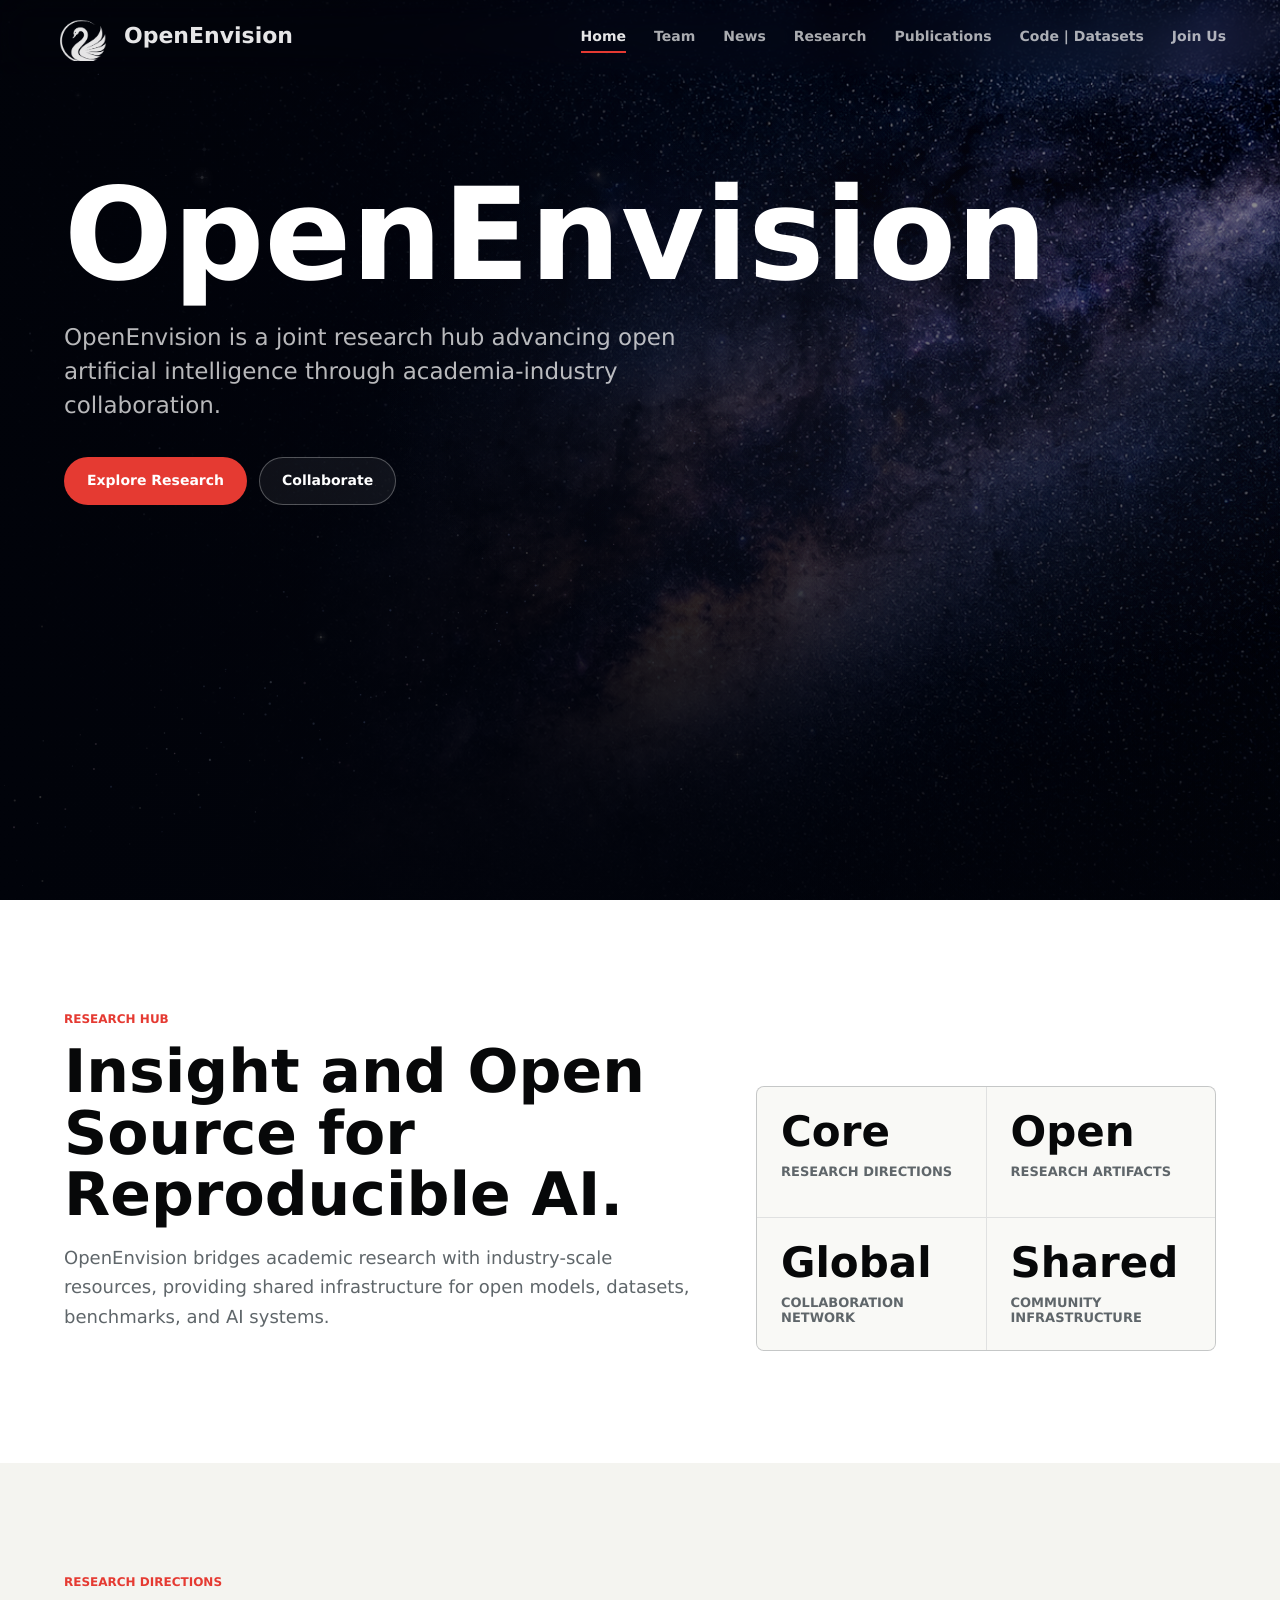
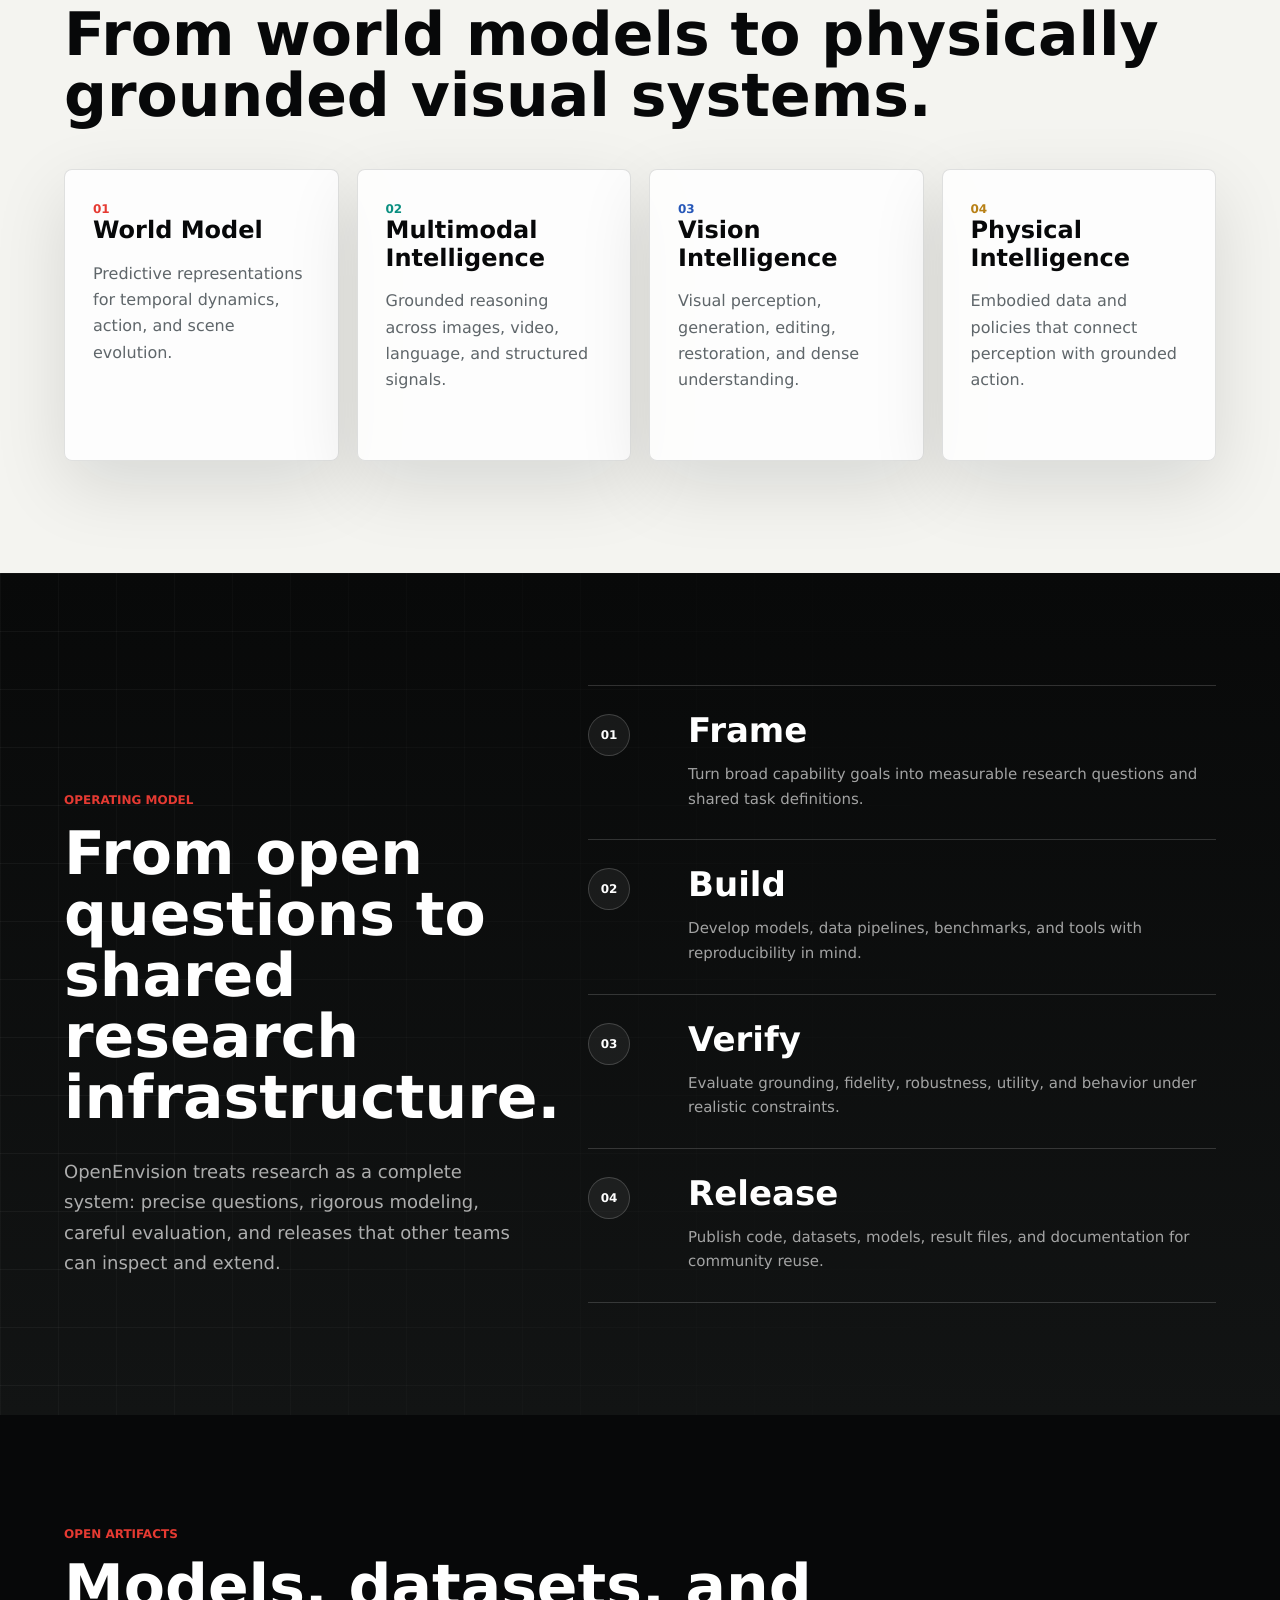
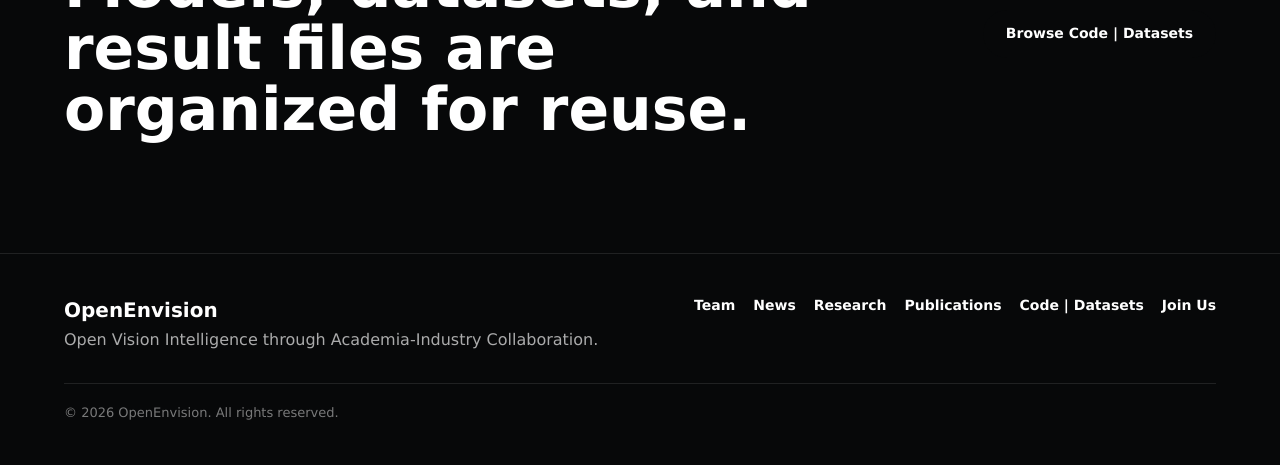
==== index.html @ 68e05416 "update" ====
<!DOCTYPE html>
<html lang="en">
  <head>
    <meta charset="utf-8" />
    <meta name="viewport" content="width=device-width, initial-scale=1" />
    <title>OpenEnvision</title>
    <meta
      name="description"
      content="OpenEnvision is a joint research hub advancing open artificial intelligence through academia-industry collaboration."
    />
    <meta name="theme-color" content="#080909" />
    <link rel="icon" href="assets/img/brand/openenvision_mark.png" />
    <link rel="stylesheet" href="assets/css/styles.css" />
  </head>
  <body class="home-page" data-page="home">
    <header class="site-header" data-header>
      <a class="brand" href="index.html" aria-label="OpenEnvision home">
        <img class="brand-logo" src="assets/img/brand/openenvision_mark.png" alt="OpenEnvision logo" />
        <span>OpenEnvision</span>
      </a>

      <button class="nav-toggle" type="button" aria-expanded="false" aria-label="Open navigation" data-nav-toggle>
        <span></span>
        <span></span>
      </button>

      <nav class="site-nav" aria-label="Primary navigation" data-nav>
        <a href="index.html" data-page-link="home">Home</a>
        <a href="team.html" data-page-link="team">Team</a>
        <a href="news.html" data-page-link="news">News</a>
        <a href="research.html" data-page-link="research">Research</a>
        <a href="publications.html" data-page-link="publications">Publications</a>
        <a href="code-datasets.html" data-page-link="code-datasets">Code | Datasets</a>
        <a href="join-us.html" data-page-link="join">Join Us</a>
      </nav>
    </header>

    <main>
      <section class="home-hero" aria-label="OpenEnvision introduction">
        <canvas id="starfield" aria-hidden="true"></canvas>
        <div class="hero-shade" aria-hidden="true"></div>

        <div class="hero-content">
          <h1>OpenEnvision</h1>
          <p class="hero-copy">
            OpenEnvision is a joint research hub advancing open artificial intelligence through
            academia-industry collaboration.
          </p>
          <div class="hero-actions" aria-label="Primary actions">
            <a class="button button-primary" href="research.html">Explore Research</a>
            <a class="button button-secondary" href="join-us.html">Collaborate</a>
          </div>
        </div>
      </section>

      <section class="section statement-section">
        <div class="statement">
          <p class="section-kicker">Research hub</p>
          <h2>Insight and Open Source for Reproducible AI.</h2>
          <p>
            OpenEnvision bridges academic research with industry-scale resources, providing shared
            infrastructure for open models, datasets, benchmarks, and AI systems.
          </p>
        </div>
        <div class="metric-strip" aria-label="OpenEnvision overview">
          <div>
            <strong>Core</strong>
            <span>research directions</span>
          </div>
          <div>
            <strong>Open</strong>
            <span>research artifacts</span>
          </div>
          <div>
            <strong>Global</strong>
            <span>collaboration network</span>
          </div>
          <div>
            <strong>Shared</strong>
            <span>community infrastructure</span>
          </div>
        </div>
      </section>

      <section class="section preview-section">
        <div class="section-head">
          <p class="section-kicker">Research directions</p>
          <h2>From world models to physically grounded visual systems.</h2>
        </div>

        <div class="preview-grid">
          <a class="preview-card" href="research.html#world-model">
            <span>01</span>
            <h3>World Model</h3>
            <p>Predictive representations for temporal dynamics, action, and scene evolution.</p>
          </a>
          <a class="preview-card" href="research.html#multimodal-intelligence">
            <span>02</span>
            <h3>Multimodal Intelligence</h3>
            <p>Grounded reasoning across images, video, language, and structured signals.</p>
          </a>
          <a class="preview-card" href="research.html#vision-intelligence">
            <span>03</span>
            <h3>Vision Intelligence</h3>
            <p>Visual perception, generation, editing, restoration, and dense understanding.</p>
          </a>
          <a class="preview-card" href="research.html#physical-intelligence">
            <span>04</span>
            <h3>Physical Intelligence</h3>
            <p>Embodied data and policies that connect perception with grounded action.</p>
          </a>
        </div>
      </section>

      <section class="section home-system-section" aria-labelledby="home-system-title">
        <div class="home-system-shell">
          <div class="home-system-copy">
            <p class="section-kicker">Operating model</p>
            <h2 id="home-system-title">From open questions to shared research infrastructure.</h2>
            <p>
              OpenEnvision treats research as a complete system: precise questions, rigorous
              modeling, careful evaluation, and releases that other teams can inspect and extend.
            </p>
          </div>

          <div class="home-system-flow" aria-label="OpenEnvision operating model">
            <article>
              <span>01</span>
              <div>
                <h3>Frame</h3>
                <p>Turn broad capability goals into measurable research questions and shared task definitions.</p>
              </div>
            </article>
            <article>
              <span>02</span>
              <div>
                <h3>Build</h3>
                <p>Develop models, data pipelines, benchmarks, and tools with reproducibility in mind.</p>
              </div>
            </article>
            <article>
              <span>03</span>
              <div>
                <h3>Verify</h3>
                <p>Evaluate grounding, fidelity, robustness, utility, and behavior under realistic constraints.</p>
              </div>
            </article>
            <article>
              <span>04</span>
              <div>
                <h3>Release</h3>
                <p>Publish code, datasets, models, result files, and documentation for community reuse.</p>
              </div>
            </article>
          </div>
        </div>
      </section>

      <section class="section resources-band">
        <div>
          <p class="section-kicker">Open artifacts</p>
          <h2>Models, datasets, and result files are organized for reuse.</h2>
        </div>
        <a class="button button-dark" href="code-datasets.html">Browse Code | Datasets</a>
      </section>
    </main>

    <footer class="site-footer">
      <div>
        <a class="footer-brand" href="index.html">OpenEnvision</a>
        <p>Open Vision Intelligence through Academia-Industry Collaboration.</p>
      </div>
      <div class="footer-links">
        <a href="team.html">Team</a>
        <a href="news.html">News</a>
        <a href="research.html">Research</a>
        <a href="publications.html">Publications</a>
        <a href="code-datasets.html">Code | Datasets</a>
        <a href="join-us.html">Join Us</a>
      </div>
      <p class="footer-copyright">© 2026 OpenEnvision. All rights reserved.</p>
    </footer>

    <script src="assets/js/main.js"></script>
  </body>
</html>
---- assets/css/styles.css ----
:root {
  --ink: #070809;
  --ink-soft: #151718;
  --paper: #f4f4f0;
  --sheet: #ffffff;
  --line: rgba(7, 8, 9, 0.12);
  --line-dark: rgba(255, 255, 255, 0.14);
  --muted: #5f666a;
  --red: #e53a32;
  --red-dark: #a92d2a;
  --green: #0a8f80;
  --blue: #2657b8;
  --gold: #b88116;
  --radius: 8px;
  --shadow: 0 24px 72px rgba(10, 14, 16, 0.12);
}

* {
  box-sizing: border-box;
}

html {
  scroll-behavior: smooth;
}

body {
  margin: 0;
  color: var(--ink);
  background: var(--paper);
  font-family:
    Inter, ui-sans-serif, system-ui, -apple-system, BlinkMacSystemFont, "Segoe UI", sans-serif;
  letter-spacing: 0;
  text-rendering: geometricPrecision;
}

body.nav-open {
  overflow: hidden;
}

a {
  color: inherit;
  text-decoration: none;
}

img,
canvas {
  display: block;
}

.site-header {
  position: fixed;
  inset: 0 0 auto;
  z-index: 30;
  display: flex;
  align-items: center;
  justify-content: space-between;
  height: 74px;
  padding: 0 54px;
  color: var(--ink);
  border-bottom: 1px solid rgba(7, 8, 9, 0.08);
  background: rgba(244, 244, 240, 0.92);
  backdrop-filter: blur(18px);
  transition:
    background 220ms ease,
    border-color 220ms ease,
    color 220ms ease,
    height 220ms ease;
}

.home-page .site-header:not(.is-scrolled):not(.nav-active) {
  color: rgba(255, 255, 255, 0.9);
  border-bottom-color: transparent;
  background: transparent;
}

.site-header.is-scrolled,
.site-header.nav-active {
  height: 66px;
}

.brand {
  display: inline-flex;
  align-items: center;
  gap: 12px;
  min-width: 0;
  font-size: 22px;
  font-weight: 860;
}

.brand-logo {
  width: 58px;
  height: 48px;
  object-fit: contain;
  border: 0;
  border-radius: 0;
  box-shadow: none;
}

.site-header.is-scrolled .brand-logo,
.site-header.nav-active .brand-logo {
  width: 54px;
  height: 44px;
}

.home-page .site-header:not(.is-scrolled):not(.nav-active) .brand-logo {
  filter: grayscale(1) invert(1) brightness(1.32);
  opacity: 0.9;
}

.site-nav {
  display: flex;
  align-items: center;
  gap: 28px;
  font-size: 14px;
  font-weight: 720;
}

.site-nav a {
  position: relative;
  padding: 10px 0;
  opacity: 0.74;
}

.site-nav a::after {
  position: absolute;
  right: 0;
  bottom: 2px;
  left: 0;
  height: 2px;
  content: "";
  background: var(--red);
  transform: scaleX(0);
  transform-origin: left;
  transition: transform 180ms ease;
}

.site-nav a:hover,
.site-nav a[aria-current="page"] {
  opacity: 1;
}

.site-nav a:hover::after,
.site-nav a[aria-current="page"]::after {
  transform: scaleX(1);
}

.nav-toggle {
  display: none;
  width: 42px;
  height: 42px;
  padding: 0;
  color: inherit;
  border: 1px solid currentColor;
  border-radius: 50%;
  background: transparent;
}

.nav-toggle span {
  display: block;
  width: 16px;
  height: 2px;
  margin: 4px auto;
  background: currentColor;
  transition: transform 180ms ease;
}

.nav-toggle[aria-expanded="true"] span:first-child {
  transform: translateY(3px) rotate(45deg);
}

.nav-toggle[aria-expanded="true"] span:last-child {
  transform: translateY(-3px) rotate(-45deg);
}

.home-hero {
  position: relative;
  min-height: 100svh;
  overflow: hidden;
  color: #fff;
  background: #03050d;
}

.home-hero::before {
  position: absolute;
  inset: -4%;
  content: "";
  background:
    linear-gradient(90deg, rgba(1, 3, 10, 0.7), rgba(1, 3, 10, 0.22) 52%, rgba(1, 3, 10, 0.2)),
    url("../img/backgrounds/milky-way-hero.png") center 48% / cover no-repeat;
  filter: saturate(1.04) contrast(1.08) brightness(0.72);
  transform: scale(1.04);
  transform-origin: 58% 48%;
  animation: real-sky-drift 38s ease-in-out infinite alternate;
}

#starfield {
  position: absolute;
  inset: 0;
  z-index: 2;
  width: 100%;
  height: 100%;
  opacity: 0.24;
  mix-blend-mode: screen;
  pointer-events: none;
}

.hero-shade {
  position: absolute;
  inset: 0;
  z-index: 1;
  pointer-events: none;
  background:
    radial-gradient(ellipse at 72% 44%, rgba(139, 151, 216, 0.08), transparent 42%),
    linear-gradient(90deg, rgba(1, 3, 10, 0.96), rgba(2, 4, 12, 0.62) 42%, rgba(2, 4, 12, 0.08) 78%),
    linear-gradient(0deg, rgba(1, 3, 10, 0.9), rgba(1, 3, 10, 0.32) 48%, transparent 76%);
}

@keyframes real-sky-drift {
  0% {
    transform: scale(1.04) translate3d(-1.8%, -0.6%, 0);
  }

  100% {
    transform: scale(1.1) translate3d(2.2%, 1.2%, 0);
  }
}

.hero-content {
  position: relative;
  z-index: 3;
  width: min(780px, calc(100% - 48px));
  padding: 180px 0 160px;
  margin-left: 64px;
}

.eyebrow,
.section-kicker,
.artifact-card span,
.preview-card span,
.join-card span,
.row-number {
  margin: 0 0 16px;
  color: var(--red);
  font-size: 12px;
  font-weight: 840;
  line-height: 1.2;
  text-transform: uppercase;
}

.home-hero h1 {
  margin: 0;
  font-size: 128px;
  line-height: 0.88;
  letter-spacing: 0;
}

.hero-copy {
  max-width: 690px;
  margin: 28px 0 0;
  color: rgba(255, 255, 255, 0.72);
  font-size: 23px;
  line-height: 1.48;
}

.hero-actions {
  display: flex;
  flex-wrap: wrap;
  gap: 12px;
  margin-top: 34px;
}

.button {
  display: inline-flex;
  align-items: center;
  justify-content: center;
  min-height: 48px;
  padding: 0 22px;
  border: 1px solid transparent;
  border-radius: 999px;
  font-size: 14px;
  font-weight: 840;
  transition:
    transform 180ms ease,
    background 180ms ease,
    border-color 180ms ease;
}

.button:hover {
  transform: translateY(-2px);
}

.button-primary {
  color: #fff;
  background: var(--red);
}

.button-secondary {
  color: #fff;
  border-color: rgba(255, 255, 255, 0.28);
  background: rgba(255, 255, 255, 0.06);
}

.button-dark {
  color: #fff;
  background: var(--ink);
}

.section {
  padding: 112px 64px;
}

.statement-section {
  display: grid;
  grid-template-columns: minmax(0, 1fr) minmax(340px, 460px);
  gap: 54px;
  align-items: end;
  background: var(--sheet);
}

.statement,
.section-head,
.publication-page,
.research-list {
  width: min(1160px, 100%);
  margin: 0 auto;
}

.statement h2,
.section h2,
.page-hero h1,
.resources-band h2,
.contact-section h2 {
  margin: 0;
  font-size: 60px;
  line-height: 1.02;
  letter-spacing: 0;
}

.statement p:last-child,
.section-note,
.publication-item p,
.artifact-card p,
.preview-card p,
.research-row p,
.large-panel p,
.method-list p,
.page-hero p,
.join-card p,
.contact-section p {
  color: var(--muted);
  line-height: 1.64;
}

.statement p:last-child {
  max-width: 700px;
  font-size: 18px;
}

.metric-strip {
  display: grid;
  grid-template-columns: repeat(2, minmax(0, 1fr));
  gap: 1px;
  overflow: hidden;
  border: 1px solid var(--line);
  border-radius: var(--radius);
  background: var(--line);
}

.metric-strip div {
  min-height: 130px;
  padding: 24px;
  background: #f9f9f6;
}

.metric-strip strong {
  display: block;
  font-size: 42px;
  line-height: 1;
}

.metric-strip span {
  display: block;
  margin-top: 12px;
  color: var(--muted);
  font-size: 13px;
  font-weight: 760;
  text-transform: uppercase;
}

.preview-section {
  background: var(--paper);
}

.section-head {
  margin-bottom: 42px;
}

.split-head {
  display: grid;
  grid-template-columns: minmax(0, 1fr) auto;
  align-items: end;
  gap: 32px;
}

.preview-grid,
.people-grid,
.artifact-grid,
.join-grid {
  display: grid;
  width: min(1160px, 100%);
  margin: 0 auto;
  gap: 18px;
}

.preview-grid {
  grid-template-columns: repeat(4, minmax(0, 1fr));
}

.preview-card,
.person-card,
.artifact-card,
.join-card,
.publication-item,
.large-panel,
.method-list div,
.empty-note {
  border: 1px solid var(--line);
  border-radius: var(--radius);
  background: rgba(255, 255, 255, 0.82);
  box-shadow: var(--shadow);
}

.preview-card {
  min-height: 292px;
  padding: 28px;
  transition:
    transform 180ms ease,
    border-color 180ms ease;
}

.preview-card:hover,
.artifact-card:hover {
  border-color: rgba(229, 58, 50, 0.34);
  transform: translateY(-4px);
}

.preview-card:nth-child(2) span {
  color: var(--green);
}

.preview-card:nth-child(3) span {
  color: var(--blue);
}

.preview-card:nth-child(4) span {
  color: var(--gold);
}

.preview-card h3,
.person-card h3,
.method-list h3 {
  margin: 0;
  font-size: 24px;
  line-height: 1.15;
}

.home-system-section {
  position: relative;
  overflow: hidden;
  color: #fff;
  background:
    linear-gradient(180deg, #080909 0%, #121414 100%),
    var(--ink);
}

.home-system-section::before {
  position: absolute;
  inset: 0;
  content: "";
  pointer-events: none;
  background-image:
    linear-gradient(rgba(255, 255, 255, 0.055) 1px, transparent 1px),
    linear-gradient(90deg, rgba(255, 255, 255, 0.04) 1px, transparent 1px);
  background-size: 58px 58px;
  mask-image: linear-gradient(90deg, rgba(0, 0, 0, 0.82), transparent 82%);
}

.home-system-shell {
  position: relative;
  z-index: 1;
  display: grid;
  width: min(1160px, 100%);
  grid-template-columns: minmax(0, 0.72fr) minmax(0, 1fr);
  gap: 72px;
  align-items: start;
  margin: 0 auto;
}

.home-system-copy {
  position: sticky;
  top: 108px;
}

.home-system-copy h2 {
  max-width: 640px;
  margin: 0;
}

.home-system-copy p:last-child {
  max-width: 560px;
  margin: 28px 0 0;
  color: rgba(255, 255, 255, 0.66);
  font-size: 18px;
  line-height: 1.7;
}

.home-system-flow {
  display: grid;
  gap: 0;
  border-top: 1px solid rgba(255, 255, 255, 0.16);
}

.home-system-flow article {
  display: grid;
  grid-template-columns: 72px minmax(0, 1fr);
  gap: 28px;
  min-height: 148px;
  align-items: start;
  padding: 28px 0;
  border-bottom: 1px solid rgba(255, 255, 255, 0.16);
}

.home-system-flow span {
  display: inline-flex;
  width: 42px;
  height: 42px;
  align-items: center;
  justify-content: center;
  color: #fff;
  font-size: 12px;
  font-weight: 900;
  border: 1px solid rgba(255, 255, 255, 0.18);
  border-radius: 50%;
  background: rgba(255, 255, 255, 0.06);
}

.home-system-flow h3 {
  margin: 0;
  font-size: 34px;
  line-height: 1;
}

.home-system-flow p {
  max-width: 620px;
  margin: 14px 0 0;
  color: rgba(255, 255, 255, 0.62);
  font-size: 15px;
  line-height: 1.64;
}

.publication-page {
  background: var(--sheet);
}

.text-link {
  color: var(--red-dark);
  font-size: 14px;
  font-weight: 840;
}

.publication-item {
  display: grid;
  grid-template-columns: 96px minmax(0, 1fr);
  gap: 30px;
  width: min(1160px, 100%);
  margin: 0 auto;
  padding: 38px;
}

.publication-item h2,
.artifact-card h2,
.join-card h2 {
  margin: 0;
  font-size: 30px;
  line-height: 1.16;
}

.resources-band,
.contact-section,
.panel-section {
  display: grid;
  grid-template-columns: minmax(0, 1fr) auto;
  gap: 36px;
  align-items: center;
  color: #fff;
  background: var(--ink);
}

.resources-band h2,
.contact-section h2,
.large-panel h2 {
  max-width: 820px;
}

.light-band {
  color: var(--ink);
  background: var(--paper);
}

.page-hero {
  padding: 160px 64px 92px;
  color: var(--ink);
  background:
    linear-gradient(180deg, rgba(255, 255, 255, 0.92), rgba(244, 244, 240, 0.98)),
    var(--paper);
}

.page-hero h1,
.page-hero p,
.page-hero .eyebrow {
  width: min(980px, 100%);
  margin-right: auto;
  margin-left: auto;
}

.page-hero h1 {
  font-size: 82px;
}

.page-hero p:last-child {
  max-width: 720px;
  margin-top: 24px;
  margin-left: calc((100% - min(980px, 100%)) / 2);
  font-size: 20px;
}

.research-hero,
.join-hero {
  color: #fff;
  background:
    linear-gradient(135deg, rgba(7, 8, 9, 0.98), rgba(19, 22, 23, 0.94)),
    var(--ink);
}

.research-hero p,
.join-hero p {
  color: rgba(255, 255, 255, 0.72);
}

.research-list {
  display: grid;
  gap: 0;
}

.research-row {
  display: grid;
  grid-template-columns: 86px minmax(280px, 0.85fr) minmax(280px, 0.75fr);
  gap: 32px;
  align-items: start;
  padding: 44px 0;
  border-top: 1px solid var(--line);
}

.research-row:last-child {
  border-bottom: 1px solid var(--line);
}

.research-row h2 {
  font-size: 42px;
}

.row-number {
  color: var(--muted);
}

.research-page-main {
  overflow: hidden;
  background:
    linear-gradient(180deg, #f9f9f5 0, var(--paper) 44%, #f7f7f2 100%),
    var(--paper);
}

.research-landing {
  position: relative;
  padding: 150px 64px 92px;
  overflow: hidden;
  color: #fff;
  background:
    radial-gradient(circle at 82% 18%, rgba(229, 58, 50, 0.13), transparent 26%),
    linear-gradient(135deg, #060708 0%, #111417 56%, #070809 100%);
}

.research-landing::before {
  position: absolute;
  inset: 0;
  content: "";
  pointer-events: none;
  background-image:
    linear-gradient(rgba(255, 255, 255, 0.04) 1px, transparent 1px),
    linear-gradient(90deg, rgba(255, 255, 255, 0.04) 1px, transparent 1px);
  background-size: 48px 48px;
  mask-image: linear-gradient(180deg, rgba(0, 0, 0, 0.72), transparent 84%);
}

.research-landing::after {
  position: absolute;
  right: -16vw;
  bottom: -22vw;
  width: 48vw;
  height: 48vw;
  min-width: 520px;
  min-height: 520px;
  content: "";
  border: 1px solid rgba(255, 255, 255, 0.07);
  border-radius: 50%;
  pointer-events: none;
}

.research-landing-inner,
.research-focus-head,
.research-focus-grid,
.research-method-panel {
  position: relative;
  z-index: 1;
  width: min(1240px, 100%);
  margin: 0 auto;
}

.research-landing-inner {
  display: grid;
  grid-template-columns: minmax(0, 0.96fr) minmax(360px, 0.52fr);
  gap: 64px;
  align-items: end;
}

.research-landing-copy h1 {
  max-width: 860px;
  margin: 0;
  font-size: 76px;
  line-height: 0.96;
  letter-spacing: 0;
}

.research-landing-copy p:last-of-type {
  max-width: 760px;
  margin: 26px 0 0;
  color: rgba(255, 255, 255, 0.7);
  font-size: 19px;
  line-height: 1.65;
}

.research-anchors {
  display: flex;
  flex-wrap: wrap;
  gap: 10px;
  margin-top: 34px;
}

.research-anchors a {
  display: inline-flex;
  min-height: 38px;
  align-items: center;
  padding: 0 14px;
  color: rgba(255, 255, 255, 0.76);
  font-size: 13px;
  font-weight: 820;
  border: 1px solid rgba(255, 255, 255, 0.15);
  border-radius: 999px;
  background: rgba(255, 255, 255, 0.055);
  transition:
    color 180ms ease,
    border-color 180ms ease,
    transform 180ms ease;
}

.research-anchors a:hover {
  color: #fff;
  border-color: rgba(229, 58, 50, 0.58);
  transform: translateY(-2px);
}

.research-visual {
  position: relative;
  min-height: 330px;
  padding: 24px;
  overflow: hidden;
  border: 1px solid rgba(255, 255, 255, 0.12);
  border-radius: var(--radius);
  background:
    linear-gradient(180deg, rgba(255, 255, 255, 0.08), rgba(255, 255, 255, 0.025)),
    rgba(255, 255, 255, 0.035);
  box-shadow: 0 28px 88px rgba(0, 0, 0, 0.24);
  backdrop-filter: blur(18px);
}

.research-visual::before {
  position: absolute;
  inset: 24px;
  content: "";
  border: 1px solid rgba(255, 255, 255, 0.08);
  border-radius: var(--radius);
  pointer-events: none;
}

.research-visual-head {
  position: relative;
  z-index: 2;
  display: flex;
  justify-content: space-between;
  gap: 18px;
  color: rgba(255, 255, 255, 0.56);
  font-size: 11px;
  font-weight: 820;
  text-transform: uppercase;
}

.research-system {
  position: absolute;
  inset: 74px 26px 28px;
}

.system-axis,
.system-ring {
  position: absolute;
  pointer-events: none;
}

.system-axis {
  background: rgba(255, 255, 255, 0.1);
}

.system-axis-x {
  top: 50%;
  right: 8%;
  left: 8%;
  height: 1px;
}

.system-axis-y {
  top: 8%;
  bottom: 8%;
  left: 50%;
  width: 1px;
}

.system-ring {
  inset: 9%;
  border: 1px solid rgba(255, 255, 255, 0.09);
  border-radius: 50%;
}

.system-ring-two {
  inset: 23%;
  border-color: rgba(229, 58, 50, 0.18);
}

.system-core,
.system-node {
  position: absolute;
  display: grid;
  place-items: center;
  text-align: center;
  border-radius: 50%;
}

.system-core {
  top: 50%;
  left: 50%;
  width: 104px;
  height: 104px;
  color: #fff;
  font-size: 16px;
  font-weight: 900;
  line-height: 1.05;
  background:
    radial-gradient(circle at 70% 24%, rgba(255, 255, 255, 0.16), transparent 30%),
    #e53a32;
  box-shadow: 0 18px 48px rgba(229, 58, 50, 0.18);
  transform: translate(-50%, -50%);
}

.system-node {
  width: 104px;
  height: 104px;
  padding: 12px;
  color: rgba(255, 255, 255, 0.78);
  font-size: 12px;
  font-weight: 820;
  line-height: 1.18;
  border: 1px solid rgba(255, 255, 255, 0.14);
  background: rgba(5, 8, 17, 0.56);
}

.system-node-world {
  top: -12px;
  left: 50%;
  transform: translateX(-50%);
}

.system-node-multi {
  top: 50%;
  right: 1%;
  transform: translateY(-50%);
}

.system-node-vision {
  bottom: -12px;
  left: 50%;
  transform: translateX(-50%);
}

.system-node-physical {
  top: 50%;
  left: 1%;
  transform: translateY(-50%);
}

.research-focus-section {
  padding: 112px 64px 28px;
}

.research-focus-head {
  display: grid;
  grid-template-columns: minmax(0, 0.82fr) minmax(320px, 0.48fr);
  gap: 52px;
  align-items: end;
  margin-bottom: 34px;
}

.research-focus-head h2,
.research-method-copy h2 {
  margin: 0;
  font-size: 58px;
  line-height: 1;
  letter-spacing: 0;
}

.research-focus-head p:last-child,
.research-method-copy p:last-child,
.research-loop-list p,
.focus-copy {
  color: var(--muted);
  line-height: 1.64;
}

.research-focus-head p:last-child {
  margin: 0;
  font-size: 17px;
}

.research-focus-grid {
  display: grid;
  grid-template-columns: repeat(2, minmax(0, 1fr));
  gap: 18px;
}

.research-focus-card {
  --focus-accent: var(--red);
  position: relative;
  display: grid;
  min-height: 474px;
  padding: 30px;
  overflow: hidden;
  align-content: space-between;
  scroll-margin-top: 92px;
  border: 1px solid var(--line);
  border-radius: var(--radius);
  background:
    linear-gradient(180deg, rgba(255, 255, 255, 0.96), rgba(250, 250, 246, 0.9)),
    #fff;
  box-shadow: var(--shadow);
}

.research-focus-card::before {
  position: absolute;
  top: 0;
  right: 0;
  left: 0;
  height: 3px;
  content: "";
  background: var(--focus-accent);
}

.research-focus-card::after {
  position: absolute;
  top: -110px;
  right: -110px;
  width: 260px;
  height: 260px;
  content: "";
  border-radius: 50%;
  background: color-mix(in srgb, var(--focus-accent) 12%, transparent);
  pointer-events: none;
}

.focus-world {
  --focus-accent: var(--red);
}

.focus-multimodal {
  --focus-accent: var(--green);
}

.focus-vision {
  --focus-accent: var(--blue);
}

.focus-physical {
  --focus-accent: var(--gold);
}

.focus-card-top {
  position: relative;
  z-index: 1;
  display: flex;
  align-items: flex-start;
  justify-content: space-between;
  gap: 20px;
}

.focus-index {
  color: var(--muted);
  font-size: 13px;
  font-weight: 900;
}

.focus-icon {
  display: grid;
  width: 66px;
  height: 66px;
  place-items: center;
  color: var(--focus-accent);
  border: 1px solid color-mix(in srgb, var(--focus-accent) 24%, transparent);
  border-radius: 50%;
  background: color-mix(in srgb, var(--focus-accent) 7%, #ffffff);
}

.focus-icon svg {
  width: 36px;
  height: 36px;
  fill: none;
  stroke: currentColor;
  stroke-linecap: round;
  stroke-linejoin: round;
  stroke-width: 2.15;
}

.focus-label {
  margin: 74px 0 12px;
  color: var(--focus-accent);
  font-size: 12px;
  font-weight: 860;
  text-transform: uppercase;
}

.research-focus-card h3 {
  margin: 0;
  font-size: 43px;
  line-height: 0.98;
  letter-spacing: 0;
}

.focus-copy {
  margin: 22px 0 0;
  font-size: 16px;
}

.focus-points {
  position: relative;
  z-index: 1;
  display: grid;
  grid-template-columns: repeat(2, minmax(0, 1fr));
  gap: 8px;
  padding: 0;
  margin: 30px 0 0;
  list-style: none;
}

.focus-points li {
  min-height: 38px;
  padding: 10px 11px;
  color: rgba(7, 8, 9, 0.72);
  font-size: 12px;
  font-weight: 780;
  line-height: 1.25;
  border: 1px solid var(--line);
  border-radius: 999px;
  background: rgba(255, 255, 255, 0.6);
}

.research-method-section {
  padding: 18px 64px 112px;
}

.research-method-panel {
  display: grid;
  grid-template-columns: minmax(0, 0.78fr) minmax(0, 1fr);
  gap: 1px;
  overflow: hidden;
  border: 1px solid var(--line);
  border-radius: var(--radius);
  background: var(--line);
  box-shadow: var(--shadow);
}

.research-method-copy {
  padding: 44px;
  background: #fff;
}

.research-method-copy p:last-child {
  max-width: 620px;
  margin: 22px 0 0;
  font-size: 17px;
}

.research-loop-list {
  display: grid;
  grid-template-columns: repeat(2, minmax(0, 1fr));
  gap: 1px;
  background: var(--line);
}

.research-loop-list div {
  min-height: 210px;
  padding: 32px;
  background:
    linear-gradient(180deg, rgba(255, 255, 255, 0.94), rgba(247, 247, 242, 0.92)),
    #fafaf7;
}

.research-loop-list span {
  color: var(--red-dark);
  font-size: 12px;
  font-weight: 900;
}

.research-loop-list h3 {
  margin: 46px 0 12px;
  font-size: 26px;
  line-height: 1.1;
}

.research-loop-list p {
  margin: 0;
  font-size: 14px;
}

.sr-only {
  position: absolute;
  width: 1px;
  height: 1px;
  padding: 0;
  margin: -1px;
  overflow: hidden;
  clip: rect(0, 0, 0, 0);
  white-space: nowrap;
  border: 0;
}

.team-main {
  min-height: 100svh;
  background:
    radial-gradient(circle at 86% 18%, rgba(229, 58, 50, 0.08), transparent 24%),
    linear-gradient(180deg, #fbfbf7, var(--paper));
}

.network-section {
  position: relative;
  padding: 132px 64px 96px;
  overflow: hidden;
  color: #fff;
  background:
    radial-gradient(circle at 76% 16%, rgba(45, 63, 99, 0.34), transparent 24%),
    radial-gradient(circle at 18% 28%, rgba(229, 58, 50, 0.13), transparent 22%),
    linear-gradient(135deg, #06080d, #111722 54%, #07090e);
}

.network-section::before {
  position: absolute;
  inset: 0;
  content: "";
  pointer-events: none;
  background-image:
    linear-gradient(rgba(255, 255, 255, 0.035) 1px, transparent 1px),
    linear-gradient(90deg, rgba(255, 255, 255, 0.035) 1px, transparent 1px);
  background-size: 46px 46px;
  mask-image: linear-gradient(180deg, rgba(0, 0, 0, 0.7), transparent 78%);
}

.network-head,
.network-shell,
.partner-strip {
  position: relative;
  z-index: 1;
  width: min(1240px, 100%);
  margin: 0 auto;
}

.network-head {
  display: grid;
  grid-template-columns: minmax(0, 0.85fr) minmax(320px, 0.55fr);
  gap: 48px;
  align-items: end;
  margin-bottom: 34px;
}

.network-head h1 {
  max-width: 780px;
  margin: 0;
  font-size: 76px;
  line-height: 0.95;
  letter-spacing: 0;
}

.network-head p:last-child {
  margin: 0;
  color: rgba(255, 255, 255, 0.68);
  font-size: 17px;
  line-height: 1.65;
}

.network-shell {
  display: grid;
  grid-template-columns: minmax(0, 1fr) 334px;
  gap: 18px;
  align-items: stretch;
}

.network-detail,
.partner-strip div {
  border: 1px solid rgba(255, 255, 255, 0.12);
  border-radius: var(--radius);
  background: rgba(255, 255, 255, 0.055);
  box-shadow: 0 28px 88px rgba(0, 0, 0, 0.24);
  backdrop-filter: blur(18px);
}

.map-card {
  position: relative;
  min-height: 510px;
  overflow: hidden;
  border-radius: var(--radius);
  box-shadow: 0 28px 88px rgba(0, 0, 0, 0.24);
}

.collab-map {
  position: absolute;
  inset: 0;
  z-index: 0;
  width: 100%;
  height: 100%;
  background: #050811;
}

.collab-map .leaflet-tile {
  filter: brightness(1.12) contrast(1.1) saturate(0.94);
}

.map-toolbar {
  position: absolute;
  top: 18px;
  right: 18px;
  left: 18px;
  z-index: 4;
  display: flex;
  flex-wrap: wrap;
  gap: 8px;
}

.map-toolbar button {
  min-height: 34px;
  padding: 0 12px;
  color: rgba(255, 255, 255, 0.76);
  font: inherit;
  font-size: 12px;
  font-weight: 820;
  border: 1px solid rgba(255, 255, 255, 0.16);
  border-radius: 999px;
  background: rgba(5, 8, 17, 0.66);
  backdrop-filter: blur(14px);
  cursor: pointer;
}

.map-toolbar button:hover,
.map-toolbar button.is-active {
  color: #fff;
  border-color: rgba(229, 58, 50, 0.62);
  background: rgba(229, 58, 50, 0.22);
}

.leaflet-container {
  font: inherit;
  background: #050811;
}

.leaflet-control-attribution {
  color: rgba(255, 255, 255, 0.56);
  background: rgba(5, 8, 17, 0.68) !important;
}

.leaflet-control-attribution a {
  color: rgba(255, 255, 255, 0.78);
}

.leaflet-bar {
  overflow: hidden;
  border: 1px solid rgba(255, 255, 255, 0.16) !important;
  border-radius: var(--radius);
}

.leaflet-bar a {
  color: #fff;
  border-bottom-color: rgba(255, 255, 255, 0.14) !important;
  background: rgba(5, 8, 17, 0.78);
}

.leaflet-bar a:hover {
  color: #fff;
  background: rgba(229, 58, 50, 0.32);
}

.country-highlight {
  mix-blend-mode: screen;
  transition:
    fill-opacity 180ms ease,
    opacity 180ms ease;
}

.map-fallback {
  display: grid;
  place-items: center;
  padding: 24px;
  color: rgba(255, 255, 255, 0.72);
  text-align: center;
}

.network-detail {
  display: flex;
  min-height: 510px;
  padding: 30px;
  flex-direction: column;
  justify-content: space-between;
}

.detail-label {
  margin: 0;
  color: rgba(255, 255, 255, 0.48);
  font-size: 12px;
  font-weight: 860;
  text-transform: uppercase;
}

.network-detail h2 {
  margin: 18px 0 0;
  font-size: 36px;
  line-height: 1;
  letter-spacing: 0;
}

.network-detail p {
  color: rgba(255, 255, 255, 0.7);
  line-height: 1.58;
}

.network-counts {
  display: grid;
  gap: 1px;
  overflow: hidden;
  border: 1px solid rgba(255, 255, 255, 0.1);
  border-radius: var(--radius);
  background: rgba(255, 255, 255, 0.1);
}

.network-counts span {
  display: flex;
  align-items: baseline;
  justify-content: space-between;
  gap: 14px;
  padding: 15px 16px;
  color: rgba(255, 255, 255, 0.68);
  font-size: 13px;
  font-weight: 760;
  background: rgba(5, 8, 17, 0.52);
}

.network-counts strong {
  color: #fff;
  font-size: 24px;
}

.partner-strip {
  display: grid;
  grid-template-columns: repeat(5, minmax(0, 1fr));
  gap: 12px;
  margin-top: 18px;
}

.partner-strip div {
  min-height: 124px;
  padding: 20px;
}

.partner-strip span {
  display: block;
  color: rgba(255, 255, 255, 0.92);
  font-size: 13px;
  font-weight: 860;
  text-transform: uppercase;
}

.partner-strip p {
  margin: 14px 0 0;
  color: rgba(255, 255, 255, 0.58);
  font-size: 14px;
  line-height: 1.55;
}

.partner-logo-wall {
  position: relative;
  z-index: 1;
  display: grid;
  grid-template-columns: repeat(auto-fit, minmax(168px, 1fr));
  gap: 10px;
  width: min(1240px, 100%);
  margin: 14px auto 0;
}

.partner-logo-card {
  --logo-accent: rgba(229, 58, 50, 0.78);
  position: relative;
  display: grid;
  min-height: 112px;
  overflow: hidden;
  place-items: center;
  padding: 20px 18px;
  border: 1px solid rgba(16, 23, 40, 0.1);
  border-radius: 8px;
  background:
    linear-gradient(145deg, rgba(255, 255, 255, 0.98), rgba(241, 245, 249, 0.92)),
    rgba(255, 255, 255, 0.94);
  box-shadow:
    inset 0 1px 0 rgba(255, 255, 255, 0.92),
    0 14px 32px rgba(0, 0, 0, 0.16);
}

.partner-logo-card::before {
  position: absolute;
  inset: 0 auto 0 0;
  width: 3px;
  content: "";
  background: var(--logo-accent);
}

.partner-logo-card::after {
  position: absolute;
  inset: auto 14px 12px;
  height: 1px;
  content: "";
  background: linear-gradient(90deg, transparent, var(--logo-accent), transparent);
  opacity: 0.42;
}

.partner-logo-img {
  position: relative;
  z-index: 1;
  display: block;
  width: auto;
  height: auto;
  max-width: 100%;
  max-height: 58px;
  object-fit: contain;
}

.partner-logo-card.is-wide .partner-logo-img {
  max-width: min(100%, 194px);
  max-height: 58px;
}

.partner-logo-card.is-seal .partner-logo-img {
  max-width: min(88%, 148px);
  max-height: 74px;
}

.partner-logo-card.is-tall .partner-logo-img {
  max-width: min(78%, 108px);
  max-height: 72px;
}

.partner-logo-card.is-dark {
  border-color: rgba(255, 255, 255, 0.14);
  background:
    linear-gradient(145deg, rgba(25, 31, 48, 0.98), rgba(4, 9, 22, 0.94)),
    rgba(7, 13, 27, 0.96);
  box-shadow:
    inset 0 1px 0 rgba(255, 255, 255, 0.1),
    0 14px 32px rgba(0, 0, 0, 0.24);
}

.partner-logo-card.is-dark .partner-logo-img {
  max-width: min(100%, 208px);
  max-height: 64px;
}

.partner-logo-card[data-region="hong-kong"] {
  --logo-accent: rgba(229, 58, 50, 0.86);
}

.partner-logo-card[data-region="mainland-china"] {
  --logo-accent: rgba(184, 129, 22, 0.86);
}

.partner-logo-card[data-region="united-states"] {
  --logo-accent: rgba(38, 87, 184, 0.88);
}

.partner-logo-card[data-region="united-kingdom"] {
  --logo-accent: rgba(136, 112, 214, 0.9);
}

.partner-logo-card[data-region="singapore"] {
  --logo-accent: rgba(10, 143, 128, 0.86);
}

.team-showcase {
  width: min(1240px, 100%);
  padding: 138px 64px 116px;
  margin: 0 auto;
}

.team-title-block {
  display: grid;
  grid-template-columns: minmax(0, 1fr) auto;
  gap: 32px;
  align-items: end;
  padding-bottom: 32px;
  margin-bottom: 22px;
  border-bottom: 1px solid var(--line);
}

.team-title-block h1 {
  margin: 0;
  font-size: 154px;
  line-height: 0.82;
  letter-spacing: 0;
}

.team-title-block .eyebrow {
  align-self: end;
  margin-bottom: 10px;
}

.team-roster {
  display: grid;
  grid-template-columns: repeat(4, minmax(0, 1fr));
  grid-auto-rows: minmax(348px, auto);
  gap: 18px;
}

.team-member {
  position: relative;
  display: flex;
  min-height: 330px;
  padding: 26px;
  overflow: hidden;
  flex-direction: column;
  justify-content: space-between;
  border: 1px solid var(--line);
  border-radius: var(--radius);
  background:
    linear-gradient(180deg, rgba(255, 255, 255, 0.96), rgba(248, 248, 244, 0.9)),
    #fff;
  box-shadow: var(--shadow);
}

.team-member::before {
  position: absolute;
  inset: auto 26px 116px 26px;
  height: 1px;
  content: "";
  background: rgba(7, 8, 9, 0.1);
}

.team-member-featured {
  min-height: 348px;
  color: #fff;
  background:
    radial-gradient(circle at 78% 22%, rgba(229, 58, 50, 0.24), transparent 28%),
    linear-gradient(135deg, #08090a, #171819 58%, #090a0b);
}

.team-member-featured::before {
  background: rgba(255, 255, 255, 0.16);
}

.member-index {
  color: var(--muted);
  font-size: 12px;
  font-weight: 860;
}

.team-member-featured .member-index {
  color: rgba(255, 255, 255, 0.62);
}

.member-portrait {
  position: absolute;
  top: 54px;
  right: 24px;
  color: rgba(7, 8, 9, 0.045);
  font-size: 132px;
  font-weight: 920;
  line-height: 0.8;
  letter-spacing: 0;
  pointer-events: none;
}

.team-member-featured .member-portrait {
  top: 54px;
  right: 22px;
  color: rgba(255, 255, 255, 0.09);
  font-size: 150px;
}

.member-copy {
  position: relative;
  z-index: 1;
}

.member-copy p {
  margin: 0 0 12px;
  color: var(--muted);
  font-size: 12px;
  font-weight: 820;
  text-transform: uppercase;
}

.team-member-featured .member-copy p {
  color: rgba(255, 255, 255, 0.62);
}

.member-copy h2 {
  max-width: 460px;
  margin: 0;
  font-size: 40px;
  line-height: 0.96;
  letter-spacing: 0;
}

.team-member-featured .member-copy h2 {
  font-size: 40px;
}

.member-tags {
  display: flex;
  flex-wrap: wrap;
  gap: 8px;
  margin-top: 24px;
}

.member-tags span {
  padding: 8px 11px;
  color: var(--ink);
  font-size: 12px;
  font-weight: 800;
  border: 1px solid rgba(7, 8, 9, 0.12);
  border-radius: 999px;
  background: rgba(255, 255, 255, 0.66);
}

.team-member-featured .member-tags span {
  color: #fff;
  border-color: rgba(255, 255, 255, 0.18);
  background: rgba(255, 255, 255, 0.08);
}

.people-grid {
  grid-template-columns: repeat(4, minmax(0, 1fr));
}

.person-card {
  min-height: 248px;
  padding: 28px;
}

.avatar {
  display: grid;
  width: 62px;
  height: 62px;
  margin-bottom: 42px;
  place-items: center;
  color: #fff;
  font-weight: 900;
  border-radius: 50%;
  background: var(--red-dark);
}

.avatar-green {
  background: var(--green);
}

.avatar-blue {
  background: var(--blue);
}

.avatar-gold {
  background: var(--gold);
}

.panel-section {
  align-items: stretch;
}

.large-panel {
  padding: 42px;
  color: var(--ink);
}

.method-list {
  display: grid;
  gap: 14px;
  color: var(--ink);
}

.method-list div {
  padding: 24px;
}

.publication-page {
  display: grid;
  gap: 22px;
}

.empty-note {
  padding: 38px;
}

.empty-note h2 {
  font-size: 38px;
}

.publications-main {
  overflow: hidden;
  background:
    linear-gradient(180deg, #f7f7f2 0, var(--paper) 56%, #fbfbf7 100%),
    var(--paper);
}

.publications-hero {
  position: relative;
  padding: 150px 64px 96px;
  overflow: hidden;
  color: #fff;
  background:
    radial-gradient(circle at 80% 20%, rgba(229, 58, 50, 0.13), transparent 26%),
    linear-gradient(135deg, #060708 0%, #111417 56%, #070809 100%),
    var(--ink);
}

.publications-hero::before {
  position: absolute;
  inset: 0;
  content: "";
  pointer-events: none;
  background-image:
    linear-gradient(rgba(255, 255, 255, 0.045) 1px, transparent 1px),
    linear-gradient(90deg, rgba(255, 255, 255, 0.035) 1px, transparent 1px);
  background-size: 56px 56px;
  mask-image: linear-gradient(180deg, rgba(0, 0, 0, 0.72), transparent 84%);
}

.publications-hero::after {
  position: absolute;
  right: -18vw;
  bottom: -24vw;
  width: 48vw;
  height: 48vw;
  min-width: 520px;
  min-height: 520px;
  content: "";
  border: 1px solid rgba(255, 255, 255, 0.07);
  border-radius: 50%;
  pointer-events: none;
}

.publications-hero-inner,
.publication-section-head,
.publication-featured-card,
.publication-index {
  position: relative;
  z-index: 1;
  width: min(1240px, 100%);
  margin: 0 auto;
}

.publications-hero-inner {
  display: grid;
  grid-template-columns: minmax(0, 0.96fr) minmax(360px, 0.52fr);
  gap: 64px;
  align-items: end;
}

.publications-hero-copy h1 {
  max-width: 860px;
  margin: 0;
  font-size: 80px;
  line-height: 0.96;
  letter-spacing: 0;
}

.publications-hero-copy p:last-of-type {
  max-width: 680px;
  margin: 26px 0 0;
  color: rgba(255, 255, 255, 0.7);
  font-size: 19px;
  line-height: 1.65;
}

.publication-anchors {
  display: flex;
  flex-wrap: wrap;
  gap: 10px;
  margin-top: 34px;
}

.publication-anchors a {
  display: inline-flex;
  min-height: 38px;
  align-items: center;
  padding: 0 14px;
  color: rgba(255, 255, 255, 0.76);
  font-size: 13px;
  font-weight: 820;
  border: 1px solid rgba(255, 255, 255, 0.15);
  border-radius: 999px;
  background: rgba(255, 255, 255, 0.055);
  transition:
    color 180ms ease,
    border-color 180ms ease,
    transform 180ms ease;
}

.publication-anchors a:hover {
  color: #fff;
  border-color: rgba(229, 58, 50, 0.58);
  transform: translateY(-2px);
}

.publication-record-panel {
  position: relative;
  display: grid;
  align-content: space-between;
  gap: 28px;
  min-height: 330px;
  padding: 24px;
  overflow: hidden;
  color: #fff;
  border: 1px solid rgba(255, 255, 255, 0.12);
  border-radius: var(--radius);
  background:
    linear-gradient(180deg, rgba(255, 255, 255, 0.075), rgba(255, 255, 255, 0.028)),
    rgba(255, 255, 255, 0.045);
  box-shadow: 0 28px 88px rgba(0, 0, 0, 0.24);
  backdrop-filter: blur(18px);
}

.publication-record-panel::before {
  position: absolute;
  inset: 0;
  z-index: 0;
  content: "";
  pointer-events: none;
  background:
    linear-gradient(120deg, rgba(255, 255, 255, 0.13), transparent 34%),
    radial-gradient(circle at 78% 22%, rgba(229, 58, 50, 0.16), transparent 32%);
}

.publication-record-top {
  position: relative;
  z-index: 1;
  display: flex;
  align-items: center;
  justify-content: space-between;
  gap: 18px;
  padding-bottom: 18px;
  color: rgba(255, 255, 255, 0.56);
  font-size: 11px;
  font-weight: 860;
  text-transform: uppercase;
  border-bottom: 1px solid rgba(255, 255, 255, 0.12);
}

.publication-record-top strong {
  color: #fff;
  font-size: 13px;
}

.publication-record-list {
  position: relative;
  z-index: 1;
  display: grid;
  gap: 1px;
  overflow: hidden;
  border: 1px solid rgba(255, 255, 255, 0.11);
  border-radius: var(--radius);
  background: rgba(255, 255, 255, 0.1);
}

.publication-record-list div {
  display: grid;
  grid-template-columns: 112px minmax(0, 1fr);
  gap: 18px;
  align-items: center;
  min-height: 74px;
  padding: 16px 18px;
  background: rgba(255, 255, 255, 0.045);
}

.publication-record-list span {
  color: rgba(255, 255, 255, 0.48);
  font-size: 12px;
  font-weight: 860;
  text-transform: uppercase;
}

.publication-record-list strong {
  color: rgba(255, 255, 255, 0.9);
  font-size: 16px;
  line-height: 1.16;
}

.publication-feature-section,
.publication-index-section {
  padding: 104px 64px 0;
}

.publication-index-section {
  padding-bottom: 112px;
}

.publication-section-head {
  display: grid;
  grid-template-columns: minmax(0, 0.74fr) minmax(300px, 0.42fr);
  gap: 48px;
  align-items: end;
  margin-bottom: 28px;
}

.publication-section-head h2 {
  margin: 0;
  font-size: 56px;
  line-height: 1;
  letter-spacing: 0;
  scroll-margin-top: 126px;
}

.publication-section-head > p {
  margin: 0;
  color: var(--muted);
  font-size: 16px;
  line-height: 1.64;
}

.compact-head {
  grid-template-columns: 1fr;
}

.publication-featured-card {
  display: grid;
  grid-template-columns: 220px minmax(0, 1fr);
  min-height: 430px;
  overflow: hidden;
  border: 1px solid var(--line);
  border-radius: var(--radius);
  background:
    linear-gradient(180deg, rgba(255, 255, 255, 0.96), rgba(250, 250, 246, 0.88)),
    #fff;
  box-shadow: var(--shadow);
}

.publication-template-card {
  min-height: 360px;
}

.publication-template-card .publication-tags span,
.publication-index-template .index-main p,
.publication-index-template .index-year {
  color: rgba(7, 8, 9, 0.48);
}

.publication-template-block {
  background:
    radial-gradient(circle at 74% 16%, rgba(255, 255, 255, 0.16), transparent 30%),
    linear-gradient(145deg, #111415, #242829 64%, #5f6465 145%);
}

.publication-template-copy h3,
.publication-index-template h3 {
  color: rgba(7, 8, 9, 0.72);
}

.publication-template-copy > p,
.publication-index-template .index-main span {
  color: rgba(7, 8, 9, 0.58);
}

.publication-year-block {
  display: grid;
  min-width: 0;
  min-height: 100%;
  align-content: space-between;
  gap: 34px;
  padding: 34px;
  color: #fff;
  background:
    radial-gradient(circle at 74% 16%, rgba(255, 255, 255, 0.14), transparent 30%),
    linear-gradient(145deg, #090a0b, #171819 56%, #a92d2a 145%);
}

.year-block-meta {
  display: grid;
  width: 100%;
  min-width: 0;
}

.year-block-meta > span {
  font-size: 44px;
  font-weight: 920;
  line-height: 0.95;
}

.year-block-meta > strong {
  align-self: end;
  color: rgba(255, 255, 255, 0.68);
  font-size: 12px;
  font-weight: 880;
  text-transform: uppercase;
}

.year-block-meta > em {
  margin-top: 8px;
  color: rgba(255, 255, 255, 0.92);
  font-size: 17px;
  font-style: normal;
  font-weight: 820;
}

.publication-mini-figure {
  display: grid;
  width: 100%;
  min-width: 0;
  gap: 12px;
  padding: 18px;
  border: 1px solid rgba(255, 255, 255, 0.12);
  border-radius: var(--radius);
  background: rgba(255, 255, 255, 0.065);
}

.mini-figure-head,
.mini-node-row {
  display: flex;
  align-items: center;
  justify-content: space-between;
  gap: 10px;
}

.mini-figure-head span {
  color: rgba(255, 255, 255, 0.6);
  font-size: 10px;
  font-weight: 860;
  text-transform: uppercase;
}

.mini-bar {
  display: block;
  height: 9px;
  border-radius: 999px;
  background: rgba(255, 255, 255, 0.28);
}

.mini-bar-one {
  width: 76%;
}

.mini-bar-two {
  width: 58%;
  background: rgba(229, 58, 50, 0.56);
}

.mini-bar-three {
  width: 88%;
}

.mini-node-row {
  margin-top: 10px;
  justify-content: flex-start;
}

.mini-node-row b {
  width: 22px;
  height: 22px;
  border: 1px solid rgba(255, 255, 255, 0.2);
  border-radius: 50%;
  background: rgba(255, 255, 255, 0.08);
}

.publication-feature-copy {
  min-width: 0;
  padding: 42px;
}

.publication-tags {
  display: flex;
  flex-wrap: wrap;
  gap: 8px;
  margin-bottom: 24px;
}

.publication-tags span {
  display: inline-flex;
  min-height: 32px;
  align-items: center;
  padding: 0 11px;
  color: rgba(7, 8, 9, 0.72);
  font-size: 12px;
  font-weight: 820;
  border: 1px solid var(--line);
  border-radius: 999px;
  background: rgba(255, 255, 255, 0.68);
}

.publication-feature-copy h3 {
  max-width: 860px;
  margin: 0;
  font-size: 42px;
  line-height: 1.04;
  letter-spacing: 0;
}

.publication-feature-copy p {
  max-width: 850px;
  color: var(--muted);
  line-height: 1.66;
}

.publication-authors {
  margin-top: 18px;
  font-size: 15px;
  font-weight: 760;
}

.publication-insight-panel {
  display: grid;
  grid-template-columns: repeat(2, minmax(0, 1fr));
  min-width: 0;
  gap: 1px;
  overflow: hidden;
  margin-top: 26px;
  border: 1px solid var(--line);
  border-radius: var(--radius);
  background: var(--line);
}

.publication-insight-panel div {
  min-height: 132px;
  padding: 20px;
  background:
    linear-gradient(180deg, rgba(255, 255, 255, 0.9), rgba(248, 248, 244, 0.72)),
    #fff;
}

.publication-insight-panel span {
  display: block;
  color: var(--red-dark);
  font-size: 11px;
  font-weight: 900;
  text-transform: uppercase;
}

.publication-insight-panel p {
  margin: 18px 0 0;
  font-size: 14px;
  line-height: 1.56;
}

.publication-facts {
  display: grid;
  grid-template-columns: repeat(3, minmax(0, 1fr));
  gap: 1px;
  overflow: hidden;
  margin-top: 28px;
  border: 1px solid var(--line);
  border-radius: var(--radius);
  background: var(--line);
}

.publication-facts div {
  min-height: 96px;
  padding: 18px;
  background: rgba(255, 255, 255, 0.72);
}

.publication-facts span {
  display: block;
  color: var(--red-dark);
  font-size: 11px;
  font-weight: 900;
  text-transform: uppercase;
}

.publication-facts strong {
  display: block;
  margin-top: 20px;
  color: rgba(7, 8, 9, 0.84);
  font-size: 14px;
  line-height: 1.32;
}

.publication-actions,
.index-links {
  display: flex;
  flex-wrap: wrap;
  gap: 10px;
}

.publication-actions {
  margin-top: 28px;
}

.publication-actions a,
.index-links a {
  display: inline-flex;
  min-height: 40px;
  align-items: center;
  justify-content: center;
  padding: 0 15px;
  color: var(--ink);
  font-size: 13px;
  font-weight: 860;
  border: 1px solid var(--line);
  border-radius: 999px;
  background: #fafaf7;
  transition:
    border-color 180ms ease,
    transform 180ms ease;
}

.publication-actions a:first-child,
.index-links a:first-child {
  color: #fff;
  border-color: var(--ink);
  background: var(--ink);
}

.publication-actions a:hover,
.index-links a:hover {
  border-color: rgba(229, 58, 50, 0.4);
  transform: translateY(-2px);
}

.publication-bibtex {
  min-width: 0;
  margin-top: 18px;
  overflow: hidden;
  border: 1px solid var(--line);
  border-radius: var(--radius);
  background: rgba(255, 255, 255, 0.72);
}

.publication-bibtex summary {
  display: flex;
  min-height: 48px;
  align-items: center;
  justify-content: space-between;
  gap: 18px;
  padding: 0 16px;
  cursor: pointer;
  list-style: none;
}

.publication-bibtex summary::-webkit-details-marker {
  display: none;
}

.publication-bibtex summary span {
  color: var(--ink);
  font-size: 13px;
  font-weight: 880;
}

.publication-bibtex summary strong {
  color: var(--muted);
  font-size: 12px;
  font-weight: 820;
}

.publication-bibtex pre {
  max-width: 100%;
  overflow-x: auto;
  padding: 18px;
  margin: 0;
  color: rgba(7, 8, 9, 0.74);
  font:
    12px/1.6 ui-monospace, SFMono-Regular, Menlo, Monaco, Consolas, "Liberation Mono",
    "Courier New", monospace;
  border-top: 1px solid var(--line);
  background: rgba(250, 250, 247, 0.92);
}

.publication-index {
  display: grid;
  gap: 14px;
}

.publication-index-row,
.publication-next {
  border: 1px solid var(--line);
  border-radius: var(--radius);
  background: rgba(255, 255, 255, 0.82);
  box-shadow: var(--shadow);
}

.publication-index-row {
  display: grid;
  grid-template-columns: 96px minmax(0, 1fr) auto;
  gap: 28px;
  align-items: center;
  padding: 28px;
}

.index-year {
  color: var(--red-dark);
  font-size: 26px;
  font-weight: 920;
}

.index-main p {
  margin: 0 0 8px;
  color: var(--red-dark);
  font-size: 12px;
  font-weight: 860;
  text-transform: uppercase;
}

.index-main h3 {
  margin: 0;
  font-size: 28px;
  line-height: 1.12;
}

.index-main span {
  display: block;
  margin-top: 8px;
  color: var(--muted);
  line-height: 1.55;
}

.index-template-links span {
  display: inline-flex;
  min-height: 40px;
  align-items: center;
  justify-content: center;
  padding: 0 15px;
  color: rgba(7, 8, 9, 0.48);
  font-size: 13px;
  font-weight: 860;
  border: 1px dashed rgba(7, 8, 9, 0.18);
  border-radius: 999px;
  background: rgba(250, 250, 247, 0.64);
}

.publication-next {
  padding: 30px;
  background:
    linear-gradient(135deg, rgba(255, 255, 255, 0.9), rgba(250, 250, 246, 0.76)),
    #fff;
}

.publication-next h3 {
  max-width: 760px;
  margin: 0;
  font-size: 30px;
  line-height: 1.16;
  letter-spacing: 0;
}

.resources-main {
  overflow: hidden;
  background:
    linear-gradient(180deg, #f8f8f3 0, var(--paper) 54%, #fbfbf7 100%),
    var(--paper);
}

.resources-hero {
  position: relative;
  padding: 154px 64px 88px;
  overflow: hidden;
  color: #fff;
  background:
    radial-gradient(circle at 82% 22%, rgba(10, 143, 128, 0.13), transparent 25%),
    radial-gradient(circle at 18% 78%, rgba(229, 58, 50, 0.12), transparent 28%),
    linear-gradient(135deg, #060708 0%, #111417 58%, #070809 100%);
}

.resources-hero::before {
  position: absolute;
  inset: 0;
  content: "";
  pointer-events: none;
  background-image:
    linear-gradient(rgba(255, 255, 255, 0.04) 1px, transparent 1px),
    linear-gradient(90deg, rgba(255, 255, 255, 0.04) 1px, transparent 1px);
  background-size: 48px 48px;
  mask-image: linear-gradient(180deg, rgba(0, 0, 0, 0.76), transparent 84%);
}

.resources-hero-inner,
.resource-section-head,
.resource-type-grid,
.release-workflow-panel,
.release-standards-head,
.release-standards-grid {
  position: relative;
  z-index: 1;
  width: min(1240px, 100%);
  margin: 0 auto;
}

.resources-hero-inner {
  display: grid;
  grid-template-columns: minmax(0, 0.9fr) minmax(360px, 0.42fr);
  gap: 64px;
  align-items: end;
}

.resources-hero-copy h1 {
  max-width: 900px;
  margin: 0;
  font-size: 76px;
  line-height: 0.96;
  letter-spacing: 0;
}

.resources-hero-copy p:last-of-type {
  max-width: 760px;
  margin: 26px 0 0;
  color: rgba(255, 255, 255, 0.7);
  font-size: 19px;
  line-height: 1.65;
}

.resource-anchors {
  display: flex;
  flex-wrap: wrap;
  gap: 10px;
  margin-top: 34px;
}

.resource-anchors a {
  display: inline-flex;
  min-height: 38px;
  align-items: center;
  padding: 0 14px;
  color: rgba(255, 255, 255, 0.76);
  font-size: 13px;
  font-weight: 820;
  border: 1px solid rgba(255, 255, 255, 0.15);
  border-radius: 999px;
  background: rgba(255, 255, 255, 0.055);
  transition:
    color 180ms ease,
    border-color 180ms ease,
    transform 180ms ease;
}

.resource-anchors a:hover {
  color: #fff;
  border-color: rgba(10, 143, 128, 0.58);
  transform: translateY(-2px);
}

.resource-console {
  position: relative;
  min-height: 386px;
  padding: 28px;
  overflow: hidden;
  border: 1px solid rgba(255, 255, 255, 0.12);
  border-radius: var(--radius);
  background:
    linear-gradient(150deg, rgba(255, 255, 255, 0.1), rgba(255, 255, 255, 0.032) 58%, rgba(10, 143, 128, 0.08)),
    rgba(7, 9, 10, 0.22);
  box-shadow:
    inset 0 1px 0 rgba(255, 255, 255, 0.12),
    0 28px 74px rgba(0, 0, 0, 0.22);
  backdrop-filter: blur(18px);
}

.resource-console::before {
  position: absolute;
  inset: 0;
  content: "";
  pointer-events: none;
  background:
    radial-gradient(circle at 84% 18%, rgba(166, 230, 218, 0.15), transparent 30%),
    linear-gradient(135deg, rgba(255, 255, 255, 0.08), transparent 38%);
  opacity: 0.76;
}

.console-top {
  position: relative;
  z-index: 1;
  display: flex;
  align-items: center;
  justify-content: space-between;
  gap: 12px;
  color: rgba(255, 255, 255, 0.58);
  font-size: 11px;
  font-weight: 860;
  letter-spacing: 0.08em;
  text-transform: uppercase;
}

.console-top > span {
  min-width: 0;
  flex: 1;
  font-size: 10px;
  white-space: nowrap;
}

.console-top strong {
  display: inline-flex;
  flex: 0 0 auto;
  min-height: 28px;
  align-items: center;
  padding: 0 10px;
  color: #bcece2;
  font-size: 10px;
  letter-spacing: 0.06em;
  border: 1px solid rgba(166, 230, 218, 0.28);
  border-radius: 999px;
  background: rgba(10, 143, 128, 0.12);
}

.resource-hub-index {
  position: relative;
  z-index: 1;
  margin-top: 34px;
}

.resource-hub-item {
  display: grid;
  min-height: 72px;
  grid-template-columns: 46px minmax(0, 1fr);
  align-items: center;
  border-bottom: 1px solid rgba(255, 255, 255, 0.11);
}

.resource-hub-item:first-child {
  border-top: 1px solid rgba(255, 255, 255, 0.11);
}

.resource-hub-item span {
  color: #a6e6da;
  font-size: 11px;
  font-weight: 840;
  letter-spacing: 0.08em;
}

.resource-hub-item strong {
  color: #fff;
  font-size: 25px;
  line-height: 1.12;
}

.console-status {
  position: relative;
  z-index: 1;
  display: grid;
  gap: 12px;
  margin-top: 32px;
}

.console-status div {
  display: flex;
  min-height: 32px;
  align-items: center;
  justify-content: space-between;
  gap: 22px;
  padding-top: 12px;
  border-top: 1px solid rgba(255, 255, 255, 0.11);
}

.console-status span {
  color: rgba(255, 255, 255, 0.56);
  font-size: 11px;
  font-weight: 840;
  text-transform: uppercase;
}

.console-status strong {
  color: #fff;
  font-size: 15px;
  font-weight: 760;
  line-height: 1.22;
  text-align: right;
}

.resource-types-section,
.release-workflow-section,
.release-standards-section {
  padding: 104px 64px 0;
  scroll-margin-top: 92px;
}

.release-standards-section {
  padding-bottom: 112px;
}

.resource-section-head {
  display: grid;
  grid-template-columns: minmax(0, 0.72fr) minmax(300px, 0.42fr);
  gap: 48px;
  align-items: end;
  margin-bottom: 28px;
}

.resource-section-head h2,
.release-workflow-copy h2,
.release-standards-head h2 {
  margin: 0;
  font-size: 56px;
  line-height: 1;
  letter-spacing: 0;
}

.resource-section-head p:last-child,
.release-workflow-copy p:last-child,
.release-steps p,
.release-standards-grid p,
.resource-type-card > span:last-child {
  color: var(--muted);
  line-height: 1.64;
}

.resource-section-head p:last-child {
  margin: 0;
  font-size: 16px;
}

.resource-type-grid {
  display: grid;
  grid-template-columns: repeat(4, minmax(0, 1fr));
  gap: 16px;
}

.resource-type-card {
  --resource-accent: var(--green);
  position: relative;
  min-height: 390px;
  padding: 26px;
  overflow: hidden;
  border: 1px solid var(--line);
  border-radius: var(--radius);
  background:
    linear-gradient(180deg, rgba(255, 255, 255, 0.96), rgba(250, 250, 246, 0.88)),
    #fff;
  box-shadow: var(--shadow);
}

.resource-type-card::before {
  position: absolute;
  top: 0;
  right: 0;
  left: 0;
  height: 3px;
  content: "";
  background: var(--resource-accent);
}

.resource-type-card::after {
  position: absolute;
  top: -98px;
  right: -98px;
  width: 220px;
  height: 220px;
  content: "";
  border-radius: 50%;
  background: color-mix(in srgb, var(--resource-accent) 10%, transparent);
  pointer-events: none;
}

.resource-code-card {
  --resource-accent: var(--green);
}

.resource-model-card {
  --resource-accent: var(--blue);
}

.resource-data-card {
  --resource-accent: var(--red);
}

.resource-benchmark-card {
  --resource-accent: var(--gold);
}

.resource-icon {
  display: grid;
  width: 62px;
  height: 62px;
  place-items: center;
  color: var(--resource-accent);
  border: 1px solid color-mix(in srgb, var(--resource-accent) 24%, transparent);
  border-radius: 50%;
  background: color-mix(in srgb, var(--resource-accent) 7%, #ffffff);
}

.resource-icon svg {
  width: 34px;
  height: 34px;
  fill: none;
  stroke: currentColor;
  stroke-linecap: round;
  stroke-linejoin: round;
  stroke-width: 2.15;
}

.resource-type-card p {
  margin: 66px 0 12px;
  color: var(--resource-accent);
  font-size: 12px;
  font-weight: 900;
}

.resource-type-card h3 {
  margin: 0;
  font-size: 30px;
  line-height: 1.05;
}

.resource-type-card > span:last-child {
  position: relative;
  z-index: 1;
  display: block;
  margin-top: 22px;
  font-size: 15px;
}

.catalog-preview-section {
  padding: 18px 64px 0;
  scroll-margin-top: 92px;
}

.catalog-preview-panel {
  display: grid;
  grid-template-columns: minmax(0, 0.72fr) minmax(360px, 0.56fr);
  gap: 1px;
  width: min(1240px, 100%);
  margin: 0 auto;
  overflow: hidden;
  border: 1px solid var(--line);
  border-radius: var(--radius);
  background: var(--line);
  box-shadow: var(--shadow);
}

.catalog-preview-copy {
  padding: 44px;
  background:
    radial-gradient(circle at 84% 18%, rgba(10, 143, 128, 0.09), transparent 24%),
    #fff;
}

.catalog-preview-copy h2 {
  max-width: 720px;
  margin: 0;
  font-size: 48px;
  line-height: 1.02;
  letter-spacing: 0;
}

.catalog-preview-copy p:last-child {
  max-width: 680px;
  margin: 22px 0 0;
  color: var(--muted);
  font-size: 17px;
  line-height: 1.64;
}

.catalog-board {
  display: grid;
  gap: 1px;
  padding: 16px;
  background:
    linear-gradient(135deg, rgba(7, 8, 9, 0.96), rgba(20, 24, 26, 0.92)),
    var(--ink);
}

.catalog-board-head,
.catalog-row {
  display: grid;
  grid-template-columns: minmax(0, 1fr) auto;
  gap: 18px;
  align-items: center;
}

.catalog-board-head {
  padding: 14px 16px;
  color: rgba(255, 255, 255, 0.52);
  font-size: 11px;
  font-weight: 860;
  text-transform: uppercase;
}

.catalog-row {
  min-height: 112px;
  padding: 18px;
  border: 1px solid rgba(255, 255, 255, 0.1);
  border-radius: var(--radius);
  background: rgba(255, 255, 255, 0.055);
}

.catalog-row strong {
  display: block;
  color: #fff;
  font-size: 18px;
  line-height: 1.16;
}

.catalog-row p {
  margin: 10px 0 0;
  color: rgba(255, 255, 255, 0.58);
  font-size: 13px;
}

.catalog-row em {
  display: inline-flex;
  min-height: 30px;
  align-items: center;
  padding: 0 10px;
  color: rgba(255, 255, 255, 0.76);
  font-size: 11px;
  font-style: normal;
  font-weight: 860;
  border: 1px solid rgba(10, 143, 128, 0.28);
  border-radius: 999px;
  background: rgba(10, 143, 128, 0.12);
  text-transform: uppercase;
}

.release-workflow-panel {
  display: grid;
  grid-template-columns: minmax(0, 0.78fr) minmax(0, 1fr);
  gap: 1px;
  overflow: hidden;
  border: 1px solid var(--line);
  border-radius: var(--radius);
  background: var(--line);
  box-shadow: var(--shadow);
}

.release-workflow-copy {
  padding: 44px;
  background: #fff;
}

.release-workflow-copy p:last-child {
  max-width: 620px;
  margin: 22px 0 0;
  font-size: 17px;
}

.release-steps {
  display: grid;
  grid-template-columns: repeat(2, minmax(0, 1fr));
  gap: 1px;
  background: var(--line);
}

.release-steps div {
  min-height: 210px;
  padding: 32px;
  background:
    linear-gradient(180deg, rgba(255, 255, 255, 0.94), rgba(247, 247, 242, 0.92)),
    #fafaf7;
}

.release-steps span {
  color: var(--green);
  font-size: 12px;
  font-weight: 900;
}

.release-steps h3 {
  margin: 46px 0 12px;
  font-size: 26px;
  line-height: 1.1;
}

.release-steps p {
  margin: 0;
  font-size: 14px;
}

.release-standards-head {
  margin-bottom: 28px;
}

.release-standards-grid {
  display: grid;
  grid-template-columns: repeat(4, minmax(0, 1fr));
  gap: 1px;
  overflow: hidden;
  border: 1px solid var(--line);
  border-radius: var(--radius);
  background: var(--line);
  box-shadow: var(--shadow);
}

.release-standards-grid div {
  min-height: 210px;
  padding: 28px;
  background: rgba(255, 255, 255, 0.86);
}

.release-standards-grid span {
  color: var(--red-dark);
  font-size: 12px;
  font-weight: 900;
  text-transform: uppercase;
}

.release-standards-grid p {
  margin: 76px 0 0;
  font-size: 15px;
}

.artifact-grid {
  grid-template-columns: repeat(3, minmax(0, 1fr));
}

.artifact-card {
  min-height: 282px;
  padding: 30px;
  transition:
    transform 180ms ease,
    border-color 180ms ease;
}

.artifact-card h2 {
  font-size: 28px;
}

.artifact-featured {
  color: #fff;
  background:
    linear-gradient(135deg, rgba(7, 8, 9, 0.96), rgba(169, 45, 42, 0.9)),
    var(--ink);
}

.artifact-featured p,
.artifact-featured span {
  color: rgba(255, 255, 255, 0.72);
}

.site-footer {
  display: flex;
  flex-wrap: wrap;
  align-items: flex-start;
  justify-content: space-between;
  gap: 34px;
  padding: 44px 64px;
  color: rgba(255, 255, 255, 0.66);
  background: var(--ink);
  border-top: 1px solid rgba(255, 255, 255, 0.1);
}

.footer-brand {
  display: inline-block;
  margin-bottom: 8px;
  color: #fff;
  font-size: 20px;
  font-weight: 880;
}

.site-footer p {
  margin: 0;
}

.footer-links {
  display: flex;
  flex-wrap: wrap;
  gap: 18px;
  color: #fff;
  font-size: 14px;
  font-weight: 760;
}

.footer-copyright {
  width: 100%;
  padding-top: 22px;
  color: rgba(255, 255, 255, 0.46);
  font-size: 13px;
  border-top: 1px solid rgba(255, 255, 255, 0.1);
}

@media (max-width: 1100px) {
  .site-header {
    padding: 0 28px;
  }

  .home-hero h1 {
    font-size: 94px;
  }

  .section,
  .page-hero,
  .site-footer {
    padding-right: 34px;
    padding-left: 34px;
  }

  .research-landing,
  .research-focus-section,
  .research-method-section,
  .publications-hero,
  .publication-feature-section,
  .publication-index-section,
  .resources-hero,
  .resource-types-section,
  .catalog-preview-section,
  .release-workflow-section,
  .release-standards-section,
  .join-landing,
  .collaboration-paths-section,
  .join-process-section,
  .join-contact-section {
    padding-right: 34px;
    padding-left: 34px;
  }

  .hero-content {
    margin-left: 34px;
  }

  .statement-section,
  .resources-band,
  .contact-section,
  .panel-section,
  .home-system-shell,
  .research-row {
    grid-template-columns: 1fr;
  }

  .home-system-copy {
    position: static;
  }

  .team-showcase {
    padding: 126px 34px 96px;
  }

  .network-section {
    padding: 118px 34px 86px;
  }

  .network-head,
  .network-shell,
  .research-landing-inner,
  .research-focus-head,
  .research-method-panel,
  .publications-hero-inner,
  .publication-section-head,
  .publication-featured-card,
  .resources-hero-inner,
  .resource-section-head,
  .catalog-preview-panel,
  .release-workflow-panel,
  .join-landing-inner,
  .join-section-head,
  .join-process-panel,
  .join-contact-inner {
    grid-template-columns: 1fr;
  }

  .research-landing-copy h1 {
    font-size: 64px;
  }

  .publications-hero-copy h1 {
    font-size: 64px;
  }

  .resources-hero-copy h1 {
    font-size: 64px;
  }

  .join-landing-copy h1 {
    font-size: 64px;
  }

  .research-visual {
    min-height: 370px;
  }

  .research-focus-grid {
    grid-template-columns: 1fr;
  }

  .research-focus-card {
    min-height: 420px;
  }

  .publication-record-panel {
    min-height: auto;
  }

  .publication-year-block {
    min-height: 180px;
  }

  .resource-console {
    min-height: auto;
  }

  .resource-type-grid,
  .release-standards-grid,
  .collaboration-path-grid {
    grid-template-columns: repeat(2, minmax(0, 1fr));
  }

  .network-head h1 {
    font-size: 62px;
  }

  .map-card {
    min-height: 480px;
  }

  .network-detail {
    min-height: auto;
  }

  .partner-strip {
    grid-template-columns: repeat(2, minmax(0, 1fr));
  }

  .team-title-block h1 {
    font-size: 116px;
  }

  .team-roster {
    grid-template-columns: repeat(2, minmax(0, 1fr));
  }

  .team-member-featured {
    grid-column: span 2;
    grid-row: auto;
    min-height: 430px;
  }

  .team-member:nth-child(4) {
    grid-column: auto;
  }

  .preview-grid,
  .artifact-grid,
  .people-grid,
  .join-grid {
    grid-template-columns: repeat(2, minmax(0, 1fr));
  }

}

@media (max-width: 820px) {
  .site-header,
  .site-header.is-scrolled,
  .site-header.nav-active {
    height: 66px;
  }

  .brand {
    font-size: 19px;
  }

  .brand-logo,
  .site-header.is-scrolled .brand-logo,
  .site-header.nav-active .brand-logo {
    width: 50px;
    height: 40px;
  }

  .nav-toggle {
    display: block;
  }

  .site-nav {
    position: fixed;
    top: 66px;
    right: 14px;
    left: 14px;
    display: grid;
    gap: 0;
    padding: 12px;
    visibility: hidden;
    pointer-events: none;
    color: var(--ink);
    border: 1px solid var(--line);
    border-radius: var(--radius);
    background: #f4f4f0;
    box-shadow: var(--shadow);
    opacity: 0;
    transform: translateY(-8px);
    transition:
      opacity 180ms ease,
      transform 180ms ease,
      visibility 180ms ease;
  }

  .site-nav.is-open {
    visibility: visible;
    pointer-events: auto;
    opacity: 1;
    transform: translateY(0);
  }

  .site-nav a {
    padding: 16px 12px;
    border-bottom: 1px solid rgba(7, 8, 9, 0.08);
  }

  .site-nav a:last-child {
    border-bottom: 0;
  }

  .home-hero h1 {
    font-size: 66px;
  }

  .hero-copy {
    font-size: 19px;
  }

  .statement h2,
  .section h2,
  .resources-band h2,
  .contact-section h2,
  .page-hero h1,
  .research-focus-head h2,
  .research-method-copy h2,
  .publication-section-head h2,
  .resource-section-head h2,
  .release-workflow-copy h2,
  .release-standards-head h2,
  .join-section-head h2,
  .join-process-copy h2,
  .join-contact-inner h2 {
    font-size: 44px;
  }

  .research-landing-copy h1 {
    font-size: 52px;
  }

  .publications-hero-copy h1 {
    font-size: 52px;
  }

  .resources-hero-copy h1 {
    font-size: 52px;
  }

  .join-landing-copy h1 {
    font-size: 52px;
  }

  .research-landing-copy p:last-of-type {
    font-size: 17px;
  }

  .research-focus-card h3 {
    font-size: 38px;
  }

  .publication-feature-copy h3 {
    font-size: 36px;
  }

  .network-head h1 {
    font-size: 52px;
  }

  .map-card {
    min-height: 430px;
  }

  .team-title-block {
    grid-template-columns: 1fr;
    gap: 10px;
  }

  .team-title-block h1 {
    font-size: 92px;
  }

  .team-member-featured .member-copy h2 {
    font-size: 52px;
  }

  .split-head,
  .publication-item,
  .publication-index-row {
    grid-template-columns: 1fr;
  }

  .index-links {
    justify-content: flex-start;
  }

}

@media (max-width: 620px) {
  .site-header {
    padding: 0 18px;
  }

  .brand {
    gap: 8px;
  }

  .home-hero {
    min-height: 96svh;
  }

  .hero-content {
    width: calc(100% - 40px);
    padding: 152px 0 300px;
    margin-left: 20px;
  }

  .home-hero h1 {
    font-size: 52px;
  }

  .hero-actions,
  .button {
    width: 100%;
  }

  .section,
  .page-hero,
  .site-footer {
    padding-right: 22px;
    padding-left: 22px;
  }

  .research-landing,
  .research-focus-section,
  .research-method-section,
  .publications-hero,
  .publication-feature-section,
  .publication-index-section,
  .resources-hero,
  .resource-types-section,
  .catalog-preview-section,
  .release-workflow-section,
  .release-standards-section,
  .join-landing,
  .collaboration-paths-section,
  .join-process-section,
  .join-contact-section {
    padding-right: 22px;
    padding-left: 22px;
  }

  .join-landing {
    padding-top: 124px;
    padding-bottom: 72px;
  }

  .join-landing-inner {
    gap: 34px;
  }

  .join-landing-copy h1 {
    font-size: 38px;
    line-height: 1.02;
  }

  .join-landing-copy p:last-of-type {
    font-size: 16px;
  }

  .join-anchors a {
    min-height: 36px;
    padding: 0 12px;
    font-size: 12px;
  }

  .join-brief {
    min-height: auto;
    padding: 18px;
  }

  .join-brief-core {
    grid-template-columns: repeat(2, minmax(0, 1fr));
    margin-top: 28px;
  }

  .join-brief-core span {
    min-height: 82px;
    padding: 14px;
    font-size: 12px;
  }

  .join-brief-note strong {
    font-size: 16px;
  }

  .collaboration-paths-section,
  .join-process-section {
    padding-top: 78px;
  }

  .join-contact-section {
    padding-top: 78px;
    padding-bottom: 78px;
  }

  .join-section-head {
    gap: 18px;
  }

  .collaboration-path-grid,
  .join-process-list {
    grid-template-columns: 1fr;
  }

  .collaboration-path-card {
    min-height: auto;
    padding: 24px;
  }

  .collaboration-path-card p {
    margin-top: 48px;
  }

  .join-process-copy,
  .join-process-list div,
  .join-contact-inner {
    padding: 26px;
  }

  .join-process-list div {
    min-height: auto;
  }

  .join-process-list h3 {
    margin-top: 28px;
  }

  .join-contact-inner .button {
    width: 100%;
  }

  .resources-hero {
    padding-top: 124px;
    padding-bottom: 72px;
  }

  .resources-hero-inner {
    gap: 34px;
  }

  .resources-hero-copy h1 {
    font-size: 38px;
    line-height: 1.02;
  }

  .resources-hero-copy p:last-of-type {
    font-size: 16px;
  }

  .resource-anchors a {
    min-height: 36px;
    padding: 0 12px;
    font-size: 12px;
  }

  .resource-console {
    padding: 18px;
  }

  .console-top {
    align-items: flex-start;
    flex-direction: column;
    gap: 10px;
  }

  .resource-hub-index {
    margin-top: 24px;
  }

  .resource-hub-item {
    min-height: 62px;
    grid-template-columns: 40px minmax(0, 1fr);
  }

  .resource-hub-item strong {
    font-size: 22px;
  }

  .console-status {
    gap: 10px;
    margin-top: 24px;
  }

  .console-status div {
    min-height: 30px;
  }

  .resource-types-section,
  .catalog-preview-section,
  .release-workflow-section {
    padding-top: 78px;
  }

  .release-standards-section {
    padding-top: 78px;
    padding-bottom: 78px;
  }

  .resource-section-head {
    gap: 18px;
  }

  .resource-type-grid,
  .release-steps,
  .release-standards-grid {
    grid-template-columns: 1fr;
  }

  .resource-type-card {
    min-height: auto;
    padding: 24px;
  }

  .resource-type-card p {
    margin-top: 48px;
  }

  .catalog-preview-copy,
  .catalog-board {
    padding: 24px;
  }

  .catalog-preview-copy h2 {
    font-size: 34px;
  }

  .catalog-board-head,
  .catalog-row {
    grid-template-columns: 1fr;
  }

  .catalog-row {
    min-height: auto;
  }

  .release-workflow-copy,
  .release-steps div,
  .release-standards-grid div {
    padding: 26px;
  }

  .release-steps div,
  .release-standards-grid div {
    min-height: auto;
  }

  .release-steps h3 {
    margin-top: 28px;
  }

  .release-standards-grid p {
    margin-top: 42px;
  }

  .publications-hero {
    padding-top: 124px;
    padding-bottom: 72px;
  }

  .publications-hero-inner {
    gap: 34px;
  }

  .publications-hero-copy h1 {
    font-size: 38px;
    line-height: 1.02;
  }

  .publications-hero-copy p:last-of-type {
    font-size: 16px;
  }

  .publication-anchors a {
    min-height: 36px;
    padding: 0 12px;
    font-size: 12px;
  }

  .publication-record-panel {
    padding: 22px;
  }

  .publication-record-list div {
    grid-template-columns: 1fr;
    gap: 8px;
    min-height: auto;
  }

  .publication-facts {
    grid-template-columns: 1fr;
  }

  .publication-facts div {
    min-height: auto;
  }

  .publication-feature-section {
    padding-top: 78px;
  }

  .publication-index-section {
    padding-top: 78px;
    padding-bottom: 78px;
  }

  .publication-section-head {
    gap: 18px;
  }

  .publication-year-block {
    min-height: 152px;
    padding: 26px;
  }

  .year-block-meta > span {
    font-size: 36px;
  }

  .publication-feature-copy {
    padding: 26px;
  }

  .publication-insight-panel,
  .publication-actions,
  .publication-actions a,
  .index-links,
  .index-links a {
    width: 100%;
  }

  .publication-insight-panel {
    grid-template-columns: 1fr;
  }

  .publication-mini-figure {
    padding: 14px;
  }

  .publication-index-row,
  .publication-next {
    padding: 24px;
  }

  .research-landing {
    padding-top: 124px;
    padding-bottom: 72px;
  }

  .research-landing-inner {
    gap: 34px;
  }

  .research-landing-copy h1 {
    font-size: 38px;
    line-height: 1.02;
  }

  .research-anchors a {
    min-height: 36px;
    padding: 0 12px;
    font-size: 12px;
  }

  .research-visual {
    min-height: 334px;
    padding: 20px;
  }

  .research-system {
    inset: 64px 20px 22px;
  }

  .system-core {
    width: 82px;
    height: 82px;
    font-size: 13px;
  }

  .system-node {
    width: 86px;
    height: 86px;
    font-size: 10px;
  }

  .research-focus-section {
    padding-top: 78px;
  }

  .research-focus-head {
    gap: 18px;
  }

  .research-focus-grid {
    gap: 14px;
  }

  .research-focus-card {
    min-height: auto;
    padding: 24px;
  }

  .focus-label {
    margin-top: 48px;
  }

  .focus-points,
  .research-loop-list {
    grid-template-columns: 1fr;
  }

  .research-method-section {
    padding-top: 8px;
    padding-bottom: 78px;
  }

  .research-method-copy,
  .research-loop-list div {
    padding: 26px;
  }

  .research-loop-list div {
    min-height: auto;
  }

  .research-loop-list h3 {
    margin-top: 28px;
  }

  .team-showcase {
    padding: 118px 22px 78px;
  }

  .network-section {
    padding: 104px 22px 72px;
  }

  .network-head {
    gap: 24px;
  }

  .network-head h1 {
    font-size: 40px;
  }

  .network-head p:last-child {
    font-size: 15px;
  }

  .map-card {
    min-height: 360px;
  }

  .network-detail {
    padding: 24px;
  }

  .network-detail h2 {
    font-size: 30px;
  }

  .partner-strip {
    grid-template-columns: 1fr;
  }

  .team-title-block h1 {
    font-size: 72px;
  }

  .team-roster {
    grid-template-columns: 1fr;
  }

  .team-member,
  .team-member-featured {
    grid-column: auto;
    min-height: 320px;
  }

  .team-member-featured .member-portrait {
    font-size: 146px;
  }

  .member-portrait {
    font-size: 104px;
  }

  .member-copy h2,
  .team-member-featured .member-copy h2 {
    font-size: 36px;
  }

  .section {
    padding-top: 78px;
    padding-bottom: 78px;
  }

  .page-hero {
    padding-top: 132px;
    padding-bottom: 72px;
  }

  .statement h2,
  .section h2,
  .resources-band h2,
  .contact-section h2,
  .page-hero h1,
  .research-focus-head h2,
  .research-method-copy h2,
  .publication-section-head h2,
  .resource-section-head h2,
  .release-workflow-copy h2,
  .release-standards-head h2 {
    font-size: 36px;
  }

  .join-section-head h2,
  .join-process-copy h2,
  .join-contact-inner h2 {
    font-size: 36px;
  }

  .research-focus-card h3 {
    font-size: 34px;
  }

  .publication-feature-copy h3 {
    font-size: 30px;
  }

  .publication-next h3,
  .index-main h3 {
    font-size: 24px;
  }

  .preview-grid,
  .artifact-grid,
  .people-grid,
  .join-grid,
  .metric-strip {
    grid-template-columns: 1fr;
  }

  .preview-card,
  .person-card,
  .artifact-card,
  .join-card {
    min-height: auto;
  }

  .home-system-shell {
    gap: 38px;
  }

  .home-system-flow article {
    grid-template-columns: 52px minmax(0, 1fr);
    gap: 18px;
    min-height: auto;
    padding: 24px 0;
  }

  .home-system-flow h3 {
    font-size: 28px;
  }

  .publication-item h2,
  .artifact-card h2,
  .join-card h2 {
    font-size: 25px;
  }

  .site-footer {
    display: grid;
  }
}

.join-main {
  overflow: hidden;
  background:
    linear-gradient(180deg, #f8f8f3 0%, #f4f4f0 46%, #fbfbf7 100%),
    var(--paper);
}

.join-landing {
  position: relative;
  padding: 154px 64px 96px;
  overflow: hidden;
  color: var(--ink);
  background:
    linear-gradient(115deg, rgba(255, 255, 255, 0.96), rgba(244, 244, 240, 0.82)),
    var(--paper);
}

.join-landing::before {
  position: absolute;
  inset: 0;
  content: "";
  pointer-events: none;
  background-image:
    linear-gradient(rgba(7, 8, 9, 0.055) 1px, transparent 1px),
    linear-gradient(90deg, rgba(7, 8, 9, 0.045) 1px, transparent 1px);
  background-size: 56px 56px;
  mask-image: linear-gradient(180deg, rgba(0, 0, 0, 0.7), transparent 84%);
}

.join-landing::after {
  position: absolute;
  right: 64px;
  bottom: 0;
  left: 64px;
  height: 1px;
  content: "";
  background: rgba(7, 8, 9, 0.12);
}

.join-landing-inner,
.join-section-head,
.join-opportunity-grid,
.join-fit-panel,
.join-process-timeline,
.join-proposal-card,
.join-contact-inner {
  position: relative;
  z-index: 1;
  width: min(1240px, 100%);
  margin: 0 auto;
}

.join-landing-inner {
  display: grid;
  grid-template-columns: minmax(0, 0.9fr) minmax(360px, 0.44fr);
  gap: 68px;
  align-items: end;
}

.join-landing-copy h1 {
  max-width: 900px;
  margin: 0;
  font-size: 74px;
  line-height: 0.98;
  letter-spacing: 0;
}

.join-landing-copy p:last-of-type {
  max-width: 760px;
  margin: 28px 0 0;
  color: #4e5558;
  font-size: 19px;
  line-height: 1.68;
}

.join-actions {
  display: flex;
  flex-wrap: wrap;
  gap: 12px;
  margin-top: 34px;
}

.join-landing .button-secondary {
  color: var(--ink);
  border-color: rgba(7, 8, 9, 0.18);
  background: rgba(255, 255, 255, 0.68);
}

.join-anchors {
  display: flex;
  flex-wrap: wrap;
  gap: 10px;
  margin-top: 28px;
}

.join-anchors a {
  display: inline-flex;
  min-height: 38px;
  align-items: center;
  padding: 0 14px;
  color: rgba(7, 8, 9, 0.7);
  font-size: 13px;
  font-weight: 820;
  border: 1px solid rgba(7, 8, 9, 0.12);
  border-radius: 999px;
  background: rgba(255, 255, 255, 0.54);
  transition:
    color 180ms ease,
    border-color 180ms ease,
    transform 180ms ease,
    background 180ms ease;
}

.join-anchors a:hover {
  color: var(--ink);
  border-color: rgba(229, 58, 50, 0.36);
  background: #fff;
  transform: translateY(-2px);
}

.join-brief {
  position: relative;
  min-height: 468px;
  padding: 28px;
  overflow: hidden;
  color: #fff;
  border: 1px solid rgba(255, 255, 255, 0.11);
  border-radius: var(--radius);
  background:
    linear-gradient(180deg, rgba(255, 255, 255, 0.06), rgba(255, 255, 255, 0.02)),
    #0a0d0e;
  box-shadow: 0 30px 90px rgba(10, 14, 16, 0.18);
}

.join-brief::before {
  display: none;
}

.join-brief-top,
.join-brief-statement,
.join-brief-grid,
.join-brief-note {
  position: relative;
  z-index: 1;
}

.join-brief-top {
  display: flex;
  align-items: center;
  justify-content: space-between;
  gap: 18px;
  padding-bottom: 18px;
  color: rgba(255, 255, 255, 0.58);
  font-size: 11px;
  font-weight: 860;
  text-transform: uppercase;
  border-bottom: 1px solid rgba(255, 255, 255, 0.12);
}

.join-brief-top strong {
  color: #fff;
  font-size: 13px;
}

.join-brief-statement {
  margin-top: 34px;
}

.join-brief-statement span,
.join-brief-grid span {
  color: rgba(255, 255, 255, 0.5);
  font-size: 11px;
  font-weight: 860;
  text-transform: uppercase;
}

.join-brief-statement strong {
  display: block;
  max-width: 420px;
  margin-top: 12px;
  color: #fff;
  font-size: 28px;
  line-height: 1.16;
}

.join-brief-grid {
  display: grid;
  grid-template-columns: repeat(2, minmax(0, 1fr));
  gap: 1px;
  margin-top: 34px;
  overflow: hidden;
  border: 1px solid rgba(255, 255, 255, 0.1);
  border-radius: var(--radius);
  background: rgba(255, 255, 255, 0.1);
}

.join-brief-grid div {
  min-height: 112px;
  padding: 18px;
  background: rgba(255, 255, 255, 0.045);
}

.join-brief-grid p {
  margin: 28px 0 0;
  color: rgba(255, 255, 255, 0.84);
  font-size: 14px;
  font-weight: 780;
  line-height: 1.28;
}

.join-brief-note {
  margin: 18px 0 0;
  padding: 16px 0 0;
  color: rgba(255, 255, 255, 0.62);
  font-size: 13px;
  line-height: 1.58;
  border: 0;
  border-top: 1px solid rgba(255, 255, 255, 0.12);
  background: transparent;
}

.join-opportunities-section,
.join-fit-section,
.join-process-section,
.join-proposal-section,
.join-contact-section {
  padding: 108px 64px 0;
  scroll-margin-top: 92px;
}

.join-contact-section {
  padding-bottom: 112px;
}

.join-section-head {
  display: grid;
  grid-template-columns: minmax(0, 0.74fr) minmax(320px, 0.42fr);
  gap: 52px;
  align-items: end;
  margin-bottom: 30px;
}

.join-section-head h2,
.join-fit-copy h2,
.join-proposal-copy h2,
.join-contact-inner h2 {
  margin: 0;
  font-size: 56px;
  line-height: 1;
  letter-spacing: 0;
}

.join-section-head p:last-child,
.join-opportunity-card > span:last-child,
.join-fit-copy p,
.join-fit-grid p,
.join-process-timeline p,
.join-proposal-copy p,
.join-proposal-list p,
.join-contact-inner p {
  color: var(--muted);
  line-height: 1.64;
}

.join-section-head p:last-child {
  margin: 0;
  font-size: 16px;
}

.join-opportunity-grid {
  display: grid;
  grid-template-columns: repeat(2, minmax(0, 1fr));
  gap: 18px;
}

.join-opportunity-card {
  --join-accent: var(--red);
  position: relative;
  min-height: 360px;
  padding: 32px;
  overflow: hidden;
  border: 1px solid var(--line);
  border-radius: var(--radius);
  background:
    linear-gradient(180deg, rgba(255, 255, 255, 0.98), rgba(250, 250, 246, 0.9)),
    #fff;
  box-shadow: 0 18px 56px rgba(10, 14, 16, 0.08);
  transition:
    transform 180ms ease,
    border-color 180ms ease,
    box-shadow 180ms ease;
}

.join-opportunity-card::before {
  position: absolute;
  inset: 0 0 auto;
  height: 4px;
  content: "";
  background: var(--join-accent);
}

.join-opportunity-card:hover {
  border-color: color-mix(in srgb, var(--join-accent) 32%, var(--line));
  box-shadow: 0 26px 76px rgba(10, 14, 16, 0.12);
  transform: translateY(-4px);
}

.opportunity-students {
  --join-accent: var(--red);
}

.opportunity-research {
  --join-accent: var(--blue);
}

.opportunity-open {
  --join-accent: var(--green);
}

.opportunity-partner {
  --join-accent: var(--gold);
}

.join-card-icon {
  display: grid;
  width: 62px;
  height: 62px;
  place-items: center;
  color: var(--join-accent);
  border: 1px solid color-mix(in srgb, var(--join-accent) 24%, transparent);
  border-radius: 50%;
  background: color-mix(in srgb, var(--join-accent) 7%, #fff);
}

.join-card-icon svg {
  width: 34px;
  height: 34px;
  fill: none;
  stroke: currentColor;
  stroke-linecap: round;
  stroke-linejoin: round;
  stroke-width: 2.1;
}

.join-opportunity-card > p {
  margin: 62px 0 12px;
  color: var(--join-accent);
  font-size: 12px;
  font-weight: 900;
  text-transform: uppercase;
}

.join-opportunity-card h3 {
  max-width: 560px;
  margin: 0;
  font-size: 31px;
  line-height: 1.08;
}

.join-opportunity-card > span:last-child {
  display: block;
  max-width: 620px;
  margin-top: 22px;
  font-size: 15px;
}

.join-fit-section {
  margin-top: 112px;
  padding-top: 110px;
  padding-bottom: 110px;
  color: #fff;
  background:
    linear-gradient(180deg, #090b0c 0%, #121515 100%),
    var(--ink);
}

.join-fit-panel {
  display: grid;
  grid-template-columns: minmax(0, 0.62fr) minmax(0, 1fr);
  gap: 54px;
  align-items: start;
}

.join-fit-copy {
  position: sticky;
  top: 108px;
}

.join-fit-copy p:last-child {
  max-width: 520px;
  margin: 24px 0 0;
  color: rgba(255, 255, 255, 0.66);
  font-size: 17px;
}

.join-fit-grid {
  display: grid;
  grid-template-columns: repeat(2, minmax(0, 1fr));
  gap: 1px;
  overflow: hidden;
  border: 1px solid rgba(255, 255, 255, 0.12);
  border-radius: var(--radius);
  background: rgba(255, 255, 255, 0.12);
}

.join-fit-grid div {
  min-height: 206px;
  padding: 28px;
  background: rgba(255, 255, 255, 0.045);
}

.join-fit-grid span {
  color: rgba(255, 255, 255, 0.48);
  font-size: 12px;
  font-weight: 900;
}

.join-fit-grid strong {
  display: block;
  margin-top: 42px;
  color: #fff;
  font-size: 22px;
  line-height: 1.12;
}

.join-fit-grid p {
  margin: 14px 0 0;
  color: rgba(255, 255, 255, 0.64);
  font-size: 14px;
}

.join-process-timeline {
  display: grid;
  grid-template-columns: repeat(4, minmax(0, 1fr));
  gap: 1px;
  overflow: hidden;
  border: 1px solid var(--line);
  border-radius: var(--radius);
  background: var(--line);
  box-shadow: 0 18px 56px rgba(10, 14, 16, 0.08);
}

.join-process-timeline div {
  min-height: 286px;
  padding: 30px;
  background:
    linear-gradient(180deg, rgba(255, 255, 255, 0.96), rgba(248, 248, 244, 0.92)),
    #fff;
}

.join-process-timeline span {
  color: var(--red-dark);
  font-size: 12px;
  font-weight: 900;
}

.join-process-timeline h3 {
  margin: 72px 0 14px;
  font-size: 27px;
  line-height: 1.1;
}

.join-process-timeline p {
  margin: 0;
  font-size: 14px;
}

.join-proposal-section {
  padding-top: 32px;
}

.join-proposal-card {
  display: grid;
  grid-template-columns: minmax(0, 0.58fr) minmax(0, 1fr);
  overflow: hidden;
  border: 1px solid var(--line);
  border-radius: var(--radius);
  background: var(--sheet);
  box-shadow: 0 18px 56px rgba(10, 14, 16, 0.08);
}

.join-proposal-copy {
  padding: 44px;
  color: #fff;
  background:
    linear-gradient(180deg, rgba(255, 255, 255, 0.045), rgba(255, 255, 255, 0.01)),
    #0b0d0e;
}

.join-proposal-copy p:last-child {
  max-width: 520px;
  margin: 22px 0 0;
  color: rgba(255, 255, 255, 0.66);
  font-size: 17px;
}

.join-proposal-list {
  display: grid;
  grid-template-columns: repeat(2, minmax(0, 1fr));
  gap: 1px;
  background: var(--line);
}

.join-proposal-list div {
  min-height: 188px;
  padding: 32px;
  background:
    linear-gradient(180deg, rgba(255, 255, 255, 0.97), rgba(250, 250, 246, 0.92)),
    #fff;
}

.join-proposal-list strong {
  display: block;
  color: var(--ink);
  font-size: 21px;
  line-height: 1.16;
}

.join-proposal-list p {
  margin: 48px 0 0;
  font-size: 14px;
}

.join-contact-inner {
  display: grid;
  grid-template-columns: minmax(0, 1fr) auto;
  gap: 36px;
  align-items: center;
  padding: 44px;
  color: #fff;
  border-radius: var(--radius);
  background:
    linear-gradient(135deg, #070809, #171a1a),
    var(--ink);
  box-shadow: 0 24px 72px rgba(10, 14, 16, 0.16);
}

.join-contact-inner p {
  max-width: 760px;
  color: rgba(255, 255, 255, 0.68);
  font-size: 17px;
}

.join-contact-actions {
  display: grid;
  min-width: 330px;
  gap: 10px;
}

.contact-link-card {
  display: grid;
  min-height: 74px;
  grid-template-columns: 42px minmax(0, 1fr);
  gap: 14px;
  align-items: center;
  padding: 12px 14px;
  color: #fff;
  text-decoration: none;
  border: 1px solid rgba(255, 255, 255, 0.12);
  border-radius: var(--radius);
  background: rgba(255, 255, 255, 0.065);
  transition:
    border-color 180ms ease,
    background 180ms ease,
    transform 180ms ease;
}

.contact-link-card:hover {
  border-color: rgba(166, 230, 218, 0.42);
  background: rgba(255, 255, 255, 0.1);
  transform: translateY(-2px);
}

.contact-logo-wrap {
  display: grid;
  width: 42px;
  height: 42px;
  place-items: center;
  border-radius: 10px;
  background: rgba(255, 255, 255, 0.94);
}

.contact-logo-wrap img {
  display: block;
  width: 25px;
  max-height: 25px;
  object-fit: contain;
}

.contact-link-card strong {
  display: block;
  color: #fff;
  font-size: 14px;
  line-height: 1.2;
}

.contact-link-card small {
  display: block;
  min-width: 0;
  margin-top: 4px;
  overflow: hidden;
  color: rgba(255, 255, 255, 0.62);
  font-size: 12px;
  line-height: 1.25;
  text-overflow: ellipsis;
  white-space: nowrap;
}

.news-main {
  min-height: 100vh;
  overflow: hidden;
  background:
    linear-gradient(180deg, #f7f7f2 0, var(--paper) 58%, #fbfbf7 100%),
    var(--paper);
}

.news-hero {
  display: grid;
  grid-template-columns: minmax(0, 1fr) minmax(320px, 0.38fr);
  gap: 48px;
  align-items: end;
  padding: 150px 64px 86px;
  color: #fff;
  background:
    linear-gradient(135deg, rgba(7, 8, 9, 0.92), rgba(13, 18, 20, 0.96)),
    var(--ink);
}

.news-hero-copy {
  max-width: 900px;
}

.news-hero-copy h1 {
  margin: 0;
  font-size: clamp(56px, 8vw, 118px);
  line-height: 0.9;
  letter-spacing: 0;
}

.news-hero-copy > p:last-child {
  max-width: 760px;
  margin: 28px 0 0;
  color: rgba(255, 255, 255, 0.68);
  font-size: 19px;
  line-height: 1.62;
}

.news-brief {
  display: grid;
  overflow: hidden;
  border: 1px solid rgba(255, 255, 255, 0.14);
  border-radius: var(--radius);
  background: rgba(255, 255, 255, 0.06);
}

.news-brief div {
  min-height: 106px;
  padding: 20px;
  border-bottom: 1px solid rgba(255, 255, 255, 0.12);
}

.news-brief div:last-child {
  border-bottom: 0;
}

.news-brief span,
.news-day div > p:first-child {
  display: block;
  color: rgba(255, 255, 255, 0.5);
  font-size: 11px;
  font-weight: 860;
  letter-spacing: 0.08em;
  text-transform: uppercase;
}

.news-brief strong {
  display: block;
  margin-top: 18px;
  color: #fff;
  font-size: 18px;
  line-height: 1.22;
}

.news-feed-section {
  padding: 104px 64px 116px;
}

.news-feed-head {
  display: grid;
  grid-template-columns: minmax(0, 1fr) auto;
  gap: 28px;
  align-items: end;
  width: min(1180px, 100%);
  margin: 0 auto 26px;
}

.news-feed-head h2 {
  margin: 0;
  font-size: 56px;
  line-height: 1;
  letter-spacing: 0;
}

.news-archive {
  display: grid;
  gap: 14px;
  width: min(1180px, 100%);
  margin: 0 auto;
}

.news-month {
  overflow: hidden;
  border: 1px solid rgba(7, 8, 9, 0.1);
  border-radius: var(--radius);
  background:
    linear-gradient(180deg, rgba(255, 255, 255, 0.98), rgba(250, 250, 246, 0.92)),
    #fff;
  box-shadow: 0 18px 50px rgba(10, 14, 16, 0.08);
}

.news-month-summary {
  display: flex;
  width: 100%;
  min-height: 92px;
  align-items: center;
  justify-content: space-between;
  gap: 22px;
  padding: 0 30px;
  color: inherit;
  cursor: pointer;
  border: 0;
  background: transparent;
  font: inherit;
  text-align: left;
}

.news-month-summary span {
  color: var(--ink);
  font-size: clamp(24px, 3vw, 38px);
  font-weight: 900;
  line-height: 1;
  letter-spacing: 0;
}

.news-month-summary em {
  display: inline-flex;
  min-height: 34px;
  align-items: center;
  padding: 0 12px;
  color: var(--muted);
  font-size: 12px;
  font-style: normal;
  font-weight: 840;
  white-space: nowrap;
  border: 1px solid rgba(7, 8, 9, 0.12);
  border-radius: 999px;
  background: rgba(244, 244, 240, 0.78);
}

.news-month-summary::after {
  display: grid;
  width: 34px;
  height: 34px;
  flex: 0 0 auto;
  place-items: center;
  color: #fff;
  font-size: 20px;
  font-weight: 700;
  content: "+";
  border-radius: 50%;
  background: var(--ink);
  transition:
    background 180ms ease,
    transform 360ms cubic-bezier(0.22, 1, 0.36, 1);
}

.news-month.is-open .news-month-summary::after {
  content: "-";
  background: var(--red-dark);
}

.news-month.is-animating .news-month-summary::after {
  transform: rotate(180deg) scale(0.96);
}

.news-month-list {
  display: grid;
  will-change: height, opacity, transform;
  border-top: 1px solid rgba(7, 8, 9, 0.1);
}

.news-month:not(.is-open) .news-month-list {
  display: none;
}

.news-day {
  display: grid;
  grid-template-columns: 92px minmax(0, 1fr) auto;
  gap: 28px;
  align-items: center;
  min-height: 166px;
  padding: 28px 30px;
  border-bottom: 1px solid rgba(7, 8, 9, 0.08);
}

.news-day:last-child {
  border-bottom: 0;
}

.news-day time {
  display: grid;
  width: 72px;
  height: 72px;
  place-items: center;
  color: #fff;
  border-radius: var(--radius);
  background: var(--ink);
}

.news-day time span {
  color: rgba(255, 255, 255, 0.58);
  font-size: 11px;
  font-weight: 860;
  line-height: 1;
  letter-spacing: 0.08em;
}

.news-day time strong {
  margin-top: -8px;
  font-size: 28px;
  line-height: 1;
}

.news-day div > p:first-child {
  color: var(--muted);
}

.news-day h3 {
  max-width: 720px;
  margin: 0;
  font-size: 28px;
  line-height: 1.08;
  letter-spacing: 0;
}

.news-day div > p:last-child {
  max-width: 760px;
  margin: 16px 0 0;
  color: var(--muted);
  font-size: 15px;
  line-height: 1.64;
}

.news-day a {
  display: inline-flex;
  min-height: 42px;
  align-items: center;
  justify-content: center;
  padding: 0 16px;
  color: #fff;
  font-size: 13px;
  font-weight: 840;
  white-space: nowrap;
  border-radius: 999px;
  background: var(--ink);
  transition:
    background 180ms ease,
    transform 180ms ease;
}

.news-day a:hover {
  background: var(--red-dark);
  transform: translateY(-2px);
}

@media (max-width: 1100px) {
  .news-hero {
    grid-template-columns: 1fr;
    gap: 34px;
    padding-right: 34px;
    padding-left: 34px;
  }

  .news-brief {
    grid-template-columns: repeat(3, minmax(0, 1fr));
  }

  .news-brief div {
    border-right: 1px solid rgba(255, 255, 255, 0.12);
    border-bottom: 0;
  }

  .news-brief div:last-child {
    border-right: 0;
  }

  .news-feed-section {
    padding-right: 34px;
    padding-left: 34px;
  }

  .news-day {
    grid-template-columns: 92px minmax(0, 1fr);
  }

  .news-day a {
    justify-self: start;
    grid-column: 2;
  }
}

@media (max-width: 620px) {
  .news-hero {
    padding: 124px 22px 70px;
  }

  .news-hero-copy h1 {
    font-size: 50px;
    line-height: 0.94;
  }

  .news-hero-copy > p:last-child {
    font-size: 16px;
  }

  .news-brief {
    grid-template-columns: 1fr;
  }

  .news-brief div,
  .news-brief div:last-child {
    min-height: 88px;
    border-right: 0;
    border-bottom: 1px solid rgba(255, 255, 255, 0.12);
  }

  .news-brief div:last-child {
    border-bottom: 0;
  }

  .news-feed-section {
    padding: 78px 22px 88px;
  }

  .news-feed-head {
    display: block;
  }

  .news-feed-head h2 {
    font-size: 38px;
  }

  .news-month-summary {
    min-height: 82px;
    padding: 0 22px;
  }

  .news-month-summary span {
    font-size: 26px;
  }

  .news-month-summary em {
    display: none;
  }

  .news-day {
    grid-template-columns: 1fr;
    gap: 18px;
    min-height: auto;
    padding: 22px;
  }

  .news-day h3 {
    font-size: 24px;
  }

  .news-day a {
    grid-column: auto;
    justify-self: start;
  }
}

@media (max-width: 1100px) {
  .join-landing,
  .join-opportunities-section,
  .join-fit-section,
  .join-process-section,
  .join-proposal-section,
  .join-contact-section {
    padding-right: 34px;
    padding-left: 34px;
  }

  .join-landing-inner,
  .join-section-head,
  .join-fit-panel,
  .join-proposal-card,
  .join-contact-inner {
    grid-template-columns: 1fr;
  }

  .join-landing-copy h1 {
    font-size: 62px;
  }

  .join-brief {
    min-height: auto;
  }

  .join-fit-copy {
    position: static;
  }

  .join-process-timeline {
    grid-template-columns: repeat(2, minmax(0, 1fr));
  }

  .join-contact-actions {
    justify-content: flex-start;
  }
}

@media (max-width: 820px) {
  .join-landing-copy h1 {
    font-size: 50px;
  }

  .join-section-head h2,
  .join-fit-copy h2,
  .join-proposal-copy h2,
  .join-contact-inner h2 {
    font-size: 42px;
  }

  .join-opportunity-grid,
  .join-fit-grid,
  .join-proposal-list {
    grid-template-columns: 1fr;
  }

  .join-opportunity-card,
  .join-process-timeline div {
    min-height: auto;
  }

  .join-process-timeline h3 {
    margin-top: 52px;
  }
}

@media (max-width: 620px) {
  .join-landing,
  .join-opportunities-section,
  .join-fit-section,
  .join-process-section,
  .join-proposal-section,
  .join-contact-section {
    padding-right: 22px;
    padding-left: 22px;
  }

  .join-landing {
    padding-top: 124px;
    padding-bottom: 72px;
  }

  .join-landing::after {
    right: 22px;
    left: 22px;
  }

  .join-landing-inner {
    gap: 34px;
  }

  .join-landing-copy h1 {
    font-size: 38px;
    line-height: 1.04;
  }

  .join-landing-copy p:last-of-type {
    font-size: 16px;
  }

  .join-actions,
  .join-actions .button,
  .join-contact-actions,
  .contact-link-card {
    width: 100%;
  }

  .join-contact-actions {
    min-width: 0;
  }

  .join-anchors a {
    min-height: 36px;
    padding: 0 12px;
    font-size: 12px;
  }

  .join-brief,
  .join-opportunity-card,
  .join-proposal-copy,
  .join-proposal-list div,
  .join-contact-inner {
    padding: 24px;
  }

  .join-brief-statement strong {
    font-size: 23px;
  }

  .join-brief-grid,
  .join-process-timeline {
    grid-template-columns: 1fr;
  }

  .join-opportunities-section,
  .join-process-section {
    padding-top: 78px;
  }

  .join-fit-section {
    margin-top: 78px;
    padding-top: 78px;
    padding-bottom: 78px;
  }

  .join-contact-section {
    padding-top: 78px;
    padding-bottom: 78px;
  }

  .join-section-head {
    gap: 18px;
  }

  .join-section-head h2,
  .join-fit-copy h2,
  .join-proposal-copy h2,
  .join-contact-inner h2 {
    font-size: 36px;
  }

  .join-opportunity-card > p {
    margin-top: 48px;
  }

  .join-opportunity-card h3 {
    font-size: 26px;
  }

  .join-fit-grid div {
    min-height: auto;
    padding: 24px;
  }

  .join-fit-grid strong {
    margin-top: 32px;
  }

  .join-process-timeline div {
    padding: 26px;
  }

  .join-process-timeline h3 {
    margin-top: 30px;
  }

  .join-proposal-section {
    padding-top: 0;
  }

  .join-proposal-list p {
    margin-top: 30px;
  }
}

@media (prefers-reduced-motion: reduce) {
  *,
  *::before,
  *::after {
    animation: none !important;
    scroll-behavior: auto !important;
    transition: none !important;
  }
}
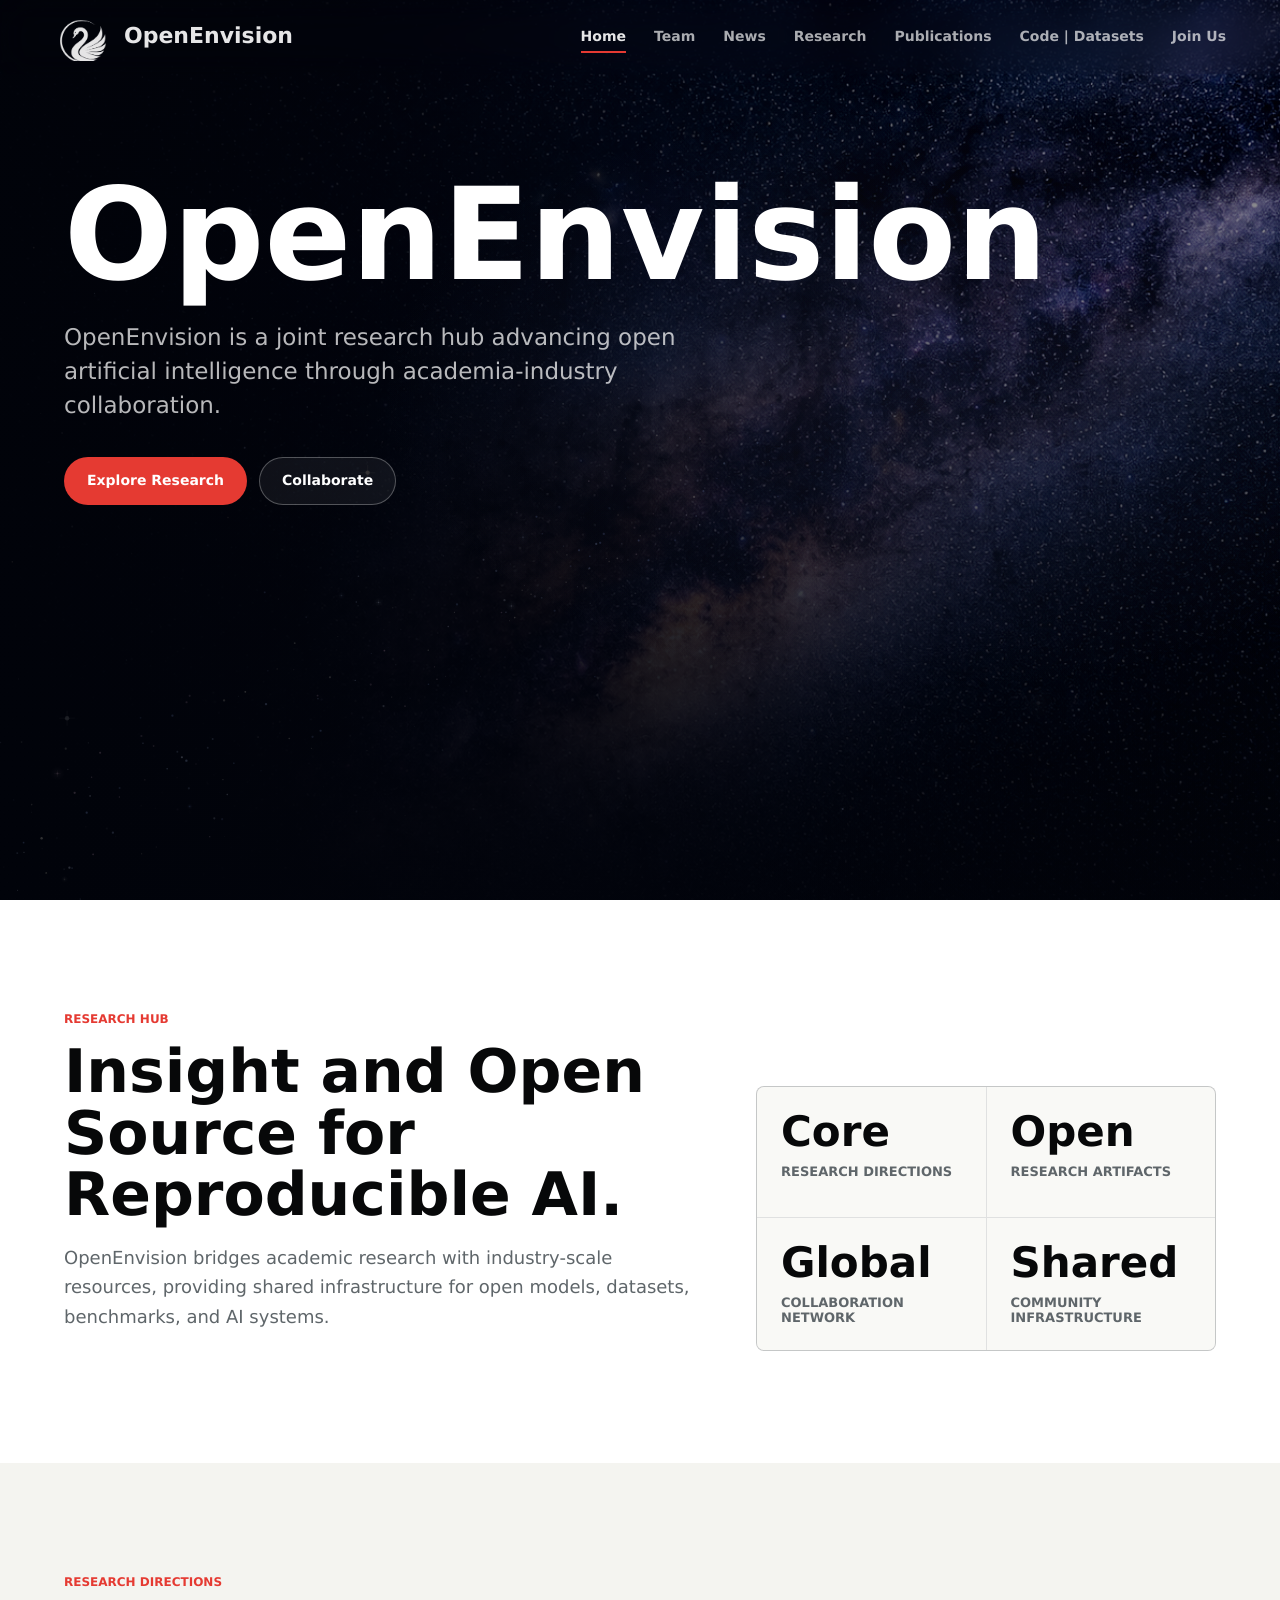
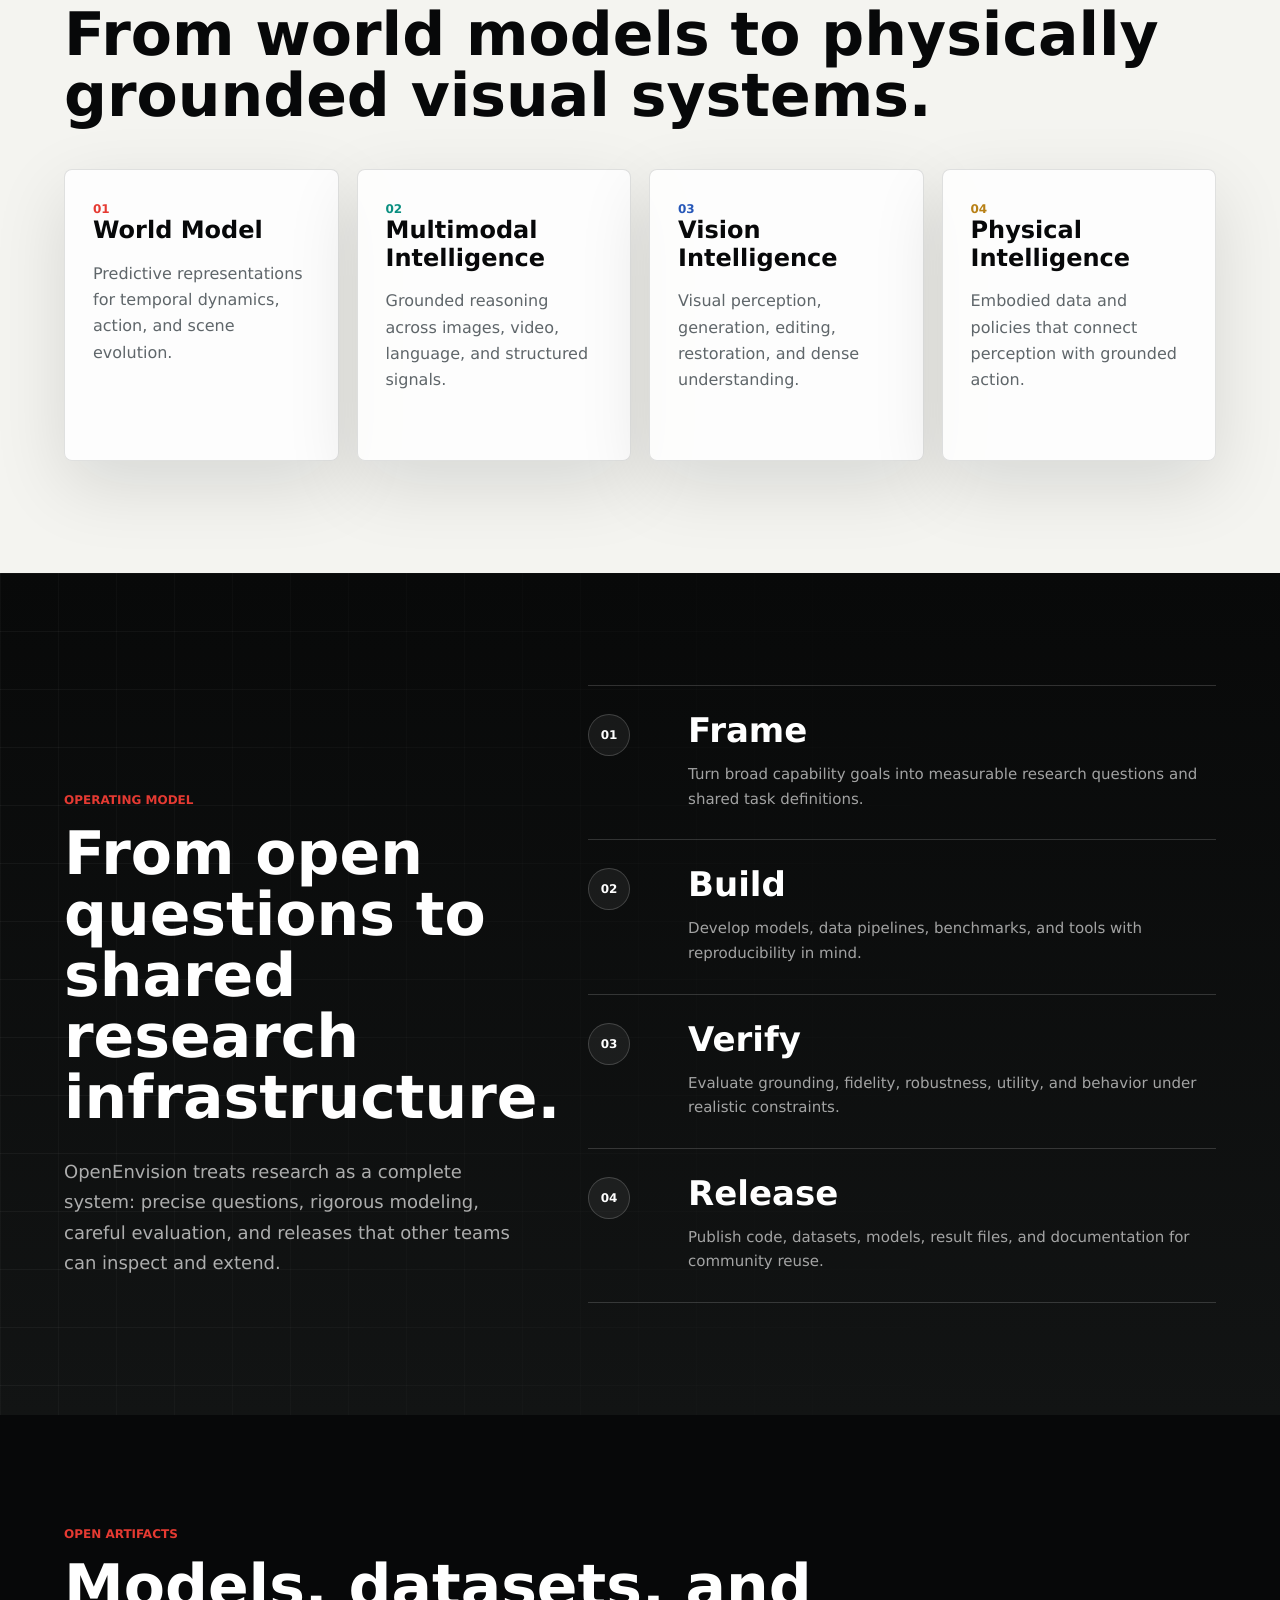
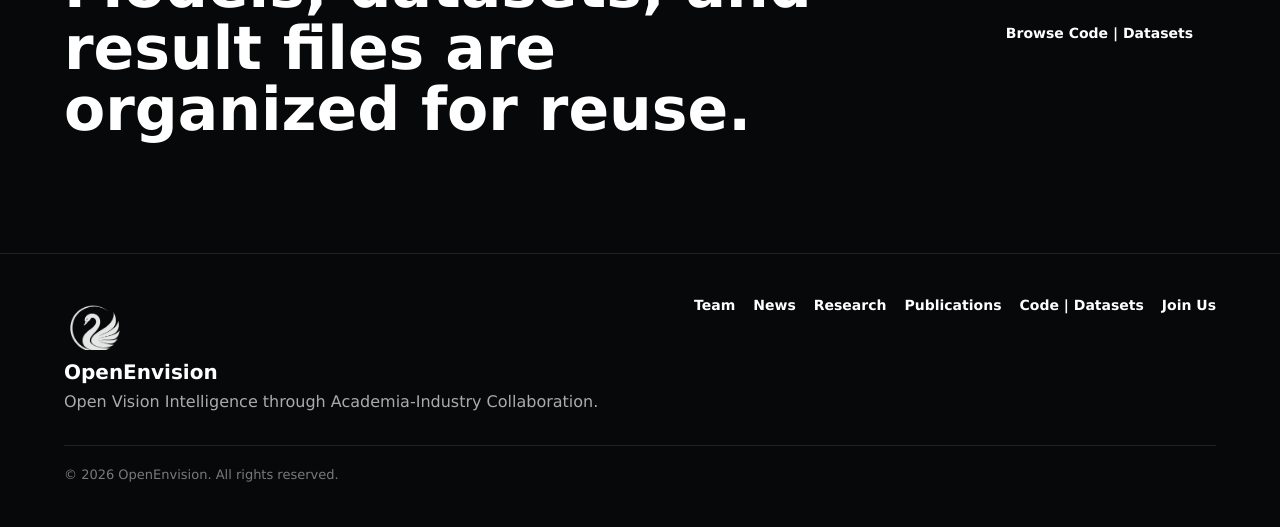
==== commit b98e911a: "update" ====
--- a/index.html
+++ b/index.html
@@ -9,8 +9,10 @@
       content="OpenEnvision is a joint research hub advancing open artificial intelligence through academia-industry collaboration."
     />
     <meta name="theme-color" content="#080909" />
-    <link rel="icon" href="assets/img/brand/openenvision_mark.png" />
-    <link rel="stylesheet" href="assets/css/styles.css" />
+    <link rel="icon" type="image/png" href="assets/img/brand/openenvision_mark.png?v=tab-logo" />
+    <link rel="shortcut icon" type="image/png" href="assets/img/brand/openenvision_mark.png?v=tab-logo" />
+    <link rel="apple-touch-icon" href="assets/img/brand/openenvision_mark.png?v=tab-logo" />
+    <link rel="stylesheet" href="assets/css/styles.css?v=footer-logo" />
   </head>
   <body class="home-page" data-page="home">
     <header class="site-header" data-header>
@@ -167,6 +169,7 @@
 
     <footer class="site-footer">
       <div>
+        <img class="footer-logo" src="assets/img/brand/openenvision_mark.png" alt="OpenEnvision logo" loading="lazy" decoding="async" />
         <a class="footer-brand" href="index.html">OpenEnvision</a>
         <p>Open Vision Intelligence through Academia-Industry Collaboration.</p>
       </div>
--- a/assets/css/styles.css
+++ b/assets/css/styles.css
@@ -2982,6 +2982,16 @@
   color: #fff;
   font-size: 20px;
   font-weight: 880;
+}
+
+.footer-logo {
+  display: block;
+  width: 62px;
+  height: 52px;
+  margin-bottom: 10px;
+  object-fit: contain;
+  filter: grayscale(1) invert(1) brightness(1.32);
+  opacity: 0.9;
 }
 
 .site-footer p {
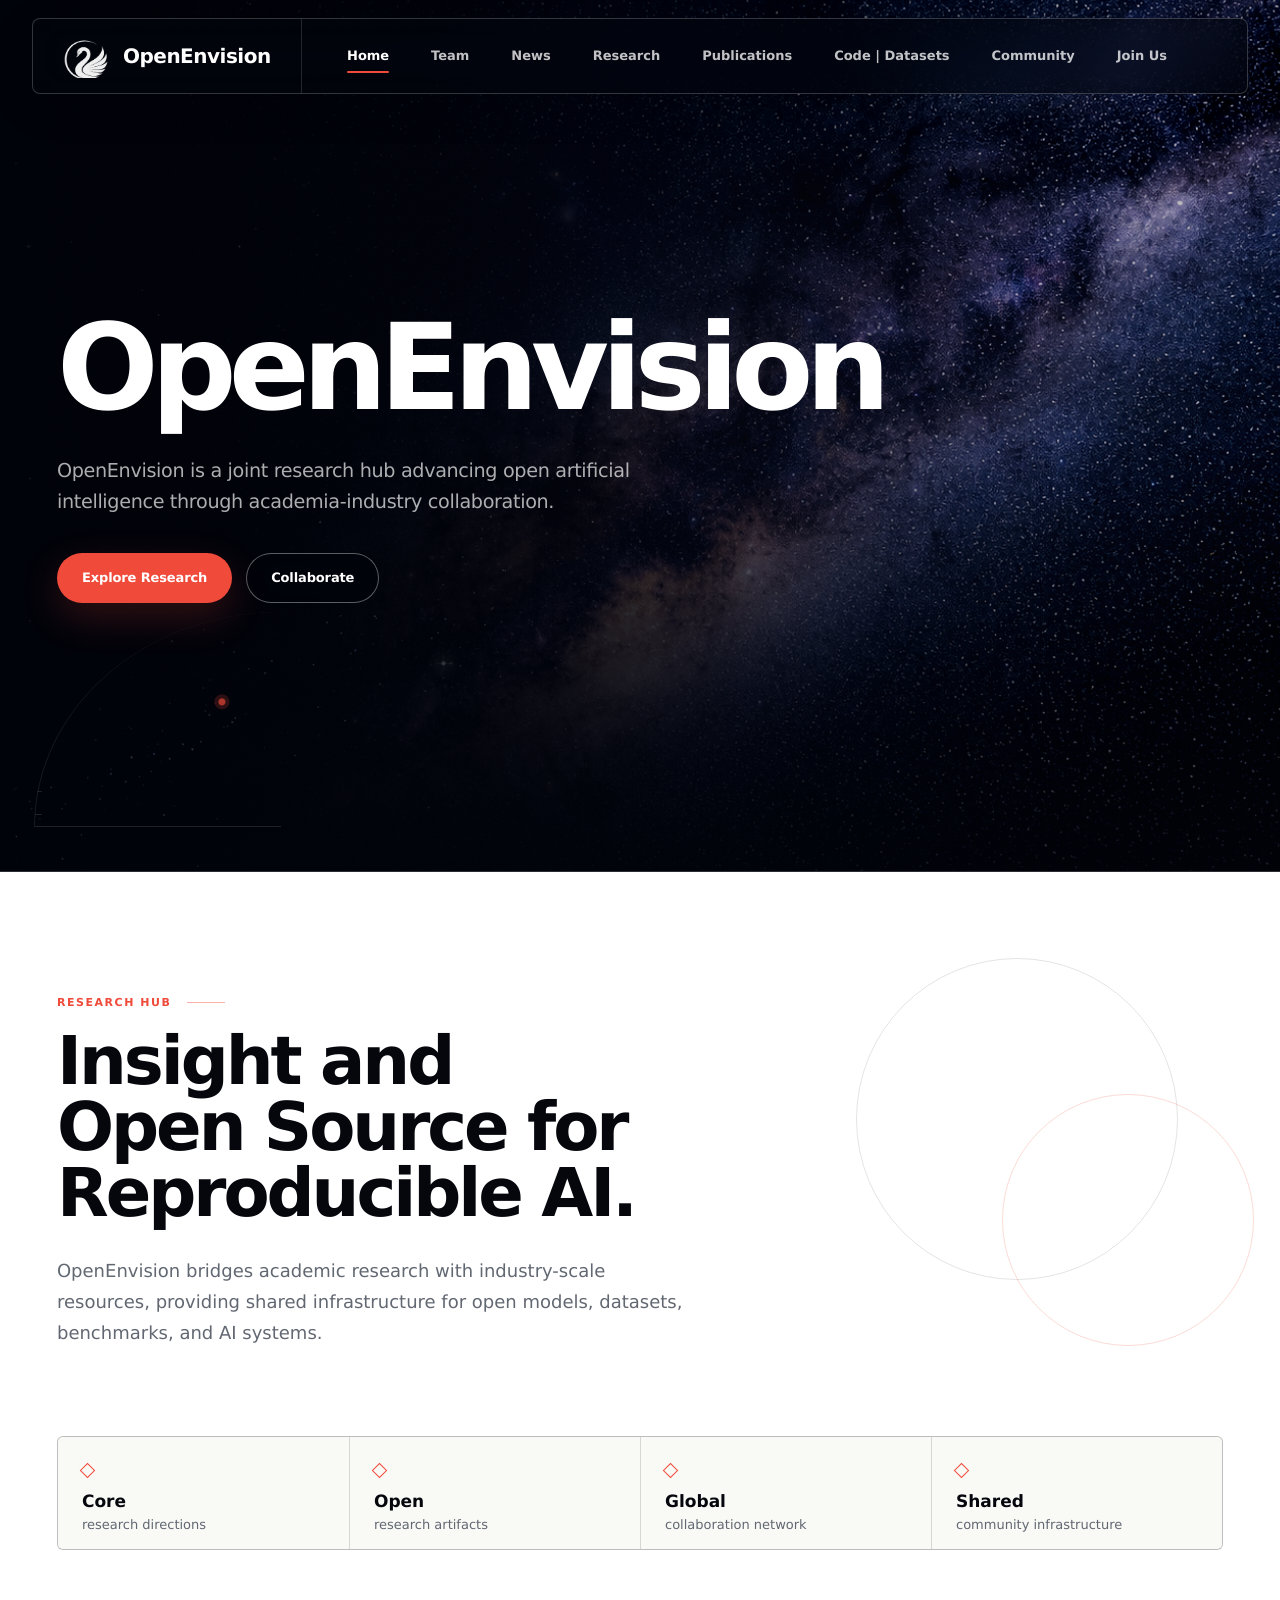
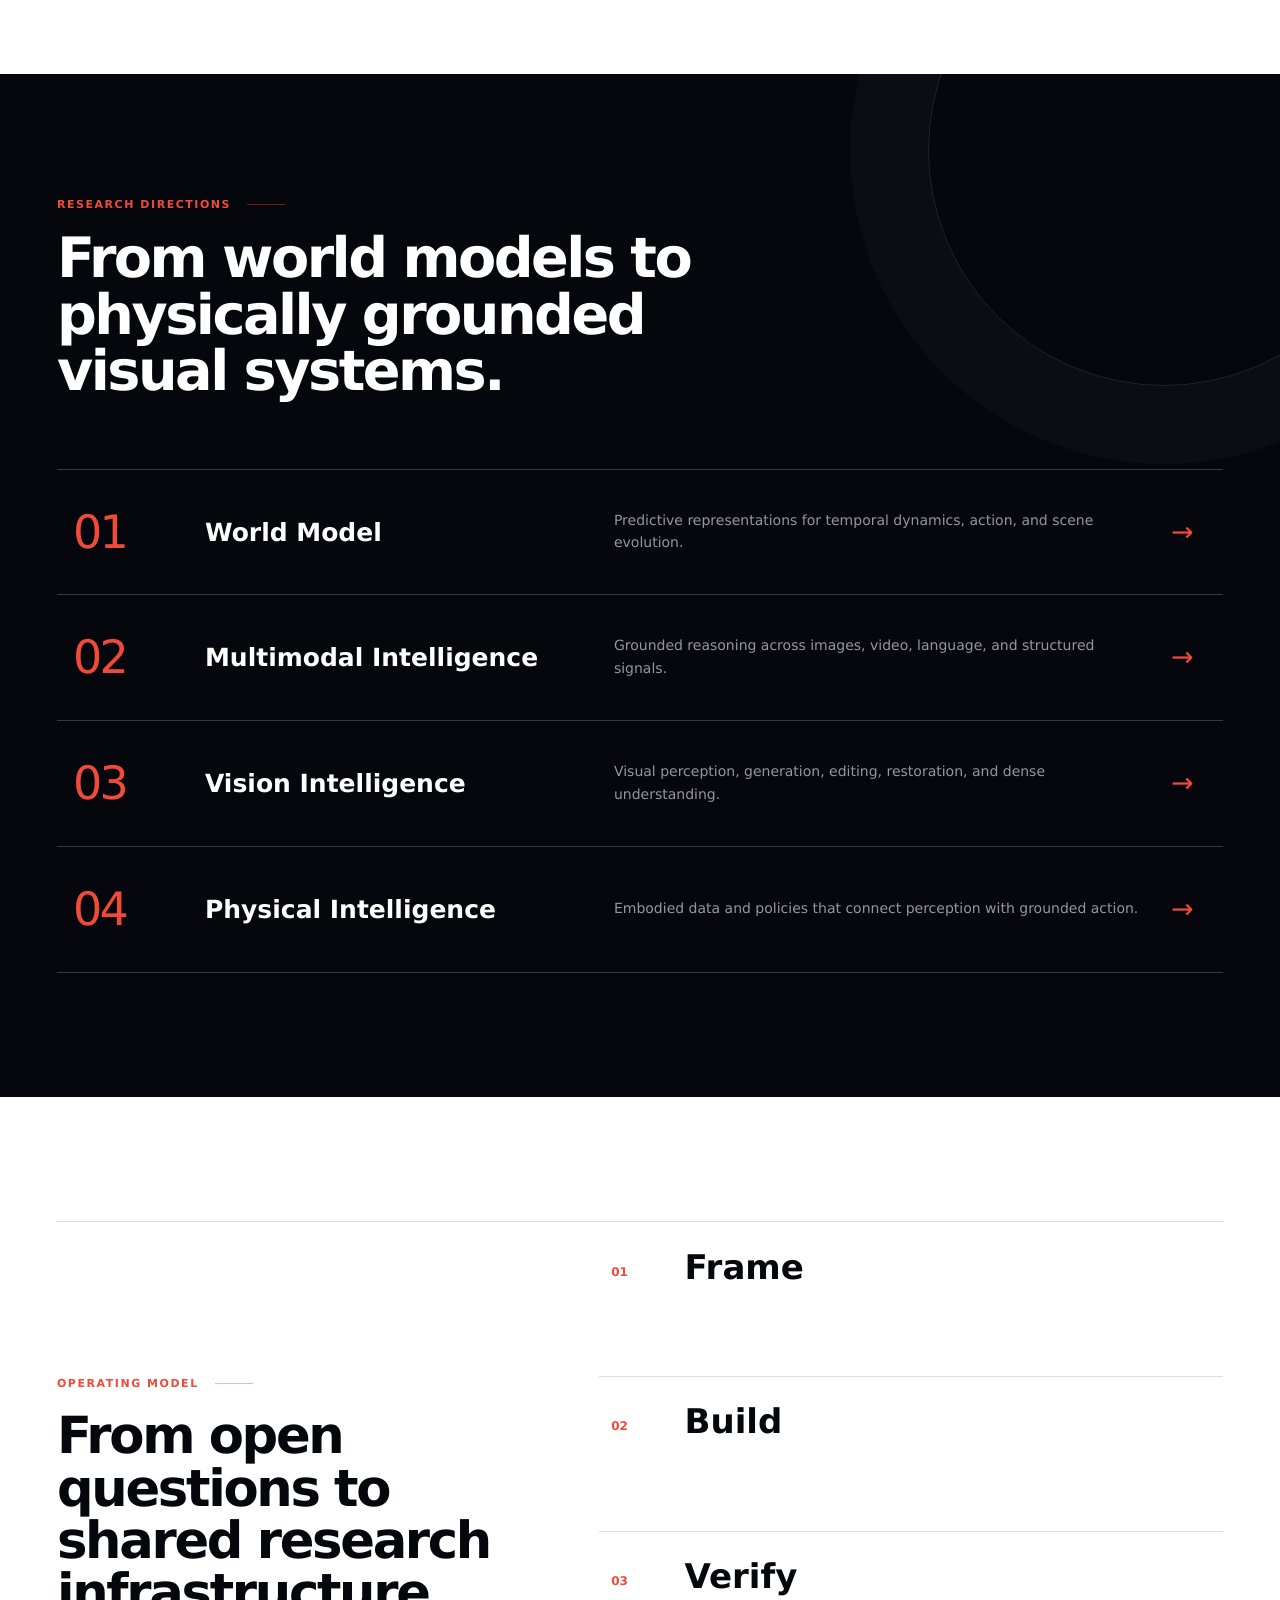
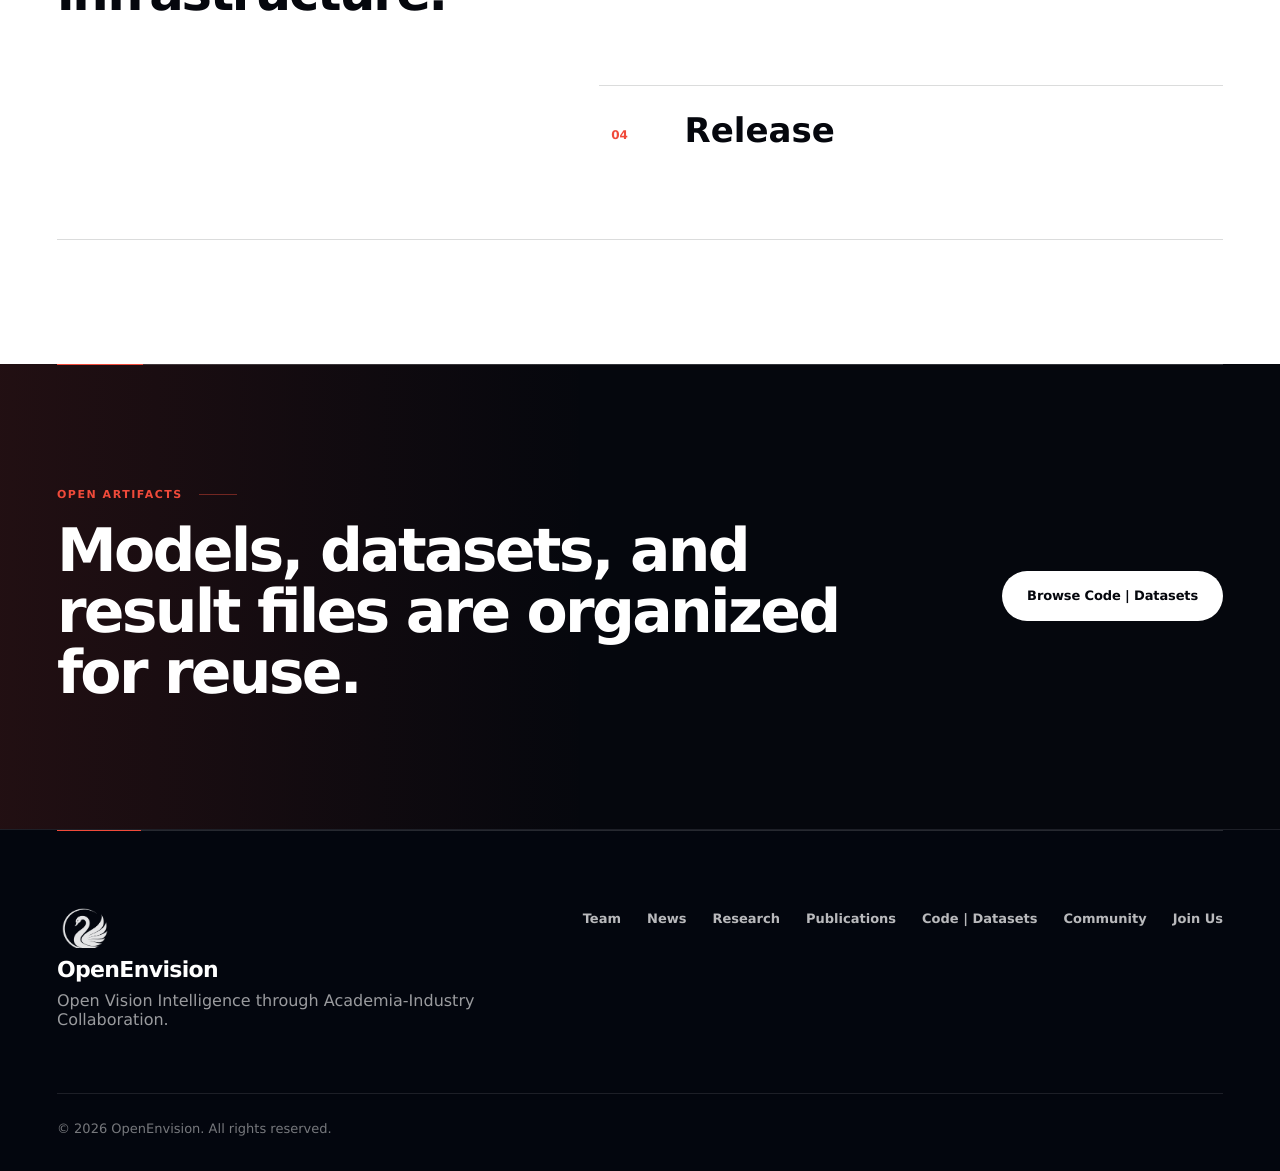
==== commit 455aeb2f: "update" ====
--- a/index.html
+++ b/index.html
@@ -12,7 +12,7 @@
     <link rel="icon" type="image/png" href="assets/img/brand/openenvision_mark.png?v=tab-logo" />
     <link rel="shortcut icon" type="image/png" href="assets/img/brand/openenvision_mark.png?v=tab-logo" />
     <link rel="apple-touch-icon" href="assets/img/brand/openenvision_mark.png?v=tab-logo" />
-    <link rel="stylesheet" href="assets/css/styles.css?v=footer-logo" />
+    <link rel="stylesheet" href="assets/css/styles.css?v=visual-system-20260710-community" />
   </head>
   <body class="home-page" data-page="home">
     <header class="site-header" data-header>
@@ -33,6 +33,7 @@
         <a href="research.html" data-page-link="research">Research</a>
         <a href="publications.html" data-page-link="publications">Publications</a>
         <a href="code-datasets.html" data-page-link="code-datasets">Code | Datasets</a>
+        <a href="community.html" data-page-link="community">Community</a>
         <a href="join-us.html" data-page-link="join">Join Us</a>
       </nav>
     </header>
@@ -58,7 +59,7 @@
       <section class="section statement-section">
         <div class="statement">
           <p class="section-kicker">Research hub</p>
-          <h2>Insight and Open Source for Reproducible AI.</h2>
+          <h2>Insight and<br />Open Source for<br />Reproducible AI.</h2>
           <p>
             OpenEnvision bridges academic research with industry-scale resources, providing shared
             infrastructure for open models, datasets, benchmarks, and AI systems.
@@ -179,11 +180,12 @@
         <a href="research.html">Research</a>
         <a href="publications.html">Publications</a>
         <a href="code-datasets.html">Code | Datasets</a>
+        <a href="community.html">Community</a>
         <a href="join-us.html">Join Us</a>
       </div>
       <p class="footer-copyright">© 2026 OpenEnvision. All rights reserved.</p>
     </footer>
 
-    <script src="assets/js/main.js"></script>
+    <script src="assets/js/main.js?v=visual-system-20260710"></script>
   </body>
 </html>
--- a/assets/css/styles.css
+++ b/assets/css/styles.css
@@ -1477,6 +1477,19 @@
   max-height: 58px;
 }
 
+.partner-logo-card.is-northwestern {
+  padding-inline: 8px;
+}
+
+.partner-logo-card.is-northwestern .partner-logo-img {
+  width: 100%;
+  max-width: none;
+  height: 68px;
+  max-height: 68px;
+  object-fit: cover;
+  object-position: center;
+}
+
 .partner-logo-card.is-seal .partner-logo-img {
   max-width: min(88%, 148px);
   max-height: 74px;
@@ -2747,6 +2760,209 @@
   font-size: 15px;
 }
 
+.worldfoundry-section {
+  padding: 28px 64px 0;
+  scroll-margin-top: 92px;
+}
+
+.worldfoundry-panel {
+  display: grid;
+  grid-template-columns: minmax(0, 0.82fr) minmax(360px, 0.48fr);
+  gap: 1px;
+  width: min(1240px, 100%);
+  margin: 0 auto;
+  overflow: hidden;
+  border: 1px solid var(--line);
+  border-radius: var(--radius);
+  background: var(--line);
+  box-shadow: var(--shadow);
+}
+
+.worldfoundry-copy {
+  position: relative;
+  min-height: 430px;
+  padding: 46px;
+  overflow: hidden;
+  background:
+    radial-gradient(circle at 84% 18%, rgba(10, 143, 128, 0.12), transparent 26%),
+    radial-gradient(circle at 18% 84%, rgba(229, 58, 50, 0.08), transparent 30%),
+    #fff;
+}
+
+.worldfoundry-copy::after {
+  position: absolute;
+  right: -70px;
+  bottom: -82px;
+  width: 280px;
+  height: 280px;
+  content: "WF";
+  color: rgba(7, 8, 9, 0.035);
+  font-size: 164px;
+  font-weight: 920;
+  line-height: 1;
+  pointer-events: none;
+}
+
+.worldfoundry-copy h2 {
+  max-width: 760px;
+  margin: 0;
+  font-size: 64px;
+  line-height: 0.96;
+  letter-spacing: 0;
+}
+
+.worldfoundry-copy > p:last-of-type {
+  max-width: 680px;
+  margin: 24px 0 0;
+  color: var(--muted);
+  font-size: 17px;
+  line-height: 1.64;
+}
+
+.worldfoundry-tags,
+.worldfoundry-actions {
+  position: relative;
+  z-index: 1;
+  display: flex;
+  flex-wrap: wrap;
+  gap: 10px;
+}
+
+.worldfoundry-tags {
+  margin-top: 34px;
+}
+
+.worldfoundry-tags span {
+  display: inline-flex;
+  min-height: 34px;
+  align-items: center;
+  padding: 0 12px;
+  color: var(--green);
+  font-size: 12px;
+  font-weight: 860;
+  border: 1px solid rgba(10, 143, 128, 0.22);
+  border-radius: 999px;
+  background: rgba(10, 143, 128, 0.075);
+}
+
+.worldfoundry-actions {
+  margin-top: 28px;
+}
+
+.worldfoundry-actions a {
+  display: inline-flex;
+  min-height: 44px;
+  align-items: center;
+  justify-content: center;
+  gap: 9px;
+  padding: 0 18px;
+  color: #fff;
+  font-size: 13px;
+  font-weight: 860;
+  white-space: nowrap;
+  border-radius: 999px;
+  background: var(--ink);
+  transition:
+    background 180ms ease,
+    transform 180ms ease;
+}
+
+.worldfoundry-actions a:hover {
+  background: var(--green);
+  transform: translateY(-2px);
+}
+
+.worldfoundry-actions a.is-docs {
+  color: #07110f;
+  background: #a6e6da;
+}
+
+.worldfoundry-actions a.is-docs:hover {
+  color: #fff;
+  background: var(--green);
+}
+
+.worldfoundry-actions svg {
+  width: 18px;
+  height: 18px;
+  fill: none;
+  stroke: currentColor;
+  stroke-linecap: round;
+  stroke-linejoin: round;
+  stroke-width: 1.8;
+}
+
+.worldfoundry-release-card {
+  display: grid;
+  align-content: stretch;
+  gap: 1px;
+  padding: 16px;
+  background:
+    linear-gradient(135deg, rgba(7, 8, 9, 0.96), rgba(20, 24, 26, 0.92)),
+    var(--ink);
+}
+
+.worldfoundry-card-top,
+.worldfoundry-card-row {
+  display: grid;
+  gap: 10px;
+  align-content: center;
+  min-height: 92px;
+  padding: 18px;
+  border: 1px solid rgba(255, 255, 255, 0.1);
+  border-radius: var(--radius);
+  background: rgba(255, 255, 255, 0.055);
+}
+
+.worldfoundry-card-top {
+  min-height: 118px;
+  background:
+    radial-gradient(circle at 86% 18%, rgba(10, 143, 128, 0.2), transparent 36%),
+    rgba(255, 255, 255, 0.07);
+}
+
+.worldfoundry-card-top span,
+.worldfoundry-card-row span {
+  color: rgba(255, 255, 255, 0.52);
+  font-size: 11px;
+  font-weight: 860;
+  text-transform: uppercase;
+}
+
+.worldfoundry-card-top strong {
+  color: #fff;
+  font-size: 30px;
+  line-height: 1.06;
+}
+
+.worldfoundry-card-row strong {
+  min-width: 0;
+  overflow-wrap: anywhere;
+  color: rgba(255, 255, 255, 0.9);
+  font-size: 15px;
+  line-height: 1.28;
+}
+
+a.worldfoundry-card-row {
+  color: inherit;
+  transition:
+    border-color 180ms ease,
+    background 180ms ease,
+    transform 180ms ease;
+}
+
+a.worldfoundry-card-row:hover {
+  border-color: rgba(166, 230, 218, 0.36);
+  background: rgba(10, 143, 128, 0.14);
+  transform: translateX(3px);
+}
+
+.worldfoundry-actions a:focus-visible,
+a.worldfoundry-card-row:focus-visible {
+  outline: 2px solid #a6e6da;
+  outline-offset: 3px;
+}
+
 .catalog-preview-section {
   padding: 18px 64px 0;
   scroll-margin-top: 92px;
@@ -2919,16 +3135,64 @@
 }
 
 .release-standards-grid div {
+  --standard-accent: var(--red-dark);
+  position: relative;
   min-height: 210px;
   padding: 28px;
   background: rgba(255, 255, 255, 0.86);
-}
-
-.release-standards-grid span {
-  color: var(--red-dark);
+  transition: background 180ms ease;
+}
+
+.release-standards-grid div:nth-child(2) {
+  --standard-accent: var(--blue);
+}
+
+.release-standards-grid div:nth-child(3) {
+  --standard-accent: var(--green);
+}
+
+.release-standards-grid div:nth-child(4) {
+  --standard-accent: var(--gold);
+}
+
+.release-standards-grid div:hover {
+  background: #fff;
+}
+
+.release-standards-grid .release-standard-label {
+  color: var(--standard-accent);
   font-size: 12px;
   font-weight: 900;
   text-transform: uppercase;
+}
+
+.release-standards-grid .release-standard-icon {
+  position: absolute;
+  top: 24px;
+  right: 24px;
+  display: grid;
+  width: 50px;
+  height: 50px;
+  place-items: center;
+  color: var(--standard-accent);
+  border: 1px solid color-mix(in srgb, var(--standard-accent) 28%, transparent);
+  border-radius: 50%;
+  background: color-mix(in srgb, var(--standard-accent) 7%, #fff);
+  transition: transform 180ms ease;
+}
+
+.release-standards-grid div:hover .release-standard-icon {
+  transform: translateY(-2px);
+}
+
+.release-standard-icon svg {
+  width: 28px;
+  height: 28px;
+  fill: none;
+  stroke: currentColor;
+  stroke-linecap: round;
+  stroke-linejoin: round;
+  stroke-width: 1.8;
 }
 
 .release-standards-grid p {
@@ -3039,6 +3303,7 @@
   .publication-index-section,
   .resources-hero,
   .resource-types-section,
+  .worldfoundry-section,
   .catalog-preview-section,
   .release-workflow-section,
   .release-standards-section,
@@ -3085,6 +3350,7 @@
   .publication-featured-card,
   .resources-hero-inner,
   .resource-section-head,
+  .worldfoundry-panel,
   .catalog-preview-panel,
   .release-workflow-panel,
   .join-landing-inner,
@@ -3373,6 +3639,7 @@
   .publication-index-section,
   .resources-hero,
   .resource-types-section,
+  .worldfoundry-section,
   .catalog-preview-section,
   .release-workflow-section,
   .release-standards-section,
@@ -3531,6 +3798,7 @@
   }
 
   .resource-types-section,
+  .worldfoundry-section,
   .catalog-preview-section,
   .release-workflow-section {
     padding-top: 78px;
@@ -3561,8 +3829,31 @@
   }
 
   .catalog-preview-copy,
+  .worldfoundry-copy,
   .catalog-board {
     padding: 24px;
+  }
+
+  .worldfoundry-copy {
+    min-height: auto;
+  }
+
+  .worldfoundry-copy h2 {
+    font-size: 38px;
+    line-height: 1.02;
+  }
+
+  .worldfoundry-copy > p:last-of-type {
+    font-size: 16px;
+  }
+
+  .worldfoundry-release-card {
+    padding: 14px;
+  }
+
+  .worldfoundry-card-top,
+  .worldfoundry-card-row {
+    min-height: auto;
   }
 
   .catalog-preview-copy h2 {
@@ -4793,6 +5084,13 @@
   transform: translateY(-2px);
 }
 
+.news-links {
+  display: flex;
+  flex-wrap: wrap;
+  gap: 10px;
+  justify-content: flex-end;
+}
+
 @media (max-width: 1100px) {
   .news-hero {
     grid-template-columns: 1fr;
@@ -4823,9 +5121,14 @@
     grid-template-columns: 92px minmax(0, 1fr);
   }
 
-  .news-day a {
+  .news-day a,
+  .news-links {
     justify-self: start;
     grid-column: 2;
+  }
+
+  .news-links {
+    justify-content: flex-start;
   }
 }
 
@@ -4894,9 +5197,14 @@
     font-size: 24px;
   }
 
-  .news-day a {
+  .news-day a,
+  .news-links {
     grid-column: auto;
     justify-self: start;
+  }
+
+  .news-links {
+    justify-content: flex-start;
   }
 }
 
@@ -5106,3 +5414,4149 @@
     transition: none !important;
   }
 }
+
+/* Join Us — editorial research-community redesign */
+body.join-page {
+  background: #f4f4f0;
+}
+
+.join-page .site-header:not(.is-scrolled):not(.nav-active) {
+  color: rgba(255, 255, 255, 0.9);
+  border-bottom-color: rgba(255, 255, 255, 0.1);
+  background: rgba(5, 7, 8, 0.48);
+  backdrop-filter: blur(16px);
+}
+
+.join-page .site-header:not(.is-scrolled):not(.nav-active) .brand-logo {
+  filter: grayscale(1) invert(1) brightness(1.36);
+  opacity: 0.94;
+}
+
+.join-page .join-main {
+  overflow: hidden;
+  background: #f4f4f0;
+}
+
+.join-page .join-landing {
+  position: relative;
+  min-height: auto;
+  padding: 101px 64px 0;
+  overflow: hidden;
+  color: #fff;
+  background: #080a0b;
+}
+
+.join-page .join-landing::before {
+  position: absolute;
+  inset: 0;
+  content: "";
+  pointer-events: none;
+  background-image:
+    linear-gradient(rgba(255, 255, 255, 0.045) 1px, transparent 1px),
+    linear-gradient(90deg, rgba(255, 255, 255, 0.045) 1px, transparent 1px);
+  background-size: 72px 72px;
+  mask-image: linear-gradient(180deg, #000 0%, rgba(0, 0, 0, 0.72) 78%, transparent 100%);
+}
+
+.join-page .join-landing::after {
+  position: absolute;
+  inset: 0;
+  height: auto;
+  content: "";
+  pointer-events: none;
+  background:
+    radial-gradient(circle at 76% 39%, rgba(229, 58, 50, 0.09), transparent 24%),
+    linear-gradient(90deg, rgba(8, 10, 11, 0.18), transparent 42%);
+}
+
+.join-page .join-landing-inner,
+.join-page .join-section-head,
+.join-page .join-opportunity-list,
+.join-page .join-fit-panel,
+.join-page .join-contact-inner,
+.join-page .join-formal-note {
+  position: relative;
+  z-index: 2;
+  width: min(1400px, 100%);
+  margin-right: auto;
+  margin-left: auto;
+}
+
+.join-page .join-landing-inner {
+  display: grid;
+  min-height: 620px;
+  grid-template-columns: minmax(0, 0.92fr) minmax(500px, 1.08fr);
+  gap: clamp(30px, 4vw, 74px);
+  align-items: center;
+}
+
+.join-page .join-landing-copy {
+  position: relative;
+  z-index: 3;
+  padding: 26px 0 12px;
+}
+
+.join-page .join-landing-copy .eyebrow {
+  margin: 0 0 24px;
+  color: #f05a50;
+  font-size: 13px;
+  font-weight: 900;
+  letter-spacing: 0.05em;
+  text-transform: uppercase;
+}
+
+.join-page .join-landing-copy h1 {
+  max-width: 780px;
+  margin: 0;
+  color: #fff;
+  font-size: clamp(52px, 4.55vw, 72px);
+  line-height: 0.98;
+  letter-spacing: -0.035em;
+}
+
+.join-page .join-landing-copy > p:last-of-type {
+  max-width: 690px;
+  margin: 28px 0 0;
+  color: rgba(255, 255, 255, 0.66);
+  font-size: 18px;
+  line-height: 1.66;
+}
+
+.join-page .join-actions {
+  margin-top: 32px;
+}
+
+.join-page .join-actions .button-primary {
+  min-height: 52px;
+  padding: 0 26px;
+  border-radius: 4px;
+  box-shadow: 0 14px 34px rgba(229, 58, 50, 0.18);
+}
+
+.join-page .join-anchors {
+  display: flex;
+  flex-wrap: wrap;
+  gap: 26px;
+  margin-top: 29px;
+}
+
+.join-page .join-anchors a {
+  display: inline-flex;
+  min-height: auto;
+  align-items: center;
+  gap: 8px;
+  padding: 0 0 7px;
+  color: rgba(255, 255, 255, 0.68);
+  font-size: 14px;
+  font-weight: 680;
+  border: 0;
+  border-bottom: 1px solid rgba(255, 255, 255, 0.22);
+  border-radius: 0;
+  background: transparent;
+  transition:
+    color 180ms ease,
+    border-color 180ms ease;
+}
+
+.join-page .join-anchors a:hover {
+  color: #fff;
+  border-color: #e53a32;
+  background: transparent;
+  transform: none;
+}
+
+.join-page .join-anchors svg {
+  width: 16px;
+  height: 16px;
+  fill: none;
+  stroke: #e53a32;
+  stroke-linecap: round;
+  stroke-linejoin: round;
+  stroke-width: 1.7;
+  transition: transform 180ms ease;
+}
+
+.join-page .join-anchors a:hover svg {
+  transform: translateX(3px);
+}
+
+.join-network-visual {
+  --join-shift-x: 0px;
+  --join-shift-y: 0px;
+  --join-reveal-y: 0px;
+  position: relative;
+  min-height: 620px;
+  transform: translate3d(var(--join-shift-x), calc(var(--join-shift-y) + var(--join-reveal-y)), 0);
+  transition: transform 360ms cubic-bezier(0.22, 1, 0.36, 1);
+  will-change: transform;
+}
+
+.join-network-topline {
+  position: absolute;
+  z-index: 2;
+  inset: 4px 22px auto;
+  display: flex;
+  justify-content: space-between;
+  padding-bottom: 12px;
+  color: rgba(255, 255, 255, 0.45);
+  font-size: 10px;
+  font-weight: 850;
+  letter-spacing: 0.08em;
+  text-transform: uppercase;
+  border-bottom: 1px solid rgba(255, 255, 255, 0.1);
+}
+
+.join-network-map {
+  position: absolute;
+  inset: 18px 0 0;
+  width: 100%;
+  height: calc(100% - 18px);
+  overflow: visible;
+}
+
+.network-grid-lines {
+  fill: none;
+  stroke: rgba(255, 255, 255, 0.1);
+  stroke-width: 1;
+}
+
+.network-links {
+  fill: none;
+  stroke: rgba(255, 255, 255, 0.26);
+  stroke-width: 1.15;
+}
+
+.network-signals rect {
+  fill: #f4f4f0;
+  opacity: 0.78;
+}
+
+.network-signals rect:nth-child(2),
+.network-signals rect:nth-child(6) {
+  fill: #e53a32;
+}
+
+.network-signals rect:nth-child(3),
+.network-signals rect:nth-child(7) {
+  fill: #6b9fe8;
+}
+
+.network-signals rect:nth-child(4),
+.network-signals rect:nth-child(8) {
+  fill: #a6e6da;
+}
+
+.network-core,
+.network-node {
+  position: absolute;
+  z-index: 3;
+  display: grid;
+  place-items: center;
+  text-align: center;
+  border: 1px solid rgba(255, 255, 255, 0.25);
+  border-radius: 50%;
+  background: rgba(12, 15, 17, 0.88);
+  box-shadow: 0 18px 42px rgba(0, 0, 0, 0.28);
+  backdrop-filter: blur(8px);
+}
+
+.network-core {
+  top: 50%;
+  left: 50%;
+  width: 132px;
+  height: 132px;
+  padding: 20px;
+  color: #fff;
+  border-color: rgba(255, 255, 255, 0.36);
+  background: #d9473c;
+  transform: translate(-50%, -50%);
+}
+
+.network-core::before {
+  position: absolute;
+  inset: -11px;
+  content: "";
+  border: 1px dashed rgba(229, 58, 50, 0.54);
+  border-radius: 50%;
+  animation: join-network-spin 28s linear infinite;
+}
+
+.network-core img {
+  width: 58px;
+  height: 50px;
+  object-fit: contain;
+  filter: grayscale(1) invert(1) brightness(2);
+}
+
+.network-core strong {
+  margin-top: -8px;
+  font-size: 13px;
+}
+
+.network-node {
+  width: 114px;
+  height: 114px;
+  padding: 14px;
+  color: rgba(255, 255, 255, 0.88);
+}
+
+.network-node svg {
+  width: 30px;
+  height: 30px;
+  fill: none;
+  stroke: rgba(255, 255, 255, 0.78);
+  stroke-linecap: round;
+  stroke-linejoin: round;
+  stroke-width: 1.25;
+}
+
+.network-node span {
+  margin-top: -10px;
+  font-size: 12px;
+  font-weight: 790;
+  line-height: 1.12;
+}
+
+.network-node-world {
+  top: 7%;
+  left: 50%;
+  transform: translateX(-50%);
+}
+
+.network-node-multi {
+  top: 50%;
+  left: 5%;
+  transform: translateY(-50%);
+}
+
+.network-node-vision {
+  top: 50%;
+  right: 5%;
+  transform: translateY(-50%);
+}
+
+.network-node-physical {
+  bottom: 4%;
+  left: 50%;
+  transform: translateX(-50%);
+}
+
+@keyframes join-network-spin {
+  to {
+    transform: rotate(360deg);
+  }
+}
+
+.join-page .join-scope-rail {
+  position: relative;
+  z-index: 3;
+  display: grid;
+  width: calc(100% + 128px);
+  min-height: 112px;
+  grid-template-columns: minmax(300px, 1.35fr) repeat(4, minmax(170px, 1fr));
+  margin: 16px -64px 0;
+  padding: 0 64px;
+  border-top: 1px solid rgba(255, 255, 255, 0.13);
+  background: rgba(5, 7, 8, 0.56);
+}
+
+.join-scope-rail > div {
+  display: flex;
+  min-width: 0;
+  align-items: center;
+  gap: 15px;
+  padding: 22px 24px;
+  border-left: 1px solid rgba(255, 255, 255, 0.12);
+}
+
+.join-scope-rail > div:first-child {
+  border-left: 0;
+}
+
+.join-scope-rail span {
+  color: rgba(255, 255, 255, 0.43);
+  font-size: 11px;
+  font-weight: 850;
+  letter-spacing: 0.05em;
+}
+
+.join-scope-rail strong {
+  color: rgba(255, 255, 255, 0.76);
+  font-size: 13px;
+  line-height: 1.35;
+}
+
+.join-scope-summary svg {
+  width: 44px;
+  height: 44px;
+  flex: 0 0 auto;
+  fill: none;
+  stroke: rgba(255, 255, 255, 0.7);
+  stroke-width: 1.25;
+}
+
+.join-scope-summary span {
+  max-width: 320px;
+  color: rgba(255, 255, 255, 0.7);
+  font-size: 13px;
+  font-weight: 560;
+  letter-spacing: 0;
+  line-height: 1.45;
+}
+
+.join-page .join-opportunities-section {
+  padding: 132px 64px 128px;
+  scroll-margin-top: 74px;
+  background: #f4f4f0;
+}
+
+.join-page .join-section-head {
+  display: grid;
+  grid-template-columns: minmax(0, 0.85fr) minmax(300px, 0.4fr);
+  gap: clamp(44px, 7vw, 112px);
+  align-items: end;
+  margin-bottom: 64px;
+}
+
+.join-page .join-section-head h2,
+.join-page .join-fit-copy h2 {
+  max-width: 900px;
+  margin: 0;
+  font-size: clamp(44px, 5vw, 68px);
+  line-height: 0.98;
+  letter-spacing: -0.035em;
+}
+
+.join-page .join-section-head > p:last-child {
+  margin: 0;
+  color: #5f666a;
+  font-size: 16px;
+  line-height: 1.7;
+}
+
+.join-opportunity-list {
+  border-bottom: 1px solid rgba(7, 8, 9, 0.15);
+}
+
+.join-opportunity-row {
+  --join-accent: #e53a32;
+  display: grid;
+  min-height: 194px;
+  grid-template-columns: 72px minmax(300px, 0.9fr) minmax(310px, 1fr) 70px;
+  gap: clamp(24px, 3vw, 52px);
+  align-items: center;
+  padding: 34px 20px;
+  border-top: 1px solid rgba(7, 8, 9, 0.15);
+  transition:
+    background 240ms ease,
+    transform 240ms ease;
+}
+
+.join-opportunity-row:hover {
+  background: color-mix(in srgb, var(--join-accent) 4.5%, #fff);
+  transform: translateX(8px);
+}
+
+.join-opportunity-index {
+  align-self: start;
+  padding-top: 6px;
+  color: var(--join-accent);
+  font-size: 13px;
+  font-weight: 900;
+  letter-spacing: 0.06em;
+}
+
+.join-opportunity-title > p {
+  margin: 0 0 14px;
+  color: var(--join-accent);
+  font-size: 11px;
+  font-weight: 900;
+  letter-spacing: 0.08em;
+  text-transform: uppercase;
+}
+
+.join-opportunity-title h3 {
+  max-width: 470px;
+  margin: 0;
+  font-size: clamp(26px, 2.5vw, 36px);
+  line-height: 1.08;
+  letter-spacing: -0.025em;
+}
+
+.join-opportunity-copy {
+  margin: 0;
+  color: #5f666a;
+  font-size: 15px;
+  line-height: 1.68;
+}
+
+.join-opportunity-row .join-card-icon {
+  display: grid;
+  width: 62px;
+  height: 62px;
+  place-items: center;
+  color: var(--join-accent);
+  border: 1px solid color-mix(in srgb, var(--join-accent) 32%, transparent);
+  border-radius: 50%;
+  background: transparent;
+}
+
+.join-opportunity-row .join-card-icon svg {
+  width: 31px;
+  height: 31px;
+  fill: none;
+  stroke: currentColor;
+  stroke-linecap: round;
+  stroke-linejoin: round;
+  stroke-width: 1.8;
+}
+
+.join-page .join-fit-section {
+  position: relative;
+  margin: 0;
+  padding: 132px 64px;
+  overflow: hidden;
+  scroll-margin-top: 66px;
+  color: #fff;
+  background: #090b0c;
+}
+
+.join-page .join-fit-section::before {
+  position: absolute;
+  inset: 0;
+  content: "";
+  pointer-events: none;
+  background-image:
+    linear-gradient(rgba(255, 255, 255, 0.035) 1px, transparent 1px),
+    linear-gradient(90deg, rgba(255, 255, 255, 0.035) 1px, transparent 1px);
+  background-size: 72px 72px;
+  mask-image: linear-gradient(90deg, #000, rgba(0, 0, 0, 0.15));
+}
+
+.join-page .join-fit-panel {
+  display: grid;
+  grid-template-columns: minmax(340px, 0.56fr) minmax(0, 1fr);
+  gap: clamp(60px, 8vw, 126px);
+  align-items: start;
+}
+
+.join-page .join-fit-copy {
+  position: sticky;
+  top: 108px;
+}
+
+.join-page .join-fit-copy .section-kicker {
+  color: #f05a50;
+}
+
+.join-page .join-fit-copy h2 {
+  color: #fff;
+  font-size: clamp(44px, 4.5vw, 64px);
+}
+
+.join-page .join-fit-copy > p:last-child {
+  max-width: 520px;
+  margin: 28px 0 0;
+  color: rgba(255, 255, 255, 0.62);
+  font-size: 17px;
+  line-height: 1.72;
+}
+
+.join-value-list {
+  display: grid;
+  grid-template-columns: repeat(2, minmax(0, 1fr));
+  border-top: 1px solid rgba(255, 255, 255, 0.14);
+  border-left: 1px solid rgba(255, 255, 255, 0.14);
+}
+
+.join-value-list article {
+  position: relative;
+  min-height: 222px;
+  padding: 28px 30px;
+  border-right: 1px solid rgba(255, 255, 255, 0.14);
+  border-bottom: 1px solid rgba(255, 255, 255, 0.14);
+  transition: background 220ms ease;
+}
+
+.join-value-list article::before {
+  position: absolute;
+  inset: 0 auto auto 0;
+  width: 4px;
+  height: 44px;
+  content: "";
+  background: #e53a32;
+}
+
+.join-value-list article:nth-child(2)::before,
+.join-value-list article:nth-child(5)::before {
+  background: #477ccc;
+}
+
+.join-value-list article:nth-child(3)::before,
+.join-value-list article:nth-child(6)::before {
+  background: #3aa593;
+}
+
+.join-value-list article:nth-child(4)::before {
+  background: #c18d25;
+}
+
+.join-value-list article:hover {
+  background: rgba(255, 255, 255, 0.045);
+}
+
+.join-value-list span {
+  color: rgba(255, 255, 255, 0.42);
+  font-size: 11px;
+  font-weight: 880;
+  letter-spacing: 0.08em;
+}
+
+.join-value-list strong {
+  display: block;
+  margin-top: 46px;
+  color: #fff;
+  font-size: 23px;
+  line-height: 1.12;
+}
+
+.join-value-list p {
+  margin: 14px 0 0;
+  color: rgba(255, 255, 255, 0.58);
+  font-size: 14px;
+  line-height: 1.62;
+}
+
+.join-page .join-contact-section {
+  padding: 118px 64px 112px;
+  scroll-margin-top: 66px;
+  background: #f4f4f0;
+}
+
+.join-page .join-contact-inner {
+  display: grid;
+  grid-template-columns: minmax(0, 1fr) minmax(360px, 0.58fr);
+  gap: clamp(54px, 8vw, 122px);
+  align-items: end;
+  padding: 72px 64px;
+  overflow: hidden;
+  color: #fff;
+  border: 1px solid rgba(255, 255, 255, 0.1);
+  border-radius: 8px;
+  background:
+    radial-gradient(circle at 86% 18%, rgba(229, 58, 50, 0.13), transparent 28%),
+    #090b0c;
+  box-shadow: 0 32px 90px rgba(7, 8, 9, 0.16);
+}
+
+.join-page .join-contact-copy .section-kicker {
+  color: #f05a50;
+}
+
+.join-page .join-contact-copy h2 {
+  margin: 0;
+  color: #fff;
+  font-size: clamp(68px, 8vw, 116px);
+  line-height: 0.88;
+  letter-spacing: -0.055em;
+}
+
+.join-page .join-contact-copy > p:last-child {
+  max-width: 750px;
+  margin: 32px 0 0;
+  color: rgba(255, 255, 255, 0.62);
+  font-size: 17px;
+  line-height: 1.7;
+}
+
+.join-page .join-contact-actions {
+  display: grid;
+  min-width: 0;
+  gap: 0;
+}
+
+.join-page .contact-link-card {
+  display: grid;
+  min-height: 94px;
+  grid-template-columns: 48px minmax(0, 1fr) 24px;
+  gap: 16px;
+  align-items: center;
+  padding: 18px 8px;
+  color: #fff;
+  border: 0;
+  border-top: 1px solid rgba(255, 255, 255, 0.14);
+  border-radius: 0;
+  background: transparent;
+  transition:
+    padding 220ms ease,
+    background 220ms ease;
+}
+
+.join-page .contact-link-card:last-child {
+  border-bottom: 1px solid rgba(255, 255, 255, 0.14);
+}
+
+.join-page .contact-link-card:hover {
+  padding-right: 14px;
+  padding-left: 14px;
+  border-color: rgba(255, 255, 255, 0.14);
+  background: rgba(229, 58, 50, 0.1);
+  transform: none;
+}
+
+.join-page .contact-logo-wrap {
+  width: 46px;
+  height: 46px;
+  border-radius: 50%;
+}
+
+.join-page .contact-logo-wrap img {
+  width: 25px;
+  max-height: 25px;
+}
+
+.join-page .contact-link-card strong {
+  font-size: 16px;
+}
+
+.join-page .contact-link-card small {
+  color: rgba(255, 255, 255, 0.54);
+  font-size: 12px;
+}
+
+.join-page .contact-link-card > svg {
+  width: 24px;
+  height: 24px;
+  fill: none;
+  stroke: rgba(255, 255, 255, 0.72);
+  stroke-linecap: round;
+  stroke-linejoin: round;
+  stroke-width: 1.5;
+  transition: transform 220ms ease;
+}
+
+.join-page .contact-link-card:hover > svg {
+  transform: translateX(4px);
+}
+
+.join-page .join-formal-note {
+  margin-top: 22px;
+  color: #73797c;
+  font-size: 12px;
+  line-height: 1.6;
+}
+
+.join-page.join-motion-ready [data-join-reveal] {
+  opacity: 0;
+  transform: translateY(28px);
+  transition:
+    opacity 720ms cubic-bezier(0.22, 1, 0.36, 1),
+    transform 720ms cubic-bezier(0.22, 1, 0.36, 1);
+}
+
+.join-page.join-motion-ready [data-join-reveal].is-visible {
+  opacity: 1;
+  transform: none;
+}
+
+.join-page.join-motion-ready .join-network-visual[data-join-reveal] {
+  --join-reveal-y: 28px;
+  transform: translate3d(var(--join-shift-x), calc(var(--join-shift-y) + var(--join-reveal-y)), 0);
+}
+
+.join-page.join-motion-ready .join-network-visual[data-join-reveal].is-visible {
+  --join-reveal-y: 0px;
+}
+
+.join-value-list article:nth-child(2n) {
+  transition-delay: 70ms;
+}
+
+@media (max-width: 1180px) {
+  .join-page .join-landing-inner {
+    grid-template-columns: minmax(0, 0.9fr) minmax(420px, 1fr);
+  }
+
+  .join-page .join-landing-copy h1 {
+    font-size: clamp(48px, 5vw, 68px);
+  }
+
+  .join-network-visual {
+    min-height: 540px;
+  }
+
+  .network-node {
+    width: 100px;
+    height: 100px;
+  }
+
+  .network-core {
+    width: 118px;
+    height: 118px;
+  }
+
+  .join-opportunity-row {
+    grid-template-columns: 58px minmax(260px, 0.85fr) minmax(280px, 1fr) 64px;
+    gap: 26px;
+  }
+}
+
+@media (max-width: 980px) {
+  .join-page .join-landing,
+  .join-page .join-opportunities-section,
+  .join-page .join-fit-section,
+  .join-page .join-contact-section {
+    padding-right: 34px;
+    padding-left: 34px;
+  }
+
+  .join-page .join-landing-inner {
+    min-height: auto;
+    grid-template-columns: 1fr;
+    gap: 22px;
+  }
+
+  .join-page .join-landing-copy {
+    max-width: 780px;
+  }
+
+  .join-network-visual {
+    width: min(720px, 100%);
+    min-height: 560px;
+    margin: 0 auto;
+  }
+
+  .join-page .join-scope-rail {
+    width: calc(100% + 68px);
+    grid-template-columns: repeat(2, minmax(0, 1fr));
+    margin-right: -34px;
+    margin-left: -34px;
+    padding-right: 34px;
+    padding-left: 34px;
+  }
+
+  .join-scope-rail > div {
+    border-bottom: 1px solid rgba(255, 255, 255, 0.12);
+  }
+
+  .join-scope-rail .join-scope-summary {
+    grid-column: 1 / -1;
+    border-left: 0;
+  }
+
+  .join-page .join-section-head,
+  .join-page .join-fit-panel,
+  .join-page .join-contact-inner {
+    grid-template-columns: 1fr;
+  }
+
+  .join-page .join-section-head {
+    gap: 26px;
+  }
+
+  .join-opportunity-row {
+    grid-template-columns: 58px minmax(0, 1fr) 64px;
+  }
+
+  .join-opportunity-copy {
+    grid-column: 2;
+  }
+
+  .join-opportunity-row .join-card-icon {
+    grid-row: 1 / span 2;
+    grid-column: 3;
+  }
+
+  .join-page .join-fit-copy {
+    position: static;
+    max-width: 760px;
+  }
+
+  .join-page .join-contact-inner {
+    padding: 58px 48px;
+  }
+
+  .join-page .join-contact-actions {
+    width: min(540px, 100%);
+  }
+}
+
+@media (max-width: 620px) {
+  .join-page .join-landing,
+  .join-page .join-opportunities-section,
+  .join-page .join-fit-section,
+  .join-page .join-contact-section {
+    padding-right: 22px;
+    padding-left: 22px;
+  }
+
+  .join-page .join-landing {
+    padding-top: 112px;
+  }
+
+  .join-page .join-landing-copy {
+    padding-top: 20px;
+    padding-bottom: 24px;
+  }
+
+  .join-page .join-landing-copy .eyebrow {
+    margin-bottom: 18px;
+    font-size: 11px;
+  }
+
+  .join-page .join-landing-copy h1 {
+    font-size: clamp(40px, 12vw, 52px);
+    line-height: 1;
+  }
+
+  .join-page .join-landing-copy > p:last-of-type {
+    margin-top: 22px;
+    font-size: 16px;
+  }
+
+  .join-page .join-actions,
+  .join-page .join-actions .button-primary {
+    width: 100%;
+  }
+
+  .join-page .join-anchors {
+    gap: 0 18px;
+  }
+
+  .join-page .join-anchors a {
+    min-height: auto;
+    padding: 0 0 7px;
+    font-size: 12px;
+  }
+
+  .join-network-visual {
+    min-height: 390px;
+    margin-top: 10px;
+  }
+
+  .join-network-topline {
+    right: 0;
+    left: 0;
+  }
+
+  .network-core {
+    width: 90px;
+    height: 90px;
+    padding: 14px;
+  }
+
+  .network-core img {
+    width: 43px;
+    height: 38px;
+  }
+
+  .network-core strong {
+    font-size: 10px;
+  }
+
+  .network-node {
+    width: 76px;
+    height: 76px;
+    padding: 9px;
+  }
+
+  .network-node svg {
+    width: 21px;
+    height: 21px;
+  }
+
+  .network-node span {
+    margin-top: -7px;
+    font-size: 8.5px;
+  }
+
+  .network-node-multi {
+    left: 1%;
+  }
+
+  .network-node-vision {
+    right: 1%;
+  }
+
+  .join-page .join-scope-rail {
+    display: flex;
+    width: calc(100% + 44px);
+    min-height: 104px;
+    margin-right: -22px;
+    margin-left: -22px;
+    padding-right: 22px;
+    padding-left: 22px;
+    overflow-x: auto;
+    scroll-snap-type: x mandatory;
+  }
+
+  .join-scope-rail > div,
+  .join-scope-rail .join-scope-summary {
+    min-width: 230px;
+    flex: 0 0 230px;
+    grid-column: auto;
+    padding: 18px;
+    scroll-snap-align: start;
+    border-bottom: 0;
+  }
+
+  .join-scope-rail .join-scope-summary {
+    min-width: 300px;
+    flex-basis: 300px;
+  }
+
+  .join-page .join-opportunities-section {
+    padding-top: 88px;
+    padding-bottom: 88px;
+  }
+
+  .join-page .join-section-head {
+    margin-bottom: 46px;
+  }
+
+  .join-page .join-section-head h2,
+  .join-page .join-fit-copy h2 {
+    font-size: 40px;
+    line-height: 1;
+  }
+
+  .join-opportunity-row {
+    min-height: auto;
+    grid-template-columns: 1fr auto;
+    gap: 22px 18px;
+    padding: 30px 0;
+  }
+
+  .join-opportunity-row:hover {
+    background: transparent;
+    transform: none;
+  }
+
+  .join-opportunity-index {
+    grid-column: 1;
+  }
+
+  .join-opportunity-title {
+    grid-column: 1 / -1;
+  }
+
+  .join-opportunity-title h3 {
+    font-size: 28px;
+  }
+
+  .join-opportunity-copy {
+    grid-column: 1 / -1;
+    font-size: 14px;
+  }
+
+  .join-opportunity-row .join-card-icon {
+    width: 50px;
+    height: 50px;
+    grid-row: 1;
+    grid-column: 2;
+  }
+
+  .join-opportunity-row .join-card-icon svg {
+    width: 25px;
+    height: 25px;
+  }
+
+  .join-page .join-fit-section {
+    padding-top: 90px;
+    padding-bottom: 90px;
+  }
+
+  .join-page .join-fit-panel {
+    gap: 52px;
+  }
+
+  .join-page .join-fit-copy > p:last-child {
+    font-size: 15px;
+  }
+
+  .join-value-list {
+    grid-template-columns: 1fr;
+  }
+
+  .join-value-list article {
+    min-height: 190px;
+    padding: 26px 24px;
+  }
+
+  .join-value-list article:nth-child(2n) {
+    transition-delay: 0ms;
+  }
+
+  .join-page .join-contact-section {
+    padding-top: 80px;
+    padding-bottom: 82px;
+  }
+
+  .join-page .join-contact-inner {
+    gap: 48px;
+    padding: 38px 22px;
+  }
+
+  .join-page .join-contact-copy h2 {
+    font-size: 66px;
+  }
+
+  .join-page .join-contact-copy > p:last-child {
+    margin-top: 26px;
+    font-size: 15px;
+  }
+
+  .join-page .contact-link-card {
+    min-height: 82px;
+    grid-template-columns: 42px minmax(0, 1fr) 22px;
+    gap: 12px;
+    padding: 14px 4px;
+  }
+
+  .join-page .contact-logo-wrap {
+    width: 40px;
+    height: 40px;
+  }
+
+  .join-page .join-formal-note {
+    margin-top: 18px;
+  }
+}
+
+/* ========================================================================== 
+   OpenEnvision visual system refinement · 2026-07
+   Scientific editorial × deep-space observatory
+   ========================================================================== */
+
+:root {
+  --ink: #05070d;
+  --ink-soft: #0d111a;
+  --paper: #ffffff;
+  --sheet: #ffffff;
+  --line: rgba(5, 7, 13, 0.14);
+  --line-dark: rgba(255, 255, 255, 0.16);
+  --muted: #626872;
+  --red: #f04a3a;
+  --red-dark: #c9362c;
+  --green: #247f73;
+  --blue: #335f9f;
+  --gold: #98711c;
+  --radius: 6px;
+  --shadow: 0 24px 70px rgba(5, 7, 13, 0.08);
+  --page-gutter: clamp(22px, 4.45vw, 68px);
+  --page-width: 1320px;
+  --ease-out: cubic-bezier(0.22, 1, 0.36, 1);
+}
+
+html {
+  background: var(--ink);
+  scroll-padding-top: 104px;
+}
+
+body {
+  overflow-x: hidden;
+  background: #fff;
+  font-feature-settings: "kern" 1, "liga" 1, "calt" 1;
+  -webkit-font-smoothing: antialiased;
+}
+
+::selection {
+  color: #fff;
+  background: var(--red);
+}
+
+a,
+button {
+  -webkit-tap-highlight-color: transparent;
+}
+
+a:focus-visible,
+button:focus-visible,
+summary:focus-visible {
+  outline: 2px solid var(--red);
+  outline-offset: 4px;
+}
+
+/* Floating observatory header */
+.site-header,
+.site-header.is-scrolled,
+.site-header.nav-active,
+.join-page .site-header:not(.is-scrolled):not(.nav-active) {
+  top: 18px;
+  right: 32px;
+  left: 32px;
+  width: auto;
+  height: 76px;
+  padding: 0 60px 0 26px;
+  color: #fff;
+  border: 1px solid rgba(255, 255, 255, 0.2);
+  border-radius: 8px;
+  background: rgba(3, 6, 14, 0.66);
+  box-shadow: 0 12px 42px rgba(0, 0, 0, 0.13);
+  backdrop-filter: blur(20px) saturate(125%);
+  -webkit-backdrop-filter: blur(20px) saturate(125%);
+  transition:
+    top 280ms var(--ease-out),
+    height 280ms var(--ease-out),
+    color 220ms ease,
+    background 220ms ease,
+    border-color 220ms ease,
+    box-shadow 220ms ease;
+}
+
+.site-header.is-scrolled,
+.site-header.nav-active {
+  top: 10px;
+  height: 66px;
+  color: var(--ink);
+  border-color: rgba(5, 7, 13, 0.14);
+  background: rgba(255, 255, 255, 0.92);
+  box-shadow: 0 14px 44px rgba(5, 7, 13, 0.09);
+}
+
+.home-page .site-header:not(.is-scrolled):not(.nav-active) {
+  color: #fff;
+  border-bottom-color: rgba(255, 255, 255, 0.2);
+  background: rgba(3, 6, 14, 0.64);
+}
+
+.brand {
+  align-self: stretch;
+  gap: 10px;
+  padding-right: 30px;
+  font-size: 20px;
+  font-weight: 850;
+  letter-spacing: -0.025em;
+  border-right: 1px solid rgba(255, 255, 255, 0.14);
+}
+
+.site-header.is-scrolled .brand,
+.site-header.nav-active .brand {
+  border-right-color: rgba(5, 7, 13, 0.1);
+}
+
+.brand-logo,
+.site-header.is-scrolled .brand-logo,
+.site-header.nav-active .brand-logo {
+  width: 54px;
+  height: 44px;
+  transition: filter 220ms ease, opacity 220ms ease;
+}
+
+.site-header:not(.is-scrolled):not(.nav-active) .brand-logo,
+.home-page .site-header:not(.is-scrolled):not(.nav-active) .brand-logo,
+.join-page .site-header:not(.is-scrolled):not(.nav-active) .brand-logo {
+  filter: grayscale(1) invert(1) brightness(1.32);
+  opacity: 0.94;
+}
+
+.site-nav {
+  width: 100%;
+  max-width: 720px;
+  flex: 1;
+  gap: clamp(18px, 2.25vw, 34px);
+  justify-content: space-between;
+  margin-left: auto;
+  margin-right: 100px;
+  font-size: 13px;
+  font-weight: 760;
+}
+
+.site-nav a {
+  padding: 12px 0;
+  opacity: 0.76;
+}
+
+.site-nav a::after {
+  bottom: 3px;
+  height: 2px;
+  border-radius: 999px;
+  background: var(--red);
+}
+
+/* Shared typography and controls */
+.eyebrow,
+.section-kicker,
+.artifact-card span,
+.preview-card span,
+.join-card span,
+.row-number {
+  margin-bottom: 20px;
+  color: var(--red);
+  font-size: 11px;
+  font-weight: 850;
+  letter-spacing: 0.14em;
+  text-transform: uppercase;
+}
+
+.section-kicker::after,
+.eyebrow::after {
+  display: inline-block;
+  width: 38px;
+  height: 1px;
+  margin: 0 0 3px 16px;
+  content: "";
+  background: currentColor;
+  opacity: 0.42;
+}
+
+.button {
+  min-height: 50px;
+  padding: 0 24px;
+  font-size: 13px;
+  font-weight: 830;
+  letter-spacing: -0.01em;
+  border-radius: 999px;
+  box-shadow: none;
+  transition:
+    color 220ms ease,
+    transform 220ms var(--ease-out),
+    background 220ms ease,
+    border-color 220ms ease,
+    box-shadow 220ms ease;
+}
+
+.button:hover {
+  transform: translateY(-3px);
+}
+
+.button-primary {
+  background: var(--red);
+  box-shadow: 0 14px 38px rgba(240, 74, 58, 0.2);
+}
+
+.button-primary:hover {
+  background: #ff5847;
+  box-shadow: 0 18px 46px rgba(240, 74, 58, 0.28);
+}
+
+.button-secondary {
+  border-color: rgba(255, 255, 255, 0.36);
+  background: rgba(3, 6, 14, 0.28);
+  backdrop-filter: blur(10px);
+}
+
+/* Homepage: preserve the Milky Way, improve composition and viewport rhythm */
+.home-hero {
+  height: clamp(740px, calc(100svh - 28px), 970px);
+  min-height: 740px;
+  border-bottom: 1px solid rgba(255, 255, 255, 0.16);
+}
+
+.home-hero::before {
+  inset: -3%;
+  background:
+    linear-gradient(90deg, rgba(1, 3, 10, 0.88), rgba(1, 3, 10, 0.52) 40%, rgba(1, 3, 10, 0.08) 78%),
+    url("../img/backgrounds/milky-way-hero.png") 65% 50% / cover no-repeat;
+  filter: saturate(0.93) contrast(1.1) brightness(0.82);
+}
+
+.home-hero::after {
+  position: absolute;
+  bottom: 44px;
+  left: 34px;
+  z-index: 2;
+  width: 246px;
+  height: 214px;
+  content: "";
+  border-bottom: 1px solid rgba(255, 255, 255, 0.16);
+  border-left: 1px solid rgba(255, 255, 255, 0.12);
+  border-radius: 100% 0 0;
+  background:
+    radial-gradient(circle at 76% 42%, var(--red) 0 3px, rgba(240, 74, 58, 0.25) 4px 7px, transparent 8px),
+    repeating-linear-gradient(0deg, transparent 0 11px, rgba(255, 255, 255, 0.16) 11px 12px, transparent 12px 23px) 0 0 / 7px 100% no-repeat;
+  opacity: 0.72;
+  pointer-events: none;
+}
+
+.hero-shade {
+  background:
+    radial-gradient(ellipse at 76% 46%, rgba(96, 117, 181, 0.05), transparent 42%),
+    linear-gradient(90deg, rgba(1, 3, 10, 0.97), rgba(2, 4, 12, 0.68) 42%, rgba(2, 4, 12, 0.05) 82%),
+    linear-gradient(0deg, rgba(1, 3, 10, 0.76), transparent 45%);
+}
+
+.hero-content {
+  display: flex;
+  width: min(var(--page-width), calc(100% - (var(--page-gutter) * 2)));
+  height: 100%;
+  min-height: 100%;
+  padding: 130px 0 80px;
+  margin: 0 auto;
+  flex-direction: column;
+  justify-content: center;
+}
+
+.home-hero h1 {
+  max-width: 100%;
+  font-size: clamp(86px, 9.35vw, 148px);
+  font-weight: 760;
+  line-height: 0.86;
+  letter-spacing: -0.065em;
+  text-wrap: balance;
+}
+
+.hero-copy {
+  max-width: 680px;
+  margin-top: 34px;
+  color: rgba(255, 255, 255, 0.68);
+  font-size: clamp(18px, 1.5vw, 22px);
+  line-height: 1.62;
+  letter-spacing: -0.018em;
+}
+
+.hero-actions {
+  gap: 14px;
+  margin-top: 36px;
+}
+
+.section {
+  padding: 124px var(--page-gutter);
+}
+
+.statement-section {
+  position: relative;
+  display: block;
+  overflow: hidden;
+  background: #fff;
+}
+
+.statement-section::before,
+.statement-section::after {
+  position: absolute;
+  content: "";
+  border: 1px solid rgba(5, 7, 13, 0.11);
+  border-radius: 50%;
+  pointer-events: none;
+}
+
+.statement-section::before {
+  top: 86px;
+  right: 8%;
+  width: 320px;
+  height: 320px;
+}
+
+.statement-section::after {
+  top: 222px;
+  right: 2%;
+  width: 250px;
+  height: 250px;
+  border-color: rgba(240, 74, 58, 0.2);
+}
+
+.statement,
+.metric-strip {
+  position: relative;
+  z-index: 1;
+  width: min(var(--page-width), 100%);
+  margin-inline: auto;
+}
+
+.statement {
+  max-width: 820px;
+  margin-left: max(0px, calc((100% - var(--page-width)) / 2));
+}
+
+.statement h2,
+.section h2,
+.resources-band h2,
+.contact-section h2 {
+  letter-spacing: -0.045em;
+}
+
+.statement h2 {
+  max-width: 760px;
+  font-size: clamp(54px, 5.25vw, 78px);
+  line-height: 0.98;
+}
+
+.statement p:last-child {
+  max-width: 630px;
+  margin-top: 30px;
+  font-size: 18px;
+  line-height: 1.72;
+}
+
+.metric-strip {
+  display: grid;
+  grid-template-columns: repeat(4, minmax(0, 1fr));
+  gap: 0;
+  margin-top: 86px;
+  border-top: 1px solid var(--line);
+}
+
+.metric-strip div {
+  min-height: 112px;
+  padding: 28px 24px 0;
+  border-bottom: 0;
+  border-left: 1px solid var(--line);
+}
+
+.metric-strip div:first-child {
+  border-left: 0;
+}
+
+.metric-strip div::before {
+  display: block;
+  width: 9px;
+  height: 9px;
+  margin-bottom: 18px;
+  content: "";
+  border: 1px solid var(--red);
+  transform: rotate(45deg);
+}
+
+.metric-strip strong {
+  font-size: 17px;
+}
+
+.metric-strip span {
+  margin-top: 7px;
+  font-size: 13px;
+  font-weight: 520;
+  text-transform: none;
+}
+
+.preview-section {
+  position: relative;
+  overflow: hidden;
+  color: #fff;
+  background: var(--ink);
+}
+
+.preview-section::before {
+  position: absolute;
+  top: -160px;
+  right: -120px;
+  width: 470px;
+  height: 470px;
+  content: "";
+  border: 1px solid rgba(255, 255, 255, 0.11);
+  border-radius: 50%;
+  box-shadow: 0 0 0 78px rgba(255, 255, 255, 0.025);
+  pointer-events: none;
+}
+
+.preview-section .section-head,
+.preview-grid {
+  position: relative;
+  z-index: 1;
+  width: min(var(--page-width), 100%);
+  margin-inline: auto;
+}
+
+.preview-section .section-head {
+  max-width: 760px;
+  margin-left: max(0px, calc((100% - var(--page-width)) / 2));
+}
+
+.preview-section .section-head h2 {
+  max-width: 720px;
+  color: #fff;
+  font-size: clamp(48px, 4.35vw, 66px);
+  line-height: 1.02;
+}
+
+.preview-grid {
+  display: block;
+  margin-top: 68px;
+}
+
+.preview-card {
+  position: relative;
+  display: grid;
+  min-height: 126px;
+  grid-template-columns: 104px minmax(240px, 0.72fr) minmax(320px, 1fr) 36px;
+  gap: 28px;
+  align-items: center;
+  padding: 26px 16px;
+  color: #fff;
+  border: 0;
+  border-bottom: 1px solid rgba(255, 255, 255, 0.2);
+  border-radius: 0;
+  background: transparent;
+  box-shadow: none;
+  transition:
+    padding 240ms var(--ease-out),
+    background 240ms ease;
+}
+
+.preview-card:first-child {
+  border-top: 1px solid rgba(255, 255, 255, 0.2);
+}
+
+.preview-card::after {
+  content: "\2192";
+  color: var(--red);
+  font-size: 27px;
+  font-weight: 400;
+  transition: transform 240ms var(--ease-out);
+}
+
+.preview-card:hover {
+  padding-right: 26px;
+  padding-left: 26px;
+  border-color: rgba(255, 255, 255, 0.24);
+  background: rgba(255, 255, 255, 0.045);
+  transform: none;
+}
+
+.preview-card:hover::after {
+  transform: translateX(5px);
+}
+
+.preview-card span,
+.preview-card:nth-child(2) span,
+.preview-card:nth-child(3) span,
+.preview-card:nth-child(4) span {
+  margin: 0;
+  color: var(--red);
+  font-size: 46px;
+  font-weight: 420;
+  letter-spacing: -0.06em;
+}
+
+.preview-card h3 {
+  margin: 0;
+  color: #fff;
+  font-size: 25px;
+  line-height: 1.08;
+}
+
+.preview-card p {
+  margin: 0;
+  color: rgba(255, 255, 255, 0.58);
+  font-size: 14px;
+  line-height: 1.6;
+}
+
+.home-system-section {
+  color: var(--ink);
+  background: #fff;
+}
+
+.home-system-section::before {
+  opacity: 0.35;
+}
+
+.home-system-shell {
+  width: min(var(--page-width), 100%);
+  gap: 92px;
+  border-top: 1px solid var(--line);
+  border-bottom: 1px solid var(--line);
+  border-radius: 0;
+  background: transparent;
+  box-shadow: none;
+}
+
+.home-system-copy {
+  padding: 48px 0 64px;
+}
+
+.home-system-copy h2 {
+  font-size: clamp(46px, 4vw, 62px);
+}
+
+.home-system-flow {
+  gap: 0;
+}
+
+.home-system-flow article {
+  min-height: 132px;
+  grid-template-columns: 58px minmax(0, 1fr);
+  padding: 28px 0;
+  border: 0;
+  border-top: 1px solid var(--line);
+  border-radius: 0;
+  background: transparent;
+}
+
+.home-system-flow article:first-child {
+  border-top: 0;
+}
+
+.home-system-flow span {
+  color: var(--red);
+}
+
+.resources-band {
+  position: relative;
+  width: 100%;
+  color: #fff;
+  background:
+    linear-gradient(90deg, rgba(240, 74, 58, 0.12), transparent 46%),
+    var(--ink);
+}
+
+.resources-band::before {
+  position: absolute;
+  top: 0;
+  right: var(--page-gutter);
+  left: var(--page-gutter);
+  height: 1px;
+  content: "";
+  background: linear-gradient(90deg, var(--red) 0 86px, rgba(255, 255, 255, 0.18) 86px);
+}
+
+.resources-band h2 {
+  color: #fff;
+}
+
+.resources-band .button-dark {
+  color: var(--ink);
+  background: #fff;
+}
+
+/* Interior heroes: one coherent deep-space family */
+.research-landing,
+.publications-hero,
+.resources-hero,
+.news-hero,
+.network-section,
+.join-page .join-landing {
+  position: relative;
+  color: #fff;
+  background:
+    linear-gradient(90deg, rgba(3, 6, 14, 0.98), rgba(3, 6, 14, 0.87) 50%, rgba(3, 6, 14, 0.36)),
+    url("../img/backgrounds/milky-way-hero.png") 82% 50% / cover no-repeat,
+    var(--ink);
+}
+
+.research-landing,
+.publications-hero,
+.resources-hero {
+  min-height: min(720px, calc(100svh - 28px));
+  padding: 164px var(--page-gutter) 96px;
+}
+
+.research-landing::before,
+.publications-hero::before,
+.resources-hero::before,
+.network-section::before {
+  background-image:
+    linear-gradient(rgba(255, 255, 255, 0.025) 1px, transparent 1px),
+    linear-gradient(90deg, rgba(255, 255, 255, 0.025) 1px, transparent 1px);
+  background-size: 72px 72px;
+  opacity: 0.6;
+  mask-image: linear-gradient(180deg, #000, transparent 88%);
+}
+
+.research-landing-inner,
+.publications-hero-inner,
+.resources-hero-inner,
+.network-head,
+.network-shell,
+.partner-strip,
+.partner-logo-wall,
+.research-focus-head,
+.research-focus-grid,
+.research-method-panel,
+.publication-section-head,
+.publication-featured-card,
+.publication-index,
+.resource-section-head,
+.resource-type-grid,
+.worldfoundry-panel,
+.catalog-preview-panel,
+.release-workflow-panel,
+.release-standards-head,
+.release-standards-grid {
+  width: min(var(--page-width), 100%);
+}
+
+.research-landing-inner,
+.publications-hero-inner,
+.resources-hero-inner {
+  min-height: 450px;
+  grid-template-columns: minmax(0, 1fr) minmax(390px, 0.58fr);
+  gap: clamp(50px, 6vw, 100px);
+  align-items: center;
+}
+
+.research-landing-copy h1,
+.publications-hero-copy h1,
+.resources-hero-copy h1,
+.network-head h1,
+.news-hero-copy h1,
+.join-page .join-landing-copy h1 {
+  font-size: clamp(64px, 6.8vw, 104px);
+  font-weight: 740;
+  line-height: 0.92;
+  letter-spacing: -0.06em;
+  text-wrap: balance;
+}
+
+.research-landing-copy p:last-of-type,
+.publications-hero-copy p:last-of-type,
+.resources-hero-copy p:last-of-type,
+.news-hero-copy > p:last-child,
+.join-page .join-landing-copy > p:last-of-type {
+  color: rgba(255, 255, 255, 0.68);
+  font-size: 18px;
+  line-height: 1.72;
+}
+
+.research-anchors,
+.publication-anchors,
+.resource-anchors,
+.join-page .join-anchors {
+  gap: 20px 28px;
+  margin-top: 38px;
+}
+
+.research-anchors a,
+.publication-anchors a,
+.resource-anchors a,
+.join-page .join-anchors a {
+  min-height: 34px;
+  padding: 0 0 7px;
+  color: rgba(255, 255, 255, 0.7);
+  font-size: 12px;
+  font-weight: 780;
+  border: 0;
+  border-bottom: 1px solid rgba(255, 255, 255, 0.26);
+  border-radius: 0;
+  background: transparent;
+}
+
+.research-anchors a:hover,
+.publication-anchors a:hover,
+.resource-anchors a:hover,
+.join-page .join-anchors a:hover {
+  color: #fff;
+  border-color: var(--red);
+  background: transparent;
+  transform: translateY(-2px);
+}
+
+.research-visual,
+.publication-record-panel,
+.resource-console,
+.join-network-visual,
+.network-detail {
+  border-color: rgba(255, 255, 255, 0.18);
+  border-radius: 6px;
+  background: rgba(3, 6, 14, 0.46);
+  box-shadow: 0 28px 90px rgba(0, 0, 0, 0.22);
+  backdrop-filter: blur(15px);
+  -webkit-backdrop-filter: blur(15px);
+}
+
+.research-visual {
+  min-height: 410px;
+}
+
+.system-core {
+  background: var(--red);
+  box-shadow: 0 16px 44px rgba(240, 74, 58, 0.2);
+}
+
+.system-node {
+  background: rgba(3, 6, 14, 0.74);
+}
+
+/* True-white editorial content surfaces */
+.research-page-main,
+.publications-main,
+.resources-main,
+.team-main,
+.news-main {
+  background: #fff;
+}
+
+.research-focus-section,
+.research-method-section,
+.publication-feature-section,
+.publication-index-section,
+.resource-types-section,
+.worldfoundry-section,
+.catalog-preview-section,
+.release-workflow-section,
+.release-standards-section,
+.news-feed-section,
+.team-showcase,
+.join-page .join-opportunities-section {
+  padding-right: var(--page-gutter);
+  padding-left: var(--page-gutter);
+}
+
+.research-focus-section,
+.publication-feature-section,
+.resource-types-section,
+.news-feed-section,
+.join-page .join-opportunities-section {
+  padding-top: 124px;
+}
+
+.research-focus-head,
+.publication-section-head,
+.resource-section-head,
+.join-page .join-section-head {
+  margin-bottom: 48px;
+}
+
+.research-focus-head h2,
+.research-method-copy h2,
+.publication-section-head h2,
+.resource-section-head h2,
+.release-workflow-copy h2,
+.release-standards-head h2,
+.news-feed-head h2,
+.join-page .join-section-head h2,
+.join-page .join-fit-copy h2 {
+  font-size: clamp(46px, 4.25vw, 64px);
+  line-height: 1;
+  letter-spacing: -0.045em;
+}
+
+.research-focus-card,
+.resource-type-card,
+.team-member,
+.publication-featured-card,
+.publication-index-row,
+.publication-next,
+.worldfoundry-panel,
+.catalog-preview-panel,
+.release-workflow-panel,
+.release-standards-grid,
+.join-value-list article,
+.join-page .join-contact-inner {
+  border-color: var(--line);
+  border-radius: 5px;
+  background: #fff;
+  box-shadow: none;
+}
+
+.research-focus-card,
+.resource-type-card,
+.team-member,
+.join-value-list article {
+  transition:
+    border-color 240ms ease,
+    box-shadow 240ms ease,
+    transform 240ms var(--ease-out);
+}
+
+.research-focus-card:hover,
+.resource-type-card:hover,
+.team-member:hover,
+.join-value-list article:hover {
+  border-color: rgba(5, 7, 13, 0.26);
+  box-shadow: 0 24px 64px rgba(5, 7, 13, 0.07);
+  transform: translateY(-4px);
+}
+
+.research-focus-card::after,
+.resource-type-card::after {
+  display: none;
+}
+
+.research-focus-card::before,
+.resource-type-card::before {
+  height: 2px;
+  background: var(--red);
+}
+
+.focus-world,
+.focus-multimodal,
+.focus-vision,
+.focus-physical,
+.resource-code-card,
+.resource-model-card,
+.resource-data-card,
+.resource-benchmark-card {
+  --focus-accent: var(--red);
+  --resource-accent: var(--red);
+}
+
+.focus-icon,
+.resource-icon,
+.release-standards-grid .release-standard-icon {
+  border-radius: 5px;
+  background: rgba(240, 74, 58, 0.05);
+}
+
+.focus-points li,
+.worldfoundry-tags span,
+.publication-tags span,
+.index-template-links span {
+  border-radius: 4px;
+  background: transparent;
+}
+
+.research-method-panel,
+.release-workflow-panel {
+  border-radius: 5px;
+  background: var(--line);
+}
+
+.research-loop-list div,
+.release-steps div,
+.release-standards-grid div {
+  background: #fff;
+}
+
+/* Team: reduce logo-wall noise and improve roster rhythm */
+.network-section {
+  padding: 154px var(--page-gutter) 104px;
+}
+
+.network-head {
+  margin-bottom: 46px;
+}
+
+.map-card {
+  border: 1px solid rgba(255, 255, 255, 0.16);
+  border-radius: 6px;
+}
+
+.map-toolbar button {
+  min-height: 36px;
+  border-radius: 4px;
+  background: rgba(3, 6, 14, 0.78);
+}
+
+.partner-strip {
+  gap: 0;
+  border: 1px solid rgba(255, 255, 255, 0.14);
+  border-radius: 6px;
+}
+
+.partner-strip div {
+  border: 0;
+  border-left: 1px solid rgba(255, 255, 255, 0.12);
+  border-radius: 0;
+  background: rgba(3, 6, 14, 0.52);
+  box-shadow: none;
+}
+
+.partner-strip div:first-child {
+  border-left: 0;
+}
+
+.partner-logo-wall {
+  gap: 1px;
+  overflow: hidden;
+  border: 1px solid rgba(255, 255, 255, 0.14);
+  border-radius: 6px;
+  background: rgba(255, 255, 255, 0.14);
+}
+
+.partner-logo-card,
+.partner-logo-card.is-dark {
+  min-height: 104px;
+  border: 0;
+  border-radius: 0;
+  background: rgba(255, 255, 255, 0.96);
+  box-shadow: none;
+}
+
+.partner-logo-card::before,
+.partner-logo-card::after {
+  display: none;
+}
+
+.team-showcase {
+  width: min(calc(var(--page-width) + (var(--page-gutter) * 2)), 100%);
+  padding: 128px var(--page-gutter);
+}
+
+.team-title-block h1 {
+  font-size: clamp(92px, 11vw, 154px);
+  letter-spacing: -0.07em;
+}
+
+.team-roster {
+  gap: 12px;
+}
+
+.team-member-featured {
+  background:
+    linear-gradient(135deg, rgba(240, 74, 58, 0.13), transparent 44%),
+    var(--ink);
+}
+
+.member-tags span {
+  border-radius: 4px;
+}
+
+/* Publications and resource library */
+.publication-featured-card,
+.worldfoundry-panel,
+.catalog-preview-panel,
+.release-workflow-panel {
+  overflow: hidden;
+}
+
+.publication-year-block,
+.worldfoundry-release-card,
+.catalog-board {
+  background: var(--ink);
+}
+
+.publication-index {
+  gap: 10px;
+}
+
+.publication-index-row {
+  transition:
+    border-color 220ms ease,
+    transform 220ms var(--ease-out);
+}
+
+.publication-index-row:hover {
+  border-color: rgba(5, 7, 13, 0.28);
+  transform: translateX(4px);
+}
+
+.resource-type-grid,
+.release-standards-grid {
+  gap: 10px;
+  overflow: visible;
+  border: 0;
+  background: transparent;
+}
+
+.release-standards-grid div {
+  border: 1px solid var(--line);
+  border-radius: 5px;
+}
+
+/* News archive: editorial chronology */
+.news-hero {
+  min-height: 660px;
+  padding: 164px var(--page-gutter) 96px;
+}
+
+.news-hero-copy,
+.news-brief,
+.news-feed-head,
+.news-archive {
+  width: min(var(--page-width), 100%);
+}
+
+.news-brief {
+  border-color: rgba(255, 255, 255, 0.16);
+  background: rgba(3, 6, 14, 0.48);
+  box-shadow: none;
+  backdrop-filter: blur(15px);
+}
+
+.news-feed-section {
+  padding-bottom: 128px;
+}
+
+.news-month {
+  border-color: var(--line);
+  border-radius: 5px;
+  background: #fff;
+  box-shadow: none;
+}
+
+.news-month-summary {
+  min-height: 78px;
+  background: #fff;
+}
+
+.news-day {
+  padding: 38px 30px;
+}
+
+.news-day time strong {
+  color: var(--red);
+}
+
+.news-day a {
+  border-radius: 4px;
+}
+
+/* Join page: preserve the network visual, align details with the shared system */
+.join-page .join-landing {
+  padding-top: 150px;
+}
+
+.join-page .join-scope-rail {
+  border-top-color: rgba(255, 255, 255, 0.16);
+  border-bottom-color: rgba(255, 255, 255, 0.16);
+  background: rgba(3, 6, 14, 0.68);
+}
+
+.join-opportunity-row {
+  border-top-color: var(--line);
+}
+
+.join-opportunity-row:last-child {
+  border-bottom: 1px solid var(--line);
+}
+
+.join-opportunity-row:hover {
+  background: rgba(5, 7, 13, 0.025);
+}
+
+.join-page .join-fit-section {
+  background: var(--ink);
+}
+
+.join-page .join-contact-section {
+  background: #fff;
+}
+
+.join-page .join-contact-inner {
+  border: 1px solid var(--line);
+}
+
+.join-page .join-landing-copy h1 {
+  max-width: 700px;
+  font-size: clamp(58px, 5vw, 76px);
+  letter-spacing: -0.05em;
+}
+
+.join-page .contact-link-card {
+  border-bottom-color: var(--line);
+}
+
+/* Footer */
+.site-footer {
+  position: relative;
+  display: grid;
+  grid-template-columns: minmax(280px, 1fr) auto;
+  gap: 64px;
+  padding: 72px var(--page-gutter) 34px;
+  color: rgba(255, 255, 255, 0.6);
+  background: #03060e;
+}
+
+.site-footer::before {
+  position: absolute;
+  top: 0;
+  right: var(--page-gutter);
+  left: var(--page-gutter);
+  height: 1px;
+  content: "";
+  background: linear-gradient(90deg, var(--red) 0 84px, rgba(255, 255, 255, 0.14) 84px);
+}
+
+.footer-logo {
+  width: 56px;
+  height: 46px;
+}
+
+.footer-brand {
+  font-size: 22px;
+  letter-spacing: -0.03em;
+}
+
+.footer-links {
+  align-items: flex-start;
+  gap: 16px 26px;
+  padding-top: 10px;
+  font-size: 13px;
+}
+
+.footer-links a {
+  opacity: 0.72;
+  transition: color 180ms ease, opacity 180ms ease;
+}
+
+.footer-links a:hover {
+  color: var(--red);
+  opacity: 1;
+}
+
+.footer-copyright {
+  grid-column: 1 / -1;
+  padding-top: 28px;
+}
+
+/* Progressive reveal; content stays visible without JavaScript */
+.motion-ready [data-site-reveal] {
+  opacity: 0;
+  transform: translateY(24px);
+  transition:
+    opacity 700ms var(--ease-out),
+    transform 700ms var(--ease-out);
+  transition-delay: var(--reveal-delay, 0ms);
+}
+
+.motion-ready [data-site-reveal].is-site-visible {
+  opacity: 1;
+  transform: translateY(0);
+}
+
+@media (max-width: 1180px) {
+  .site-header,
+  .site-header.is-scrolled,
+  .site-header.nav-active,
+  .join-page .site-header:not(.is-scrolled):not(.nav-active) {
+    right: 18px;
+    left: 18px;
+  }
+
+  .site-nav {
+    max-width: 650px;
+    gap: 18px;
+    margin-right: 0;
+    font-size: 12px;
+  }
+
+  .brand {
+    padding-right: 20px;
+  }
+
+  .research-landing-inner,
+  .publications-hero-inner,
+  .resources-hero-inner {
+    grid-template-columns: minmax(0, 1fr) minmax(340px, 0.56fr);
+    gap: 42px;
+  }
+
+  .preview-card {
+    grid-template-columns: 82px minmax(220px, 0.7fr) minmax(260px, 1fr) 32px;
+    gap: 22px;
+  }
+}
+
+@media (max-width: 980px) {
+  .home-hero {
+    height: min(900px, 100svh);
+  }
+
+  .home-hero h1 {
+    font-size: clamp(70px, 11vw, 108px);
+  }
+
+  .statement-section::before,
+  .statement-section::after {
+    opacity: 0.5;
+  }
+
+  .research-landing-inner,
+  .publications-hero-inner,
+  .resources-hero-inner {
+    min-height: auto;
+    grid-template-columns: 1fr;
+  }
+
+  .research-visual,
+  .publication-record-panel,
+  .resource-console {
+    width: min(680px, 100%);
+  }
+
+  .preview-card {
+    grid-template-columns: 72px minmax(210px, 0.7fr) minmax(0, 1fr) 28px;
+  }
+
+  .home-system-shell {
+    grid-template-columns: 1fr;
+    gap: 0;
+  }
+
+  .partner-strip div:nth-child(odd) {
+    border-left: 0;
+  }
+}
+
+@media (max-width: 820px) {
+  html {
+    scroll-padding-top: 84px;
+  }
+
+  .site-header,
+  .site-header.is-scrolled,
+  .site-header.nav-active,
+  .join-page .site-header:not(.is-scrolled):not(.nav-active) {
+    top: 12px;
+    right: 14px;
+    left: 14px;
+    height: 62px;
+    padding: 0 10px 0 16px;
+  }
+
+  .brand {
+    padding-right: 0;
+    font-size: 18px;
+    border-right: 0;
+  }
+
+  .brand-logo,
+  .site-header.is-scrolled .brand-logo,
+  .site-header.nav-active .brand-logo {
+    width: 46px;
+    height: 38px;
+  }
+
+  .nav-toggle {
+    width: 40px;
+    height: 40px;
+  }
+
+  .site-nav {
+    top: 82px;
+    right: 14px;
+    left: 14px;
+    width: auto;
+    max-width: none;
+    margin-left: 0;
+    padding: 8px 14px;
+    color: var(--ink);
+    border-color: rgba(5, 7, 13, 0.14);
+    border-radius: 8px;
+    background: #fff;
+    box-shadow: 0 22px 60px rgba(5, 7, 13, 0.14);
+    backdrop-filter: blur(18px);
+  }
+
+  .site-nav a {
+    padding: 15px 6px;
+  }
+
+  .home-hero::after {
+    width: 170px;
+    height: 148px;
+  }
+
+  .metric-strip {
+    grid-template-columns: repeat(2, minmax(0, 1fr));
+  }
+
+  .metric-strip div:nth-child(3) {
+    border-left: 0;
+  }
+
+  .preview-card {
+    grid-template-columns: 58px minmax(0, 1fr) 28px;
+    gap: 18px;
+  }
+
+  .preview-card p {
+    grid-column: 2 / 4;
+  }
+
+  .preview-card::after {
+    grid-row: 1;
+    grid-column: 3;
+  }
+
+  .preview-card span {
+    font-size: 34px !important;
+  }
+
+  .site-footer {
+    grid-template-columns: 1fr;
+    gap: 34px;
+  }
+
+  .footer-copyright {
+    grid-column: 1;
+  }
+}
+
+@media (max-width: 620px) {
+  .home-hero {
+    height: 820px;
+    min-height: 820px;
+  }
+
+  .home-hero::before {
+    background-position: 66% 50%;
+  }
+
+  .hero-content {
+    width: calc(100% - 44px);
+    padding: 118px 0 160px;
+    margin: 0 auto;
+    justify-content: center;
+  }
+
+  .home-hero h1 {
+    max-width: 100%;
+    font-size: clamp(48px, 15.3vw, 68px);
+    line-height: 0.92;
+    letter-spacing: -0.055em;
+  }
+
+  .hero-copy {
+    margin-top: 26px;
+    font-size: 17px;
+    line-height: 1.58;
+  }
+
+  .hero-actions {
+    gap: 10px;
+    margin-top: 30px;
+  }
+
+  .hero-actions .button {
+    width: auto;
+    min-width: 154px;
+    padding-inline: 18px;
+  }
+
+  .home-hero::after {
+    bottom: 30px;
+    left: 20px;
+    width: 132px;
+    height: 116px;
+  }
+
+  .section {
+    padding-top: 88px;
+    padding-bottom: 88px;
+  }
+
+  .statement-section::before {
+    top: 46px;
+    right: -140px;
+  }
+
+  .statement-section::after {
+    display: none;
+  }
+
+  .statement h2,
+  .preview-section .section-head h2,
+  .home-system-copy h2 {
+    font-size: 42px;
+  }
+
+  .statement p:last-child {
+    font-size: 16px;
+  }
+
+  .metric-strip {
+    margin-top: 58px;
+  }
+
+  .metric-strip div {
+    min-height: 122px;
+    padding: 22px 14px 0;
+  }
+
+  .preview-grid {
+    margin-top: 46px;
+  }
+
+  .preview-card {
+    min-height: 144px;
+    grid-template-columns: 48px minmax(0, 1fr) 24px;
+    gap: 14px;
+    padding: 24px 2px;
+  }
+
+  .preview-card:hover {
+    padding-right: 2px;
+    padding-left: 2px;
+  }
+
+  .preview-card h3 {
+    font-size: 23px;
+  }
+
+  .preview-card p {
+    font-size: 13px;
+  }
+
+  .home-system-shell {
+    padding: 0;
+  }
+
+  .research-landing,
+  .publications-hero,
+  .resources-hero {
+    min-height: auto;
+    padding-top: 124px;
+    padding-bottom: 72px;
+  }
+
+  .research-landing-copy h1,
+  .publications-hero-copy h1,
+  .resources-hero-copy h1,
+  .network-head h1,
+  .news-hero-copy h1,
+  .join-page .join-landing-copy h1 {
+    font-size: clamp(48px, 13vw, 64px);
+  }
+
+  .research-visual {
+    min-height: 340px;
+  }
+
+  .research-focus-section,
+  .publication-feature-section,
+  .resource-types-section,
+  .news-feed-section,
+  .join-page .join-opportunities-section {
+    padding-top: 88px;
+  }
+
+  .research-focus-head h2,
+  .research-method-copy h2,
+  .publication-section-head h2,
+  .resource-section-head h2,
+  .release-workflow-copy h2,
+  .release-standards-head h2,
+  .news-feed-head h2,
+  .join-page .join-section-head h2,
+  .join-page .join-fit-copy h2 {
+    font-size: 40px;
+  }
+
+  .research-focus-card,
+  .resource-type-card {
+    padding: 24px;
+  }
+
+  .network-section {
+    padding-top: 120px;
+  }
+
+  .partner-logo-wall {
+    grid-template-columns: repeat(2, minmax(0, 1fr));
+  }
+
+  .team-showcase {
+    padding-top: 94px;
+  }
+
+  .news-hero {
+    min-height: auto;
+    padding-top: 124px;
+    padding-bottom: 74px;
+  }
+
+  .news-day {
+    padding: 28px 20px;
+  }
+
+  .site-footer {
+    padding-top: 58px;
+    padding-bottom: 28px;
+  }
+}
+
+@media (prefers-reduced-motion: reduce) {
+  .home-hero::before,
+  .motion-ready [data-site-reveal] {
+    animation: none;
+    transition: none;
+    transform: none;
+  }
+
+  .motion-ready [data-site-reveal] {
+    opacity: 1;
+  }
+}
+
+/* Team partner identity wall: consistent optical sizing and clear attribution. */
+.partner-logo-wall {
+  width: min(1180px, 100%);
+  grid-template-columns: repeat(5, minmax(0, 1fr));
+  grid-auto-rows: 156px;
+  gap: 12px;
+  margin-top: 28px;
+  overflow: visible;
+  border: 0;
+  border-radius: 0;
+  background: transparent;
+}
+
+.partner-logo-card,
+.partner-logo-card.is-dark {
+  position: relative;
+  min-height: 156px;
+  height: 156px;
+  padding: 20px 20px 52px;
+  overflow: hidden;
+  border: 1px solid rgba(5, 7, 13, 0.13);
+  border-radius: 7px;
+  background: #fff;
+  box-shadow:
+    inset 0 1px 0 rgba(255, 255, 255, 0.96),
+    0 12px 34px rgba(0, 0, 0, 0.08);
+  isolation: isolate;
+  transition:
+    opacity 240ms ease,
+    filter 240ms ease,
+    border-color 240ms ease,
+    box-shadow 240ms ease,
+    transform 240ms var(--ease-out);
+}
+
+.partner-logo-card::before {
+  position: absolute;
+  inset: 0 0 auto;
+  z-index: 3;
+  display: block;
+  width: auto;
+  height: 3px;
+  content: "";
+  background: var(--logo-accent);
+}
+
+.partner-logo-card::after {
+  position: absolute;
+  inset: auto 0 0;
+  z-index: 3;
+  display: flex;
+  min-height: 39px;
+  align-items: center;
+  padding: 0 17px;
+  overflow: hidden;
+  color: rgba(5, 7, 13, 0.64);
+  font-size: 10px;
+  font-weight: 820;
+  letter-spacing: 0.04em;
+  line-height: 1.15;
+  white-space: nowrap;
+  text-overflow: ellipsis;
+  text-transform: uppercase;
+  content: attr(aria-label);
+  border-top: 1px solid rgba(5, 7, 13, 0.08);
+  background: #f8f9fb;
+  opacity: 1;
+}
+
+.partner-logo-img,
+.partner-logo-card.is-dark .partner-logo-img {
+  max-width: min(88%, 190px);
+  max-height: 72px;
+  object-fit: contain;
+  filter: saturate(1.04) contrast(1.02);
+  transition:
+    filter 240ms ease,
+    transform 240ms var(--ease-out);
+}
+
+.partner-logo-card.is-wide .partner-logo-img,
+.partner-logo-card.is-dark.is-wide .partner-logo-img {
+  max-width: min(92%, 200px);
+  max-height: 66px;
+}
+
+.partner-logo-card.is-seal .partner-logo-img {
+  width: auto;
+  max-width: 86px;
+  max-height: 86px;
+}
+
+.partner-logo-card.is-tall .partner-logo-img {
+  width: auto;
+  max-width: 66px;
+  max-height: 84px;
+}
+
+.partner-logo-card.is-northwestern {
+  padding-inline: 20px;
+}
+
+.partner-logo-card.is-northwestern .partner-logo-img {
+  width: auto;
+  height: auto;
+  max-width: min(88%, 190px);
+  max-height: 82px;
+  object-fit: contain;
+  object-position: center;
+}
+
+.partner-logo-card:hover {
+  z-index: 4;
+  border-color: color-mix(in srgb, var(--logo-accent) 48%, rgba(5, 7, 13, 0.14));
+  box-shadow: 0 22px 54px rgba(0, 0, 0, 0.14);
+  transform: translateY(-4px);
+}
+
+.partner-logo-card:hover .partner-logo-img {
+  filter: saturate(1.12) contrast(1.04);
+  transform: scale(1.035);
+}
+
+.partner-logo-card.is-muted {
+  opacity: 0.3;
+  filter: grayscale(0.64) saturate(0.42);
+  transform: scale(0.985);
+}
+
+.partner-logo-card.is-highlighted {
+  z-index: 2;
+  border-color: color-mix(in srgb, var(--logo-accent) 62%, rgba(5, 7, 13, 0.16));
+  box-shadow:
+    0 0 0 1px color-mix(in srgb, var(--logo-accent) 16%, transparent),
+    0 18px 46px rgba(0, 0, 0, 0.13);
+}
+
+@media (max-width: 1180px) {
+  .partner-logo-wall {
+    grid-template-columns: repeat(4, minmax(0, 1fr));
+    grid-auto-rows: 152px;
+  }
+
+  .partner-logo-card,
+  .partner-logo-card.is-dark {
+    min-height: 152px;
+    height: 152px;
+  }
+}
+
+@media (max-width: 820px) {
+  .partner-logo-wall {
+    grid-template-columns: repeat(3, minmax(0, 1fr));
+    grid-auto-rows: 146px;
+    gap: 10px;
+  }
+
+  .partner-logo-card,
+  .partner-logo-card.is-dark {
+    min-height: 146px;
+    height: 146px;
+    padding: 18px 16px 48px;
+  }
+
+  .partner-logo-card::after {
+    min-height: 37px;
+    padding: 0 13px;
+    font-size: 9px;
+  }
+}
+
+@media (max-width: 620px) {
+  .partner-logo-wall {
+    grid-template-columns: repeat(2, minmax(0, 1fr));
+    grid-auto-rows: 140px;
+    gap: 8px;
+    margin-top: 20px;
+  }
+
+  .partner-logo-card,
+  .partner-logo-card.is-dark {
+    min-height: 140px;
+    height: 140px;
+    padding: 16px 12px 46px;
+    border-radius: 6px;
+  }
+
+  .partner-logo-card.is-wide .partner-logo-img,
+  .partner-logo-card.is-dark.is-wide .partner-logo-img {
+    max-width: 94%;
+    max-height: 58px;
+  }
+
+  .partner-logo-card.is-seal .partner-logo-img {
+    max-width: 72px;
+    max-height: 72px;
+  }
+
+  .partner-logo-card.is-tall .partner-logo-img {
+    max-height: 70px;
+  }
+
+  .partner-logo-card.is-northwestern .partner-logo-img {
+    max-width: 92%;
+    max-height: 68px;
+  }
+}
+
+@media (prefers-reduced-motion: reduce) {
+  .partner-logo-card,
+  .partner-logo-img {
+    transition: none;
+  }
+}
+
+/* Join Us — 2026 concept-led refinement */
+body.join-page {
+  --join-ink: #03060e;
+  --join-paper: #ffffff;
+  --join-text: #05070d;
+  --join-muted: #626a76;
+  --join-line: #dfe2e7;
+  --join-red: #f04a3a;
+  background: var(--join-ink);
+}
+
+.join-page .join-main {
+  overflow: clip;
+  background: var(--join-ink);
+}
+
+.join-page .site-header:not(.is-scrolled):not(.nav-active) {
+  color: rgba(255, 255, 255, 0.9);
+  border-color: rgba(255, 255, 255, 0.15);
+  background: rgba(3, 6, 14, 0.76);
+  box-shadow: 0 18px 60px rgba(0, 0, 0, 0.12);
+  backdrop-filter: blur(18px);
+  -webkit-backdrop-filter: blur(18px);
+}
+
+.join-page .join-landing {
+  display: flex;
+  min-height: 100svh;
+  flex-direction: column;
+  padding: 124px var(--page-gutter) 0;
+  color: #fff;
+  background:
+    linear-gradient(90deg, rgba(3, 6, 14, 0.98), rgba(3, 6, 14, 0.9) 48%, rgba(3, 6, 14, 0.36)),
+    url("../img/backgrounds/milky-way-hero.png") 84% 50% / cover no-repeat,
+    var(--join-ink);
+}
+
+.join-page .join-landing::before {
+  background-image:
+    linear-gradient(rgba(255, 255, 255, 0.035) 1px, transparent 1px),
+    linear-gradient(90deg, rgba(255, 255, 255, 0.035) 1px, transparent 1px);
+  background-size: 72px 72px;
+  opacity: 0.75;
+  mask-image: linear-gradient(180deg, #000 0%, rgba(0, 0, 0, 0.82) 88%, transparent 100%);
+}
+
+.join-page .join-landing::after {
+  background:
+    radial-gradient(circle at 76% 43%, rgba(240, 74, 58, 0.12), transparent 24%),
+    linear-gradient(90deg, rgba(3, 6, 14, 0.12), transparent 52%);
+}
+
+.join-page .join-landing-inner,
+.join-page .join-section-head,
+.join-page .join-opportunity-list,
+.join-page .join-fit-panel,
+.join-page .join-contact-inner {
+  width: min(1280px, 100%);
+}
+
+.join-page .join-landing-inner {
+  flex: 1 1 auto;
+  min-height: 610px;
+  grid-template-columns: minmax(0, 0.92fr) minmax(520px, 1.08fr);
+  gap: clamp(38px, 4vw, 72px);
+  align-items: center;
+}
+
+.join-page .join-landing-copy {
+  padding: 28px 0 46px;
+}
+
+.join-page .join-landing-copy h1 {
+  max-width: 670px;
+  color: #fff;
+  font-size: clamp(58px, 5vw, 76px);
+  font-weight: 740;
+  line-height: 0.98;
+  letter-spacing: -0.055em;
+  text-wrap: balance;
+}
+
+.join-page .join-landing-copy > p:last-of-type {
+  max-width: 650px;
+  margin-top: 26px;
+  color: rgba(255, 255, 255, 0.7);
+  font-size: 17px;
+  line-height: 1.72;
+}
+
+.join-page .join-actions {
+  margin-top: 30px;
+}
+
+.join-page .join-actions .button-primary {
+  display: inline-flex;
+  min-height: 56px;
+  align-items: center;
+  justify-content: space-between;
+  gap: 30px;
+  padding: 0 24px;
+  color: #fff;
+  border: 1px solid rgba(255, 255, 255, 0.14);
+  border-radius: 4px;
+  background: var(--join-red);
+  box-shadow: 0 16px 38px rgba(240, 74, 58, 0.18);
+}
+
+.join-page .join-actions .button-primary svg {
+  width: 19px;
+  height: 19px;
+  fill: none;
+  stroke: currentColor;
+  stroke-linecap: round;
+  stroke-linejoin: round;
+  stroke-width: 1.6;
+  transition: transform 180ms ease;
+}
+
+.join-page .join-actions .button-primary:hover svg {
+  transform: translateX(4px);
+}
+
+.join-page .join-anchors {
+  gap: 26px 34px;
+  margin-top: 34px;
+}
+
+.join-page .join-anchors a {
+  min-height: 36px;
+  color: rgba(255, 255, 255, 0.74);
+  font-size: 13px;
+}
+
+.join-page .join-network-visual {
+  min-height: 620px;
+  border: 0;
+  border-radius: 0;
+  background: transparent;
+  box-shadow: none;
+  backdrop-filter: none;
+  -webkit-backdrop-filter: none;
+}
+
+.join-page .join-network-topline {
+  display: none;
+}
+
+.join-page .join-network-map {
+  inset: 0;
+  height: 100%;
+}
+
+.join-page .network-grid-lines {
+  stroke: rgba(255, 255, 255, 0.13);
+}
+
+.join-page .network-links {
+  stroke: rgba(255, 255, 255, 0.38);
+}
+
+.join-page .network-core {
+  width: 142px;
+  height: 142px;
+  border-color: rgba(255, 255, 255, 0.6);
+  background: #de4d40;
+  box-shadow: 0 24px 70px rgba(240, 74, 58, 0.22);
+}
+
+.join-page .network-node {
+  width: 116px;
+  height: 116px;
+  border-color: rgba(255, 255, 255, 0.44);
+  background: rgba(3, 6, 14, 0.86);
+}
+
+.join-page .join-scope-rail {
+  width: calc(100% + (var(--page-gutter) * 2));
+  min-height: 112px;
+  grid-template-columns: minmax(320px, 1.35fr) repeat(4, minmax(170px, 1fr));
+  margin: 0 calc(var(--page-gutter) * -1);
+  padding: 0 var(--page-gutter);
+  border-top: 1px solid rgba(255, 255, 255, 0.16);
+  border-bottom: 1px solid rgba(255, 255, 255, 0.1);
+  background: rgba(3, 6, 14, 0.82);
+  backdrop-filter: blur(12px);
+  -webkit-backdrop-filter: blur(12px);
+}
+
+.join-page .join-scope-rail > div {
+  padding: 22px 26px;
+}
+
+.join-page .join-scope-rail > div:not(.join-scope-summary) {
+  align-items: flex-start;
+  flex-direction: column;
+  justify-content: center;
+  gap: 12px;
+}
+
+.join-page .join-scope-rail > div:not(.join-scope-summary) span {
+  color: var(--join-red);
+  font-size: 12px;
+}
+
+.join-page .join-scope-rail strong {
+  color: rgba(255, 255, 255, 0.88);
+  font-size: 14px;
+}
+
+.join-page .join-opportunities-section {
+  padding: 82px var(--page-gutter) 90px;
+  background: var(--join-paper);
+}
+
+.join-page .join-section-head {
+  grid-template-columns: minmax(0, 1.8fr) minmax(310px, 0.72fr);
+  gap: clamp(56px, 8vw, 120px);
+  align-items: start;
+  margin-bottom: 38px;
+}
+
+.join-page .join-section-head h2 {
+  max-width: 850px;
+  color: var(--join-text);
+  font-size: clamp(50px, 4.55vw, 66px);
+  line-height: 1;
+  letter-spacing: -0.05em;
+  text-wrap: balance;
+}
+
+.join-page .join-section-head > p:last-child {
+  max-width: 430px;
+  padding-top: 4px;
+  color: var(--join-muted);
+  font-size: 16px;
+  line-height: 1.68;
+}
+
+.join-page .join-opportunity-list {
+  border-bottom: 1px solid var(--join-line);
+}
+
+.join-page .join-opportunity-row {
+  min-height: 140px;
+  grid-template-columns: 70px minmax(320px, 0.92fr) minmax(350px, 1fr) 58px;
+  gap: clamp(24px, 3.2vw, 54px);
+  padding: 22px 20px;
+  border-top: 1px solid var(--join-line);
+  background: var(--join-paper);
+  transition:
+    background 200ms ease,
+    border-color 200ms ease;
+}
+
+.join-page .join-opportunity-row:last-child {
+  border-bottom: 0;
+}
+
+.join-page .join-opportunity-row:hover {
+  background: #fbfbfc;
+  transform: none;
+}
+
+.join-page .join-opportunity-index,
+.join-page .join-opportunity-title > p {
+  color: var(--join-red);
+}
+
+.join-page .join-opportunity-title > p {
+  margin-bottom: 12px;
+}
+
+.join-page .join-opportunity-title h3 {
+  color: var(--join-text);
+  font-size: clamp(25px, 2.15vw, 32px);
+  line-height: 1.08;
+}
+
+.join-page .join-opportunity-copy {
+  color: var(--join-muted);
+  font-size: 15px;
+  line-height: 1.65;
+}
+
+.join-page .join-opportunity-row .join-card-icon {
+  width: 50px;
+  height: 50px;
+  color: var(--join-red);
+  border: 0;
+  border-radius: 0;
+}
+
+.join-page .join-opportunity-row .join-card-icon svg {
+  width: 34px;
+  height: 34px;
+  stroke-width: 1.55;
+  transition: transform 200ms ease;
+}
+
+.join-page .join-opportunity-row:hover .join-card-icon svg {
+  transform: translateX(3px);
+}
+
+.join-page .join-fit-section {
+  padding: 120px var(--page-gutter);
+  color: #fff;
+  background: var(--join-ink);
+}
+
+.join-page .join-fit-section::before {
+  background-image:
+    linear-gradient(rgba(255, 255, 255, 0.035) 1px, transparent 1px),
+    linear-gradient(90deg, rgba(255, 255, 255, 0.035) 1px, transparent 1px);
+  background-size: 72px 72px;
+  opacity: 0.78;
+  mask-image: linear-gradient(90deg, #000, rgba(0, 0, 0, 0.48));
+}
+
+.join-page .join-fit-panel {
+  grid-template-columns: minmax(340px, 0.48fr) minmax(0, 1fr);
+  gap: clamp(58px, 7vw, 108px);
+}
+
+.join-page .join-fit-copy {
+  top: 116px;
+}
+
+.join-page .join-fit-copy h2 {
+  max-width: 470px;
+  color: #fff;
+  font-size: clamp(50px, 4.2vw, 64px);
+  line-height: 1.02;
+  letter-spacing: -0.05em;
+}
+
+.join-page .join-fit-copy > p:last-child {
+  max-width: 460px;
+  margin-top: 30px;
+  color: rgba(255, 255, 255, 0.66);
+  font-size: 16px;
+  line-height: 1.72;
+}
+
+.join-page .join-value-list {
+  display: grid;
+  grid-template-columns: repeat(2, minmax(0, 1fr));
+  gap: 12px;
+  border: 0;
+}
+
+.join-page .join-value-list article {
+  min-height: 210px;
+  padding: 30px 28px 28px;
+  color: var(--join-text);
+  border: 1px solid var(--join-line);
+  border-radius: 6px;
+  background: var(--join-paper);
+  box-shadow: none;
+}
+
+.join-page .join-value-list article::before {
+  inset: 0 8px auto;
+  width: auto;
+  height: 3px;
+  border-radius: 0 0 2px 2px;
+  background: var(--join-red);
+}
+
+.join-page .join-value-list article:nth-child(2)::before,
+.join-page .join-value-list article:nth-child(5)::before {
+  background: #279f91;
+}
+
+.join-page .join-value-list article:nth-child(3)::before {
+  background: #426fc2;
+}
+
+.join-page .join-value-list article:nth-child(4)::before {
+  background: #d39a2a;
+}
+
+.join-page .join-value-list article:nth-child(6)::before {
+  background: var(--join-red);
+}
+
+.join-page .join-value-list article:hover {
+  border-color: #c8cdd4;
+  background: var(--join-paper);
+  box-shadow: 0 20px 56px rgba(0, 0, 0, 0.18);
+  transform: translateY(-3px);
+}
+
+.join-page .join-value-list span {
+  color: var(--join-red);
+  font-size: 13px;
+}
+
+.join-page .join-value-list article:nth-child(2) span,
+.join-page .join-value-list article:nth-child(5) span {
+  color: #238c81;
+}
+
+.join-page .join-value-list article:nth-child(3) span {
+  color: #426fc2;
+}
+
+.join-page .join-value-list article:nth-child(4) span {
+  color: #b57d13;
+}
+
+.join-page .join-value-list strong {
+  margin-top: 34px;
+  color: var(--join-text);
+  font-size: 24px;
+  letter-spacing: -0.025em;
+}
+
+.join-page .join-value-list p {
+  margin-top: 14px;
+  color: var(--join-muted);
+  font-size: 14px;
+  line-height: 1.6;
+}
+
+.join-page .join-contact-section {
+  position: relative;
+  padding: 64px var(--page-gutter);
+  overflow: hidden;
+  background: var(--join-ink);
+}
+
+.join-page .join-contact-section::before {
+  position: absolute;
+  inset: 0;
+  content: "";
+  pointer-events: none;
+  background-image:
+    linear-gradient(rgba(255, 255, 255, 0.035) 1px, transparent 1px),
+    linear-gradient(90deg, rgba(255, 255, 255, 0.035) 1px, transparent 1px);
+  background-size: 72px 72px;
+  opacity: 0.68;
+}
+
+.join-page .join-contact-inner {
+  grid-template-columns: minmax(0, 0.88fr) minmax(430px, 1fr);
+  gap: clamp(60px, 8vw, 118px);
+  align-items: start;
+  padding: 50px 54px;
+  color: var(--join-text);
+  border: 1px solid var(--join-line);
+  border-radius: 8px;
+  background: var(--join-paper);
+  box-shadow: 0 30px 90px rgba(0, 0, 0, 0.22);
+}
+
+.join-page .join-contact-copy .section-kicker {
+  margin-bottom: 24px;
+  color: var(--join-red);
+}
+
+.join-page .join-contact-copy h2 {
+  color: var(--join-text);
+  font-size: clamp(66px, 7vw, 92px);
+  line-height: 0.94;
+  letter-spacing: -0.055em;
+}
+
+.join-page .join-contact-copy > p:not(.section-kicker):not(.join-formal-note) {
+  max-width: 590px;
+  margin: 28px 0 0;
+  color: var(--join-muted);
+  font-size: 16px;
+  line-height: 1.7;
+}
+
+.join-page .join-contact-inner .join-contact-copy > .join-formal-note:last-child {
+  max-width: 560px;
+  margin: 28px 0 0;
+  padding: 5px 0 5px 18px;
+  color: var(--join-muted);
+  font-size: 13px;
+  line-height: 1.62;
+  border-left: 3px solid var(--join-red);
+}
+
+.join-page .join-contact-actions {
+  width: 100%;
+  gap: 0;
+  overflow: hidden;
+  border: 1px solid var(--join-line);
+  border-radius: 7px;
+  background: var(--join-paper);
+}
+
+.join-page .contact-link-card {
+  min-height: 116px;
+  grid-template-columns: 54px minmax(0, 1fr) 24px;
+  gap: 18px;
+  padding: 20px 26px;
+  color: var(--join-text);
+  border: 0;
+  border-top: 1px solid var(--join-line);
+  background: var(--join-paper);
+}
+
+.join-page .contact-link-card:first-child {
+  border-top: 0;
+}
+
+.join-page .contact-link-card:last-child {
+  border-bottom: 0;
+}
+
+.join-page .contact-link-card:hover {
+  padding-right: 30px;
+  padding-left: 30px;
+  border-color: var(--join-line);
+  background: #fff8f7;
+}
+
+.join-page .contact-logo-wrap {
+  width: 50px;
+  height: 50px;
+  border-radius: 50%;
+  background: #f6f7f9;
+}
+
+.join-page .contact-logo-wrap img {
+  width: 29px;
+  max-height: 29px;
+}
+
+.join-page .contact-link-card strong {
+  color: var(--join-text);
+  font-size: 18px;
+}
+
+.join-page .contact-link-card small {
+  margin-top: 5px;
+  color: var(--join-muted);
+  font-size: 13px;
+}
+
+.join-page .contact-link-card > svg {
+  stroke: var(--join-text);
+}
+
+.join-page .site-footer {
+  padding-top: 58px;
+  background: var(--join-ink);
+}
+
+.join-page .site-footer::before {
+  background: linear-gradient(90deg, var(--join-red) 0 84px, rgba(255, 255, 255, 0.14) 84px);
+}
+
+.join-page.join-motion-ready [data-join-reveal] {
+  transform: translateY(18px);
+  transition:
+    opacity 440ms cubic-bezier(0.22, 1, 0.36, 1),
+    transform 440ms cubic-bezier(0.22, 1, 0.36, 1);
+}
+
+.join-page .join-actions .button-primary:focus-visible,
+.join-page .join-anchors a:focus-visible,
+.join-page .contact-link-card:focus-visible {
+  outline: 3px solid rgba(240, 74, 58, 0.4);
+  outline-offset: 4px;
+}
+
+@media (max-width: 1180px) {
+  .join-page .join-landing-inner {
+    grid-template-columns: minmax(0, 0.9fr) minmax(440px, 1fr);
+  }
+
+  .join-page .join-scope-rail {
+    grid-template-columns: minmax(280px, 1.2fr) repeat(4, minmax(142px, 1fr));
+  }
+
+  .join-page .join-opportunity-row {
+    grid-template-columns: 56px minmax(270px, 0.9fr) minmax(300px, 1fr) 50px;
+    gap: 24px;
+  }
+}
+
+@media (max-width: 980px) {
+  .join-page .join-landing-inner {
+    grid-template-columns: 1fr;
+  }
+
+  .join-page .join-landing-copy {
+    max-width: 760px;
+    padding-bottom: 12px;
+  }
+
+  .join-page .join-network-visual {
+    width: min(700px, 100%);
+    min-height: 540px;
+    margin: 0 auto;
+  }
+
+  .join-page .join-scope-rail {
+    grid-template-columns: repeat(2, minmax(0, 1fr));
+  }
+
+  .join-page .join-scope-rail .join-scope-summary {
+    grid-column: 1 / -1;
+  }
+
+  .join-page .join-section-head,
+  .join-page .join-fit-panel,
+  .join-page .join-contact-inner {
+    grid-template-columns: 1fr;
+  }
+
+  .join-page .join-section-head {
+    gap: 24px;
+  }
+
+  .join-page .join-opportunity-row {
+    grid-template-columns: 50px minmax(0, 1fr) 54px;
+  }
+
+  .join-page .join-opportunity-copy {
+    grid-column: 2;
+  }
+
+  .join-page .join-opportunity-row .join-card-icon {
+    grid-row: 1 / span 2;
+    grid-column: 3;
+  }
+
+  .join-page .join-fit-copy {
+    position: static;
+    max-width: 740px;
+  }
+
+  .join-page .join-contact-inner {
+    padding: 54px 48px;
+  }
+}
+
+@media (max-width: 620px) {
+  .join-page .join-landing {
+    min-height: auto;
+    padding: 108px 20px 0;
+  }
+
+  .join-page .join-landing-copy {
+    padding: 24px 0 30px;
+  }
+
+  .join-page .join-landing-copy h1 {
+    max-width: 100%;
+    font-size: clamp(42px, 12.5vw, 52px);
+    line-height: 0.99;
+  }
+
+  .join-page .join-landing-copy > p:last-of-type {
+    margin-top: 22px;
+    font-size: 15px;
+    line-height: 1.68;
+  }
+
+  .join-page .join-actions,
+  .join-page .join-actions .button-primary {
+    width: 100%;
+  }
+
+  .join-page .join-anchors {
+    display: grid;
+    grid-template-columns: repeat(2, minmax(0, 1fr));
+    gap: 12px 18px;
+  }
+
+  .join-page .join-network-visual {
+    min-height: 380px;
+  }
+
+  .join-page .network-core {
+    width: 92px;
+    height: 92px;
+  }
+
+  .join-page .network-node {
+    width: 78px;
+    height: 78px;
+  }
+
+  .join-page .join-scope-rail {
+    display: flex;
+    width: calc(100% + 40px);
+    margin-right: -20px;
+    margin-left: -20px;
+    padding-right: 20px;
+    padding-left: 20px;
+    overflow-x: auto;
+    scroll-snap-type: x mandatory;
+  }
+
+  .join-page .join-scope-rail > div,
+  .join-page .join-scope-rail .join-scope-summary {
+    min-width: 220px;
+    flex: 0 0 220px;
+    grid-column: auto;
+    scroll-snap-align: start;
+  }
+
+  .join-page .join-scope-rail .join-scope-summary {
+    min-width: 286px;
+    flex-basis: 286px;
+  }
+
+  .join-page .join-opportunities-section,
+  .join-page .join-fit-section,
+  .join-page .join-contact-section {
+    padding-right: 20px;
+    padding-left: 20px;
+  }
+
+  .join-page .join-opportunities-section {
+    padding-top: 76px;
+    padding-bottom: 82px;
+  }
+
+  .join-page .join-section-head {
+    margin-bottom: 40px;
+  }
+
+  .join-page .join-section-head h2,
+  .join-page .join-fit-copy h2 {
+    font-size: 40px;
+  }
+
+  .join-page .join-section-head > p:last-child,
+  .join-page .join-fit-copy > p:last-child {
+    font-size: 15px;
+  }
+
+  .join-page .join-opportunity-row {
+    min-height: auto;
+    grid-template-columns: 34px minmax(0, 1fr);
+    gap: 14px;
+    padding: 28px 0;
+  }
+
+  .join-page .join-opportunity-copy {
+    grid-column: 2;
+  }
+
+  .join-page .join-opportunity-row .join-card-icon {
+    display: none;
+  }
+
+  .join-page .join-opportunity-title h3 {
+    font-size: 25px;
+  }
+
+  .join-page .join-fit-section {
+    padding-top: 76px;
+    padding-bottom: 76px;
+  }
+
+  .join-page .join-fit-panel {
+    gap: 42px;
+  }
+
+  .join-page .join-value-list {
+    grid-template-columns: 1fr;
+    gap: 9px;
+  }
+
+  .join-page .join-value-list article {
+    min-height: auto;
+    padding: 24px 22px 26px;
+  }
+
+  .join-page .join-value-list strong {
+    margin-top: 28px;
+    font-size: 23px;
+  }
+
+  .join-page .join-contact-section {
+    padding-top: 72px;
+    padding-bottom: 72px;
+  }
+
+  .join-page .join-contact-inner {
+    gap: 42px;
+    padding: 34px 22px;
+  }
+
+  .join-page .join-contact-copy h2 {
+    font-size: 52px;
+  }
+
+  .join-page .join-contact-copy > p:not(.section-kicker):not(.join-formal-note) {
+    font-size: 15px;
+  }
+
+  .join-page .contact-link-card {
+    min-height: 94px;
+    grid-template-columns: 44px minmax(0, 1fr) 20px;
+    gap: 13px;
+    padding: 16px 14px;
+  }
+
+  .join-page .contact-link-card:hover {
+    padding-right: 14px;
+    padding-left: 14px;
+  }
+
+  .join-page .contact-logo-wrap {
+    width: 42px;
+    height: 42px;
+  }
+
+  .join-page .contact-link-card small {
+    overflow-wrap: anywhere;
+  }
+}
+
+@media (prefers-reduced-motion: reduce) {
+  .join-page.join-motion-ready [data-join-reveal],
+  .join-page .join-opportunity-row,
+  .join-page .join-value-list article,
+  .join-page .contact-link-card {
+    transition: none;
+  }
+}
+
+/* Community — embedded BlogXiv discovery surface */
+@media (min-width: 1181px) {
+  .site-nav {
+    max-width: 820px;
+    margin-right: 20px;
+  }
+}
+
+body.community-page {
+  --community-border: rgba(255, 255, 255, 0.16);
+  --community-surface: rgba(9, 13, 23, 0.92);
+  overflow: hidden;
+  color: #fff;
+  background: var(--ink);
+}
+
+.community-main {
+  height: 100vh;
+  height: 100dvh;
+  min-height: 0;
+  padding: 108px 32px 18px;
+  overflow: hidden;
+  background:
+    radial-gradient(circle at 84% 0%, rgba(52, 104, 190, 0.18), transparent 29%),
+    radial-gradient(circle at 12% 100%, rgba(240, 74, 58, 0.06), transparent 24%),
+    var(--ink);
+}
+
+.community-shell {
+  display: flex;
+  width: min(1500px, 100%);
+  height: 100%;
+  min-height: 0;
+  flex-direction: column;
+  margin: 0 auto;
+}
+
+.community-toolbar {
+  position: relative;
+  display: flex;
+  min-height: 66px;
+  flex: 0 0 66px;
+  align-items: center;
+  justify-content: space-between;
+  gap: 28px;
+  padding: 0 20px 0 22px;
+  overflow: hidden;
+  border: 1px solid var(--community-border);
+  border-bottom: 0;
+  border-radius: 12px 12px 0 0;
+  background:
+    linear-gradient(90deg, rgba(255, 255, 255, 0.035), transparent 34%),
+    var(--community-surface);
+  backdrop-filter: blur(18px);
+  -webkit-backdrop-filter: blur(18px);
+}
+
+.community-toolbar::after {
+  position: absolute;
+  right: 0;
+  bottom: 0;
+  left: 0;
+  height: 1px;
+  background: linear-gradient(90deg, transparent, rgba(95, 141, 231, 0.45), transparent);
+  content: "";
+}
+
+.community-title-block {
+  display: flex;
+  min-width: 0;
+  align-items: baseline;
+  gap: 16px;
+}
+
+.community-title-block h1 {
+  margin: 0;
+  color: #fff;
+  font-size: 25px;
+  font-weight: 850;
+  line-height: 1;
+  letter-spacing: -0.035em;
+}
+
+.community-title-block p {
+  margin: 0;
+  color: rgba(255, 255, 255, 0.54);
+  font-size: 12px;
+  font-weight: 720;
+  letter-spacing: 0.04em;
+  white-space: nowrap;
+}
+
+.community-external-link {
+  display: inline-flex;
+  min-height: 38px;
+  flex: 0 0 auto;
+  align-items: center;
+  gap: 10px;
+  padding: 0 14px;
+  color: rgba(255, 255, 255, 0.84);
+  font-size: 12px;
+  font-weight: 780;
+  border: 1px solid rgba(255, 255, 255, 0.18);
+  border-radius: 7px;
+  background: rgba(255, 255, 255, 0.04);
+  transition:
+    transform 180ms ease,
+    color 180ms ease,
+    border-color 180ms ease,
+    background 180ms ease;
+}
+
+.community-external-link:hover {
+  transform: translateY(-1px);
+  color: #fff;
+  border-color: rgba(240, 74, 58, 0.68);
+  background: rgba(240, 74, 58, 0.12);
+}
+
+.community-external-link:focus-visible,
+.community-mobile-primary:focus-visible,
+.community-mobile-links a:focus-visible {
+  outline: 2px solid #5f8de7;
+  outline-offset: 3px;
+}
+
+.community-external-link svg {
+  width: 17px;
+  height: 17px;
+  fill: none;
+  stroke: currentColor;
+  stroke-linecap: round;
+  stroke-linejoin: round;
+  stroke-width: 1.6;
+}
+
+.community-frame-wrap {
+  position: relative;
+  min-height: 0;
+  flex: 1 1 auto;
+  overflow: hidden;
+  border: 1px solid var(--community-border);
+  border-radius: 0 0 12px 12px;
+  background: #f6f9ff;
+  box-shadow:
+    0 34px 100px rgba(0, 0, 0, 0.36),
+    0 0 0 1px rgba(95, 141, 231, 0.04);
+}
+
+.community-frame {
+  position: relative;
+  z-index: 1;
+  display: block;
+  width: 100%;
+  height: 100%;
+  opacity: 0;
+  border: 0;
+  background: #f6f9ff;
+  color-scheme: light;
+  transition: opacity 260ms ease;
+}
+
+.community-frame-wrap.is-loaded .community-frame {
+  opacity: 1;
+}
+
+.community-frame-loading {
+  position: absolute;
+  inset: 0;
+  display: flex;
+  flex-direction: column;
+  align-items: center;
+  justify-content: center;
+  gap: 18px;
+  color: #315b9c;
+  background:
+    radial-gradient(circle at 50% 42%, rgba(82, 130, 213, 0.12), transparent 30%),
+    #f6f9ff;
+  transition:
+    opacity 220ms ease,
+    visibility 220ms ease;
+}
+
+.community-frame-loading > span:first-child {
+  font-size: 30px;
+  font-weight: 850;
+  letter-spacing: -0.045em;
+}
+
+.community-loading-track {
+  width: 116px;
+  height: 3px;
+  overflow: hidden;
+  border-radius: 99px;
+  background: rgba(49, 91, 156, 0.12);
+}
+
+.community-loading-track i {
+  display: block;
+  width: 44%;
+  height: 100%;
+  border-radius: inherit;
+  background: linear-gradient(90deg, #315b9c, #5f8de7);
+  animation: community-loading-slide 1.15s ease-in-out infinite;
+}
+
+.community-frame-wrap.is-loaded .community-frame-loading {
+  opacity: 0;
+  visibility: hidden;
+}
+
+@keyframes community-loading-slide {
+  0% {
+    transform: translateX(-105%);
+  }
+
+  100% {
+    transform: translateX(235%);
+  }
+}
+
+.community-mobile-launch {
+  display: none;
+}
+
+.community-mobile-launch-inner {
+  position: relative;
+  z-index: 1;
+  display: flex;
+  width: min(440px, calc(100% - 28px));
+  flex-direction: column;
+  align-items: center;
+  padding: 38px 28px 30px;
+  border: 1px solid rgba(39, 89, 170, 0.13);
+  border-radius: 22px;
+  background: rgba(255, 255, 255, 0.88);
+  box-shadow:
+    0 24px 60px rgba(25, 63, 124, 0.13),
+    inset 0 1px 0 rgba(255, 255, 255, 0.9);
+  backdrop-filter: blur(14px);
+  -webkit-backdrop-filter: blur(14px);
+}
+
+.community-mobile-blogxiv-logo {
+  width: min(210px, 72%);
+  height: auto;
+}
+
+.community-mobile-launch p {
+  margin: 14px 0 25px;
+  color: #53657e;
+  font-size: 13px;
+  font-weight: 760;
+  letter-spacing: 0.025em;
+  text-align: center;
+}
+
+.community-mobile-primary,
+.community-mobile-links a {
+  display: inline-flex;
+  align-items: center;
+  justify-content: center;
+  text-decoration: none;
+}
+
+.community-mobile-primary {
+  width: min(260px, 100%);
+  min-height: 50px;
+  gap: 10px;
+  color: #fff;
+  font-size: 14px;
+  font-weight: 800;
+  border-radius: 12px;
+  background: linear-gradient(135deg, #173f80, #356de0);
+  box-shadow: 0 13px 30px rgba(37, 85, 168, 0.25);
+  transition:
+    transform 180ms ease,
+    box-shadow 180ms ease;
+}
+
+.community-mobile-primary:hover {
+  transform: translateY(-2px);
+  box-shadow: 0 17px 36px rgba(37, 85, 168, 0.3);
+}
+
+.community-mobile-primary svg {
+  width: 17px;
+  height: 17px;
+  fill: none;
+  stroke: currentColor;
+  stroke-linecap: round;
+  stroke-linejoin: round;
+  stroke-width: 1.7;
+}
+
+.community-mobile-links {
+  display: grid;
+  width: 100%;
+  grid-template-columns: repeat(3, minmax(0, 1fr));
+  gap: 8px;
+  margin-top: 12px;
+}
+
+.community-mobile-links a {
+  min-height: 42px;
+  padding: 0 8px;
+  color: #24456f;
+  font-size: 11px;
+  font-weight: 760;
+  border: 1px solid rgba(39, 89, 170, 0.12);
+  border-radius: 10px;
+  background: rgba(255, 255, 255, 0.8);
+  transition:
+    color 180ms ease,
+    border-color 180ms ease,
+    background 180ms ease;
+}
+
+.community-mobile-links a:hover {
+  color: #16396d;
+  border-color: rgba(39, 89, 170, 0.3);
+  background: #fff;
+}
+
+@media (max-width: 900px) {
+  .community-main {
+    padding: 88px 14px 14px;
+  }
+}
+
+@media (max-width: 820px) {
+
+  .community-toolbar {
+    min-height: 68px;
+    flex: 0 0 68px;
+    gap: 14px;
+    padding: 0 16px;
+  }
+
+  .community-title-block {
+    display: block;
+  }
+
+  .community-title-block h1 {
+    font-size: 22px;
+  }
+
+  .community-title-block p {
+    margin-top: 5px;
+    font-size: 10px;
+  }
+
+  .community-external-link {
+    min-height: 40px;
+    padding: 0 11px;
+    font-size: 11px;
+  }
+}
+
+@media (max-width: 799px) {
+  .community-frame {
+    display: none;
+  }
+
+  .community-mobile-launch {
+    position: absolute;
+    z-index: 2;
+    inset: 0;
+    display: flex;
+    align-items: center;
+    justify-content: center;
+    padding: 18px 0;
+    overflow: auto;
+    color: #0b1930;
+    background:
+      radial-gradient(circle at 20% 18%, rgba(92, 142, 232, 0.2), transparent 32%),
+      radial-gradient(circle at 90% 85%, rgba(124, 169, 241, 0.16), transparent 30%),
+      linear-gradient(rgba(62, 105, 174, 0.055) 1px, transparent 1px),
+      linear-gradient(90deg, rgba(62, 105, 174, 0.055) 1px, transparent 1px),
+      #f4f8ff;
+    background-size: auto, auto, 30px 30px, 30px 30px, auto;
+  }
+
+  .community-frame-loading {
+    display: none;
+  }
+}
+
+@media (max-width: 430px) {
+  .community-main {
+    padding-right: 12px;
+    padding-bottom: 12px;
+    padding-left: 12px;
+  }
+
+  .community-toolbar {
+    padding: 0 14px;
+  }
+
+  .community-external-link {
+    width: 42px;
+    padding: 0;
+    justify-content: center;
+  }
+
+  .community-external-label {
+    position: absolute;
+    width: 1px;
+    height: 1px;
+    padding: 0;
+    overflow: hidden;
+    clip: rect(0, 0, 0, 0);
+    white-space: nowrap;
+    border: 0;
+  }
+
+  .community-external-link svg {
+    width: 19px;
+    height: 19px;
+  }
+
+  .community-mobile-launch-inner {
+    width: calc(100% - 24px);
+    padding: 34px 20px 24px;
+    border-radius: 18px;
+  }
+}
+
+@media (max-height: 620px) {
+  .community-main {
+    padding-bottom: 10px;
+  }
+
+  .community-toolbar {
+    min-height: 58px;
+    flex-basis: 58px;
+  }
+
+  .community-mobile-launch {
+    align-items: flex-start;
+  }
+
+  .community-mobile-launch-inner {
+    padding-top: 26px;
+    padding-bottom: 22px;
+  }
+}
+
+@media (prefers-reduced-motion: reduce) {
+  .community-external-link,
+  .community-mobile-primary,
+  .community-mobile-links a {
+    transition: none;
+  }
+
+  .community-loading-track i {
+    animation: none;
+  }
+
+  .community-frame,
+  .community-frame-loading {
+    transition: none;
+  }
+}
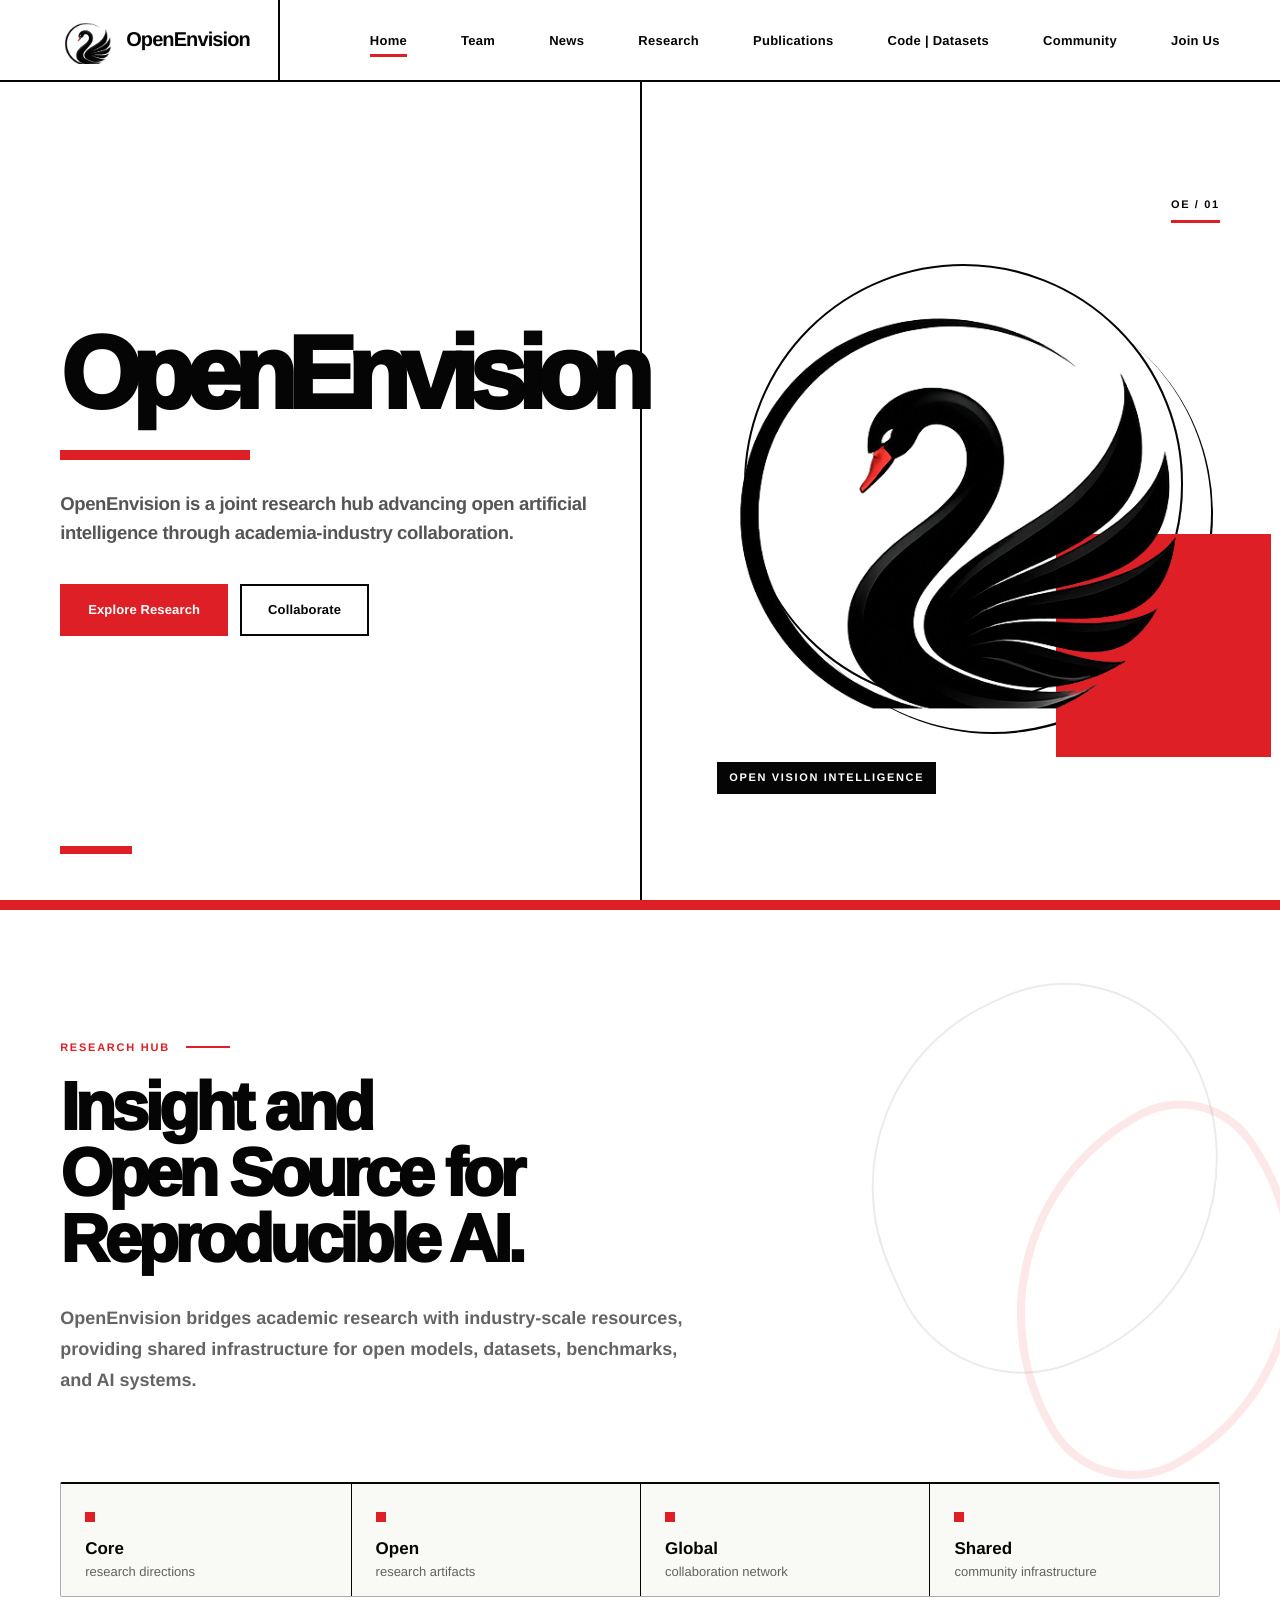
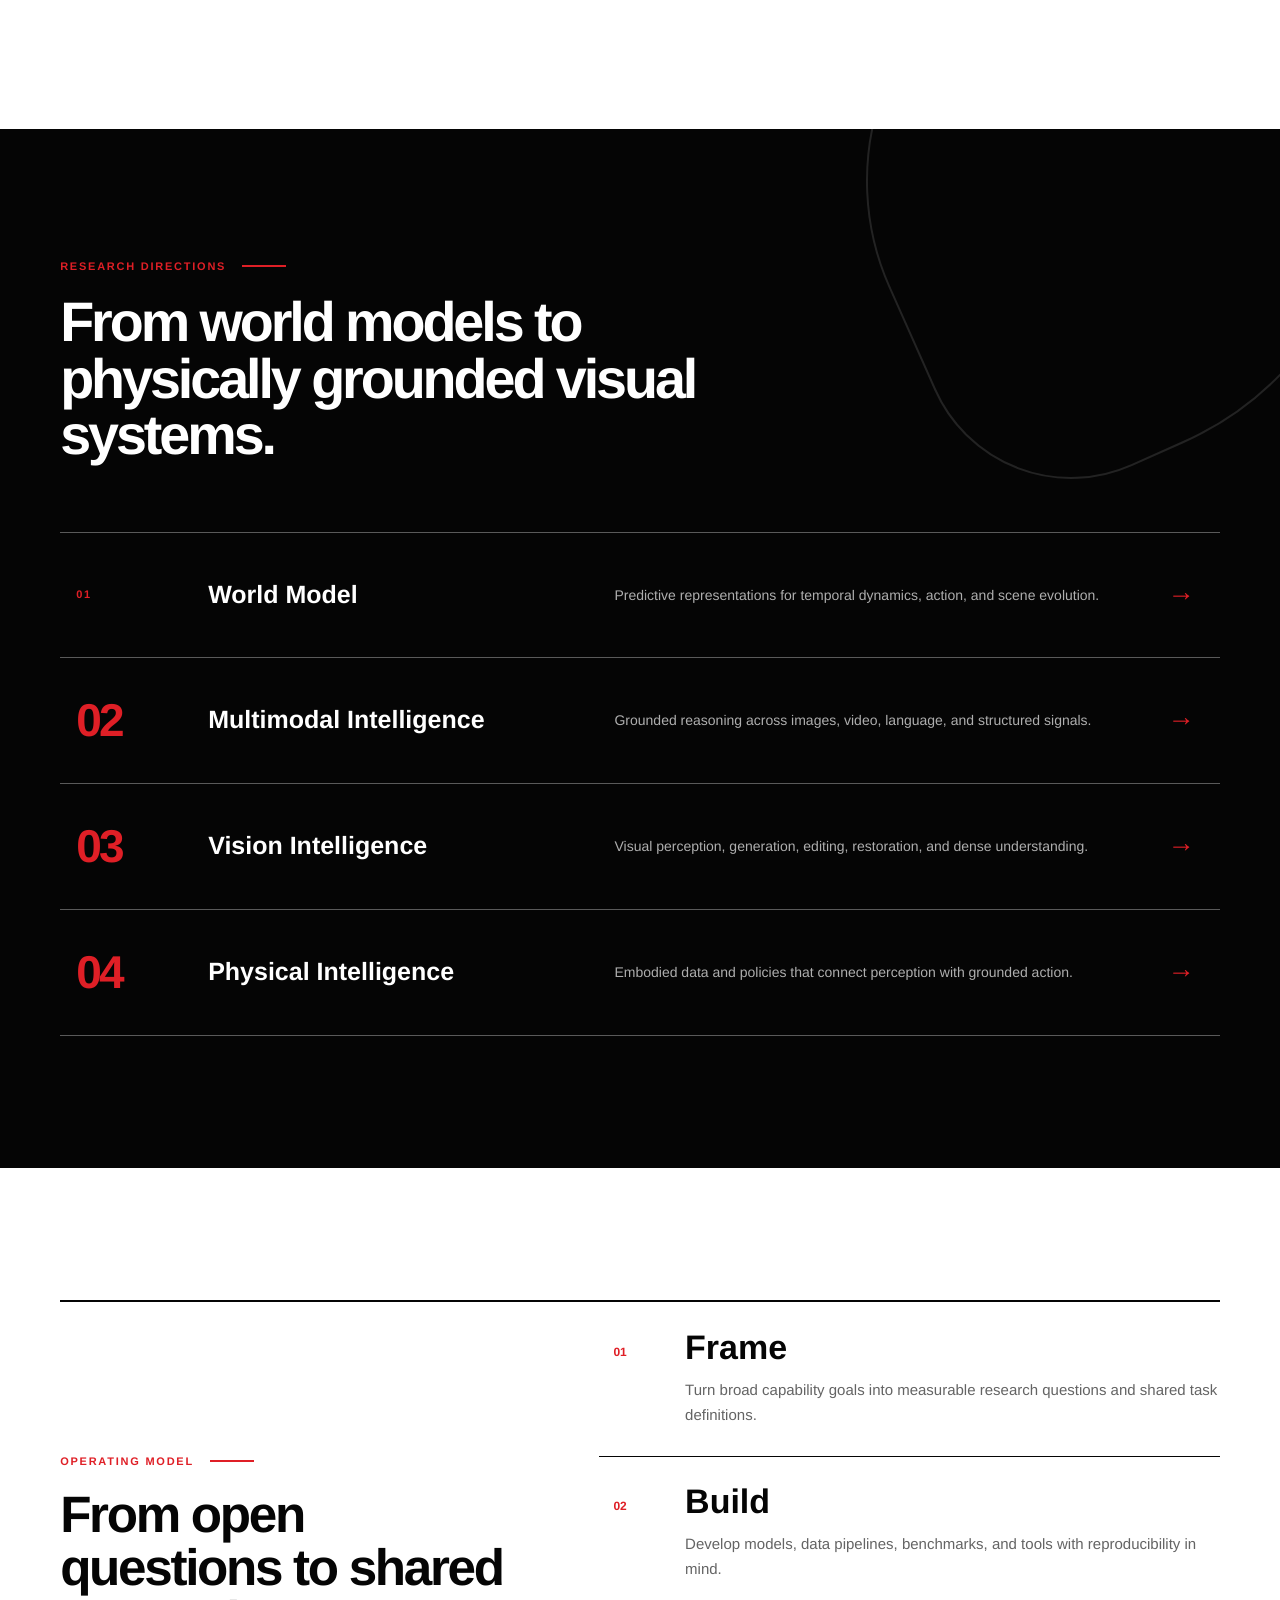
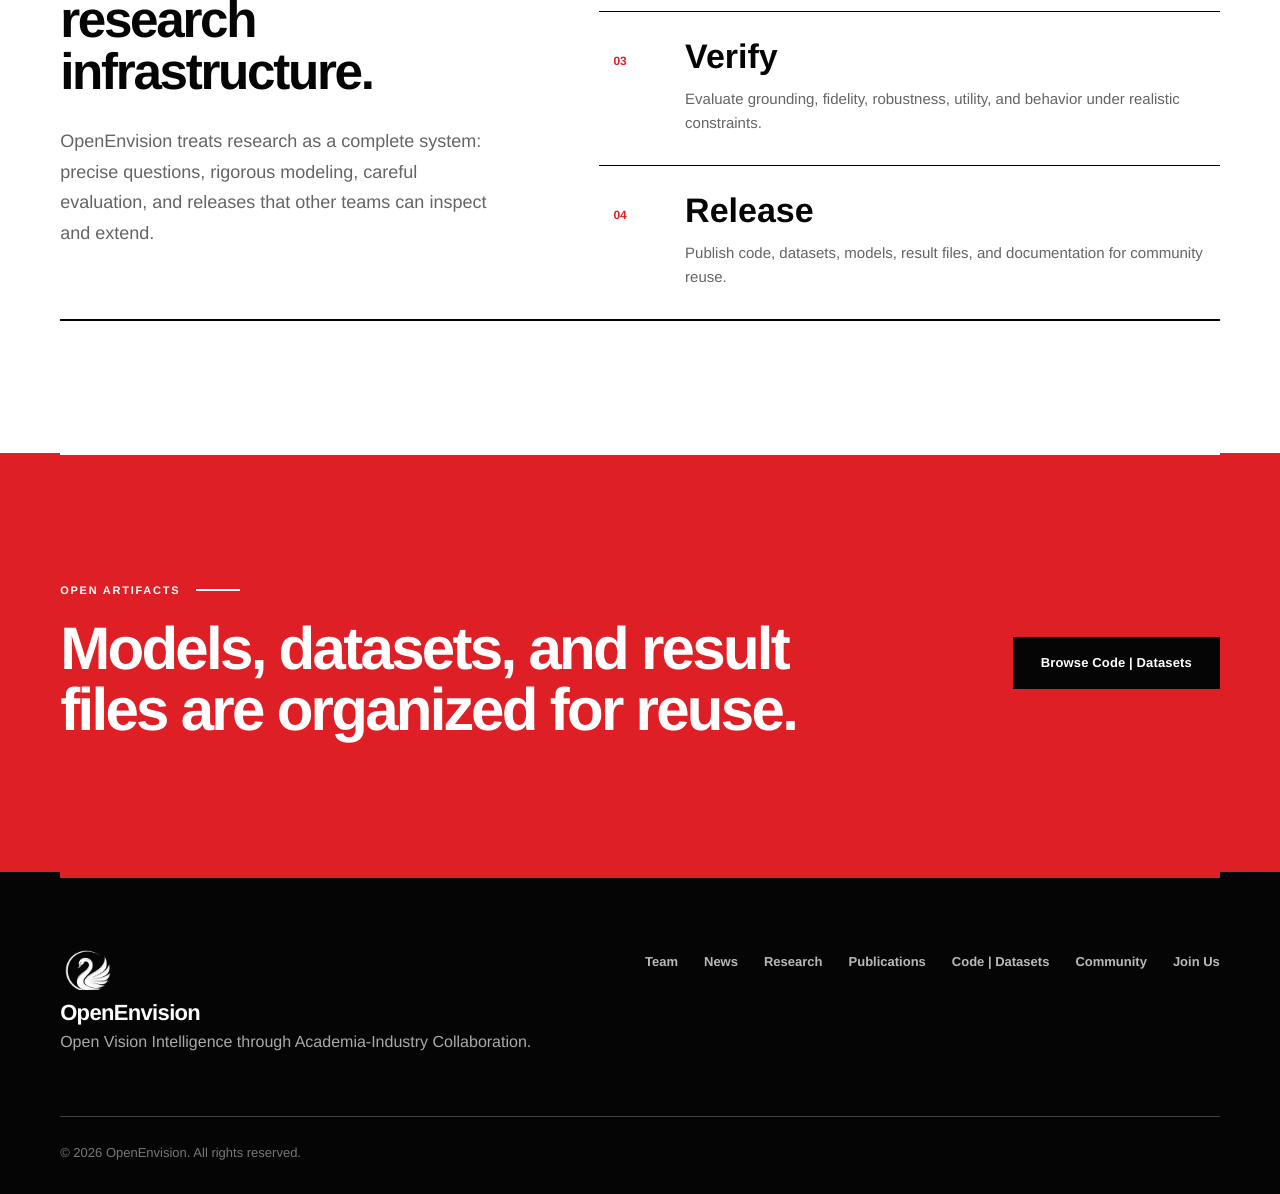
==== commit 207ab803: "update" ====
--- a/index.html
+++ b/index.html
@@ -13,6 +13,7 @@
     <link rel="shortcut icon" type="image/png" href="assets/img/brand/openenvision_mark.png?v=tab-logo" />
     <link rel="apple-touch-icon" href="assets/img/brand/openenvision_mark.png?v=tab-logo" />
     <link rel="stylesheet" href="assets/css/styles.css?v=visual-system-20260710-community" />
+    <link rel="stylesheet" href="assets/css/black-swan-theme.css?v=20260721" />
   </head>
   <body class="home-page" data-page="home">
     <header class="site-header" data-header>
@@ -40,18 +41,22 @@
 
     <main>
       <section class="home-hero" aria-label="OpenEnvision introduction">
-        <canvas id="starfield" aria-hidden="true"></canvas>
-        <div class="hero-shade" aria-hidden="true"></div>
-
         <div class="hero-content">
-          <h1>OpenEnvision</h1>
-          <p class="hero-copy">
-            OpenEnvision is a joint research hub advancing open artificial intelligence through
-            academia-industry collaboration.
-          </p>
-          <div class="hero-actions" aria-label="Primary actions">
-            <a class="button button-primary" href="research.html">Explore Research</a>
-            <a class="button button-secondary" href="join-us.html">Collaborate</a>
+          <div class="hero-copy-block">
+            <h1>OpenEnvision</h1>
+            <p class="hero-copy">
+              OpenEnvision is a joint research hub advancing open artificial intelligence through
+              academia-industry collaboration.
+            </p>
+            <div class="hero-actions" aria-label="Primary actions">
+              <a class="button button-primary" href="research.html">Explore Research</a>
+              <a class="button button-secondary" href="join-us.html">Collaborate</a>
+            </div>
+          </div>
+          <div class="hero-swan" aria-hidden="true">
+            <span class="hero-swan-index">OE / 01</span>
+            <img src="assets/img/brand/openenvision_mark.png" alt="" />
+            <span class="hero-swan-caption">Open vision intelligence</span>
           </div>
         </div>
       </section>
--- a/assets/css/styles.css
+++ b/assets/css/styles.css
@@ -1626,6 +1626,29 @@
   line-height: 0.8;
   letter-spacing: 0;
   pointer-events: none;
+}
+
+.member-portrait-link {
+  pointer-events: auto;
+  color: inherit;
+  text-decoration: none;
+  cursor: pointer;
+  transition: color 180ms ease;
+}
+
+.member-portrait-link:hover,
+.member-portrait-link:focus-visible {
+  color: rgba(7, 8, 9, 0.14);
+}
+
+.team-member-featured .member-portrait-link:hover,
+.team-member-featured .member-portrait-link:focus-visible {
+  color: rgba(255, 255, 255, 0.18);
+}
+
+.member-portrait-link:focus-visible {
+  outline: 2px solid currentColor;
+  outline-offset: 6px;
 }
 
 .team-member-featured .member-portrait {
--- a/assets/css/black-swan-theme.css
+++ b/assets/css/black-swan-theme.css
@@ -0,0 +1,1616 @@
+/*
+ * OpenEnvision · Black Swan identity
+ * Three-colour system: black, white, red.
+ */
+
+:root {
+  --ink: #050505;
+  --ink-soft: #111111;
+  --paper: #ffffff;
+  --sheet: #ffffff;
+  --line: rgba(5, 5, 5, 0.18);
+  --line-dark: rgba(255, 255, 255, 0.24);
+  --muted: rgba(5, 5, 5, 0.62);
+  --red: #df1f26;
+  --red-dark: #b80f16;
+  --green: #df1f26;
+  --blue: #df1f26;
+  --gold: #df1f26;
+  --radius: 2px;
+  --shadow: 0 24px 70px rgba(5, 5, 5, 0.09);
+  --page-gutter: clamp(22px, 4.7vw, 72px);
+  --page-width: 1360px;
+}
+
+html {
+  background: var(--ink);
+}
+
+body,
+.research-page-main,
+.publications-main,
+.resources-main,
+.team-main,
+.news-main {
+  color: var(--ink);
+  background: var(--paper);
+}
+
+body {
+  font-family: Arial, Helvetica, sans-serif;
+}
+
+h1,
+h2,
+h3,
+.brand,
+.button,
+.footer-brand {
+  font-family: Arial, Helvetica, sans-serif;
+}
+
+::selection {
+  color: var(--white, #fff);
+  background: var(--red);
+}
+
+/* Header */
+.site-header,
+.site-header.is-scrolled,
+.site-header.nav-active,
+.home-page .site-header:not(.is-scrolled):not(.nav-active),
+.join-page .site-header:not(.is-scrolled):not(.nav-active) {
+  top: 0;
+  right: 0;
+  left: 0;
+  width: 100%;
+  height: 82px;
+  padding: 0 var(--page-gutter);
+  color: var(--ink);
+  border: 0;
+  border-bottom: 2px solid var(--ink);
+  border-radius: 0;
+  background: #fff;
+  box-shadow: none;
+  backdrop-filter: none;
+  -webkit-backdrop-filter: none;
+}
+
+.site-header.is-scrolled,
+.site-header.nav-active {
+  height: 70px;
+}
+
+.brand {
+  gap: 10px;
+  padding-right: 28px;
+  color: var(--ink);
+  font-size: 20px;
+  font-weight: 900;
+  letter-spacing: -0.045em;
+  border-right: 2px solid var(--ink);
+}
+
+.site-header.is-scrolled .brand,
+.site-header.nav-active .brand {
+  border-right-color: var(--ink);
+}
+
+.brand-logo,
+.site-header.is-scrolled .brand-logo,
+.site-header.nav-active .brand-logo,
+.site-header:not(.is-scrolled):not(.nav-active) .brand-logo,
+.home-page .site-header:not(.is-scrolled):not(.nav-active) .brand-logo,
+.join-page .site-header:not(.is-scrolled):not(.nav-active) .brand-logo {
+  width: 56px;
+  height: 48px;
+  filter: none;
+  opacity: 1;
+}
+
+.site-nav {
+  width: auto;
+  max-width: 850px;
+  gap: clamp(18px, 2vw, 34px);
+  margin-right: 0;
+  margin-left: auto;
+  color: var(--ink);
+  font-size: 13px;
+  font-weight: 900;
+  letter-spacing: 0.02em;
+}
+
+.site-nav a {
+  padding: 13px 0;
+  opacity: 1;
+}
+
+.site-nav a::after {
+  bottom: 4px;
+  height: 3px;
+  border-radius: 0;
+  background: var(--red);
+}
+
+.nav-toggle {
+  color: var(--ink);
+  border: 2px solid var(--ink);
+  border-radius: 0;
+}
+
+/* Shared brand language */
+.eyebrow,
+.section-kicker,
+.artifact-card span,
+.preview-card span,
+.join-card span,
+.row-number {
+  color: var(--red);
+  font-size: 11px;
+  font-weight: 900;
+  letter-spacing: 0.16em;
+}
+
+.section-kicker::after,
+.eyebrow::after {
+  width: 44px;
+  height: 2px;
+  background: var(--red);
+  opacity: 1;
+}
+
+.button {
+  min-height: 52px;
+  padding: 0 26px;
+  font-size: 13px;
+  font-weight: 900;
+  letter-spacing: 0.01em;
+  border-width: 2px;
+  border-radius: 0;
+  box-shadow: none;
+}
+
+.button-primary {
+  color: #fff;
+  background: var(--red);
+  box-shadow: none;
+}
+
+.button-primary:hover {
+  color: #fff;
+  background: var(--ink);
+  box-shadow: none;
+}
+
+.button-secondary {
+  color: var(--ink);
+  border-color: var(--ink);
+  background: #fff;
+  backdrop-filter: none;
+}
+
+.button-secondary:hover {
+  color: #fff;
+  border-color: var(--ink);
+  background: var(--ink);
+}
+
+.button-dark {
+  color: #fff;
+  border-color: var(--ink);
+  background: var(--ink);
+}
+
+/* Homepage hero */
+.home-hero {
+  height: auto;
+  min-height: min(920px, 100svh);
+  padding-top: 82px;
+  overflow: hidden;
+  color: var(--ink);
+  border-bottom: 10px solid var(--red);
+  background: #fff;
+}
+
+.home-hero::before {
+  inset: 82px auto 0 50%;
+  width: 2px;
+  height: auto;
+  background: var(--ink);
+  filter: none;
+  transform: none;
+  animation: none;
+}
+
+.home-hero::after {
+  right: auto;
+  bottom: 46px;
+  left: var(--page-gutter);
+  width: 72px;
+  height: 8px;
+  border: 0;
+  border-radius: 0;
+  background: var(--red);
+  opacity: 1;
+}
+
+#starfield,
+.hero-shade {
+  display: none;
+}
+
+.hero-content {
+  position: relative;
+  display: grid;
+  width: min(var(--page-width), calc(100% - (var(--page-gutter) * 2)));
+  min-height: calc(min(920px, 100svh) - 82px);
+  grid-template-columns: minmax(0, 1fr) minmax(430px, 0.92fr);
+  gap: clamp(56px, 7vw, 110px);
+  align-items: center;
+  padding: 82px 0 96px;
+  margin: 0 auto;
+}
+
+.hero-copy-block {
+  position: relative;
+  z-index: 3;
+  max-width: 760px;
+}
+
+.home-hero h1 {
+  max-width: 760px;
+  margin: 0;
+  color: var(--ink);
+  font-size: clamp(72px, 8vw, 126px);
+  font-weight: 950;
+  line-height: 0.82;
+  letter-spacing: -0.085em;
+  text-wrap: balance;
+}
+
+.home-hero h1::after {
+  display: block;
+  width: min(210px, 34%);
+  height: 10px;
+  margin-top: 34px;
+  content: "";
+  background: var(--red);
+}
+
+.hero-copy {
+  max-width: 650px;
+  margin-top: 30px;
+  color: rgba(5, 5, 5, 0.68);
+  font-size: clamp(18px, 1.45vw, 22px);
+  font-weight: 600;
+  line-height: 1.56;
+  letter-spacing: -0.02em;
+}
+
+.hero-actions {
+  gap: 12px;
+  margin-top: 36px;
+}
+
+.hero-swan {
+  position: relative;
+  display: grid;
+  min-height: 620px;
+  place-items: center;
+  isolation: isolate;
+}
+
+.hero-swan::before {
+  position: absolute;
+  z-index: -2;
+  width: min(34vw, 520px);
+  aspect-ratio: 1;
+  content: "";
+  border: 2px solid var(--ink);
+  border-radius: 50%;
+  box-shadow:
+    28px 28px 0 #fff,
+    30px 30px 0 var(--ink);
+}
+
+.hero-swan::after {
+  position: absolute;
+  z-index: -1;
+  right: -10%;
+  bottom: 6%;
+  width: 42%;
+  height: 36%;
+  content: "";
+  background: var(--red);
+}
+
+.hero-swan img {
+  width: min(43vw, 650px);
+  max-width: 100%;
+  height: auto;
+  filter: contrast(1.12);
+  transform: translate(-1%, -1%);
+}
+
+.hero-swan-index,
+.hero-swan-caption {
+  position: absolute;
+  z-index: 3;
+  color: var(--ink);
+  font-size: 11px;
+  font-weight: 900;
+  letter-spacing: 0.15em;
+  text-transform: uppercase;
+}
+
+.hero-swan-index {
+  top: 4%;
+  right: 0;
+  padding-bottom: 9px;
+  border-bottom: 3px solid var(--red);
+}
+
+.hero-swan-caption {
+  bottom: 0;
+  left: 2%;
+  padding: 10px 12px;
+  color: #fff;
+  background: var(--ink);
+}
+
+/* Homepage sections */
+.section {
+  padding-top: 132px;
+  padding-bottom: 132px;
+}
+
+.statement-section {
+  color: var(--ink);
+  background: #fff;
+}
+
+.statement-section::before {
+  top: 84px;
+  right: 4%;
+  width: 360px;
+  height: 360px;
+  border: 2px solid var(--ink);
+  border-radius: 58% 42% 62% 38%;
+  opacity: 0.08;
+  transform: rotate(-24deg);
+}
+
+.statement-section::after {
+  top: 218px;
+  right: -3%;
+  width: 310px;
+  height: 310px;
+  border: 8px solid var(--red);
+  border-radius: 72% 28% 70% 30%;
+  opacity: 0.1;
+  transform: rotate(-31deg);
+}
+
+.statement h2 {
+  color: var(--ink);
+  font-weight: 950;
+  letter-spacing: -0.065em;
+}
+
+.statement p:last-child {
+  color: var(--muted);
+  font-weight: 600;
+}
+
+.metric-strip {
+  border-top: 2px solid var(--ink);
+}
+
+.metric-strip div {
+  border-left: 1px solid var(--ink);
+}
+
+.metric-strip div::before {
+  width: 10px;
+  height: 10px;
+  border: 0;
+  background: var(--red);
+  transform: none;
+}
+
+.metric-strip strong {
+  color: var(--ink);
+  font-weight: 900;
+}
+
+.metric-strip span {
+  color: var(--muted);
+}
+
+.preview-section {
+  color: #fff;
+  background: var(--ink);
+}
+
+.preview-section::before {
+  top: -210px;
+  right: -110px;
+  width: 520px;
+  height: 520px;
+  border: 2px solid #fff;
+  border-radius: 56% 44% 68% 32%;
+  box-shadow: none;
+  opacity: 0.12;
+  transform: rotate(-24deg);
+}
+
+.preview-section .section-head h2 {
+  color: #fff;
+  font-weight: 900;
+  letter-spacing: -0.055em;
+}
+
+.preview-card {
+  color: #fff;
+  border-bottom-color: rgba(255, 255, 255, 0.34);
+}
+
+.preview-card:first-child {
+  border-top-color: rgba(255, 255, 255, 0.34);
+}
+
+.preview-card:hover {
+  padding-right: 28px;
+  padding-left: 28px;
+  color: var(--ink);
+  border-color: #fff;
+  background: #fff;
+}
+
+.preview-card h3,
+.preview-card:hover h3 {
+  color: inherit;
+  font-weight: 900;
+}
+
+.preview-card p {
+  color: rgba(255, 255, 255, 0.68);
+}
+
+.preview-card:hover p {
+  color: rgba(5, 5, 5, 0.66);
+}
+
+.preview-card span,
+.preview-card:nth-child(2) span,
+.preview-card:nth-child(3) span,
+.preview-card:nth-child(4) span,
+.preview-card::after {
+  color: var(--red);
+  font-weight: 900;
+}
+
+.home-system-section {
+  color: var(--ink);
+  background: #fff;
+}
+
+.home-system-section::before {
+  background-image: none;
+}
+
+.home-system-shell {
+  border-top: 2px solid var(--ink);
+  border-bottom: 2px solid var(--ink);
+}
+
+.home-system-copy h2,
+.home-system-flow h3 {
+  font-weight: 900;
+}
+
+.home-system-copy > p:last-child,
+.home-system-flow p {
+  color: var(--muted);
+}
+
+.home-system-flow article {
+  border-top-color: var(--ink);
+}
+
+.home-system-flow span {
+  color: var(--red);
+  font-weight: 900;
+}
+
+.resources-band {
+  color: #fff;
+  background: var(--red);
+}
+
+.resources-band::before {
+  height: 2px;
+  background: #fff;
+}
+
+.resources-band .section-kicker,
+.resources-band h2 {
+  color: #fff;
+}
+
+.resources-band .section-kicker::after {
+  background: #fff;
+}
+
+.resources-band .button-dark {
+  color: #fff;
+  border-color: var(--ink);
+  background: var(--ink);
+}
+
+.resources-band .button-dark:hover {
+  color: var(--ink);
+  border-color: #fff;
+  background: #fff;
+}
+
+/* Interior hero family */
+.research-landing,
+.publications-hero,
+.resources-hero,
+.news-hero,
+.network-section,
+.join-page .join-landing {
+  position: relative;
+  overflow: hidden;
+  color: #fff;
+  border-bottom: 10px solid var(--red);
+  background: var(--ink);
+}
+
+.research-landing::before,
+.publications-hero::before,
+.resources-hero::before,
+.network-section::before,
+.join-page .join-landing::before {
+  position: absolute;
+  inset: auto 2% -20% auto;
+  width: min(46vw, 670px);
+  height: min(46vw, 670px);
+  content: "";
+  background: url("../img/brand/openenvision_mark.png") center / contain no-repeat;
+  filter: grayscale(1) invert(1);
+  opacity: 0.09;
+  mask-image: none;
+  transform: rotate(-5deg);
+  pointer-events: none;
+}
+
+.research-landing::after,
+.publications-hero::after,
+.resources-hero::after,
+.network-section::after,
+.join-page .join-landing::after {
+  position: absolute;
+  right: var(--page-gutter);
+  bottom: 0;
+  left: var(--page-gutter);
+  width: auto;
+  height: 2px;
+  min-width: 0;
+  min-height: 0;
+  content: "";
+  border: 0;
+  border-radius: 0;
+  background: rgba(255, 255, 255, 0.28);
+  opacity: 1;
+}
+
+.research-landing,
+.publications-hero,
+.resources-hero {
+  min-height: min(720px, 100svh);
+  padding-top: 164px;
+}
+
+.research-landing-copy h1,
+.publications-hero-copy h1,
+.resources-hero-copy h1,
+.network-head h1,
+.news-hero-copy h1,
+.join-page .join-landing-copy h1 {
+  color: #fff;
+  font-weight: 950;
+  letter-spacing: -0.075em;
+}
+
+.research-landing-copy p:last-of-type,
+.publications-hero-copy p:last-of-type,
+.resources-hero-copy p:last-of-type,
+.news-hero-copy > p:last-child,
+.join-page .join-landing-copy > p:last-of-type {
+  color: rgba(255, 255, 255, 0.7);
+  font-weight: 600;
+}
+
+.research-anchors a,
+.publication-anchors a,
+.resource-anchors a,
+.join-page .join-anchors a {
+  color: #fff;
+  border-bottom: 2px solid rgba(255, 255, 255, 0.44);
+  border-radius: 0;
+  background: transparent;
+}
+
+.research-anchors a:hover,
+.publication-anchors a:hover,
+.resource-anchors a:hover,
+.join-page .join-anchors a:hover {
+  color: #fff;
+  border-color: var(--red);
+}
+
+.research-visual,
+.publication-record-panel,
+.resource-console,
+.join-network-visual,
+.network-detail,
+.news-brief {
+  color: #fff;
+  border: 2px solid rgba(255, 255, 255, 0.42);
+  border-radius: 0;
+  background: var(--ink);
+  box-shadow: 18px 18px 0 var(--red);
+  backdrop-filter: none;
+  -webkit-backdrop-filter: none;
+}
+
+.research-visual::before,
+.publication-record-panel::before,
+.resource-console::before,
+.join-network-visual::before,
+.news-brief::before {
+  background-image: none;
+}
+
+.system-core,
+.network-core {
+  color: #fff;
+  background: var(--red);
+  box-shadow: none;
+}
+
+.system-node,
+.network-node {
+  color: #fff;
+  border-color: rgba(255, 255, 255, 0.46);
+  background: var(--ink);
+}
+
+/* Editorial content and cards */
+.research-focus-section,
+.research-method-section,
+.publication-feature-section,
+.publication-index-section,
+.resource-types-section,
+.worldfoundry-section,
+.catalog-preview-section,
+.release-workflow-section,
+.release-standards-section,
+.news-feed-section,
+.team-showcase,
+.join-page .join-opportunities-section {
+  background: #fff;
+}
+
+.research-focus-head h2,
+.research-method-copy h2,
+.publication-section-head h2,
+.resource-section-head h2,
+.release-workflow-copy h2,
+.release-standards-head h2,
+.news-feed-head h2,
+.join-page .join-section-head h2,
+.join-page .join-fit-copy h2,
+.team-title-block h1 {
+  color: var(--ink);
+  font-weight: 950;
+  letter-spacing: -0.065em;
+}
+
+.research-focus-card,
+.resource-type-card,
+.team-member,
+.publication-featured-card,
+.publication-index-row,
+.publication-next,
+.worldfoundry-panel,
+.catalog-preview-panel,
+.release-workflow-panel,
+.release-standards-grid,
+.join-value-list article,
+.join-page .join-contact-inner {
+  border: 2px solid var(--ink);
+  border-radius: 0;
+  background: #fff;
+  box-shadow: none;
+}
+
+.research-focus-card:hover,
+.resource-type-card:hover,
+.team-member:hover,
+.join-value-list article:hover {
+  border-color: var(--red);
+  box-shadow: 10px 10px 0 var(--red);
+  transform: translate(-4px, -4px);
+}
+
+.research-focus-card,
+.resource-type-card,
+.focus-world,
+.focus-multimodal,
+.focus-vision,
+.focus-physical,
+.resource-code-card,
+.resource-model-card,
+.resource-data-card,
+.resource-benchmark-card {
+  --focus-accent: var(--red);
+  --resource-accent: var(--red);
+}
+
+.research-focus-card::before,
+.resource-type-card::before {
+  height: 7px;
+  background: var(--red);
+}
+
+.research-focus-card::after,
+.resource-type-card::after {
+  display: none;
+}
+
+.focus-icon,
+.resource-icon,
+.release-standards-grid .release-standard-icon {
+  color: var(--red);
+  border: 2px solid var(--red);
+  border-radius: 0;
+  background: #fff;
+}
+
+.focus-label,
+.focus-index,
+.resource-type-card > span,
+.release-standard-index,
+.member-index,
+.index-year {
+  color: var(--red);
+  font-weight: 900;
+}
+
+.focus-points li,
+.worldfoundry-tags span,
+.publication-tags span,
+.index-template-links span,
+.member-tags span {
+  color: var(--ink);
+  border-color: var(--ink);
+  border-radius: 0;
+  background: #fff;
+}
+
+.research-method-panel,
+.release-workflow-panel {
+  border-radius: 0;
+  background: var(--ink);
+}
+
+.research-loop-list div,
+.release-steps div,
+.release-standards-grid div {
+  background: #fff;
+}
+
+.publication-year-block,
+.worldfoundry-release-card,
+.catalog-board {
+  color: #fff;
+  background: var(--ink);
+}
+
+.publication-mini-figure i,
+.publication-mini-figure b,
+.catalog-board i,
+.catalog-board b,
+.worldfoundry-release-card i {
+  background: var(--red);
+}
+
+.publication-index-row:hover {
+  border-color: var(--red);
+}
+
+.resource-hub-item span,
+.resource-console .console-top span,
+.console-status span {
+  color: var(--red);
+}
+
+/* Team and collaboration map */
+.network-section {
+  background: var(--ink);
+}
+
+.map-card {
+  border: 2px solid rgba(255, 255, 255, 0.42);
+  border-radius: 0;
+  background: var(--ink);
+}
+
+.collab-map .leaflet-tile-pane,
+.partner-logo-img {
+  filter: grayscale(1) contrast(1.08);
+}
+
+.collab-map .leaflet-control-attribution {
+  filter: grayscale(1);
+}
+
+.map-toolbar button {
+  color: #fff;
+  border: 1px solid rgba(255, 255, 255, 0.38);
+  border-radius: 0;
+  background: var(--ink);
+}
+
+.map-toolbar button:hover,
+.map-toolbar button.is-active {
+  color: #fff;
+  border-color: var(--red);
+  background: var(--red);
+}
+
+.partner-strip,
+.partner-logo-wall {
+  border: 2px solid #fff;
+  border-radius: 0;
+  background: var(--ink);
+}
+
+.partner-strip div {
+  color: #fff;
+  border-left-color: rgba(255, 255, 255, 0.34);
+  background: var(--ink);
+}
+
+.partner-logo-card,
+.partner-logo-card.is-dark {
+  border-radius: 0;
+  background: #fff;
+}
+
+.team-member-featured {
+  color: #fff;
+  background: var(--ink);
+}
+
+.team-member-featured h2,
+.team-member-featured h3,
+.team-member-featured .member-copy,
+.team-member-featured .member-index {
+  color: #fff;
+}
+
+.member-portrait {
+  color: #fff;
+  border-radius: 0;
+  background: var(--ink);
+}
+
+.team-member-featured .member-portrait {
+  top: 28px;
+  z-index: 2;
+  color: #fff;
+  background: var(--red);
+}
+
+.team-member-featured .member-portrait-link:hover,
+.team-member-featured .member-portrait-link:focus-visible {
+  color: #fff;
+}
+
+/* News */
+.news-hero {
+  background: var(--ink);
+}
+
+.news-hero::before {
+  position: absolute;
+  right: -3%;
+  bottom: -34%;
+  width: min(52vw, 720px);
+  aspect-ratio: 1;
+  content: "";
+  background: url("../img/brand/openenvision_mark.png") center / contain no-repeat;
+  filter: grayscale(1) invert(1);
+  opacity: 0.08;
+}
+
+.news-month {
+  border: 2px solid var(--ink);
+  border-radius: 0;
+}
+
+.news-month-summary {
+  color: var(--ink);
+  background: #fff;
+}
+
+.news-month-summary:hover {
+  color: #fff;
+  background: var(--ink);
+}
+
+.news-day time strong,
+.news-day > div > p:first-child {
+  color: var(--red);
+  font-weight: 900;
+}
+
+.news-day a,
+.news-links a {
+  color: #fff;
+  border: 2px solid var(--ink);
+  border-radius: 0;
+  background: var(--ink);
+}
+
+.news-day a:hover,
+.news-links a:hover {
+  border-color: var(--red);
+  background: var(--red);
+}
+
+/* Join */
+.join-page {
+  --join-ink: #050505;
+  --join-paper: #ffffff;
+  --join-text: #050505;
+  --join-muted: rgba(5, 5, 5, 0.62);
+  --join-line: rgba(5, 5, 5, 0.22);
+  --join-red: #df1f26;
+  background: #fff;
+}
+
+.network-signals rect,
+.network-signals rect:nth-child(3),
+.network-signals rect:nth-child(4),
+.network-signals rect:nth-child(7),
+.network-signals rect:nth-child(8) {
+  fill: #fff;
+}
+
+.network-signals rect:nth-child(even) {
+  fill: var(--red);
+}
+
+.join-page .join-landing {
+  background: var(--ink);
+}
+
+body.join-page {
+  background: #fff;
+}
+
+.join-page .button-primary,
+.join-page .network-core {
+  color: #fff;
+  background: var(--red);
+}
+
+.join-page .join-scope-rail {
+  color: #fff;
+  border-color: rgba(255, 255, 255, 0.34);
+  background: var(--ink);
+}
+
+.join-page .join-scope-rail > div {
+  border-color: rgba(255, 255, 255, 0.28);
+  background: var(--ink);
+}
+
+.join-page .join-scope-rail span,
+.join-page .join-opportunity-index,
+.join-page .join-value-list span,
+.join-page .join-value-list article:nth-child(2) span,
+.join-page .join-value-list article:nth-child(3) span,
+.join-page .join-value-list article:nth-child(4) span,
+.join-page .join-value-list article:nth-child(5) span {
+  color: var(--red);
+}
+
+.join-page .join-value-list article::before,
+.join-page .join-value-list article:nth-child(2)::before,
+.join-page .join-value-list article:nth-child(3)::before,
+.join-page .join-value-list article:nth-child(4)::before,
+.join-page .join-value-list article:nth-child(5)::before,
+.join-page .join-value-list article:nth-child(6)::before {
+  background: var(--red);
+}
+
+.join-page .join-fit-section,
+.join-page .join-contact-section {
+  background: var(--ink);
+}
+
+.join-page .join-fit-section::before,
+.join-page .join-contact-section::before {
+  background-image: none;
+}
+
+.join-page .join-fit-copy h2 {
+  color: #fff;
+}
+
+.join-page .join-contact-inner {
+  color: var(--ink);
+  box-shadow: 18px 18px 0 var(--red);
+}
+
+.join-page .join-contact-actions {
+  border: 2px solid var(--ink);
+  border-radius: 0;
+}
+
+.join-page .contact-link-card {
+  color: var(--ink);
+  border-top-color: var(--ink);
+  background: #fff;
+}
+
+.join-page .contact-link-card:hover {
+  color: #fff;
+  background: var(--red);
+}
+
+.join-page .contact-logo-wrap {
+  border-radius: 0;
+  background: #fff;
+}
+
+.join-page .contact-logo-wrap img {
+  filter: grayscale(1) contrast(1.2);
+}
+
+/* Community wrapper; the external site remains legible but monochrome. */
+body.community-page {
+  --community-border: rgba(255, 255, 255, 0.4);
+  --community-surface: #050505;
+  color: #fff;
+  background: var(--ink);
+}
+
+.community-main {
+  background: var(--ink);
+}
+
+.community-toolbar {
+  border: 2px solid #fff;
+  border-bottom: 0;
+  border-radius: 0;
+  background: var(--ink);
+  backdrop-filter: none;
+  -webkit-backdrop-filter: none;
+}
+
+.community-toolbar::after {
+  height: 4px;
+  background: var(--red);
+}
+
+.community-external-link {
+  color: #fff;
+  border: 2px solid #fff;
+  border-radius: 0;
+  background: var(--ink);
+}
+
+.community-external-link:hover {
+  color: #fff;
+  border-color: var(--red);
+  background: var(--red);
+}
+
+.community-frame-wrap {
+  border: 2px solid #fff;
+  border-radius: 0;
+  background: #fff;
+  box-shadow: 18px 18px 0 var(--red);
+}
+
+.community-native-surface {
+  position: relative;
+  display: grid;
+  min-height: 0;
+  flex: 1 1 auto;
+  grid-template-columns: minmax(0, 0.92fr) minmax(420px, 0.72fr);
+  overflow: hidden;
+  border: 2px solid #fff;
+  background: #fff;
+  box-shadow: 18px 18px 0 var(--red);
+}
+
+.community-native-copy {
+  display: flex;
+  flex-direction: column;
+  justify-content: center;
+  padding: clamp(52px, 7vw, 112px);
+  color: var(--ink);
+}
+
+.community-native-copy h2 {
+  max-width: 800px;
+  margin: 0;
+  font-size: clamp(54px, 5.8vw, 88px);
+  font-weight: 950;
+  line-height: 0.92;
+  letter-spacing: -0.07em;
+}
+
+.community-native-copy > p:not(.eyebrow) {
+  max-width: 690px;
+  margin: 30px 0 0;
+  color: var(--muted);
+  font-size: 17px;
+  font-weight: 600;
+  line-height: 1.68;
+}
+
+.community-native-actions {
+  display: flex;
+  flex-wrap: wrap;
+  gap: 12px;
+  margin-top: 38px;
+}
+
+.community-native-visual {
+  position: relative;
+  display: grid;
+  min-height: 620px;
+  place-items: center;
+  overflow: hidden;
+  color: #fff;
+  background: var(--ink);
+}
+
+.community-native-visual::before {
+  position: absolute;
+  width: 76%;
+  aspect-ratio: 1;
+  content: "";
+  border: 2px solid #fff;
+  border-radius: 50%;
+  opacity: 0.3;
+}
+
+.community-native-visual::after {
+  position: absolute;
+  right: 0;
+  bottom: 0;
+  width: 42%;
+  height: 36%;
+  content: "";
+  background: var(--red);
+}
+
+.community-native-visual img {
+  position: relative;
+  z-index: 1;
+  width: min(92%, 650px);
+  filter: grayscale(1) invert(1);
+  opacity: 0.94;
+}
+
+.community-native-visual span,
+.community-native-visual strong {
+  position: absolute;
+  z-index: 2;
+  font-weight: 900;
+  letter-spacing: 0.12em;
+  text-transform: uppercase;
+}
+
+.community-native-visual span {
+  top: 28px;
+  right: 28px;
+  padding-bottom: 8px;
+  color: #fff;
+  font-size: 11px;
+  border-bottom: 3px solid var(--red);
+}
+
+.community-native-visual strong {
+  bottom: 30px;
+  left: 30px;
+  padding: 11px 13px;
+  color: var(--ink);
+  font-size: 12px;
+  background: #fff;
+}
+
+.community-frame {
+  filter: none;
+}
+
+.community-frame-loading {
+  color: var(--ink);
+  background: #fff;
+}
+
+.community-loading-track {
+  border-radius: 0;
+  background: var(--ink);
+}
+
+.community-loading-track i {
+  border-radius: 0;
+  background: var(--red);
+}
+
+.community-mobile-launch {
+  color: var(--ink);
+  background: #fff;
+}
+
+.community-mobile-launch-inner {
+  border: 2px solid var(--ink);
+  border-radius: 0;
+  background: #fff;
+  box-shadow: 12px 12px 0 var(--red);
+}
+
+.community-mobile-blogxiv-logo {
+  filter: grayscale(1) contrast(1.12);
+}
+
+.community-mobile-launch p {
+  color: var(--muted);
+}
+
+.community-mobile-primary {
+  color: #fff;
+  border-radius: 0;
+  background: var(--red);
+  box-shadow: none;
+}
+
+.community-mobile-links a {
+  color: var(--ink);
+  border: 2px solid var(--ink);
+  border-radius: 0;
+  background: #fff;
+}
+
+.community-mobile-links a:hover {
+  color: #fff;
+  border-color: var(--red);
+  background: var(--red);
+}
+
+/* Footer */
+.site-footer,
+.join-page .site-footer {
+  color: rgba(255, 255, 255, 0.66);
+  border-top: 0;
+  background: var(--ink);
+}
+
+.site-footer::before,
+.join-page .site-footer::before {
+  height: 6px;
+  background: var(--red);
+}
+
+.footer-logo {
+  filter: grayscale(1) invert(1);
+  opacity: 1;
+}
+
+.footer-brand,
+.footer-links {
+  color: #fff;
+}
+
+.footer-brand {
+  font-weight: 900;
+}
+
+.footer-links a:hover {
+  color: var(--red);
+}
+
+.footer-copyright {
+  border-top-color: rgba(255, 255, 255, 0.24);
+}
+
+@media (max-width: 1180px) {
+  .site-header,
+  .site-header.is-scrolled,
+  .site-header.nav-active,
+  .home-page .site-header:not(.is-scrolled):not(.nav-active),
+  .join-page .site-header:not(.is-scrolled):not(.nav-active) {
+    right: 0;
+    left: 0;
+    padding-right: 24px;
+    padding-left: 24px;
+  }
+
+  .site-nav {
+    max-width: 680px;
+    gap: 16px;
+    font-size: 12px;
+  }
+
+  .hero-content {
+    grid-template-columns: minmax(0, 1fr) minmax(380px, 0.8fr);
+    gap: 46px;
+  }
+
+  .hero-swan {
+    min-height: 540px;
+  }
+}
+
+@media (max-width: 980px) {
+  .home-hero {
+    min-height: auto;
+  }
+
+  .hero-content {
+    min-height: auto;
+    grid-template-columns: 1fr;
+    gap: 20px;
+    padding-top: 112px;
+  }
+
+  .home-hero::before {
+    display: none;
+  }
+
+  .hero-copy-block {
+    max-width: 760px;
+  }
+
+  .hero-swan {
+    min-height: 520px;
+  }
+
+  .hero-swan::before {
+    width: min(58vw, 500px);
+  }
+
+  .hero-swan img {
+    width: min(66vw, 580px);
+  }
+}
+
+@media (max-width: 820px) {
+  .site-header,
+  .site-header.is-scrolled,
+  .site-header.nav-active,
+  .join-page .site-header:not(.is-scrolled):not(.nav-active) {
+    top: 0;
+    right: 0;
+    left: 0;
+    height: 68px;
+    padding: 0 16px 0 18px;
+  }
+
+  .brand {
+    padding-right: 0;
+    font-size: 18px;
+    border-right: 0;
+  }
+
+  .brand-logo,
+  .site-header.is-scrolled .brand-logo,
+  .site-header.nav-active .brand-logo {
+    width: 46px;
+    height: 40px;
+  }
+
+  .site-nav {
+    top: 68px;
+    right: 0;
+    left: 0;
+    padding: 10px 18px 18px;
+    color: var(--ink);
+    border: 0;
+    border-bottom: 2px solid var(--ink);
+    border-radius: 0;
+    background: #fff;
+    box-shadow: 0 18px 36px rgba(5, 5, 5, 0.12);
+    backdrop-filter: none;
+    font-size: 13px;
+  }
+
+  .site-nav a {
+    padding: 14px 6px;
+    border-bottom-color: rgba(5, 5, 5, 0.14);
+  }
+
+  .home-hero {
+    padding-top: 68px;
+  }
+
+  .home-hero h1 {
+    font-size: clamp(60px, 15vw, 94px);
+  }
+
+  .hero-content {
+    width: calc(100% - 40px);
+    padding-top: 76px;
+    padding-bottom: 82px;
+  }
+
+  .hero-swan-index {
+    right: 4%;
+  }
+
+  .research-landing,
+  .publications-hero,
+  .resources-hero,
+  .news-hero,
+  .network-section,
+  .join-page .join-landing {
+    padding-top: 116px;
+  }
+
+  .research-landing::before,
+  .publications-hero::before,
+  .resources-hero::before,
+  .network-section::before,
+  .join-page .join-landing::before {
+    width: 70vw;
+    height: 70vw;
+    opacity: 0.06;
+  }
+
+  .research-visual,
+  .publication-record-panel,
+  .resource-console,
+  .join-network-visual,
+  .network-detail,
+  .news-brief,
+  .join-page .join-contact-inner,
+  .community-frame-wrap {
+    box-shadow: 10px 10px 0 var(--red);
+  }
+
+  .metric-strip div:nth-child(3) {
+    border-left: 0;
+  }
+}
+
+@media (max-width: 620px) {
+  .section {
+    padding-top: 86px;
+    padding-bottom: 86px;
+  }
+
+  .home-hero h1 {
+    font-size: clamp(50px, 15.5vw, 72px);
+    line-height: 0.88;
+  }
+
+  .home-hero h1::after {
+    height: 7px;
+    margin-top: 24px;
+  }
+
+  .hero-copy {
+    margin-top: 24px;
+    font-size: 16px;
+  }
+
+  .hero-actions,
+  .hero-actions .button {
+    width: 100%;
+  }
+
+  .hero-swan {
+    min-height: 380px;
+  }
+
+  .hero-swan::before {
+    width: min(78vw, 370px);
+    box-shadow:
+      14px 14px 0 #fff,
+      16px 16px 0 var(--ink);
+  }
+
+  .hero-swan::after {
+    right: -10%;
+    bottom: 7%;
+  }
+
+  .hero-swan img {
+    width: min(92vw, 430px);
+  }
+
+  .hero-swan-index {
+    top: 0;
+  }
+
+  .hero-swan-caption {
+    left: 0;
+  }
+
+  .metric-strip div {
+    padding-right: 12px;
+    padding-left: 12px;
+  }
+
+  .preview-card:hover {
+    padding-right: 16px;
+    padding-left: 16px;
+  }
+
+  .research-focus-card:hover,
+  .resource-type-card:hover,
+  .team-member:hover,
+  .join-value-list article:hover {
+    box-shadow: 6px 6px 0 var(--red);
+    transform: translate(-2px, -2px);
+  }
+
+  .resources-band {
+    align-items: stretch;
+  }
+
+  .resources-band .button-dark {
+    width: 100%;
+  }
+
+  .community-main {
+    padding-top: 84px;
+  }
+
+  .community-native-surface {
+    grid-template-columns: 1fr;
+  }
+
+  .community-native-copy {
+    padding: 52px 24px;
+  }
+
+  .community-native-copy h2 {
+    font-size: clamp(44px, 13vw, 62px);
+  }
+
+  .community-native-actions,
+  .community-native-actions .button {
+    width: 100%;
+  }
+
+  .community-native-visual {
+    min-height: 430px;
+  }
+}
+
+@media (max-width: 799px) {
+  .community-frame {
+    display: block;
+  }
+}
+
+@media (prefers-reduced-motion: reduce) {
+  .hero-swan img,
+  .hero-swan::before,
+  .hero-swan::after {
+    animation: none;
+    transition: none;
+  }
+}
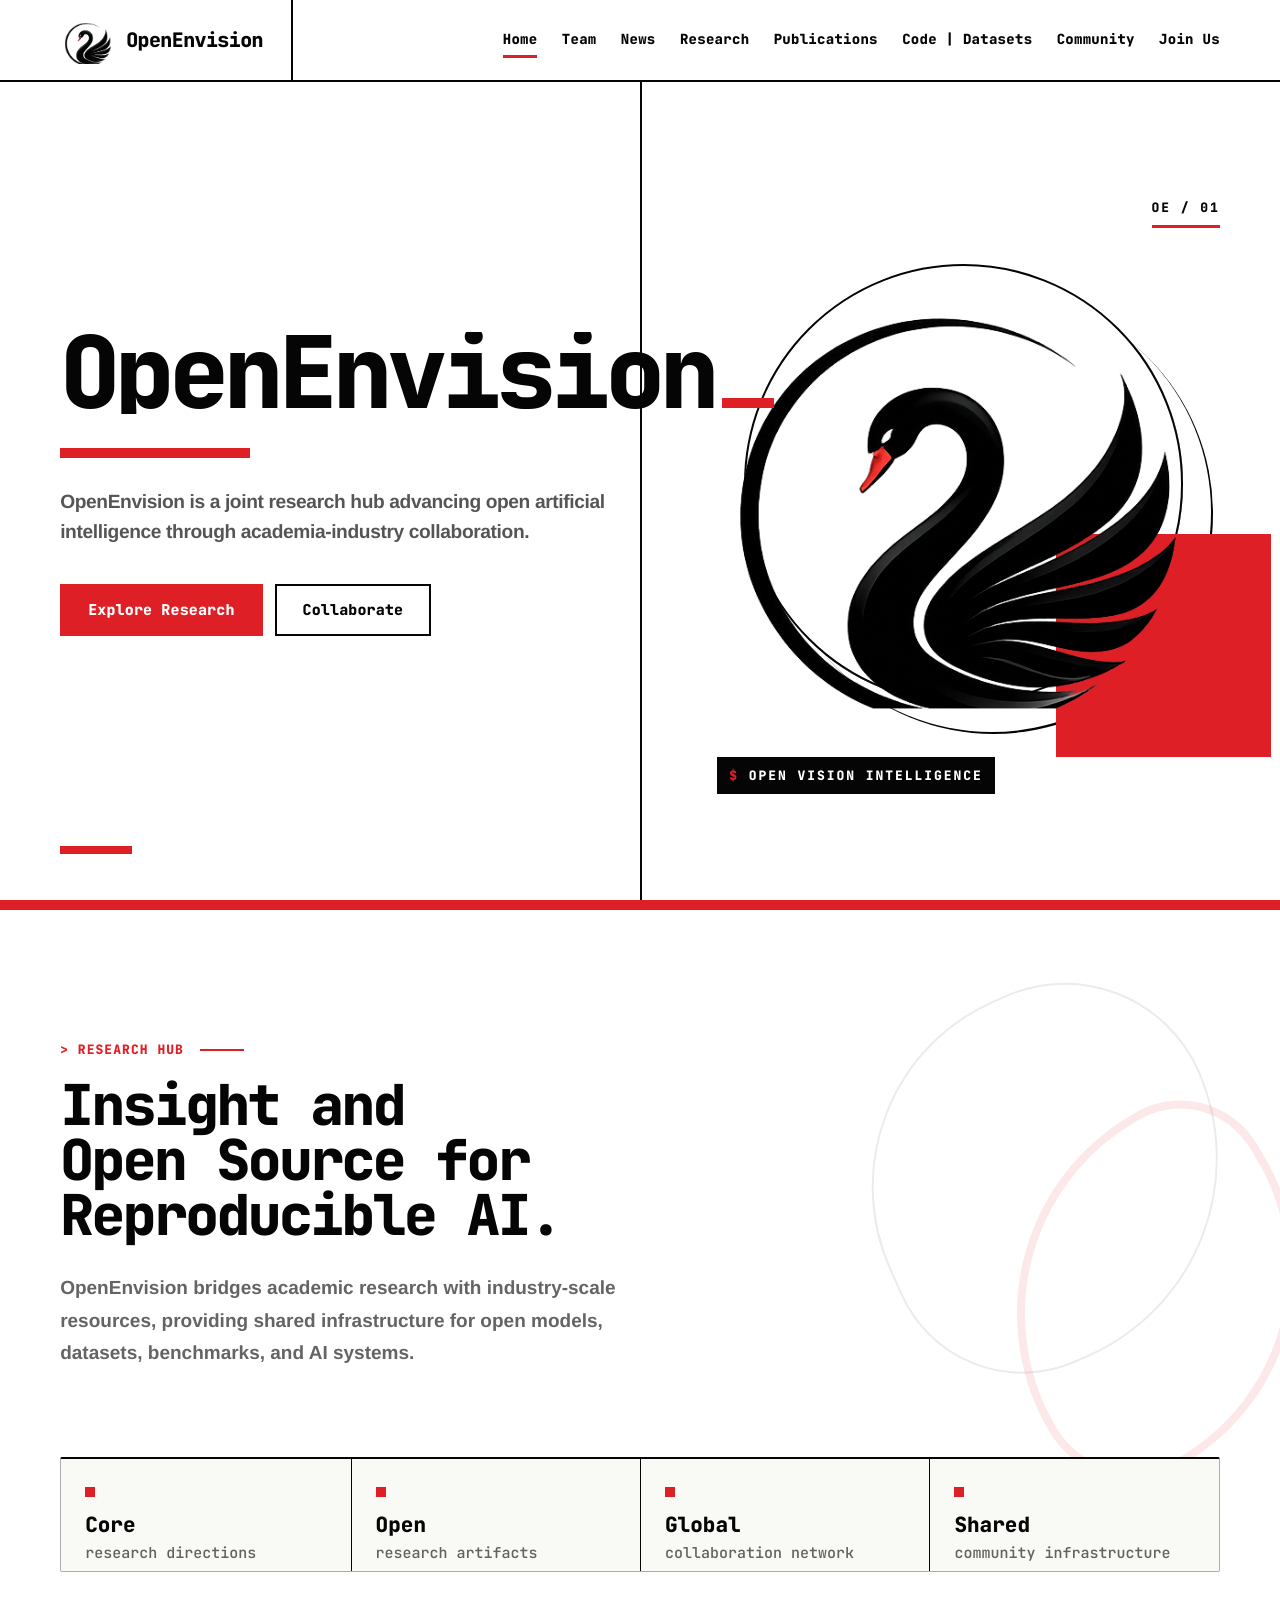
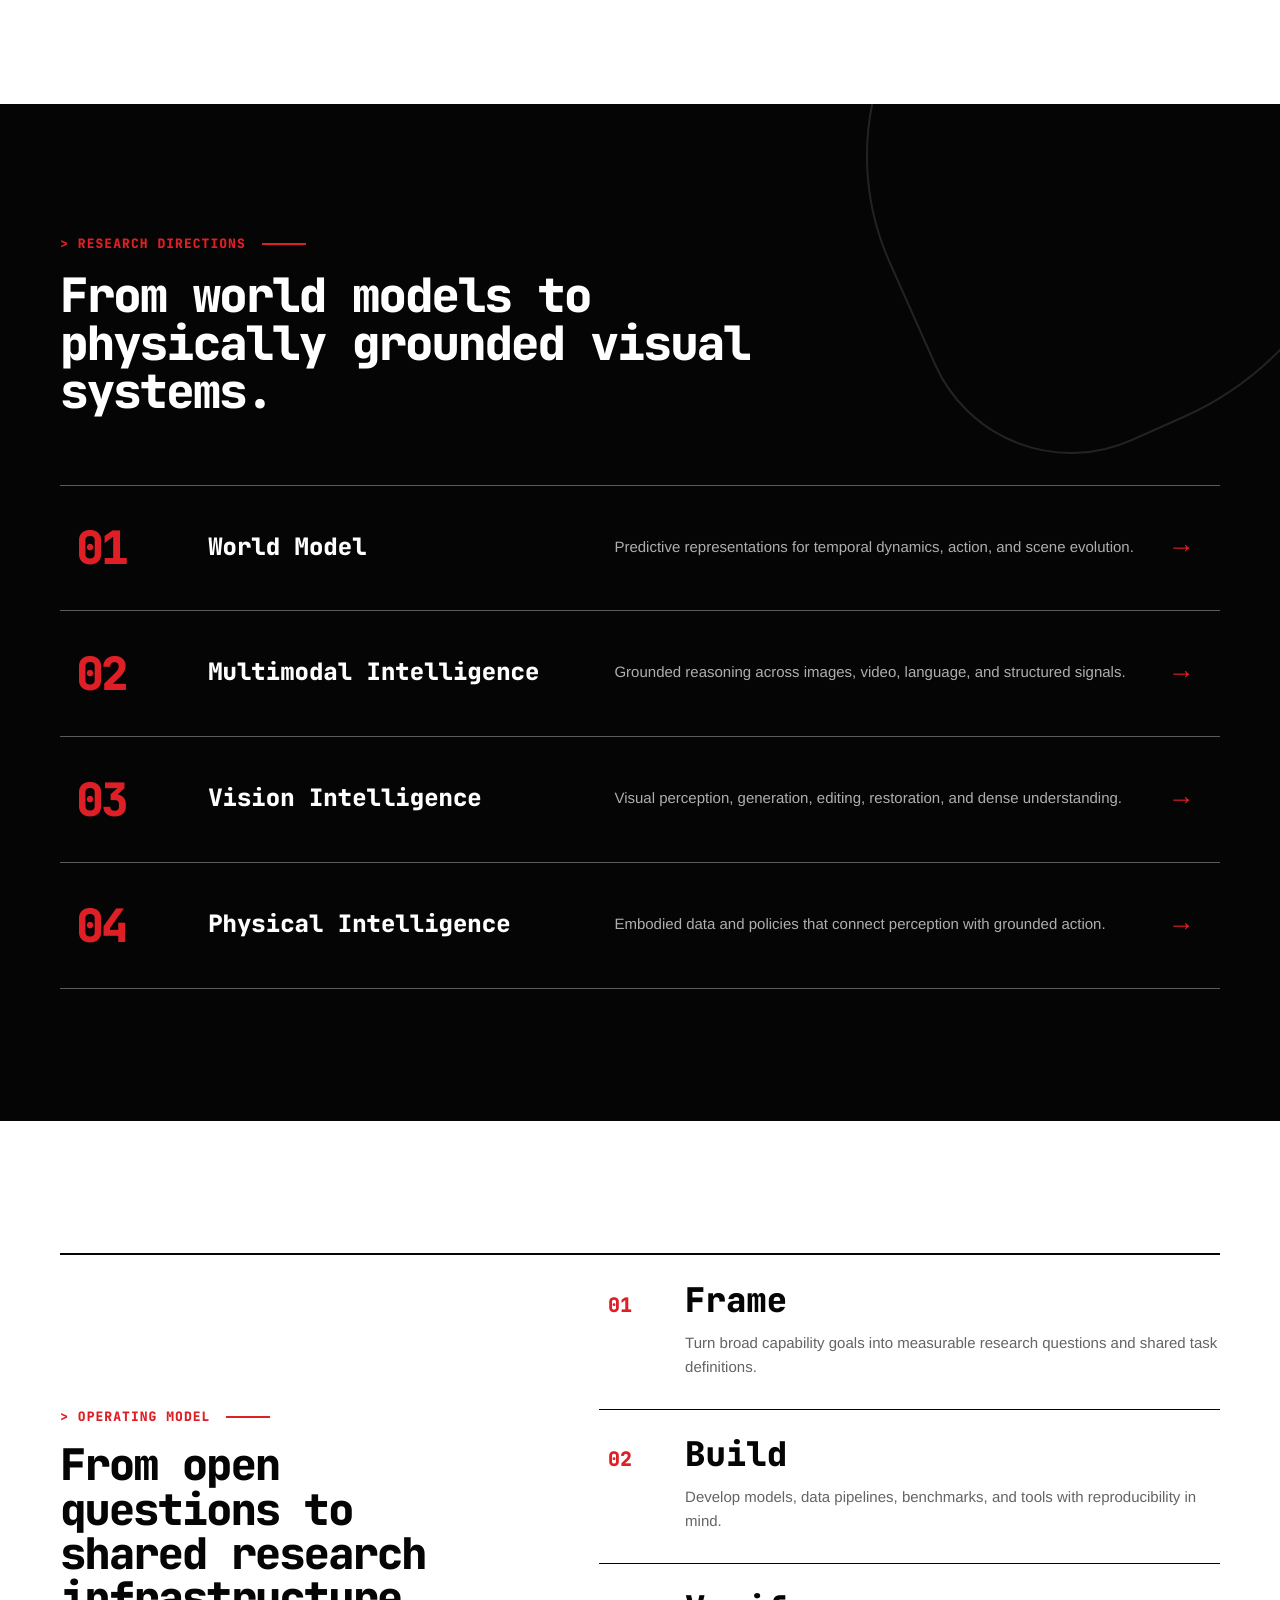
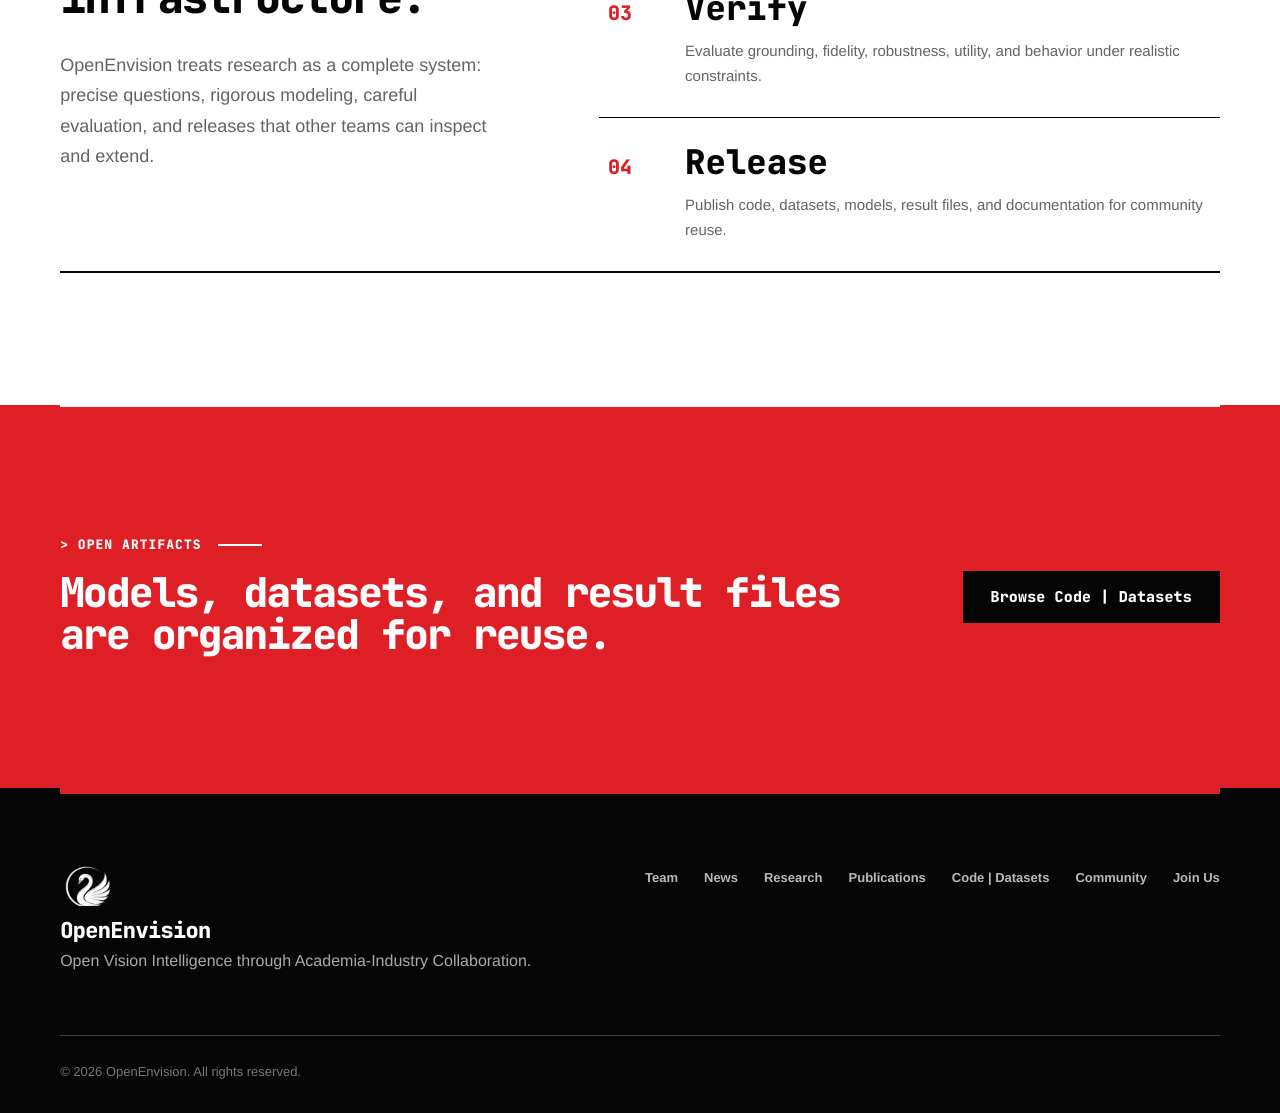
==== commit cf47e7a9: "Polish black-swan theme: legibility, on-theme colors, terminal type system - Larger type across nav," ====
--- a/index.html
+++ b/index.html
@@ -12,8 +12,14 @@
     <link rel="icon" type="image/png" href="assets/img/brand/openenvision_mark.png?v=tab-logo" />
     <link rel="shortcut icon" type="image/png" href="assets/img/brand/openenvision_mark.png?v=tab-logo" />
     <link rel="apple-touch-icon" href="assets/img/brand/openenvision_mark.png?v=tab-logo" />
+    <link rel="preconnect" href="https://fonts.googleapis.com" />
+    <link rel="preconnect" href="https://fonts.gstatic.com" crossorigin />
+    <link
+      rel="stylesheet"
+      href="https://fonts.googleapis.com/css2?family=JetBrains+Mono:wght@400;500;700;800&display=swap"
+    />
     <link rel="stylesheet" href="assets/css/styles.css?v=visual-system-20260710-community" />
-    <link rel="stylesheet" href="assets/css/black-swan-theme.css?v=20260721" />
+    <link rel="stylesheet" href="assets/css/black-swan-theme.css?v=20260722-terminal" />
   </head>
   <body class="home-page" data-page="home">
     <header class="site-header" data-header>
@@ -43,7 +49,7 @@
       <section class="home-hero" aria-label="OpenEnvision introduction">
         <div class="hero-content">
           <div class="hero-copy-block">
-            <h1>OpenEnvision</h1>
+            <h1><span class="typed-title">OpenEnvision</span></h1>
             <p class="hero-copy">
               OpenEnvision is a joint research hub advancing open artificial intelligence through
               academia-industry collaboration.
--- a/assets/css/black-swan-theme.css
+++ b/assets/css/black-swan-theme.css
@@ -20,6 +20,7 @@
   --shadow: 0 24px 70px rgba(5, 5, 5, 0.09);
   --page-gutter: clamp(22px, 4.7vw, 72px);
   --page-width: 1360px;
+  --mono: "JetBrains Mono", ui-monospace, SFMono-Regular, Menlo, Consolas, "Liberation Mono", monospace;
 }
 
 html {
@@ -46,7 +47,7 @@
 .brand,
 .button,
 .footer-brand {
-  font-family: Arial, Helvetica, sans-serif;
+  font-family: var(--mono);
 }
 
 ::selection {
@@ -110,18 +111,20 @@
 
 .site-nav {
   width: auto;
-  max-width: 850px;
-  gap: clamp(18px, 2vw, 34px);
+  max-width: none;
+  flex: 0 1 auto;
+  gap: clamp(16px, 1.9vw, 30px);
   margin-right: 0;
   margin-left: auto;
   color: var(--ink);
-  font-size: 13px;
+  font-size: 15px;
   font-weight: 900;
   letter-spacing: 0.02em;
 }
 
 .site-nav a {
   padding: 13px 0;
+  white-space: nowrap;
   opacity: 1;
 }
 
@@ -142,11 +145,10 @@
 .eyebrow,
 .section-kicker,
 .artifact-card span,
-.preview-card span,
 .join-card span,
 .row-number {
   color: var(--red);
-  font-size: 11px;
+  font-size: 13px;
   font-weight: 900;
   letter-spacing: 0.16em;
 }
@@ -162,7 +164,7 @@
 .button {
   min-height: 52px;
   padding: 0 26px;
-  font-size: 13px;
+  font-size: 15px;
   font-weight: 900;
   letter-spacing: 0.01em;
   border-width: 2px;
@@ -337,7 +339,7 @@
   position: absolute;
   z-index: 3;
   color: var(--ink);
-  font-size: 11px;
+  font-size: 13px;
   font-weight: 900;
   letter-spacing: 0.15em;
   text-transform: uppercase;
@@ -484,7 +486,14 @@
 .preview-card span,
 .preview-card:nth-child(2) span,
 .preview-card:nth-child(3) span,
-.preview-card:nth-child(4) span,
+.preview-card:nth-child(4) span {
+  margin: 0;
+  color: var(--red);
+  font-size: 46px;
+  font-weight: 900;
+  letter-spacing: -0.06em;
+}
+
 .preview-card::after {
   color: var(--red);
   font-weight: 900;
@@ -849,8 +858,7 @@
   background: var(--ink);
 }
 
-.collab-map .leaflet-tile-pane,
-.partner-logo-img {
+.collab-map .leaflet-tile-pane {
   filter: grayscale(1) contrast(1.08);
 }
 
@@ -903,22 +911,29 @@
   color: #fff;
 }
 
-.member-portrait {
-  color: #fff;
-  border-radius: 0;
-  background: var(--ink);
-}
-
+.member-portrait,
 .team-member-featured .member-portrait {
-  top: 28px;
+  top: 24px;
+  right: 24px;
   z-index: 2;
-  color: #fff;
-  background: var(--red);
-}
-
+  display: grid;
+  width: 92px;
+  height: 92px;
+  place-items: center;
+  color: #fff;
+  font-size: 38px;
+  font-weight: 900;
+  line-height: 1;
+  border-radius: 0;
+  background: var(--red);
+}
+
+.member-portrait-link:hover,
+.member-portrait-link:focus-visible,
 .team-member-featured .member-portrait-link:hover,
 .team-member-featured .member-portrait-link:focus-visible {
   color: #fff;
+  background: var(--ink);
 }
 
 /* News */
@@ -953,6 +968,20 @@
   background: var(--ink);
 }
 
+.news-month-summary:hover span,
+.news-month-summary:hover em {
+  color: #fff;
+}
+
+.news-month-summary:hover em {
+  border-color: rgba(255, 255, 255, 0.4);
+  background: transparent;
+}
+
+.news-month-summary:hover::after {
+  background: var(--red);
+}
+
 .news-day time strong,
 .news-day > div > p:first-child {
   color: var(--red);
@@ -974,7 +1003,8 @@
 }
 
 /* Join */
-.join-page {
+.join-page,
+body.join-page {
   --join-ink: #050505;
   --join-paper: #ffffff;
   --join-text: #050505;
@@ -1227,7 +1257,7 @@
   right: 28px;
   padding-bottom: 8px;
   color: #fff;
-  font-size: 11px;
+  font-size: 13px;
   border-bottom: 3px solid var(--red);
 }
 
@@ -1236,7 +1266,7 @@
   left: 30px;
   padding: 11px 13px;
   color: var(--ink);
-  font-size: 12px;
+  font-size: 13px;
   background: #fff;
 }
 
@@ -1348,9 +1378,9 @@
   }
 
   .site-nav {
-    max-width: 680px;
-    gap: 16px;
-    font-size: 12px;
+    max-width: none;
+    gap: 14px;
+    font-size: 13px;
   }
 
   .hero-content {
@@ -1433,7 +1463,7 @@
     background: #fff;
     box-shadow: 0 18px 36px rgba(5, 5, 5, 0.12);
     backdrop-filter: none;
-    font-size: 13px;
+    font-size: 14px;
   }
 
   .site-nav a {
@@ -1614,3 +1644,382 @@
     transition: none;
   }
 }
+
+/* ---------------------------------------------------------------
+   Legibility & bugfix pass (2026-07-20)
+   - larger base type across sections
+   - full-colour partner crests with labels that wrap instead of clip
+   - compact red member portraits that no longer overlap the label
+   - hover states keep their text visible
+   - research system nodes sized to fit their labels
+   --------------------------------------------------------------- */
+
+.hero-copy {
+  font-size: clamp(19px, 1.5vw, 23px);
+}
+
+.statement p:last-child {
+  font-size: 19px;
+}
+
+.metric-strip strong {
+  font-size: 21px;
+}
+
+.metric-strip span {
+  font-size: 15px;
+}
+
+.preview-card h3 {
+  font-size: 26px;
+}
+
+.preview-card p {
+  font-size: 15px;
+}
+
+.member-index {
+  font-size: 14px;
+}
+
+.member-copy p {
+  font-size: 13px;
+  letter-spacing: 0.06em;
+}
+
+.member-tags span {
+  padding: 9px 13px;
+  font-size: 13px;
+}
+
+.partner-logo-card::after {
+  padding: 5px 14px;
+  font-size: 11px;
+  font-weight: 850;
+  letter-spacing: 0.03em;
+  line-height: 1.25;
+  white-space: normal;
+  text-overflow: clip;
+}
+
+.news-brief span {
+  font-size: 13px;
+}
+
+.news-brief strong {
+  font-size: 20px;
+}
+
+.news-day > div > p:first-child {
+  font-size: 13px;
+  letter-spacing: 0.1em;
+}
+
+.system-core {
+  width: clamp(96px, 11.5vw, 124px);
+  height: clamp(96px, 11.5vw, 124px);
+  font-size: clamp(14px, 1.35vw, 17px);
+}
+
+.system-node {
+  width: clamp(94px, 11.5vw, 124px);
+  height: clamp(94px, 11.5vw, 124px);
+  padding: 8px;
+  font-size: clamp(11px, 1.1vw, 13.5px);
+  font-weight: 800;
+  line-height: 1.22;
+}
+
+@media (min-width: 821px) and (max-width: 1000px) {
+  .site-nav {
+    gap: 10px;
+    font-size: 12px;
+  }
+}
+
+/* Numbering legibility: list/card indices sized to their headings */
+.home-system-flow span {
+  font-size: 20px;
+}
+
+.research-loop-list span,
+.resource-type-card > span {
+  font-size: 15px;
+}
+
+/* Team map: selected-region label matches other kickers */
+.detail-label {
+  font-size: 13px;
+}
+
+/* WorldFoundry: retire legacy teal accents; headline fits narrow screens */
+.worldfoundry-copy {
+  background: #fff;
+}
+
+.worldfoundry-copy h2 {
+  font-size: clamp(30px, 6.5vw, 64px);
+}
+
+.worldfoundry-card-top span,
+.worldfoundry-card-row span {
+  color: var(--red);
+  font-size: 13px;
+}
+
+.worldfoundry-card-top {
+  background: rgba(255, 255, 255, 0.07);
+}
+
+.worldfoundry-actions a.is-docs {
+  color: #fff;
+  background: var(--red);
+}
+
+.worldfoundry-actions a.is-docs:hover {
+  color: #fff;
+  background: var(--ink);
+}
+
+.worldfoundry-actions a:focus-visible,
+a.worldfoundry-card-row:focus-visible {
+  outline-color: var(--red);
+}
+
+/* Join CTA: on-theme red, square corners */
+.join-page .join-actions .button-primary {
+  border-color: transparent;
+  border-radius: 0;
+  background: var(--red);
+  box-shadow: none;
+}
+
+/* ---------------------------------------------------------------
+   Terminal type layer (2026-07-20)
+   Headings, numbering, and labels speak in a monospace "console"
+   voice; body copy stays Arial for reading comfort. Adds shell
+   prompt markers and the typed hero title with a blinking caret.
+   --------------------------------------------------------------- */
+
+/* Labels, numbering, chips, and console-adjacent UI go monospace */
+.eyebrow,
+.section-kicker,
+.artifact-card span,
+.join-card span,
+.row-number,
+.preview-card span,
+.home-system-flow span,
+.research-loop-list span,
+.resource-type-card > span,
+.release-standard-index,
+.focus-index,
+.focus-label,
+.member-index,
+.index-year,
+.hero-swan-index,
+.hero-swan-caption,
+.metric-strip strong,
+.metric-strip span,
+.member-tags span,
+.focus-points li,
+.worldfoundry-tags span,
+.publication-tags span,
+.index-template-links span,
+.news-month-summary span,
+.news-day time span,
+.news-day time strong,
+.news-day > div > p:first-child,
+.news-brief span,
+.news-links a,
+.news-day a,
+.detail-label,
+.network-counts span,
+.map-toolbar button,
+.partner-strip span,
+.partner-logo-card::after,
+.system-core,
+.system-node,
+.research-visual-head span,
+.research-anchors a,
+.publication-anchors a,
+.resource-anchors a,
+.join-page .join-anchors a,
+.join-page .join-scope-rail span,
+.join-page .join-opportunity-index,
+.community-native-visual span,
+.community-native-visual strong,
+.site-nav {
+  font-family: var(--mono);
+}
+
+/* Shell prompt markers */
+.eyebrow::before,
+.section-kicker::before {
+  content: "> ";
+}
+
+.hero-swan-caption::before {
+  color: var(--red);
+  content: "$ ";
+}
+
+.eyebrow,
+.section-kicker {
+  letter-spacing: 0.08em;
+}
+
+/* Mono runs wider than Arial: retune display sizes and tracking */
+.home-hero h1 {
+  font-size: clamp(36px, 8.6vw, 100px);
+  font-weight: 800;
+  letter-spacing: -0.055em;
+}
+
+.statement h2 {
+  font-size: clamp(36px, 4.4vw, 66px);
+  font-weight: 800;
+  letter-spacing: -0.045em;
+}
+
+.preview-section .section-head h2 {
+  font-size: clamp(34px, 3.7vw, 56px);
+  font-weight: 800;
+  letter-spacing: -0.04em;
+}
+
+.home-system-copy h2 {
+  font-size: clamp(32px, 3.4vw, 50px);
+  font-weight: 800;
+  letter-spacing: -0.04em;
+}
+
+.resources-band h2 {
+  font-size: clamp(30px, 3.2vw, 48px);
+  font-weight: 800;
+  letter-spacing: -0.04em;
+}
+
+.research-focus-head h2,
+.research-method-copy h2,
+.publication-section-head h2,
+.resource-section-head h2,
+.release-workflow-copy h2,
+.release-standards-head h2,
+.news-feed-head h2,
+.join-page .join-section-head h2,
+.join-page .join-fit-copy h2 {
+  font-size: clamp(32px, 3.6vw, 54px);
+  font-weight: 800;
+  letter-spacing: -0.04em;
+}
+
+.team-title-block h1 {
+  font-size: clamp(72px, 9vw, 128px);
+  font-weight: 800;
+  letter-spacing: -0.05em;
+}
+
+.research-landing-copy h1,
+.publications-hero-copy h1,
+.resources-hero-copy h1,
+.network-head h1,
+.news-hero-copy h1,
+.join-page .join-landing-copy h1 {
+  font-size: clamp(40px, 5vw, 72px);
+  font-weight: 800;
+  letter-spacing: -0.05em;
+}
+
+.community-native-copy h2 {
+  font-size: clamp(38px, 4.6vw, 70px);
+  font-weight: 800;
+  letter-spacing: -0.05em;
+}
+
+.worldfoundry-copy h2 {
+  font-size: clamp(26px, 5.6vw, 54px);
+  font-weight: 800;
+  letter-spacing: -0.03em;
+}
+
+.member-copy h2,
+.team-member-featured .member-copy h2 {
+  font-size: 33px;
+  font-weight: 800;
+  letter-spacing: -0.03em;
+}
+
+.preview-card h3 {
+  font-size: 24px;
+}
+
+.brand {
+  font-weight: 800;
+  letter-spacing: -0.03em;
+}
+
+/* Nav: mono metrics need one size down to stay on a single line */
+.site-nav {
+  font-size: 14px;
+}
+
+@media (max-width: 1180px) {
+  .site-nav {
+    font-size: 12.5px;
+  }
+}
+
+@media (min-width: 821px) and (max-width: 1000px) {
+  .site-nav {
+    gap: 10px;
+    font-size: 11.5px;
+  }
+}
+
+@media (max-width: 820px) {
+  .site-nav {
+    font-size: 14px;
+  }
+}
+
+/* Typed hero title with blinking caret */
+.home-hero h1 .typed-title {
+  display: inline-block;
+  overflow: hidden;
+  white-space: nowrap;
+  vertical-align: bottom;
+  animation: oe-typing 1.3s steps(12, end) 150ms backwards;
+}
+
+.home-hero h1 .typed-title::after {
+  display: inline-block;
+  width: 0.52em;
+  height: 0.1em;
+  margin-left: 0.08em;
+  content: "";
+  background: var(--red);
+  animation: oe-caret 1.1s steps(1, end) infinite;
+}
+
+@keyframes oe-typing {
+  from {
+    width: 0;
+  }
+
+  to {
+    width: calc(12ch + 0.66em);
+  }
+}
+
+@keyframes oe-caret {
+  50% {
+    opacity: 0;
+  }
+}
+
+@media (prefers-reduced-motion: reduce) {
+  .home-hero h1 .typed-title,
+  .home-hero h1 .typed-title::after {
+    animation: none;
+  }
+}
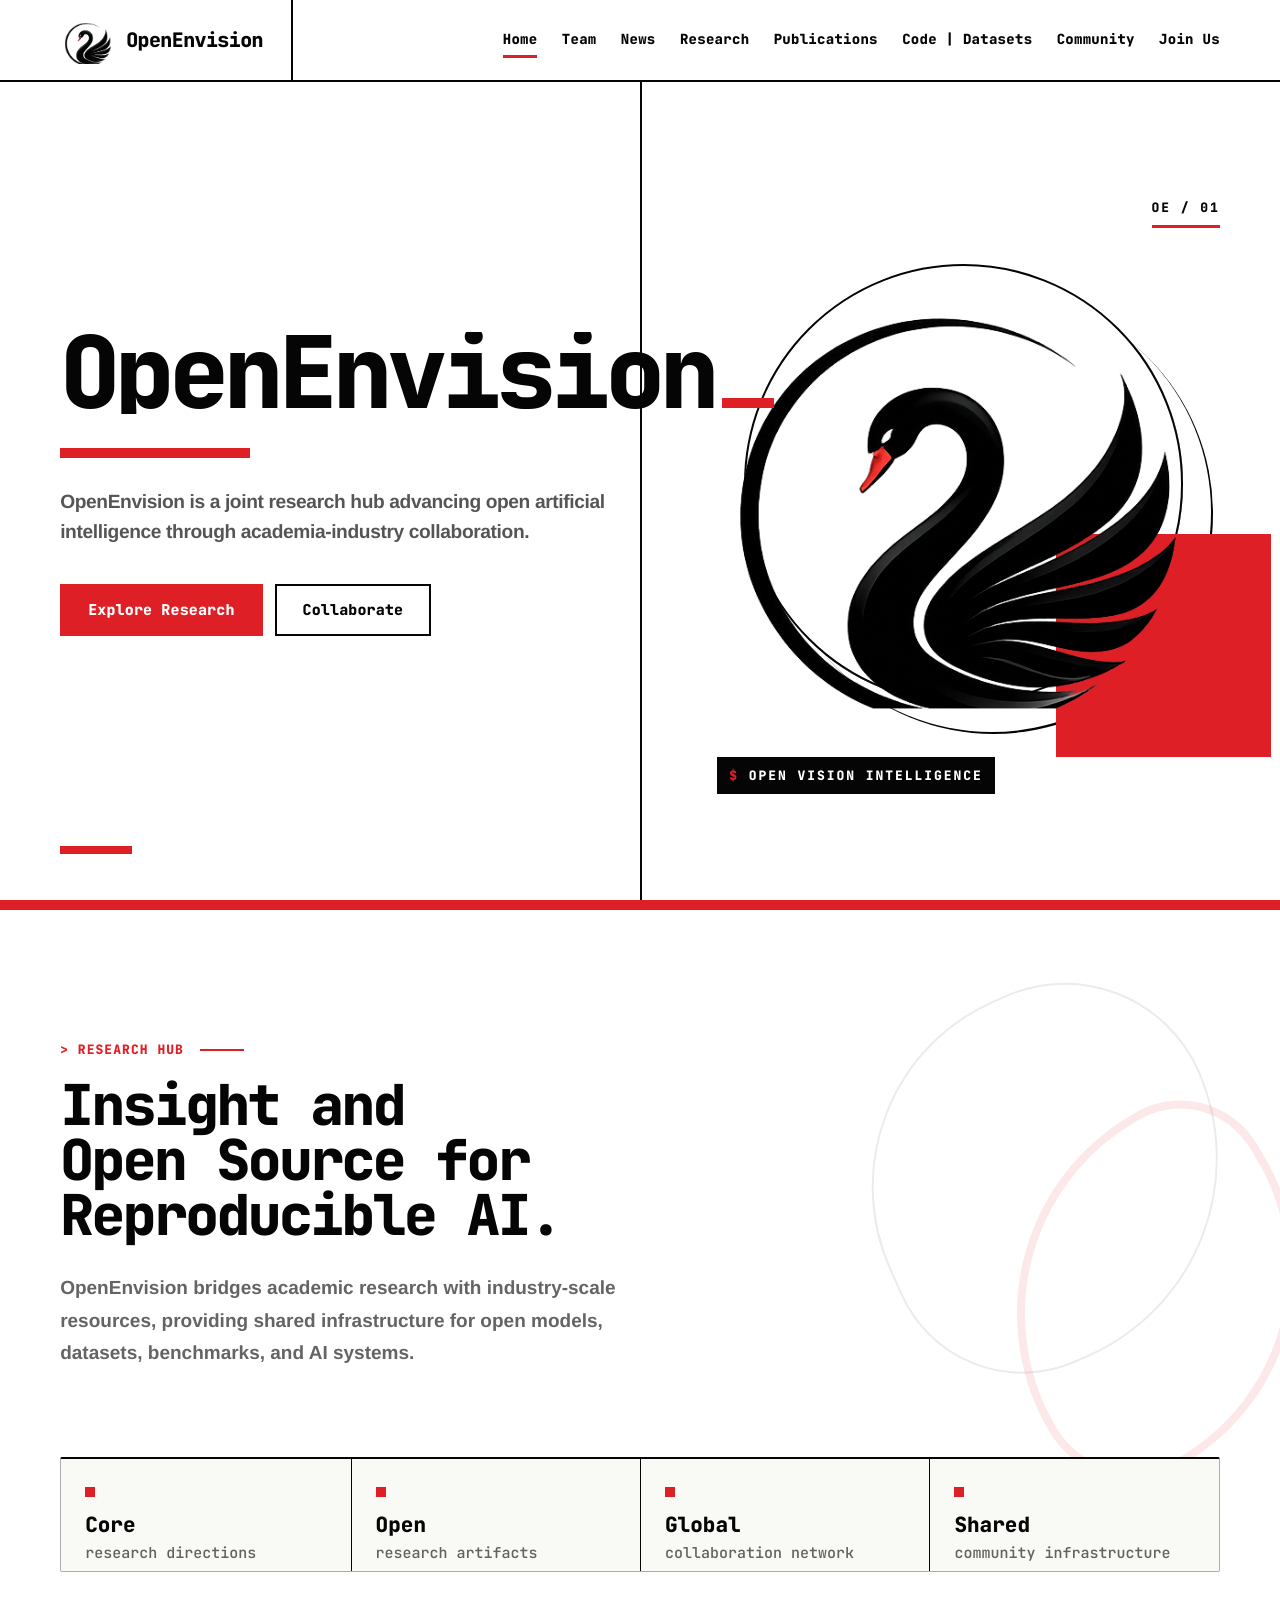
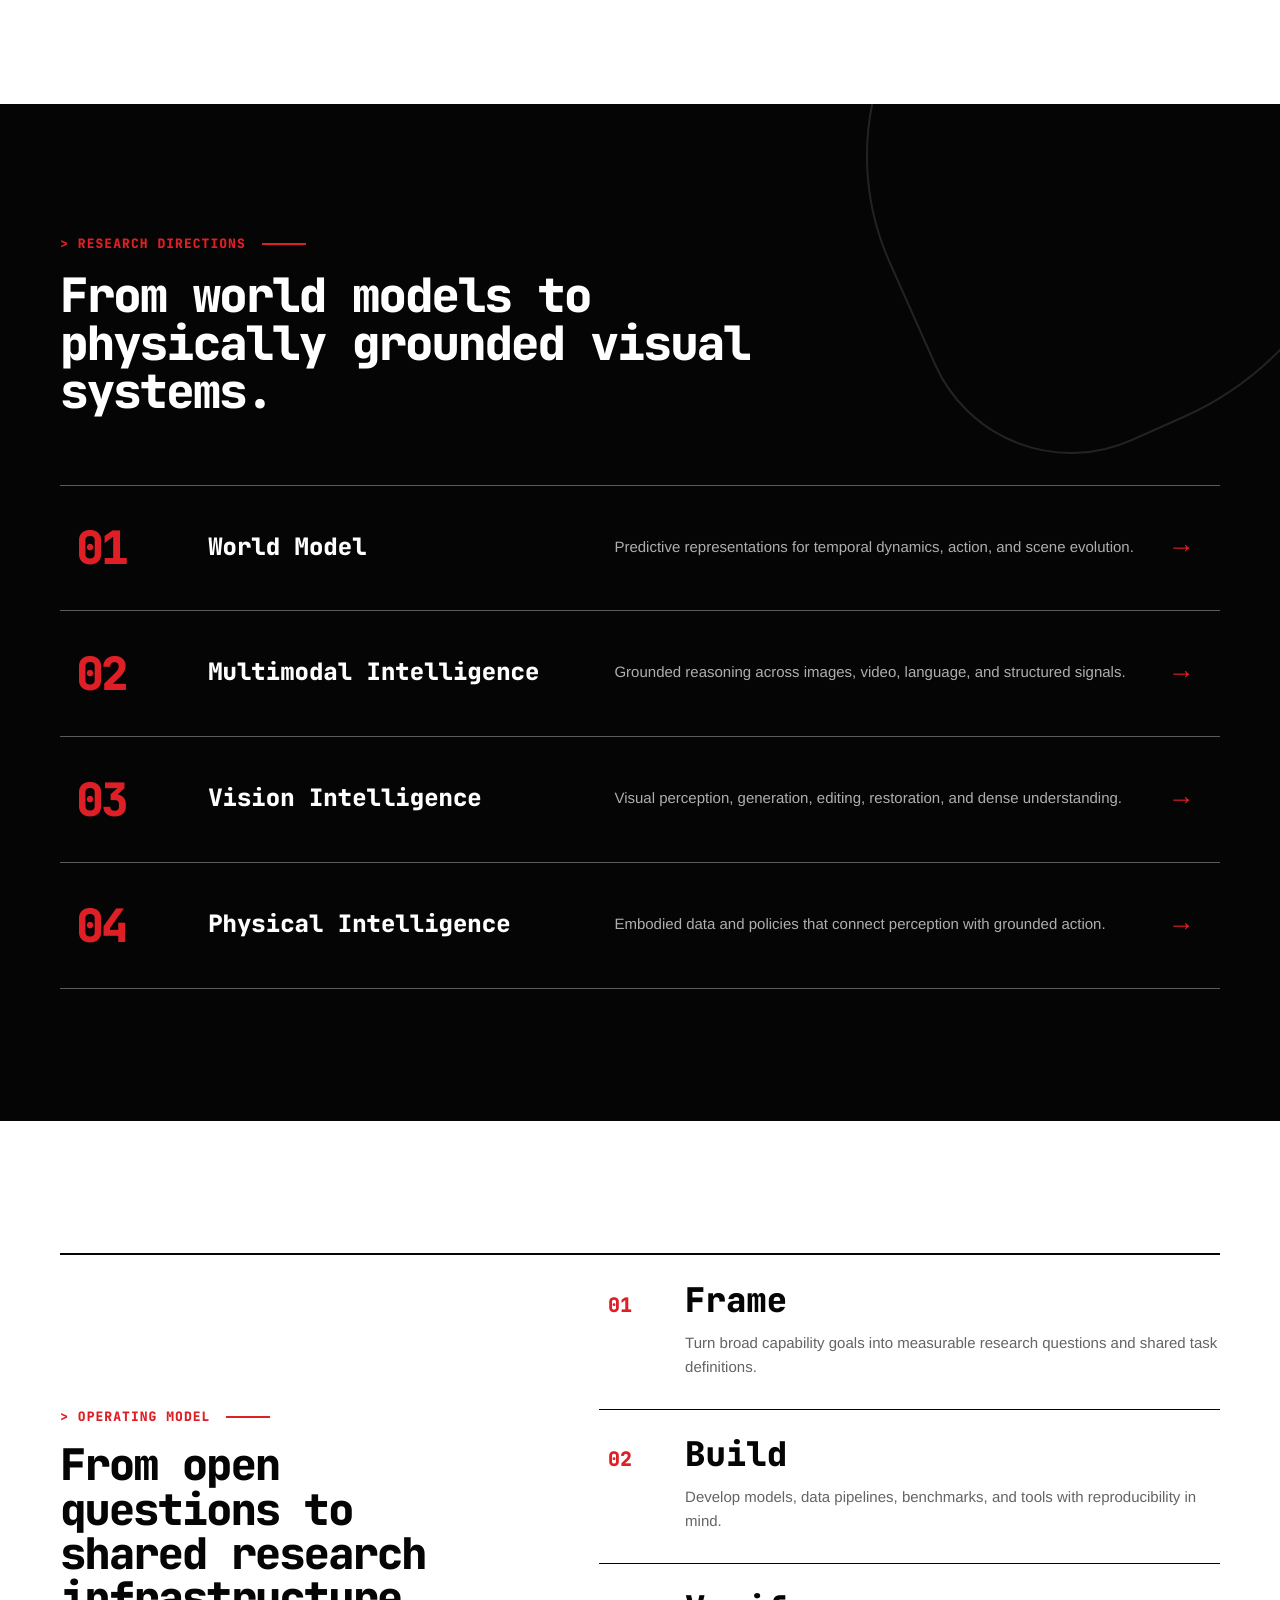
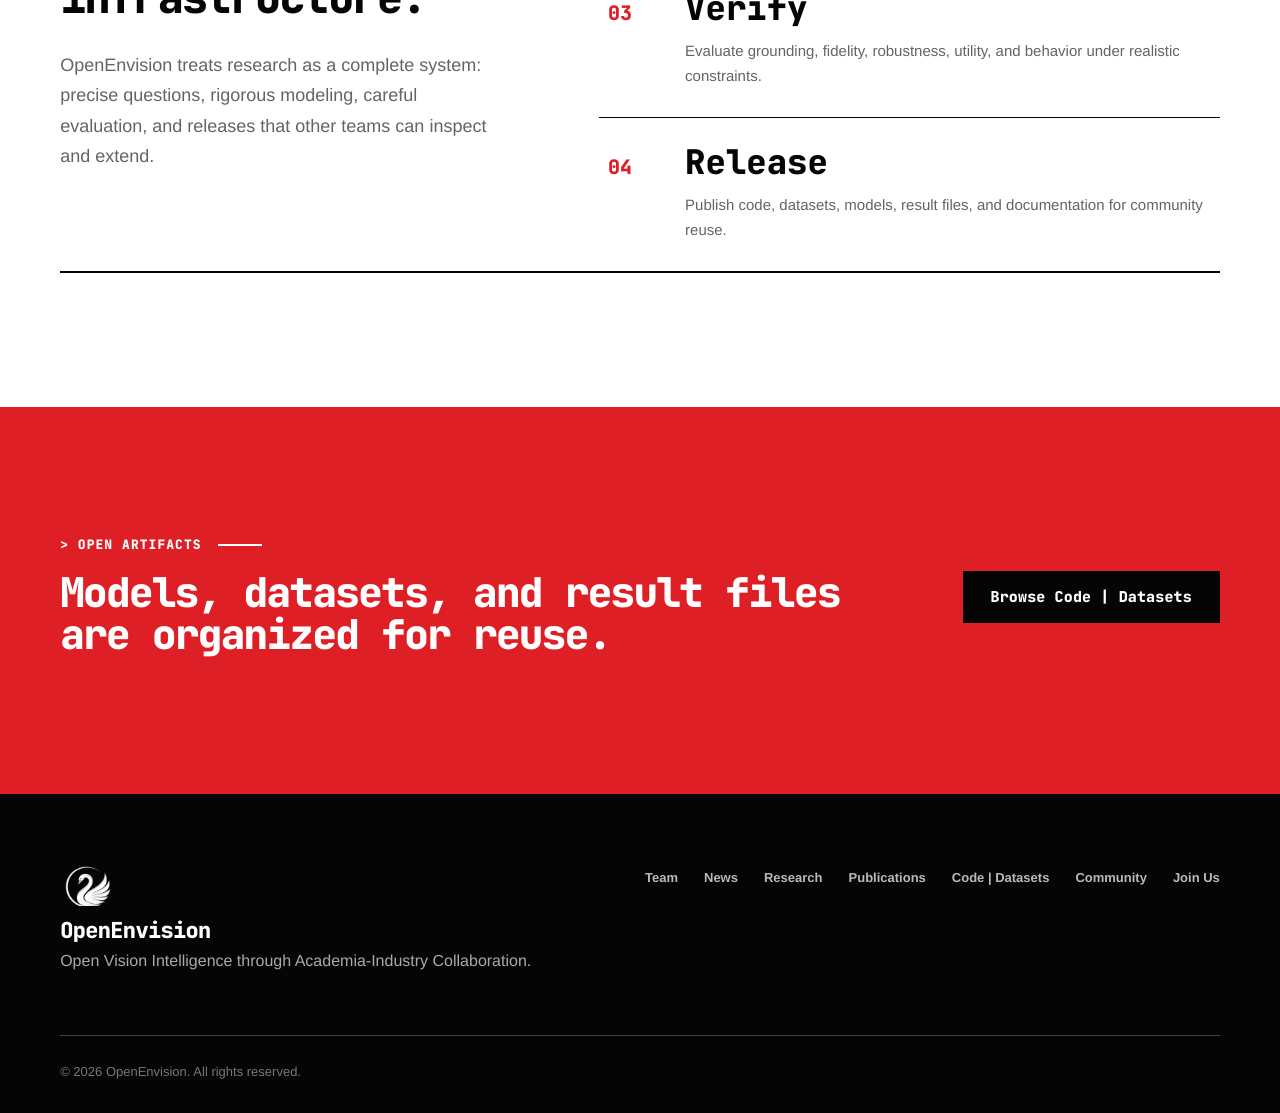
==== commit 8ce1abad: "Keep icon colors everywhere; full-bleed divider lines - Reach Out contact icons (Gmail, GitHub, Hugg" ====
--- a/index.html
+++ b/index.html
@@ -19,7 +19,7 @@
       href="https://fonts.googleapis.com/css2?family=JetBrains+Mono:wght@400;500;700;800&display=swap"
     />
     <link rel="stylesheet" href="assets/css/styles.css?v=visual-system-20260710-community" />
-    <link rel="stylesheet" href="assets/css/black-swan-theme.css?v=20260722-terminal" />
+    <link rel="stylesheet" href="assets/css/black-swan-theme.css?v=20260723-color" />
   </head>
   <body class="home-page" data-page="home">
     <header class="site-header" data-header>
--- a/assets/css/black-swan-theme.css
+++ b/assets/css/black-swan-theme.css
@@ -538,6 +538,8 @@
 }
 
 .resources-band::before {
+  right: 0;
+  left: 0;
   height: 2px;
   background: #fff;
 }
@@ -1110,10 +1112,6 @@
   background: #fff;
 }
 
-.join-page .contact-logo-wrap img {
-  filter: grayscale(1) contrast(1.2);
-}
-
 /* Community wrapper; the external site remains legible but monochrome. */
 body.community-page {
   --community-border: rgba(255, 255, 255, 0.4);
@@ -1301,10 +1299,6 @@
   box-shadow: 12px 12px 0 var(--red);
 }
 
-.community-mobile-blogxiv-logo {
-  filter: grayscale(1) contrast(1.12);
-}
-
 .community-mobile-launch p {
   color: var(--muted);
 }
@@ -1339,6 +1333,8 @@
 
 .site-footer::before,
 .join-page .site-footer::before {
+  right: 0;
+  left: 0;
   height: 6px;
   background: var(--red);
 }
@@ -1750,6 +1746,12 @@
 /* Team map: selected-region label matches other kickers */
 .detail-label {
   font-size: 13px;
+}
+
+/* Icons keep their real colours everywhere; filtered-out partner
+   cards dim with opacity only instead of going grey */
+.partner-logo-card.is-muted {
+  filter: none;
 }
 
 /* WorldFoundry: retire legacy teal accents; headline fits narrow screens */
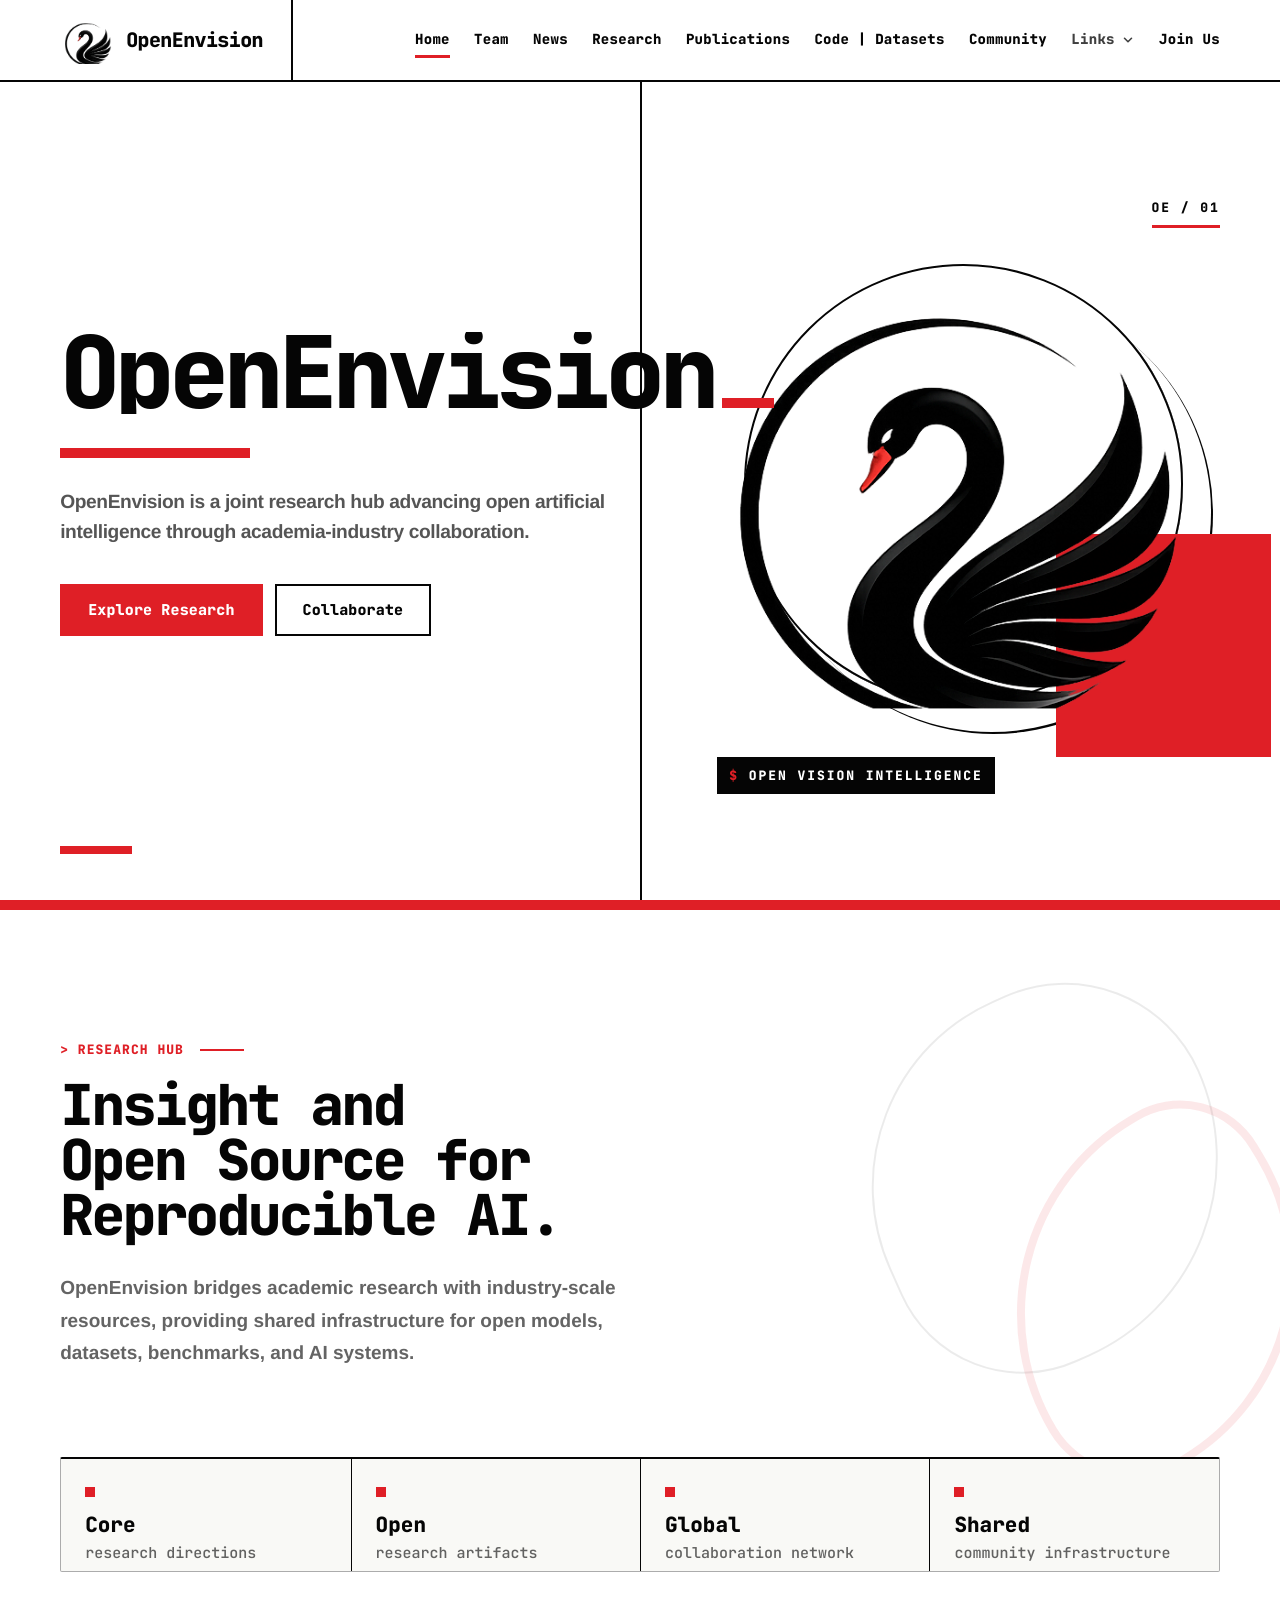
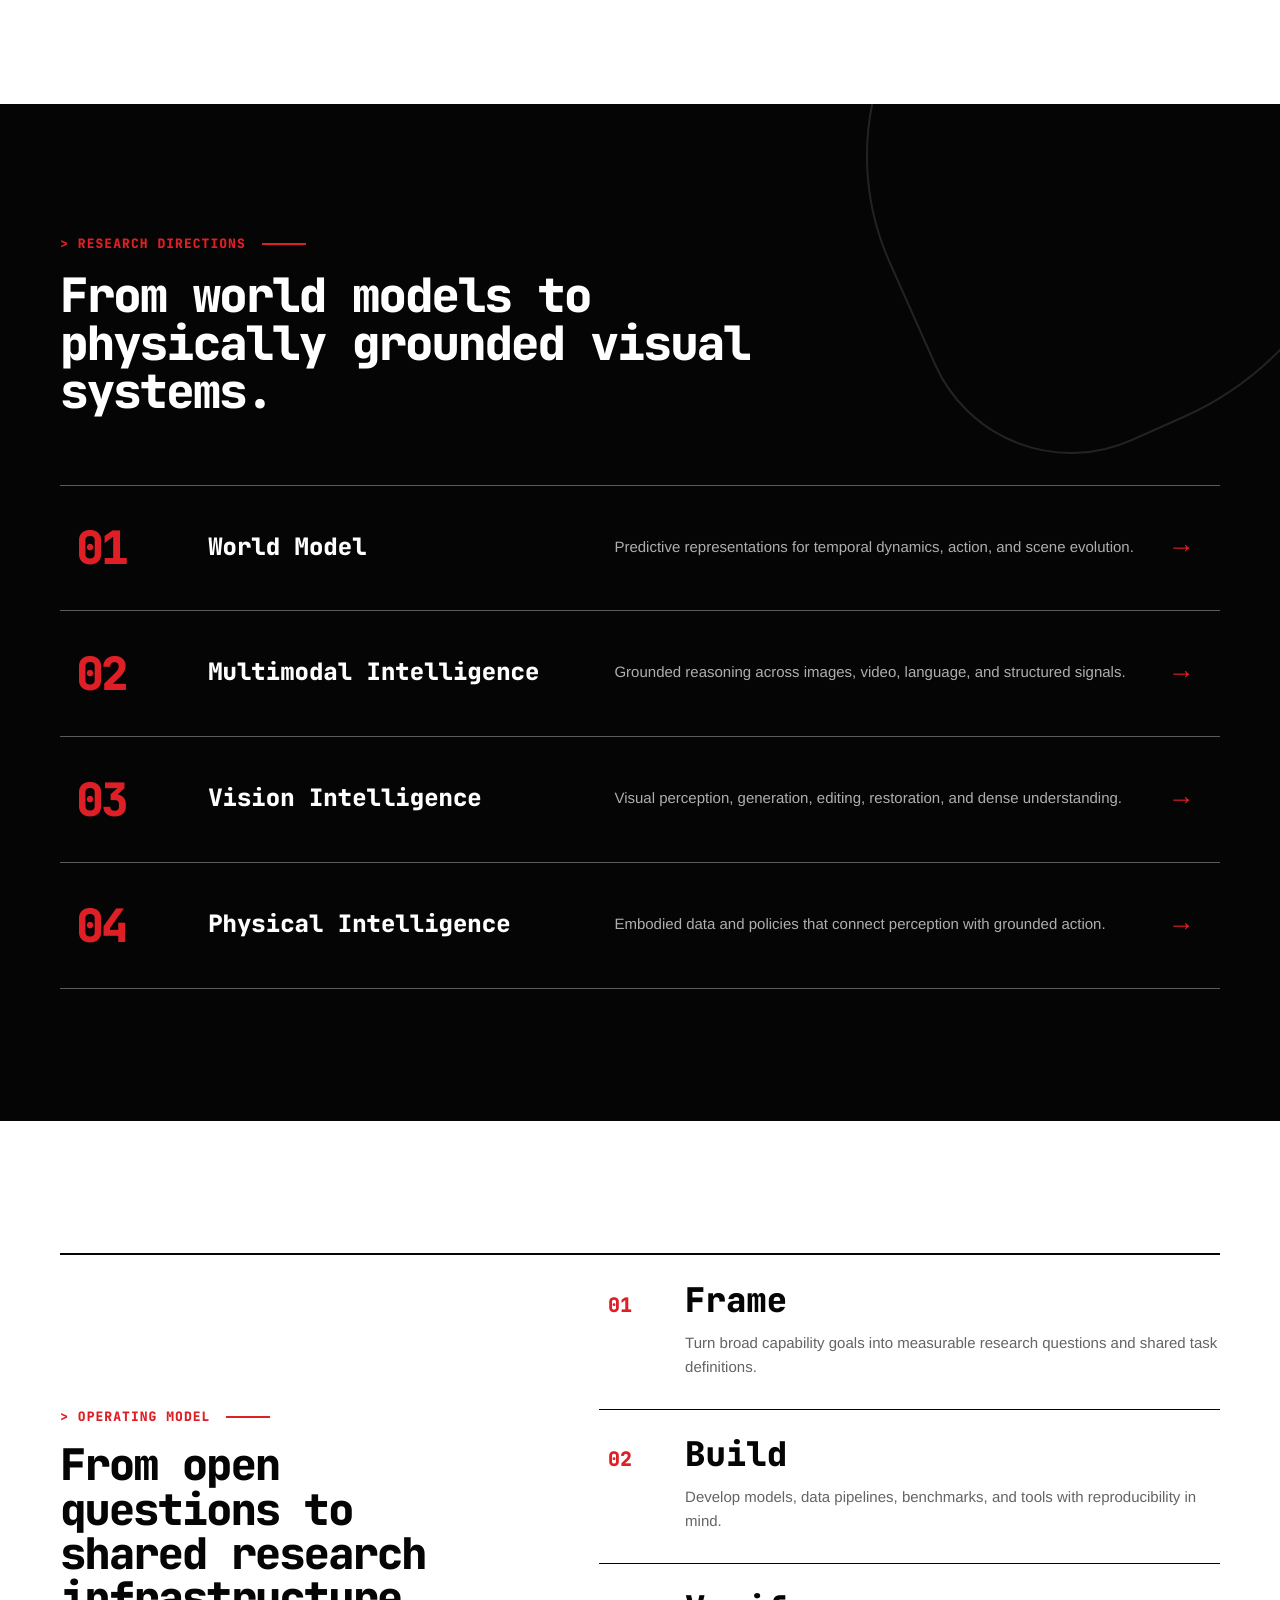
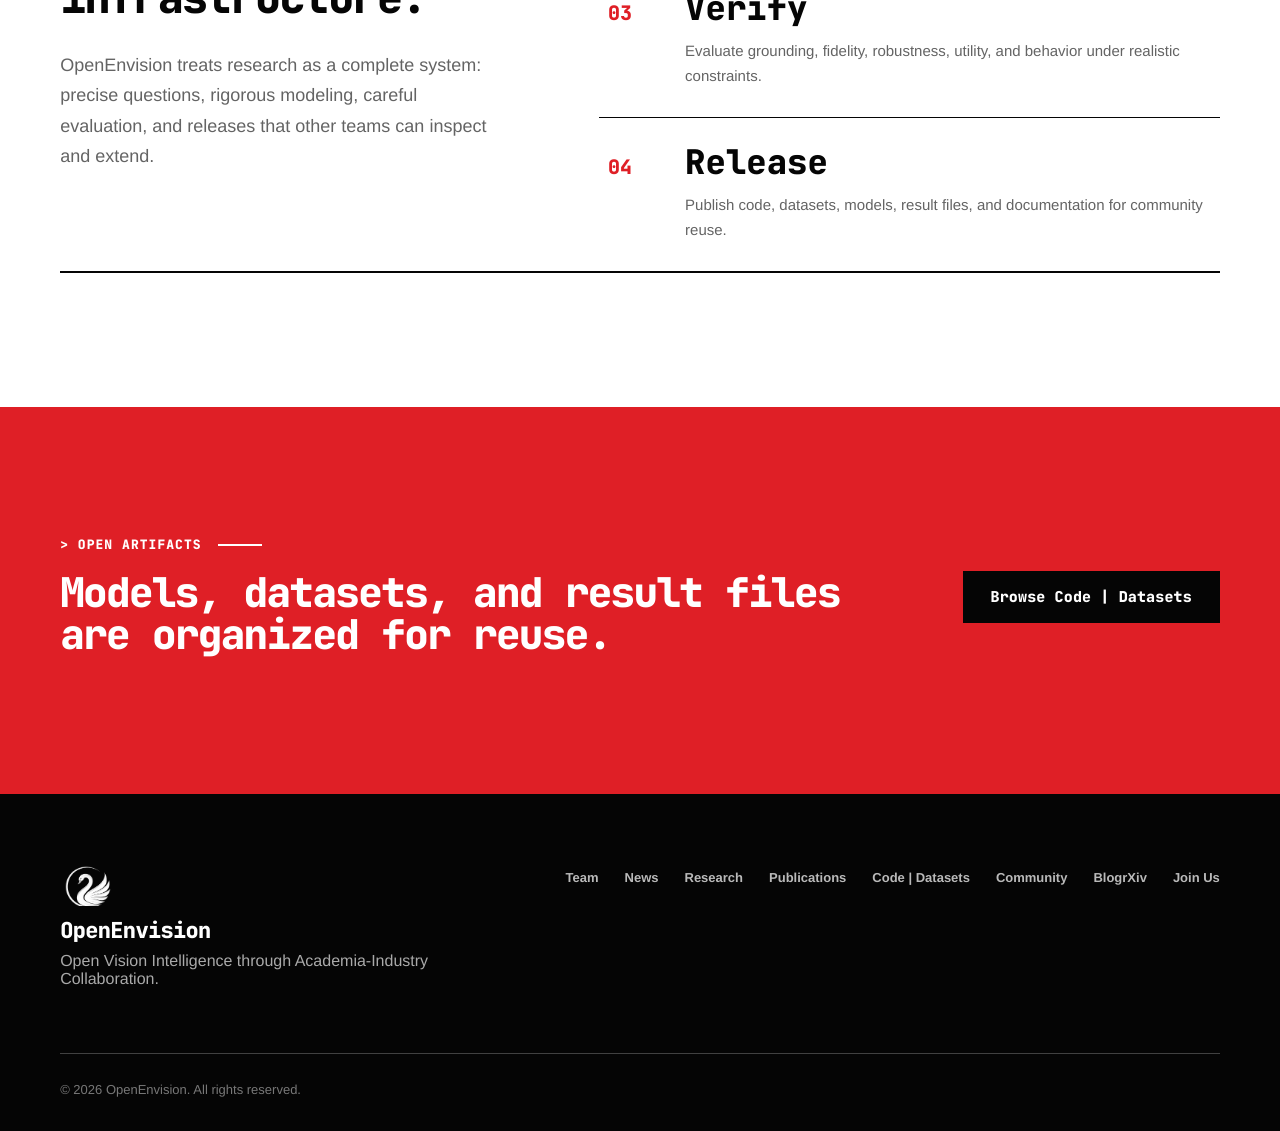
==== commit 535f402b: "update" ====
--- a/index.html
+++ b/index.html
@@ -19,7 +19,7 @@
       href="https://fonts.googleapis.com/css2?family=JetBrains+Mono:wght@400;500;700;800&display=swap"
     />
     <link rel="stylesheet" href="assets/css/styles.css?v=visual-system-20260710-community" />
-    <link rel="stylesheet" href="assets/css/black-swan-theme.css?v=20260723-color" />
+    <link rel="stylesheet" href="assets/css/black-swan-theme.css?v=20260801-foresight" />
   </head>
   <body class="home-page" data-page="home">
     <header class="site-header" data-header>
@@ -40,7 +40,16 @@
         <a href="research.html" data-page-link="research">Research</a>
         <a href="publications.html" data-page-link="publications">Publications</a>
         <a href="code-datasets.html" data-page-link="code-datasets">Code | Datasets</a>
-        <a href="community.html" data-page-link="community">Community</a>
+        <a href="foresight.html" data-page-link="foresight">Community</a>
+        <details class="nav-dropdown" data-nav-dropdown>
+          <summary>
+            <span>Links</span>
+            <svg viewBox="0 0 16 16" aria-hidden="true"><path d="m4 6 4 4 4-4" /></svg>
+          </summary>
+          <div class="nav-dropdown-menu">
+            <a href="community.html" data-page-link="community">BlogrXiv</a>
+          </div>
+        </details>
         <a href="join-us.html" data-page-link="join">Join Us</a>
       </nav>
     </header>
@@ -191,12 +200,13 @@
         <a href="research.html">Research</a>
         <a href="publications.html">Publications</a>
         <a href="code-datasets.html">Code | Datasets</a>
-        <a href="community.html">Community</a>
+        <a href="foresight.html">Community</a>
+        <a href="community.html">BlogrXiv</a>
         <a href="join-us.html">Join Us</a>
       </div>
       <p class="footer-copyright">© 2026 OpenEnvision. All rights reserved.</p>
     </footer>
 
-    <script src="assets/js/main.js?v=visual-system-20260710"></script>
+    <script src="assets/js/main.js?v=20260801-foresight"></script>
   </body>
 </html>
--- a/assets/css/black-swan-theme.css
+++ b/assets/css/black-swan-theme.css
@@ -2025,3 +2025,2773 @@
     animation: none;
   }
 }
+
+/* Primary navigation dropdown */
+.nav-dropdown {
+  position: relative;
+  flex: 0 0 auto;
+  color: inherit;
+}
+
+.nav-dropdown summary {
+  position: relative;
+  display: flex;
+  align-items: center;
+  gap: 6px;
+  padding: 12px 0;
+  cursor: pointer;
+  list-style: none;
+  opacity: 0.76;
+  transition: opacity 180ms ease;
+}
+
+.nav-dropdown summary::-webkit-details-marker {
+  display: none;
+}
+
+.nav-dropdown summary::after {
+  position: absolute;
+  right: 0;
+  bottom: 3px;
+  left: 0;
+  height: 2px;
+  content: "";
+  border-radius: 999px;
+  background: var(--red);
+  transform: scaleX(0);
+  transform-origin: left;
+  transition: transform 180ms ease;
+}
+
+.nav-dropdown summary:hover,
+.nav-dropdown[open] summary,
+.nav-dropdown.is-current summary {
+  opacity: 1;
+}
+
+.nav-dropdown summary:hover::after,
+.nav-dropdown[open] summary::after,
+.nav-dropdown.is-current summary::after {
+  transform: scaleX(1);
+}
+
+.nav-dropdown summary svg {
+  width: 14px;
+  height: 14px;
+  fill: none;
+  stroke: currentColor;
+  stroke-linecap: round;
+  stroke-linejoin: round;
+  stroke-width: 1.8;
+  transition: transform 180ms ease;
+}
+
+.nav-dropdown[open] summary svg {
+  transform: rotate(180deg);
+}
+
+.nav-dropdown-menu {
+  position: absolute;
+  top: calc(100% + 10px);
+  right: -16px;
+  display: grid;
+  min-width: 182px;
+  padding: 8px;
+  color: var(--ink);
+  border: 1px solid rgba(5, 7, 13, 0.14);
+  border-radius: 8px;
+  background: rgba(255, 255, 255, 0.98);
+  box-shadow: 0 18px 48px rgba(5, 7, 13, 0.16);
+}
+
+.site-nav .nav-dropdown-menu a {
+  padding: 12px 14px;
+  border-radius: 5px;
+  opacity: 1;
+  transition: color 180ms ease, background 180ms ease;
+}
+
+.site-nav .nav-dropdown-menu a::after {
+  display: none;
+}
+
+.site-nav .nav-dropdown-menu a:hover,
+.site-nav .nav-dropdown-menu a[aria-current="page"] {
+  color: var(--red);
+  background: rgba(240, 74, 58, 0.08);
+}
+
+@media (max-width: 820px) {
+  .site-nav {
+    max-height: calc(100dvh - 96px);
+    overflow-y: auto;
+  }
+
+  .nav-dropdown {
+    width: 100%;
+    border-bottom: 1px solid rgba(5, 7, 13, 0.14);
+  }
+
+  .nav-dropdown summary {
+    justify-content: space-between;
+    padding: 15px 6px;
+    opacity: 1;
+  }
+
+  .nav-dropdown summary::after {
+    display: none;
+  }
+
+  .nav-dropdown-menu {
+    position: static;
+    min-width: 0;
+    padding: 0 0 8px 14px;
+    color: inherit;
+    border: 0;
+    border-radius: 0;
+    background: transparent;
+    box-shadow: none;
+  }
+
+  .site-nav .nav-dropdown-menu a {
+    padding: 12px 14px;
+    border: 0;
+    border-left: 2px solid var(--red);
+    border-radius: 0;
+    background: rgba(240, 74, 58, 0.05);
+  }
+}
+
+@media (prefers-reduced-motion: reduce) {
+  .nav-dropdown summary,
+  .nav-dropdown summary::after,
+  .nav-dropdown summary svg,
+  .site-nav .nav-dropdown-menu a {
+    transition: none;
+  }
+}
+
+/* Foresight — OpenEnvision AI community */
+.visually-hidden {
+  position: absolute !important;
+  width: 1px !important;
+  height: 1px !important;
+  padding: 0 !important;
+  overflow: hidden !important;
+  clip: rect(0, 0, 0, 0) !important;
+  white-space: nowrap !important;
+  border: 0 !important;
+}
+
+.foresight-page {
+  --foresight-gutter: clamp(22px, 4.7vw, 72px);
+  --foresight-rule: 2px solid var(--ink);
+  color: var(--ink);
+  background: #fff;
+}
+
+.foresight-page .site-header {
+  background: rgba(255, 255, 255, 0.96);
+}
+
+.foresight-main {
+  overflow: hidden;
+  background: #fff;
+}
+
+.foresight-main h1,
+.foresight-main h2,
+.foresight-main h3,
+.foresight-main strong,
+.foresight-main button,
+.foresight-main a {
+  font-family: var(--mono);
+}
+
+.foresight-section-index {
+  margin: 0 0 28px;
+  color: var(--red);
+  font-family: var(--mono);
+  font-size: 14px;
+  font-weight: 800;
+  letter-spacing: 0.04em;
+}
+
+.foresight-section-index::before {
+  content: none;
+}
+
+.foresight-hero {
+  position: relative;
+  display: grid;
+  min-height: min(760px, calc(100svh - 98px));
+  grid-template-columns: minmax(0, 0.92fr) minmax(420px, 0.86fr);
+  gap: clamp(36px, 6vw, 100px);
+  align-items: center;
+  padding: 132px var(--foresight-gutter) 60px;
+  border-bottom: var(--foresight-rule);
+  background: #fff;
+}
+
+.foresight-hero-copy {
+  position: relative;
+  z-index: 2;
+  max-width: 760px;
+}
+
+.foresight-hero h1 {
+  margin: 0;
+  font-size: clamp(76px, 9.2vw, 148px);
+  font-weight: 800;
+  line-height: 0.86;
+  letter-spacing: -0.075em;
+}
+
+.foresight-hero-copy > p {
+  max-width: 720px;
+  margin: 42px 0 0;
+  font-family: var(--mono);
+  font-size: clamp(18px, 1.55vw, 24px);
+  line-height: 1.72;
+}
+
+.foresight-hero-actions {
+  display: flex;
+  flex-wrap: wrap;
+  gap: 16px;
+  margin-top: 38px;
+}
+
+.foresight-button,
+.foresight-inline-action,
+.foresight-closing a {
+  display: inline-flex;
+  min-height: 56px;
+  align-items: center;
+  justify-content: space-between;
+  gap: 28px;
+  padding: 0 28px;
+  font-size: 15px;
+  font-weight: 800;
+  border: 2px solid currentColor;
+  transition:
+    color 180ms ease,
+    background 180ms ease,
+    transform 180ms ease;
+}
+
+.foresight-button:hover,
+.foresight-inline-action:hover,
+.foresight-closing a:hover {
+  transform: translateY(-3px);
+}
+
+.foresight-button-primary {
+  color: #fff;
+  border-color: var(--red);
+  background: var(--red);
+}
+
+.foresight-button-primary:hover {
+  color: var(--red);
+  background: #fff;
+}
+
+.foresight-button-secondary {
+  color: var(--ink);
+  background: #fff;
+}
+
+.foresight-button-secondary:hover {
+  color: #fff;
+  background: var(--ink);
+}
+
+.foresight-observatory {
+  position: relative;
+  width: min(48vw, 720px);
+  max-width: 100%;
+  aspect-ratio: 720 / 620;
+  justify-self: end;
+  margin: 0;
+  overflow: hidden;
+  background: #fff;
+  isolation: isolate;
+}
+
+.foresight-observatory__geometry {
+  position: absolute;
+  z-index: 1;
+  inset: 0;
+  display: block;
+  width: 100%;
+  height: 100%;
+  overflow: visible;
+}
+
+.foresight-observatory__construction,
+.foresight-orbit-rotor,
+.foresight-observatory__rays,
+.foresight-observatory__fixed-nodes {
+  fill: none;
+  stroke: var(--ink);
+  vector-effect: non-scaling-stroke;
+}
+
+.foresight-orbit,
+.foresight-axis,
+.foresight-vector,
+.foresight-horizon,
+.foresight-waterline,
+.foresight-observatory__rays path,
+.foresight-node,
+.foresight-signal-ring,
+.foresight-signal-dot {
+  vector-effect: non-scaling-stroke;
+}
+
+.foresight-orbit--outer {
+  stroke-width: 1.2;
+  opacity: 0.54;
+}
+
+.foresight-orbit--inner {
+  stroke-width: 1.1;
+  opacity: 0.48;
+}
+
+.foresight-orbit--arc {
+  stroke-width: 1.15;
+  opacity: 0.44;
+}
+
+.foresight-orbit--dashed {
+  stroke-width: 1;
+  stroke-dasharray: 3 5;
+  opacity: 0.54;
+}
+
+.foresight-orbit--guide {
+  stroke-width: 0.75;
+  stroke-dasharray: 1 10;
+  opacity: 0.2;
+}
+
+.foresight-axis {
+  stroke-width: 1.05;
+  opacity: 0.38;
+}
+
+.foresight-vector {
+  stroke-width: 1.15;
+  opacity: 0.42;
+}
+
+.foresight-horizon {
+  stroke-width: 1.15;
+  opacity: 0.55;
+}
+
+.foresight-waterline {
+  stroke-width: 1;
+  opacity: 0.24;
+}
+
+.foresight-observatory__rays path {
+  stroke-width: 0.8;
+  opacity: 0.18;
+}
+
+.foresight-node--solid {
+  fill: var(--ink);
+  stroke: var(--ink);
+}
+
+.foresight-node--open {
+  fill: #fff;
+  stroke-width: 1.2;
+}
+
+.foresight-signal-ring {
+  fill: #fff;
+  stroke: var(--red);
+  stroke-width: 1.2;
+}
+
+.foresight-signal-dot {
+  fill: var(--red);
+  stroke: none;
+}
+
+.foresight-observatory__labels {
+  fill: var(--ink);
+  font-family: var(--mono);
+  font-size: 8px;
+  font-weight: 700;
+  letter-spacing: 0.14em;
+  opacity: 0.62;
+}
+
+.foresight-observatory__readout {
+  fill: var(--red);
+  opacity: 0.9;
+}
+
+.foresight-observatory__swan {
+  position: absolute;
+  z-index: 2;
+  top: 27%;
+  left: 23%;
+  display: block;
+  width: 55%;
+  height: auto;
+  pointer-events: none;
+  user-select: none;
+}
+
+.foresight-orbit-rotor--slow {
+  transform-box: view-box;
+  transform-origin: 332px 307px;
+  animation: foresight-orbit-clockwise 28s linear infinite;
+}
+
+.foresight-orbit-rotor--counter {
+  transform-box: view-box;
+  transform-origin: 332px 307px;
+  animation: foresight-orbit-counter 38s linear infinite;
+}
+
+.foresight-observatory__rays {
+  animation: foresight-signal-breathe 4.8s ease-in-out infinite;
+}
+
+@keyframes foresight-orbit-clockwise {
+  to {
+    transform: rotate(360deg);
+  }
+}
+
+@keyframes foresight-orbit-counter {
+  to {
+    transform: rotate(-360deg);
+  }
+}
+
+@keyframes foresight-signal-breathe {
+  0%,
+  100% {
+    opacity: 0.72;
+  }
+
+  50% {
+    opacity: 1;
+  }
+}
+
+.foresight-scroll-cue {
+  position: absolute;
+  bottom: 24px;
+  left: 50%;
+  display: grid;
+  width: 48px;
+  height: 48px;
+  place-items: center;
+  transform: translateX(-50%);
+}
+
+.foresight-scroll-cue svg,
+.foresight-inline-action svg,
+.foresight-closing a svg {
+  width: 24px;
+  height: 24px;
+  fill: none;
+  stroke: currentColor;
+  stroke-linecap: square;
+  stroke-linejoin: miter;
+  stroke-width: 1.8;
+}
+
+.foresight-about {
+  display: grid;
+  grid-template-columns: minmax(300px, 0.72fr) minmax(0, 1.28fr);
+  border-bottom: var(--foresight-rule);
+  background: #fff;
+}
+
+.foresight-about-copy {
+  padding: 76px clamp(34px, 4vw, 64px) 82px var(--foresight-gutter);
+  border-right: var(--foresight-rule);
+}
+
+.foresight-about h2,
+.foresight-resources h2,
+.foresight-events h2 {
+  margin: 0;
+  font-size: clamp(38px, 4.1vw, 64px);
+  font-weight: 800;
+  line-height: 1.08;
+  letter-spacing: -0.055em;
+}
+
+.foresight-about-copy > p:last-child,
+.foresight-resource-rail > p:last-of-type,
+.foresight-events-head > div > p:last-child {
+  margin: 28px 0 0;
+  font-family: var(--mono);
+  font-size: 16px;
+  line-height: 1.78;
+}
+
+.foresight-functions {
+  display: grid;
+  grid-template-columns: repeat(3, minmax(0, 1fr));
+}
+
+.foresight-functions article {
+  min-height: 100%;
+  padding: 76px clamp(24px, 2.6vw, 42px) 70px;
+  border-left: 1px solid var(--ink);
+}
+
+.foresight-functions article:first-child {
+  border-left: 0;
+}
+
+.foresight-functions svg {
+  width: 52px;
+  height: 52px;
+  margin-bottom: 42px;
+  fill: none;
+  stroke: var(--red);
+  stroke-linecap: square;
+  stroke-linejoin: miter;
+  stroke-width: 2;
+}
+
+.foresight-functions span,
+.foresight-resource-number,
+.foresight-talk-list > a > span {
+  color: var(--red);
+  font-family: var(--mono);
+  font-size: 14px;
+  font-weight: 800;
+}
+
+.foresight-functions h3 {
+  margin: 14px 0 18px;
+  font-size: clamp(22px, 2vw, 30px);
+  font-weight: 800;
+}
+
+.foresight-functions p {
+  margin: 0;
+  font-family: var(--mono);
+  font-size: 14px;
+  line-height: 1.72;
+}
+
+.foresight-resources {
+  display: grid;
+  grid-template-columns: minmax(300px, 0.55fr) minmax(0, 1.45fr);
+  border-bottom: var(--foresight-rule);
+  background: #fff;
+}
+
+.foresight-resource-rail {
+  padding: 82px clamp(34px, 4vw, 60px) 78px var(--foresight-gutter);
+  border-right: 4px solid var(--red);
+}
+
+.foresight-resource-filters {
+  display: grid;
+  gap: 10px;
+  margin-top: 42px;
+  padding-top: 24px;
+  border-top: 2px solid var(--ink);
+}
+
+.foresight-resource-filters button {
+  position: relative;
+  display: flex;
+  min-height: 54px;
+  align-items: center;
+  justify-content: space-between;
+  gap: 18px;
+  padding: 0 46px 0 16px;
+  color: var(--ink);
+  text-align: left;
+  border: 2px solid var(--ink);
+  border-radius: 0;
+  background: #fff;
+  font-size: 14px;
+  font-weight: 700;
+  cursor: pointer;
+  transition:
+    color 180ms ease,
+    border-color 180ms ease,
+    background 180ms ease;
+}
+
+.foresight-resource-filters button svg {
+  width: 20px;
+  height: 20px;
+  flex: 0 0 auto;
+  fill: none;
+  stroke: currentColor;
+  stroke-linecap: square;
+  stroke-linejoin: miter;
+  stroke-width: 1.8;
+}
+
+.foresight-resource-filters button:hover,
+.foresight-resource-filters button.is-selected {
+  color: #fff;
+  border-color: var(--red);
+  background: var(--red);
+}
+
+.foresight-resource-index {
+  padding: 82px var(--foresight-gutter) 78px clamp(34px, 4vw, 70px);
+}
+
+.foresight-resource-head {
+  display: grid;
+  grid-template-columns: minmax(0, 1fr) 220px;
+  gap: 26px;
+  padding: 0 50px 18px 54px;
+  font-family: var(--mono);
+  font-size: 12px;
+  font-weight: 800;
+  text-transform: uppercase;
+  border-bottom: 2px solid var(--ink);
+}
+
+.foresight-resource-row {
+  border-bottom: 1px solid var(--ink);
+}
+
+.foresight-resource-row[hidden] {
+  display: none;
+}
+
+.foresight-resource-row summary,
+.foresight-resource-link {
+  display: grid;
+  min-height: 150px;
+  grid-template-columns: 44px minmax(0, 1fr) 190px 28px;
+  gap: 20px;
+  align-items: center;
+  padding: 24px 0;
+  cursor: pointer;
+  list-style: none;
+  transition: background 180ms ease, padding 180ms ease;
+}
+
+.foresight-resource-link {
+  color: inherit;
+  text-decoration: none;
+}
+
+.foresight-resource-row summary::-webkit-details-marker {
+  display: none;
+}
+
+.foresight-resource-row summary:hover,
+.foresight-resource-row[open] summary,
+.foresight-resource-link:hover {
+  padding-right: 14px;
+  padding-left: 14px;
+  background: rgba(223, 31, 38, 0.045);
+}
+
+.foresight-resource-copy {
+  display: grid;
+  gap: 12px;
+}
+
+.foresight-resource-copy strong {
+  font-size: clamp(20px, 2vw, 29px);
+  line-height: 1.16;
+}
+
+.foresight-resource-copy small,
+.foresight-resource-type {
+  font-family: var(--mono);
+  font-size: 13px;
+  line-height: 1.55;
+}
+
+.foresight-resource-type {
+  color: rgba(5, 5, 5, 0.68);
+}
+
+.foresight-resource-row summary > svg,
+.foresight-resource-link > svg {
+  width: 26px;
+  height: 26px;
+  fill: none;
+  stroke: var(--ink);
+  stroke-linecap: square;
+  stroke-linejoin: miter;
+  stroke-width: 1.7;
+  transition: transform 180ms ease, stroke 180ms ease;
+}
+
+.foresight-resource-row[open] summary > svg {
+  stroke: var(--red);
+  transform: rotate(90deg);
+}
+
+.foresight-resource-link:hover > svg {
+  stroke: var(--red);
+  transform: translateX(5px);
+}
+
+.foresight-resource-detail {
+  padding: 0 58px 28px 64px;
+}
+
+.foresight-resource-detail p {
+  max-width: 780px;
+  margin: 0;
+  padding-left: 18px;
+  color: rgba(5, 5, 5, 0.72);
+  font-family: var(--mono);
+  font-size: 13px;
+  line-height: 1.68;
+  border-left: 3px solid var(--red);
+}
+
+.foresight-career-directory {
+  margin-top: 2px;
+  border: 2px solid var(--ink);
+  background: #fff;
+}
+
+.foresight-career-directory p {
+  max-width: none;
+  margin: 0;
+  padding-left: 0;
+  border-left: 0;
+}
+
+.foresight-career-head {
+  display: flex;
+  min-height: 74px;
+  align-items: stretch;
+  justify-content: space-between;
+  border-bottom: 1px solid var(--ink);
+}
+
+.foresight-career-head > div {
+  display: grid;
+  align-content: center;
+  gap: 7px;
+  padding: 14px 18px;
+}
+
+.foresight-career-head > div > span,
+.foresight-career-head strong,
+.foresight-career-head > span {
+  font-family: var(--mono);
+}
+
+.foresight-career-head > div > span {
+  color: var(--red);
+  font-size: 11px;
+  font-weight: 800;
+  letter-spacing: 0.08em;
+  text-transform: uppercase;
+}
+
+.foresight-career-head strong {
+  font-size: 13px;
+}
+
+.foresight-career-head strong span {
+  color: var(--ink);
+  font: inherit;
+}
+
+.foresight-career-head > span {
+  display: grid;
+  min-width: 176px;
+  place-items: center;
+  padding: 0 16px;
+  color: #fff;
+  background: var(--ink);
+  font-size: 10px;
+  font-weight: 800;
+  letter-spacing: 0.05em;
+  text-transform: uppercase;
+}
+
+.foresight-career-standard {
+  display: grid;
+  grid-template-columns: 64px minmax(0, 1fr);
+  border-bottom: 1px solid var(--ink);
+}
+
+.foresight-career-standard > span {
+  display: grid;
+  min-height: 70px;
+  place-items: center;
+  color: #fff;
+  background: var(--red);
+  font-family: var(--mono);
+  font-size: 11px;
+  font-weight: 800;
+  letter-spacing: 0.06em;
+  text-transform: uppercase;
+}
+
+.foresight-career-standard p {
+  align-self: center;
+  padding: 13px 18px;
+  color: rgba(5, 5, 5, 0.76);
+  font-size: 11px;
+  line-height: 1.55;
+}
+
+.foresight-career-toolbar {
+  display: grid;
+  grid-template-columns: 76px minmax(0, 1fr);
+  gap: 12px;
+  align-items: center;
+  padding: 15px 18px;
+  border-bottom: 1px solid var(--ink);
+}
+
+.foresight-career-toolbar > span {
+  color: rgba(5, 5, 5, 0.54);
+  font-family: var(--mono);
+  font-size: 9px;
+  font-weight: 800;
+  letter-spacing: 0.06em;
+  text-transform: uppercase;
+}
+
+.foresight-career-filters {
+  display: flex;
+  flex-wrap: wrap;
+  gap: 5px;
+}
+
+.foresight-career-filters button {
+  min-height: 32px;
+  padding: 0 8px;
+  color: var(--ink);
+  font-family: var(--mono);
+  font-size: 9px;
+  font-weight: 800;
+  border: 1px solid var(--ink);
+  border-radius: 0;
+  background: #fff;
+  cursor: pointer;
+  transition: color 160ms ease, background 160ms ease, border-color 160ms ease;
+}
+
+.foresight-career-filters button:hover,
+.foresight-career-filters button.is-selected {
+  color: #fff;
+  border-color: var(--red);
+  background: var(--red);
+}
+
+.foresight-career-result {
+  padding: 11px 18px !important;
+  color: rgba(5, 5, 5, 0.58) !important;
+  background: #f2f2ef;
+  font-size: 10px !important;
+  font-weight: 700;
+  line-height: 1.4 !important;
+  border-bottom: 1px solid var(--ink) !important;
+}
+
+.foresight-career-grid {
+  display: grid;
+  grid-template-columns: repeat(2, minmax(0, 1fr));
+  gap: 1px;
+  background: var(--ink);
+}
+
+.foresight-career-card {
+  display: grid;
+  min-width: 0;
+  min-height: 350px;
+  grid-template-rows: auto auto auto 1fr auto;
+  padding: 18px;
+  background: #fff;
+  transition: background 180ms ease, box-shadow 180ms ease;
+}
+
+.foresight-career-card:hover {
+  background: #fafaf7;
+  box-shadow: inset 4px 0 0 var(--red);
+}
+
+.foresight-career-card[hidden] {
+  display: none;
+}
+
+.foresight-career-card > header,
+.foresight-career-card > footer {
+  display: flex;
+  align-items: center;
+  justify-content: space-between;
+  gap: 14px;
+  font-family: var(--mono);
+}
+
+.foresight-career-card > header {
+  padding-bottom: 12px;
+  font-size: 8px;
+  font-weight: 800;
+  letter-spacing: 0.06em;
+  text-transform: uppercase;
+  border-bottom: 1px solid rgba(5, 5, 5, 0.3);
+}
+
+.foresight-career-card > header span:first-child {
+  color: var(--red);
+}
+
+.foresight-career-card > header span:last-child {
+  display: inline-flex;
+  min-height: 22px;
+  align-items: center;
+  padding: 0 6px;
+  color: #fff;
+  background: var(--ink);
+}
+
+.foresight-career-copy {
+  display: grid;
+  grid-template-columns: 66px minmax(0, 1fr);
+  gap: 14px;
+  padding: 18px 0 14px;
+}
+
+.foresight-career-copy > span {
+  color: var(--red);
+  font-family: var(--mono);
+  font-size: clamp(22px, 2.6vw, 34px);
+  font-weight: 800;
+  line-height: 0.9;
+  letter-spacing: -0.07em;
+  overflow-wrap: anywhere;
+}
+
+.foresight-career-copy small {
+  color: rgba(5, 5, 5, 0.42);
+  font-family: var(--mono);
+  font-size: 8px;
+  font-weight: 800;
+}
+
+.foresight-career-copy h3 {
+  margin: 5px 0 9px;
+  font-family: var(--mono);
+  font-size: clamp(18px, 1.8vw, 24px);
+  line-height: 1.08;
+  letter-spacing: -0.035em;
+}
+
+.foresight-career-copy p {
+  color: rgba(5, 5, 5, 0.65);
+  font-size: 9px;
+  line-height: 1.55;
+}
+
+.foresight-career-tags {
+  display: flex;
+  flex-wrap: wrap;
+  align-content: flex-start;
+  gap: 5px;
+  padding-bottom: 14px;
+}
+
+.foresight-career-tags span {
+  display: inline-flex;
+  min-height: 23px;
+  align-items: center;
+  padding: 0 6px;
+  color: var(--red);
+  font-family: var(--mono);
+  font-size: 7px;
+  font-weight: 800;
+  border: 1px solid rgba(223, 31, 38, 0.55);
+  text-transform: uppercase;
+}
+
+.foresight-career-location {
+  align-self: end;
+  display: grid;
+  gap: 6px;
+  padding: 11px 12px;
+  border-left: 3px solid var(--red);
+  background: #f2f2ef;
+}
+
+.foresight-career-location small,
+.foresight-career-location strong {
+  font-family: var(--mono);
+}
+
+.foresight-career-location small {
+  color: var(--red);
+  font-size: 7px;
+  font-weight: 800;
+  letter-spacing: 0.06em;
+  text-transform: uppercase;
+}
+
+.foresight-career-location strong {
+  font-size: 9px;
+  line-height: 1.48;
+}
+
+.foresight-career-card > footer {
+  margin-top: 14px;
+  padding-top: 12px;
+  border-top: 1px solid rgba(5, 5, 5, 0.3);
+}
+
+.foresight-career-card > footer > span {
+  color: rgba(5, 5, 5, 0.48);
+  font-size: 8px;
+}
+
+.foresight-career-card > footer a {
+  display: inline-flex;
+  align-items: center;
+  gap: 7px;
+  color: var(--ink);
+  font-size: 9px;
+  font-weight: 800;
+}
+
+.foresight-career-card > footer a:hover {
+  color: var(--red);
+}
+
+.foresight-career-card > footer svg {
+  width: 17px;
+  height: 17px;
+  fill: none;
+  stroke: currentColor;
+  stroke-linecap: square;
+  stroke-linejoin: miter;
+  stroke-width: 1.8;
+}
+
+.foresight-conference-tracker {
+  margin-top: 2px;
+  border: 2px solid var(--ink);
+  background: #fff;
+}
+
+.foresight-tracker-topline {
+  display: flex;
+  min-height: 72px;
+  align-items: stretch;
+  justify-content: space-between;
+  border-bottom: 1px solid var(--ink);
+}
+
+.foresight-tracker-topline > div {
+  display: grid;
+  align-content: center;
+  gap: 6px;
+  padding: 14px 18px;
+}
+
+.foresight-tracker-topline > div span,
+.foresight-tracker-topline > div strong,
+.foresight-tracker-topline > a {
+  font-family: var(--mono);
+}
+
+.foresight-tracker-topline > div span {
+  color: var(--red);
+  font-size: 11px;
+  font-weight: 800;
+  letter-spacing: 0.08em;
+  text-transform: uppercase;
+}
+
+.foresight-tracker-topline > div strong {
+  font-size: 13px;
+}
+
+.foresight-tracker-topline > div strong span {
+  color: var(--ink);
+  font: inherit;
+  letter-spacing: inherit;
+  text-transform: none;
+}
+
+.foresight-tracker-topline > a {
+  display: flex;
+  min-width: 210px;
+  align-items: center;
+  justify-content: space-between;
+  gap: 18px;
+  padding: 0 18px;
+  color: #fff;
+  background: var(--ink);
+  font-size: 12px;
+  font-weight: 800;
+  transition: background 180ms ease;
+}
+
+.foresight-tracker-topline > a:hover {
+  background: var(--red);
+}
+
+.foresight-tracker-topline svg,
+.foresight-conference-card footer svg {
+  width: 18px;
+  height: 18px;
+  flex: 0 0 auto;
+  fill: none;
+  stroke: currentColor;
+  stroke-linecap: square;
+  stroke-linejoin: miter;
+  stroke-width: 1.8;
+}
+
+.foresight-tracker-note {
+  display: grid;
+  grid-template-columns: 66px minmax(0, 1fr);
+  align-items: stretch;
+  border-bottom: 1px solid var(--ink);
+}
+
+.foresight-tracker-note > span {
+  display: grid;
+  place-items: center;
+  color: #fff;
+  background: var(--red);
+  font-family: var(--mono);
+  font-size: 14px;
+  font-weight: 800;
+}
+
+.foresight-tracker-note p {
+  max-width: none;
+  padding: 13px 18px;
+  color: rgba(5, 5, 5, 0.78);
+  font-size: 11px;
+  line-height: 1.55;
+  border-left: 0;
+}
+
+.foresight-tracker-note p strong {
+  color: var(--ink);
+}
+
+.foresight-conference-toolbar {
+  display: grid;
+  grid-template-columns: minmax(0, 1fr) auto;
+  gap: 20px;
+  align-items: center;
+  padding: 16px 18px;
+  border-bottom: 1px solid var(--ink);
+}
+
+.foresight-conference-filters {
+  display: flex;
+  flex-wrap: wrap;
+  gap: 7px;
+}
+
+.foresight-conference-filters button {
+  min-height: 32px;
+  padding: 0 11px;
+  color: var(--ink);
+  font-family: var(--mono);
+  font-size: 10px;
+  font-weight: 800;
+  border: 1px solid var(--ink);
+  border-radius: 0;
+  background: #fff;
+  cursor: pointer;
+  transition: color 160ms ease, background 160ms ease, border-color 160ms ease;
+}
+
+.foresight-conference-filters button:hover,
+.foresight-conference-filters button.is-selected {
+  color: #fff;
+  border-color: var(--red);
+  background: var(--red);
+}
+
+.foresight-conference-legend {
+  display: flex;
+  flex-wrap: wrap;
+  justify-content: flex-end;
+  gap: 12px;
+}
+
+.foresight-conference-legend span {
+  display: inline-flex;
+  align-items: center;
+  gap: 6px;
+  color: rgba(5, 5, 5, 0.64);
+  font-family: var(--mono);
+  font-size: 9px;
+  font-weight: 700;
+}
+
+.foresight-conference-legend i {
+  width: 8px;
+  height: 8px;
+  border: 1px solid var(--ink);
+  background: #fff;
+}
+
+.foresight-conference-legend i.is-official {
+  border-color: var(--red);
+  background: var(--red);
+}
+
+.foresight-conference-legend i.is-tracked {
+  background: var(--ink);
+}
+
+.foresight-conference-legend i.is-estimated {
+  border-style: dashed;
+}
+
+.foresight-conference-result {
+  max-width: none;
+  margin: 0;
+  padding: 11px 18px;
+  color: rgba(5, 5, 5, 0.58);
+  background: #f2f2ef;
+  font-family: var(--mono);
+  font-size: 10px;
+  font-weight: 700;
+  line-height: 1.4;
+  border-bottom: 1px solid var(--ink);
+  border-left: 0;
+}
+
+.foresight-conference-grid {
+  display: grid;
+  grid-template-columns: repeat(2, minmax(0, 1fr));
+  gap: 1px;
+  background: var(--ink);
+}
+
+.foresight-conference-card {
+  position: relative;
+  display: grid;
+  min-width: 0;
+  min-height: 310px;
+  grid-template-rows: auto auto auto auto 1fr;
+  padding: 18px;
+  overflow: hidden;
+  background: #fff;
+  transition: background 180ms ease, box-shadow 180ms ease;
+}
+
+.foresight-conference-card[hidden] {
+  display: none;
+}
+
+.foresight-conference-card.is-urgent {
+  background: #fff5f4;
+  box-shadow: inset 4px 0 0 var(--red);
+}
+
+.foresight-conference-card.is-soon {
+  box-shadow: inset 4px 0 0 var(--ink);
+}
+
+.foresight-conference-card.is-closed {
+  background: #f2f2ef;
+}
+
+.foresight-conference-card.is-closed > * {
+  opacity: 0.56;
+}
+
+.foresight-conference-card > header,
+.foresight-conference-card > footer,
+.foresight-conference-deadline {
+  display: flex;
+  align-items: center;
+  justify-content: space-between;
+  gap: 16px;
+}
+
+.foresight-conference-card > header {
+  padding-bottom: 15px;
+  font-family: var(--mono);
+  font-size: 9px;
+  font-weight: 800;
+  letter-spacing: 0.08em;
+  text-transform: uppercase;
+  border-bottom: 1px solid rgba(5, 5, 5, 0.3);
+}
+
+.foresight-conference-card > header > span:first-child {
+  color: var(--red);
+}
+
+.foresight-countdown-source {
+  display: inline-flex;
+  min-height: 24px;
+  align-items: center;
+  padding: 0 7px;
+  font-size: 9px;
+  font-weight: 800;
+  border: 1px solid currentColor;
+}
+
+.foresight-countdown-source.is-official {
+  color: #fff;
+  border-color: var(--red);
+  background: var(--red);
+}
+
+.foresight-countdown-source.is-tracked {
+  color: #fff;
+  border-color: var(--ink);
+  background: var(--ink);
+}
+
+.foresight-countdown-source.is-estimated {
+  color: var(--ink);
+  border-style: dashed;
+  background: #fff;
+}
+
+.foresight-conference-name {
+  position: relative;
+  padding: 20px 0 18px;
+}
+
+.foresight-conference-name > span {
+  position: absolute;
+  top: 22px;
+  right: 0;
+  color: rgba(5, 5, 5, 0.12);
+  font-family: var(--mono);
+  font-size: 38px;
+  font-weight: 800;
+  letter-spacing: -0.06em;
+}
+
+.foresight-conference-name h3 {
+  position: relative;
+  z-index: 1;
+  margin: 0;
+  max-width: 78%;
+  font-family: var(--mono);
+  font-size: clamp(22px, 2vw, 30px);
+  font-weight: 800;
+  line-height: 1.05;
+  letter-spacing: -0.045em;
+}
+
+.foresight-conference-name p {
+  max-width: 68%;
+  margin: 8px 0 0;
+  padding: 0;
+  color: rgba(5, 5, 5, 0.58);
+  font-family: var(--mono);
+  font-size: 9px;
+  line-height: 1.5;
+  border: 0;
+}
+
+.foresight-live-countdown {
+  display: grid;
+  grid-template-columns: repeat(4, minmax(0, 1fr));
+  border: 1px solid var(--ink);
+}
+
+.foresight-live-countdown > span {
+  display: grid;
+  min-width: 0;
+  place-items: center;
+  gap: 5px;
+  padding: 11px 4px 9px;
+  border-left: 1px solid var(--ink);
+}
+
+.foresight-live-countdown > span:first-child {
+  border-left: 0;
+}
+
+.foresight-live-countdown strong,
+.foresight-live-countdown small {
+  font-family: var(--mono);
+}
+
+.foresight-live-countdown strong {
+  font-size: clamp(18px, 2vw, 25px);
+  line-height: 1;
+  letter-spacing: -0.06em;
+  font-variant-numeric: tabular-nums;
+}
+
+.foresight-live-countdown small {
+  color: rgba(5, 5, 5, 0.48);
+  font-size: 7px;
+  font-weight: 800;
+  letter-spacing: 0.08em;
+  text-transform: uppercase;
+}
+
+.foresight-conference-deadline {
+  padding: 14px 0;
+}
+
+.foresight-conference-deadline > div {
+  display: grid;
+  gap: 4px;
+}
+
+.foresight-conference-deadline small,
+.foresight-conference-deadline strong,
+.foresight-conference-deadline > span {
+  font-family: var(--mono);
+}
+
+.foresight-conference-deadline small {
+  color: rgba(5, 5, 5, 0.5);
+  font-size: 8px;
+  font-weight: 700;
+  letter-spacing: 0.07em;
+  text-transform: uppercase;
+}
+
+.foresight-conference-deadline strong {
+  font-size: 10px;
+}
+
+.foresight-conference-deadline > span {
+  color: var(--red);
+  font-size: 8px;
+  font-weight: 800;
+  letter-spacing: 0.06em;
+  text-align: right;
+  text-transform: uppercase;
+}
+
+.foresight-conference-card.is-closed .foresight-conference-deadline > span {
+  color: var(--ink);
+}
+
+.foresight-conference-card > footer {
+  align-self: end;
+  padding-top: 13px;
+  border-top: 1px solid rgba(5, 5, 5, 0.3);
+}
+
+.foresight-conference-card > footer > span {
+  max-width: 64%;
+  color: rgba(5, 5, 5, 0.56);
+  font-family: var(--mono);
+  font-size: 8px;
+  line-height: 1.45;
+}
+
+.foresight-conference-card > footer a {
+  display: inline-flex;
+  align-items: center;
+  gap: 8px;
+  color: var(--ink);
+  font-family: var(--mono);
+  font-size: 10px;
+  font-weight: 800;
+}
+
+.foresight-conference-card > footer a:hover {
+  color: var(--red);
+}
+
+.foresight-conference-noscript {
+  max-width: none;
+  margin: 0;
+  padding: 20px;
+  border-left: 4px solid var(--red);
+}
+
+.foresight-workshop-radar {
+  margin-top: 2px;
+  border: 2px solid var(--ink);
+  background: #fff;
+}
+
+.foresight-workshop-radar p {
+  max-width: none;
+  margin: 0;
+  padding-left: 0;
+  border-left: 0;
+}
+
+.foresight-workshop-head {
+  display: flex;
+  min-height: 76px;
+  align-items: stretch;
+  justify-content: space-between;
+  border-bottom: 1px solid var(--ink);
+}
+
+.foresight-workshop-head > div:first-child {
+  display: grid;
+  align-content: center;
+  gap: 7px;
+  padding: 14px 18px;
+}
+
+.foresight-workshop-head > div:first-child > span,
+.foresight-workshop-head strong,
+.foresight-workshop-hosts a {
+  font-family: var(--mono);
+}
+
+.foresight-workshop-head > div:first-child > span {
+  color: var(--red);
+  font-size: 11px;
+  font-weight: 800;
+  letter-spacing: 0.08em;
+  text-transform: uppercase;
+}
+
+.foresight-workshop-head strong {
+  font-size: 13px;
+}
+
+.foresight-workshop-head strong span {
+  color: var(--ink);
+  font: inherit;
+}
+
+.foresight-workshop-hosts {
+  display: grid;
+  grid-template-columns: repeat(2, minmax(86px, 1fr));
+  background: var(--ink);
+}
+
+.foresight-workshop-hosts a {
+  display: grid;
+  min-width: 112px;
+  place-items: center;
+  padding: 0 14px;
+  color: #fff;
+  font-size: 11px;
+  font-weight: 800;
+  border-left: 1px solid rgba(255, 255, 255, 0.35);
+  transition: background 180ms ease;
+}
+
+.foresight-workshop-hosts a:hover {
+  background: var(--red);
+}
+
+.foresight-workshop-standard {
+  display: grid;
+  grid-template-columns: 76px minmax(0, 1fr);
+  border-bottom: 1px solid var(--ink);
+}
+
+.foresight-workshop-standard > span {
+  display: grid;
+  min-height: 72px;
+  place-items: center;
+  color: #fff;
+  background: var(--red);
+  font-family: var(--mono);
+  font-size: 11px;
+  font-weight: 800;
+  text-transform: uppercase;
+}
+
+.foresight-workshop-standard p {
+  align-self: center;
+  padding: 13px 18px;
+  color: rgba(5, 5, 5, 0.76);
+  font-size: 11px;
+  line-height: 1.55;
+}
+
+.foresight-workshop-toolbar {
+  display: grid;
+  grid-template-columns: 76px minmax(0, 1fr);
+  gap: 12px;
+  align-items: center;
+  padding: 15px 18px;
+  border-bottom: 1px solid var(--ink);
+}
+
+.foresight-workshop-toolbar > span {
+  color: rgba(5, 5, 5, 0.54);
+  font-family: var(--mono);
+  font-size: 9px;
+  font-weight: 800;
+  letter-spacing: 0.06em;
+  text-transform: uppercase;
+}
+
+.foresight-workshop-filters {
+  display: flex;
+  flex-wrap: wrap;
+  gap: 5px;
+}
+
+.foresight-workshop-filters button {
+  min-height: 32px;
+  padding: 0 8px;
+  color: var(--ink);
+  font-family: var(--mono);
+  font-size: 9px;
+  font-weight: 800;
+  border: 1px solid var(--ink);
+  border-radius: 0;
+  background: #fff;
+  cursor: pointer;
+  transition: color 160ms ease, background 160ms ease, border-color 160ms ease;
+}
+
+.foresight-workshop-filters button:hover,
+.foresight-workshop-filters button.is-selected {
+  color: #fff;
+  border-color: var(--red);
+  background: var(--red);
+}
+
+.foresight-workshop-result {
+  padding: 11px 18px !important;
+  color: rgba(5, 5, 5, 0.58) !important;
+  background: #f2f2ef;
+  font-size: 10px !important;
+  font-weight: 700;
+  line-height: 1.4 !important;
+  border-bottom: 1px solid var(--ink) !important;
+}
+
+.foresight-workshop-list {
+  display: grid;
+  gap: 1px;
+  background: var(--ink);
+}
+
+.foresight-workshop-card {
+  min-width: 0;
+  padding: 19px;
+  background: #fff;
+  transition: background 180ms ease, box-shadow 180ms ease;
+}
+
+.foresight-workshop-card[hidden] {
+  display: none;
+}
+
+.foresight-workshop-card.is-open {
+  box-shadow: inset 4px 0 0 var(--red);
+}
+
+.foresight-workshop-card.is-program-upcoming {
+  background: #f6f6f2;
+}
+
+.foresight-workshop-card.is-complete {
+  background: #ecece8;
+}
+
+.foresight-workshop-card > header,
+.foresight-workshop-card > footer {
+  display: flex;
+  align-items: center;
+  justify-content: space-between;
+  gap: 16px;
+}
+
+.foresight-workshop-card > header {
+  padding-bottom: 14px;
+  border-bottom: 1px solid rgba(5, 5, 5, 0.32);
+}
+
+.foresight-workshop-card > header > div {
+  display: flex;
+  flex-wrap: wrap;
+  gap: 7px 12px;
+  align-items: baseline;
+}
+
+.foresight-workshop-card > header span,
+.foresight-workshop-card > header small,
+.foresight-workshop-status {
+  font-family: var(--mono);
+}
+
+.foresight-workshop-card > header > div span {
+  color: var(--red);
+  font-size: 10px;
+  font-weight: 800;
+  letter-spacing: 0.06em;
+  text-transform: uppercase;
+}
+
+.foresight-workshop-card > header > div small {
+  color: rgba(5, 5, 5, 0.52);
+  font-size: 9px;
+}
+
+.foresight-workshop-status {
+  min-height: 26px;
+  padding: 7px 8px 0;
+  color: #fff;
+  background: var(--ink);
+  font-size: 8px;
+  font-weight: 800;
+  letter-spacing: 0.05em;
+  text-align: center;
+  text-transform: uppercase;
+  white-space: nowrap;
+}
+
+.foresight-workshop-card.is-open .foresight-workshop-status {
+  background: var(--red);
+}
+
+.foresight-workshop-card.is-complete .foresight-workshop-status {
+  color: var(--ink);
+  border: 1px solid var(--ink);
+  background: transparent;
+}
+
+.foresight-workshop-copy {
+  display: grid;
+  grid-template-columns: 94px minmax(0, 1fr);
+  gap: 20px;
+  padding: 20px 0 18px;
+}
+
+.foresight-workshop-copy > span {
+  color: rgba(223, 31, 38, 0.9);
+  font-family: var(--mono);
+  font-size: clamp(19px, 2vw, 26px);
+  font-weight: 800;
+  line-height: 1;
+  letter-spacing: -0.07em;
+}
+
+.foresight-workshop-tags {
+  display: flex;
+  flex-wrap: wrap;
+  gap: 6px;
+  margin-bottom: 10px;
+}
+
+.foresight-workshop-tags span {
+  padding: 4px 6px 3px;
+  color: var(--red);
+  font-family: var(--mono);
+  font-size: 8px;
+  font-weight: 800;
+  border: 1px solid rgba(223, 31, 38, 0.55);
+  text-transform: uppercase;
+}
+
+.foresight-workshop-copy h3 {
+  max-width: 760px;
+  margin: 0;
+  font-size: clamp(20px, 2vw, 28px);
+  font-weight: 800;
+  line-height: 1.13;
+  letter-spacing: -0.035em;
+}
+
+.foresight-workshop-copy p {
+  max-width: 760px;
+  margin-top: 9px;
+  color: rgba(5, 5, 5, 0.64);
+  font-size: 10px;
+  line-height: 1.55;
+}
+
+.foresight-workshop-organizers {
+  display: grid;
+  grid-template-columns: 116px minmax(0, 1fr);
+  gap: 5px 16px;
+  padding: 14px 16px;
+  background: #f2f2ef;
+  border-left: 3px solid var(--red);
+}
+
+.foresight-workshop-organizers small,
+.foresight-workshop-organizers strong,
+.foresight-workshop-organizers span {
+  font-family: var(--mono);
+}
+
+.foresight-workshop-organizers small {
+  grid-row: 1 / span 2;
+  align-self: center;
+  color: var(--red);
+  font-size: 8px;
+  font-weight: 800;
+  letter-spacing: 0.07em;
+  text-transform: uppercase;
+}
+
+.foresight-workshop-organizers strong {
+  font-size: 10px;
+  line-height: 1.45;
+}
+
+.foresight-workshop-organizers span {
+  color: rgba(5, 5, 5, 0.58);
+  font-size: 9px;
+  line-height: 1.45;
+}
+
+.foresight-workshop-timeline {
+  display: grid;
+  grid-template-columns: repeat(3, minmax(0, 1fr));
+  margin-top: 14px;
+  border: 1px solid var(--ink);
+}
+
+.foresight-workshop-timeline > div {
+  position: relative;
+  display: grid;
+  min-height: 72px;
+  align-content: center;
+  gap: 4px;
+  padding: 11px 12px 10px 34px;
+  border-left: 1px solid var(--ink);
+}
+
+.foresight-workshop-timeline > div:first-child {
+  border-left: 0;
+}
+
+.foresight-workshop-timeline span {
+  position: absolute;
+  top: 11px;
+  left: 10px;
+  color: var(--red);
+  font-family: var(--mono);
+  font-size: 8px;
+  font-weight: 800;
+}
+
+.foresight-workshop-timeline small,
+.foresight-workshop-timeline strong {
+  font-family: var(--mono);
+}
+
+.foresight-workshop-timeline small {
+  color: rgba(5, 5, 5, 0.48);
+  font-size: 8px;
+  font-weight: 800;
+  letter-spacing: 0.05em;
+  text-transform: uppercase;
+}
+
+.foresight-workshop-timeline strong {
+  font-size: 9px;
+  line-height: 1.35;
+}
+
+.foresight-workshop-card > footer {
+  margin-top: 14px;
+  padding-top: 12px;
+  border-top: 1px solid rgba(5, 5, 5, 0.3);
+}
+
+.foresight-workshop-card > footer > span,
+.foresight-workshop-card > footer a {
+  font-family: var(--mono);
+}
+
+.foresight-workshop-card > footer > span {
+  max-width: 62%;
+  color: rgba(5, 5, 5, 0.54);
+  font-size: 8px;
+  line-height: 1.45;
+}
+
+.foresight-workshop-card > footer a {
+  display: inline-flex;
+  align-items: center;
+  gap: 8px;
+  color: var(--ink);
+  font-size: 10px;
+  font-weight: 800;
+}
+
+.foresight-workshop-card > footer a:hover {
+  color: var(--red);
+}
+
+.foresight-workshop-card > footer svg {
+  width: 18px;
+  height: 18px;
+  fill: none;
+  stroke: currentColor;
+  stroke-linecap: square;
+  stroke-linejoin: miter;
+  stroke-width: 1.8;
+}
+
+.foresight-inline-action {
+  width: fit-content;
+  margin-top: 34px;
+  color: var(--ink);
+  background: #fff;
+}
+
+.foresight-inline-action:hover {
+  color: #fff;
+  background: var(--ink);
+}
+
+.foresight-talks {
+  padding: 56px var(--foresight-gutter) 60px;
+  color: #fff;
+  background: var(--ink);
+}
+
+.foresight-talks-head {
+  display: grid;
+  grid-template-columns: 220px minmax(650px, 1fr) 280px;
+  gap: 36px;
+  align-items: center;
+  padding-bottom: 40px;
+}
+
+.foresight-talks-number {
+  color: var(--red);
+  font-family: var(--mono);
+  font-size: clamp(110px, 12vw, 190px);
+  font-weight: 800;
+  line-height: 0.78;
+  letter-spacing: -0.1em;
+}
+
+.foresight-talks h2 {
+  max-width: 820px;
+  margin: 0;
+  font-size: clamp(40px, 3.65vw, 56px);
+  font-weight: 700;
+  line-height: 1.12;
+  letter-spacing: -0.055em;
+}
+
+.foresight-talks-head > div > p:last-child {
+  max-width: 760px;
+  margin: 26px 0 0;
+  color: rgba(255, 255, 255, 0.76);
+  font-family: var(--mono);
+  font-size: 16px;
+  line-height: 1.72;
+}
+
+.foresight-signal {
+  width: 100%;
+  height: auto;
+  fill: none;
+  stroke: rgba(255, 255, 255, 0.82);
+  stroke-linejoin: miter;
+  stroke-width: 1.25;
+}
+
+.foresight-signal-red {
+  stroke: var(--red);
+  stroke-width: 2;
+}
+
+.foresight-talk-list {
+  border-top: 1px solid rgba(255, 255, 255, 0.72);
+}
+
+.foresight-talk-list > a {
+  display: grid;
+  min-height: 100px;
+  grid-template-columns: 88px minmax(240px, 0.65fr) minmax(260px, 1fr) 44px;
+  gap: 34px;
+  align-items: center;
+  color: #fff;
+  border-bottom: 1px solid rgba(255, 255, 255, 0.72);
+  transition: color 180ms ease, padding 180ms ease, background 180ms ease;
+}
+
+.foresight-talk-list > a:hover {
+  padding-right: 18px;
+  padding-left: 18px;
+  color: #fff;
+  background: rgba(223, 31, 38, 0.13);
+}
+
+.foresight-talk-list strong {
+  font-size: clamp(22px, 2.5vw, 36px);
+  line-height: 1.12;
+}
+
+.foresight-talk-list p {
+  margin: 0;
+  color: rgba(255, 255, 255, 0.74);
+  font-family: var(--mono);
+  font-size: 15px;
+  line-height: 1.62;
+}
+
+.foresight-talk-list svg,
+.foresight-event-formats svg {
+  width: 32px;
+  height: 32px;
+  fill: none;
+  stroke: var(--red);
+  stroke-linecap: square;
+  stroke-linejoin: miter;
+  stroke-width: 1.7;
+  transition: transform 180ms ease;
+}
+
+.foresight-talk-list > a:hover svg,
+.foresight-event-formats a:hover svg {
+  transform: translateX(6px);
+}
+
+.foresight-inline-action-dark {
+  color: var(--red);
+  border-color: var(--red);
+  background: transparent;
+}
+
+.foresight-inline-action-dark:hover {
+  color: var(--ink);
+  background: var(--red);
+}
+
+.foresight-events {
+  padding: 78px var(--foresight-gutter) 0;
+  border-bottom: var(--foresight-rule);
+  background: #fff;
+}
+
+.foresight-events-head {
+  display: grid;
+  grid-template-columns: minmax(0, 1fr) auto;
+  gap: 60px;
+  align-items: center;
+  padding-bottom: 70px;
+}
+
+.foresight-events-head > div {
+  max-width: 880px;
+}
+
+.foresight-event-formats {
+  position: relative;
+  display: grid;
+  grid-template-columns: repeat(3, minmax(0, 1fr));
+  padding-top: 26px;
+}
+
+.foresight-event-formats::before {
+  position: absolute;
+  top: 0;
+  right: 0;
+  left: 0;
+  height: 3px;
+  content: "";
+  background: var(--red);
+}
+
+.foresight-event-formats > a {
+  position: relative;
+  min-height: 340px;
+  padding: 32px clamp(26px, 3vw, 52px) 56px;
+  border-left: 1px solid var(--red);
+  transition: color 180ms ease, background 180ms ease, transform 180ms ease;
+}
+
+.foresight-event-formats > a:last-child {
+  border-right: 1px solid var(--red);
+}
+
+.foresight-event-formats > a::before {
+  position: absolute;
+  top: -36px;
+  left: -9px;
+  width: 15px;
+  height: 15px;
+  content: "";
+  border: 3px solid var(--red);
+  border-radius: 50%;
+  background: #fff;
+}
+
+.foresight-event-formats > a:hover {
+  color: var(--ink);
+  background: rgba(223, 31, 38, 0.055);
+  transform: translateY(-6px);
+}
+
+.foresight-event-formats span {
+  display: block;
+  color: var(--red);
+  font-family: var(--mono);
+  font-size: clamp(54px, 6vw, 86px);
+  font-weight: 800;
+  line-height: 1;
+  letter-spacing: -0.08em;
+}
+
+.foresight-event-formats h3 {
+  margin: 22px 0 20px;
+  font-size: clamp(22px, 2vw, 30px);
+  font-weight: 800;
+}
+
+.foresight-event-formats p {
+  margin: 0;
+  font-family: var(--mono);
+  font-size: 14px;
+  line-height: 1.68;
+}
+
+.foresight-event-formats svg {
+  position: absolute;
+  top: 49px;
+  right: clamp(24px, 2vw, 36px);
+  stroke: var(--ink);
+}
+
+.foresight-closing {
+  display: grid;
+  grid-template-columns: 96px minmax(280px, 1fr) minmax(320px, 0.9fr);
+  gap: 44px;
+  align-items: center;
+  padding: 42px var(--foresight-gutter);
+  color: #fff;
+  background: var(--red);
+}
+
+.foresight-closing img {
+  width: 88px;
+  height: 76px;
+  object-fit: contain;
+  filter: grayscale(1) invert(1) brightness(3);
+}
+
+.foresight-closing h2 {
+  max-width: 620px;
+  margin: 0;
+  font-size: clamp(26px, 3vw, 44px);
+  font-weight: 800;
+  line-height: 1.12;
+  letter-spacing: -0.045em;
+}
+
+.foresight-closing a {
+  color: #fff;
+  border-color: #fff;
+  background: transparent;
+}
+
+.foresight-closing a:hover {
+  color: var(--red);
+  background: #fff;
+}
+
+.foresight-footer {
+  margin-top: 0;
+}
+
+.foresight-footer .footer-links a[aria-current="page"] {
+  color: var(--red);
+  opacity: 1;
+}
+
+@media (max-width: 1180px) {
+  .foresight-hero {
+    grid-template-columns: minmax(0, 1fr) minmax(360px, 0.72fr);
+    gap: 42px;
+  }
+
+  .foresight-about {
+    grid-template-columns: minmax(300px, 0.65fr) minmax(0, 1.35fr);
+  }
+
+  .foresight-functions article {
+    padding-right: 24px;
+    padding-left: 24px;
+  }
+
+  .foresight-resources {
+    grid-template-columns: 320px minmax(0, 1fr);
+  }
+
+  .foresight-resource-head {
+    grid-template-columns: minmax(0, 1fr) 150px;
+  }
+
+  .foresight-resource-row summary,
+  .foresight-resource-link {
+    grid-template-columns: 38px minmax(0, 1fr) 140px 26px;
+    gap: 14px;
+  }
+
+  .foresight-conference-grid {
+    grid-template-columns: 1fr;
+  }
+
+  .foresight-talks-head {
+    grid-template-columns: 130px minmax(0, 1fr) 260px;
+  }
+
+  .foresight-talk-list > a {
+    grid-template-columns: 64px minmax(210px, 0.7fr) minmax(240px, 1fr) 36px;
+    gap: 24px;
+  }
+}
+
+@media (max-width: 980px) {
+  .foresight-hero {
+    min-height: min(720px, calc(100svh - 98px));
+  }
+
+  .foresight-observatory {
+    width: min(44vw, 520px);
+  }
+
+  .foresight-about {
+    grid-template-columns: 1fr;
+  }
+
+  .foresight-about-copy {
+    border-right: 0;
+    border-bottom: var(--foresight-rule);
+  }
+
+  .foresight-resources {
+    grid-template-columns: 280px minmax(0, 1fr);
+  }
+
+  .foresight-resource-index {
+    padding-right: 34px;
+    padding-left: 34px;
+  }
+
+  .foresight-resource-head {
+    display: none;
+  }
+
+  .foresight-resource-row summary,
+  .foresight-resource-link {
+    grid-template-columns: 38px minmax(0, 1fr) 28px;
+  }
+
+  .foresight-resource-type {
+    grid-column: 2;
+    grid-row: 2;
+  }
+
+  .foresight-resource-row summary > svg,
+  .foresight-resource-link > svg {
+    grid-column: 3;
+    grid-row: 1 / span 2;
+  }
+
+  .foresight-resource-row[data-resource-kind="careers"] .foresight-resource-detail,
+  .foresight-resource-row[data-resource-kind="deadlines"] .foresight-resource-detail,
+  .foresight-resource-row[data-resource-kind="workshops"] .foresight-resource-detail {
+    padding-right: 0;
+    padding-left: 0;
+  }
+
+  .foresight-career-grid {
+    grid-template-columns: 1fr;
+  }
+
+  .foresight-career-toolbar {
+    grid-template-columns: 1fr;
+    gap: 10px;
+  }
+
+  .foresight-conference-toolbar {
+    grid-template-columns: 1fr;
+  }
+
+  .foresight-conference-legend {
+    justify-content: flex-start;
+  }
+
+  .foresight-conference-grid {
+    grid-template-columns: 1fr;
+  }
+
+  .foresight-workshop-toolbar {
+    grid-template-columns: 1fr;
+    gap: 10px;
+  }
+
+  .foresight-talks-head {
+    grid-template-columns: 110px minmax(0, 1fr);
+  }
+
+  .foresight-signal {
+    grid-column: 2;
+    max-width: 420px;
+  }
+
+  .foresight-events-head {
+    grid-template-columns: 1fr;
+  }
+
+  .foresight-closing {
+    grid-template-columns: 72px minmax(0, 1fr);
+  }
+
+  .foresight-closing a {
+    grid-column: 1 / -1;
+  }
+}
+
+@media (max-width: 820px) {
+  .foresight-hero {
+    min-height: auto;
+    grid-template-columns: 1fr;
+    padding-top: 118px;
+    padding-bottom: 82px;
+  }
+
+  .foresight-hero h1 {
+    font-size: clamp(60px, 18vw, 104px);
+  }
+
+  .foresight-hero-copy > p {
+    margin-top: 28px;
+    font-size: 17px;
+  }
+
+  .foresight-observatory {
+    width: min(92vw, 694px);
+    justify-self: center;
+  }
+
+  .foresight-scroll-cue {
+    display: none;
+  }
+
+  .foresight-about-copy,
+  .foresight-resource-rail,
+  .foresight-resource-index,
+  .foresight-talks,
+  .foresight-events {
+    padding-right: var(--foresight-gutter);
+    padding-left: var(--foresight-gutter);
+  }
+
+  .foresight-functions {
+    grid-template-columns: 1fr;
+  }
+
+  .foresight-functions article,
+  .foresight-functions article:first-child {
+    min-height: 0;
+    padding: 40px var(--foresight-gutter);
+    border-top: 1px solid var(--ink);
+    border-left: 0;
+  }
+
+  .foresight-functions article:first-child {
+    border-top: 0;
+  }
+
+  .foresight-functions svg {
+    margin-bottom: 24px;
+  }
+
+  .foresight-resources {
+    grid-template-columns: 1fr;
+  }
+
+  .foresight-resource-rail {
+    border-right: 0;
+    border-bottom: 4px solid var(--red);
+  }
+
+  .foresight-resource-filters {
+    grid-template-columns: repeat(2, minmax(0, 1fr));
+  }
+
+  .foresight-resource-row summary,
+  .foresight-resource-link {
+    min-height: 126px;
+  }
+
+  .foresight-resource-detail {
+    padding-left: 52px;
+  }
+
+  .foresight-talks-head {
+    grid-template-columns: 82px minmax(0, 1fr);
+    gap: 24px;
+  }
+
+  .foresight-talks-number {
+    font-size: 88px;
+  }
+
+  .foresight-signal {
+    grid-column: 1 / -1;
+    width: min(520px, 100%);
+  }
+
+  .foresight-talk-list > a {
+    min-height: 136px;
+    grid-template-columns: 44px minmax(0, 1fr) 30px;
+    gap: 18px;
+  }
+
+  .foresight-talk-list p {
+    grid-column: 2 / 4;
+    padding-bottom: 18px;
+  }
+
+  .foresight-talk-list svg {
+    grid-column: 3;
+    grid-row: 1;
+  }
+
+  .foresight-event-formats {
+    grid-template-columns: 1fr;
+    padding-top: 0;
+    border-left: 3px solid var(--red);
+  }
+
+  .foresight-event-formats::before {
+    display: none;
+  }
+
+  .foresight-event-formats > a,
+  .foresight-event-formats > a:last-child {
+    min-height: 250px;
+    border-top: 1px solid var(--red);
+    border-right: 0;
+    border-left: 0;
+  }
+
+  .foresight-event-formats > a::before {
+    top: 40px;
+    left: -10px;
+  }
+
+  .foresight-closing {
+    gap: 26px;
+    padding-top: 34px;
+    padding-bottom: 34px;
+  }
+}
+
+@media (max-width: 560px) {
+  .foresight-section-index {
+    margin-bottom: 20px;
+    font-size: 12px;
+  }
+
+  .foresight-hero-actions,
+  .foresight-button,
+  .foresight-inline-action {
+    width: 100%;
+  }
+
+  .foresight-button,
+  .foresight-inline-action {
+    justify-content: center;
+  }
+
+  .foresight-about h2,
+  .foresight-resources h2,
+  .foresight-events h2,
+  .foresight-talks h2 {
+    font-size: clamp(34px, 10vw, 48px);
+  }
+
+  .foresight-resource-filters {
+    grid-template-columns: 1fr;
+  }
+
+  .foresight-resource-index {
+    padding-top: 44px;
+  }
+
+  .foresight-resource-row summary,
+  .foresight-resource-link {
+    grid-template-columns: 30px minmax(0, 1fr) 24px;
+    gap: 10px;
+  }
+
+  .foresight-resource-copy strong {
+    font-size: 19px;
+  }
+
+  .foresight-resource-copy small,
+  .foresight-resource-type {
+    font-size: 11px;
+  }
+
+  .foresight-resource-detail {
+    padding-right: 0;
+    padding-left: 40px;
+  }
+
+  .foresight-resource-row[data-resource-kind="careers"] .foresight-resource-detail,
+  .foresight-resource-row[data-resource-kind="deadlines"] .foresight-resource-detail,
+  .foresight-resource-row[data-resource-kind="workshops"] .foresight-resource-detail {
+    padding-left: 0;
+  }
+
+  .foresight-career-head {
+    display: grid;
+    grid-template-columns: 1fr;
+  }
+
+  .foresight-career-head > span {
+    min-width: 0;
+    min-height: 46px;
+    border-top: 1px solid var(--ink);
+  }
+
+  .foresight-career-standard {
+    grid-template-columns: 52px minmax(0, 1fr);
+  }
+
+  .foresight-career-standard p {
+    padding: 12px;
+    font-size: 10px;
+  }
+
+  .foresight-career-toolbar {
+    padding: 14px;
+  }
+
+  .foresight-career-filters button {
+    flex: 1 1 calc(50% - 6px);
+  }
+
+  .foresight-career-card {
+    min-height: 0;
+    padding: 16px;
+  }
+
+  .foresight-career-copy {
+    grid-template-columns: 58px minmax(0, 1fr);
+  }
+
+  .foresight-career-copy h3 {
+    font-size: 21px;
+  }
+
+  .foresight-tracker-topline {
+    display: grid;
+    grid-template-columns: 1fr;
+  }
+
+  .foresight-tracker-topline > a {
+    width: 100%;
+    min-width: 0;
+    min-height: 52px;
+    border-top: 1px solid var(--ink);
+  }
+
+  .foresight-tracker-note {
+    grid-template-columns: 48px minmax(0, 1fr);
+  }
+
+  .foresight-tracker-note p {
+    padding: 12px;
+    font-size: 10px;
+  }
+
+  .foresight-conference-toolbar {
+    gap: 14px;
+    padding: 14px;
+  }
+
+  .foresight-conference-filters {
+    gap: 6px;
+  }
+
+  .foresight-conference-filters button {
+    flex: 1 1 calc(33.333% - 6px);
+    padding: 0 8px;
+  }
+
+  .foresight-conference-card {
+    min-height: 300px;
+    padding: 16px;
+  }
+
+  .foresight-conference-name h3 {
+    max-width: 72%;
+    font-size: 23px;
+  }
+
+  .foresight-live-countdown strong {
+    font-size: 19px;
+  }
+
+  .foresight-conference-card > footer {
+    align-items: flex-start;
+  }
+
+  .foresight-conference-card > footer > span {
+    max-width: 58%;
+  }
+
+  .foresight-workshop-head {
+    display: grid;
+    grid-template-columns: 1fr;
+  }
+
+  .foresight-workshop-hosts {
+    min-height: 48px;
+    border-top: 1px solid var(--ink);
+  }
+
+  .foresight-workshop-hosts a {
+    min-width: 0;
+  }
+
+  .foresight-workshop-standard {
+    grid-template-columns: 54px minmax(0, 1fr);
+  }
+
+  .foresight-workshop-standard > span {
+    min-height: 78px;
+    font-size: 9px;
+  }
+
+  .foresight-workshop-toolbar {
+    padding: 14px;
+  }
+
+  .foresight-workshop-filters button {
+    flex: 1 1 calc(50% - 7px);
+    padding: 0 8px;
+  }
+
+  .foresight-workshop-card {
+    padding: 16px;
+  }
+
+  .foresight-workshop-card > header {
+    align-items: flex-start;
+  }
+
+  .foresight-workshop-copy {
+    grid-template-columns: 1fr;
+    gap: 13px;
+  }
+
+  .foresight-workshop-copy > span {
+    font-size: 20px;
+  }
+
+  .foresight-workshop-copy h3 {
+    font-size: 21px;
+  }
+
+  .foresight-workshop-organizers {
+    grid-template-columns: 1fr;
+    gap: 6px;
+  }
+
+  .foresight-workshop-organizers small {
+    grid-row: auto;
+  }
+
+  .foresight-workshop-timeline > div {
+    min-height: 82px;
+    padding-right: 7px;
+    padding-left: 29px;
+  }
+
+  .foresight-workshop-timeline span {
+    left: 8px;
+  }
+
+  .foresight-workshop-card > footer {
+    align-items: flex-start;
+  }
+
+  .foresight-workshop-card > footer > span {
+    max-width: 58%;
+  }
+
+  .foresight-talks-head {
+    grid-template-columns: 1fr;
+  }
+
+  .foresight-talks-number {
+    font-size: 76px;
+  }
+
+  .foresight-talk-list > a {
+    grid-template-columns: 34px minmax(0, 1fr) 26px;
+    gap: 12px;
+  }
+
+  .foresight-talk-list strong {
+    font-size: 21px;
+  }
+
+  .foresight-event-formats > a {
+    padding-right: 30px;
+    padding-left: 30px;
+  }
+
+  .foresight-closing {
+    grid-template-columns: 54px minmax(0, 1fr);
+  }
+
+  .foresight-closing img {
+    width: 54px;
+    height: 50px;
+  }
+
+  .foresight-closing a {
+    min-width: 0;
+    padding-right: 18px;
+    padding-left: 18px;
+    font-size: 13px;
+  }
+}
+
+@media (prefers-reduced-motion: reduce) {
+  .foresight-orbit-rotor--slow,
+  .foresight-orbit-rotor--counter,
+  .foresight-observatory__rays {
+    animation: none;
+  }
+
+  .foresight-button,
+  .foresight-inline-action,
+  .foresight-closing a,
+  .foresight-resource-filters button,
+  .foresight-resource-row summary,
+  .foresight-resource-row summary > svg,
+  .foresight-resource-link,
+  .foresight-resource-link > svg,
+  .foresight-conference-filters button,
+  .foresight-conference-card,
+  .foresight-talk-list > a,
+  .foresight-talk-list svg,
+  .foresight-event-formats > a,
+  .foresight-event-formats svg {
+    transition: none;
+  }
+}
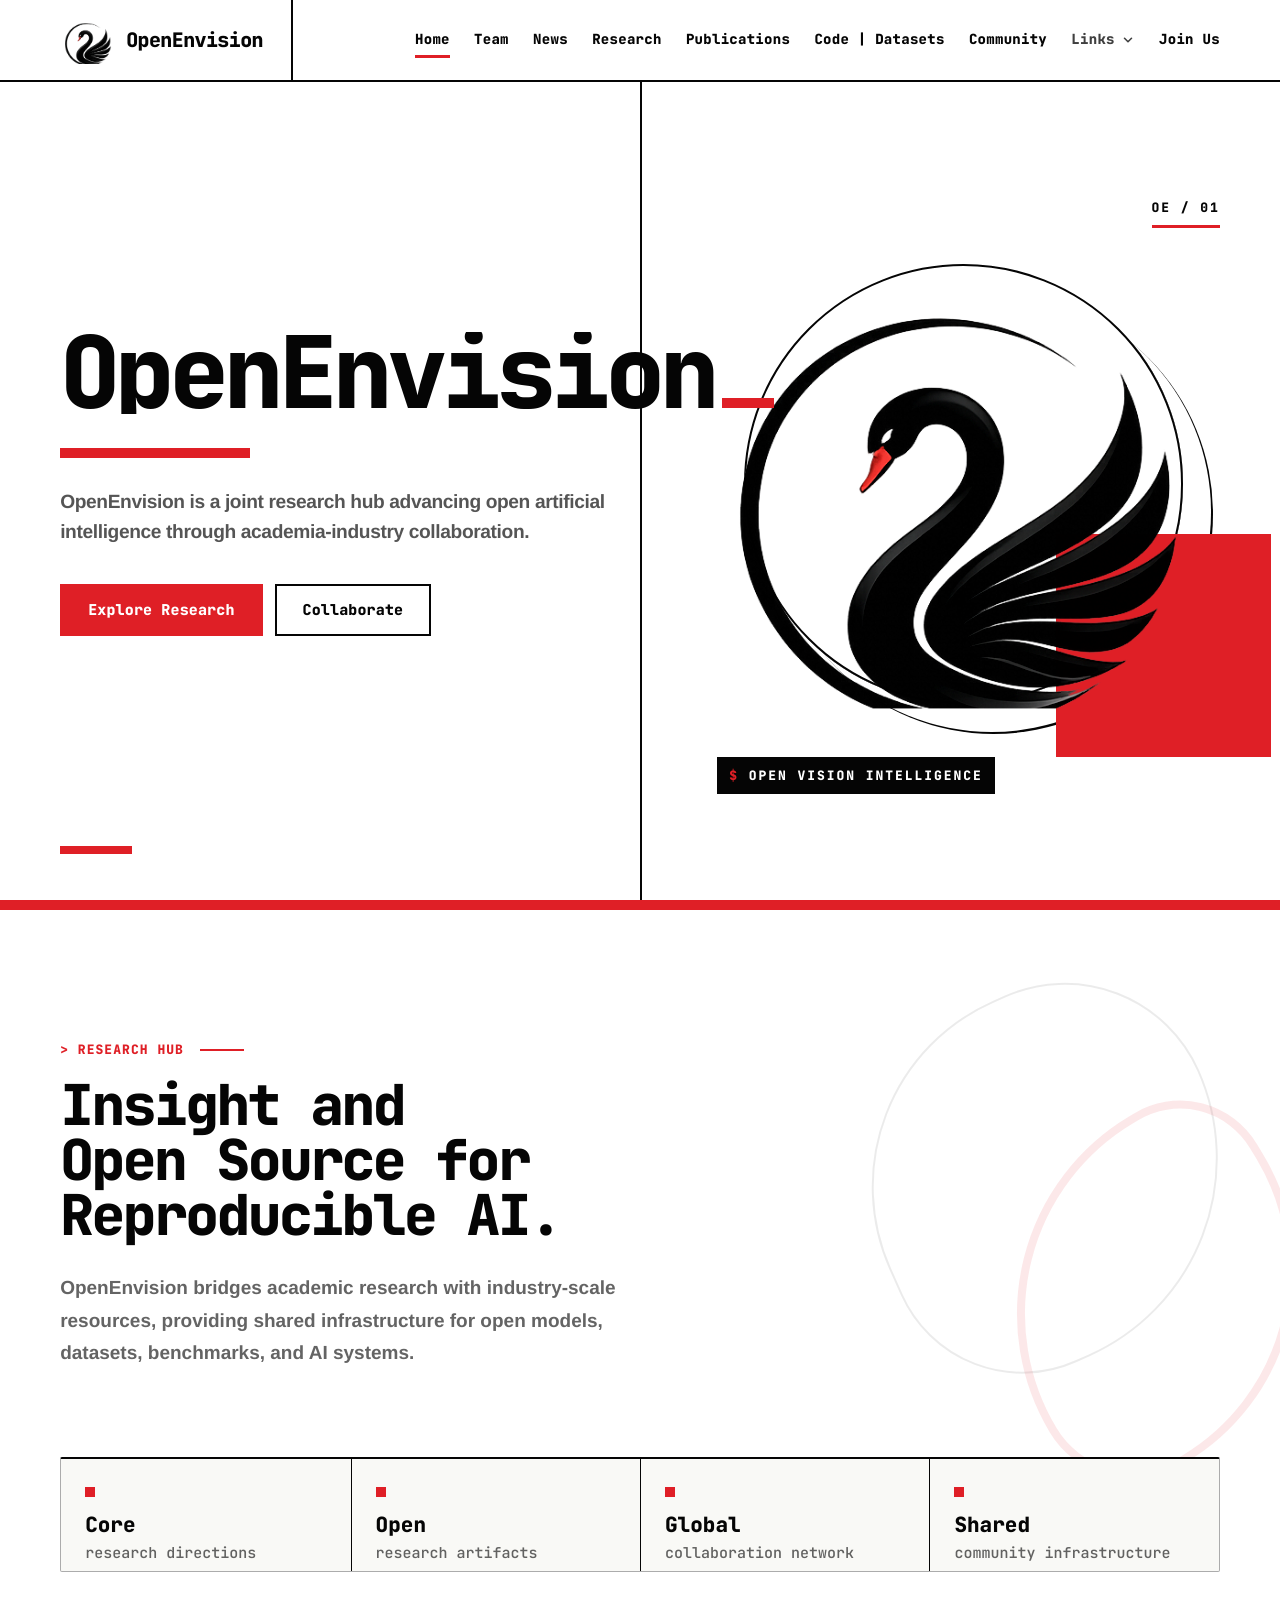
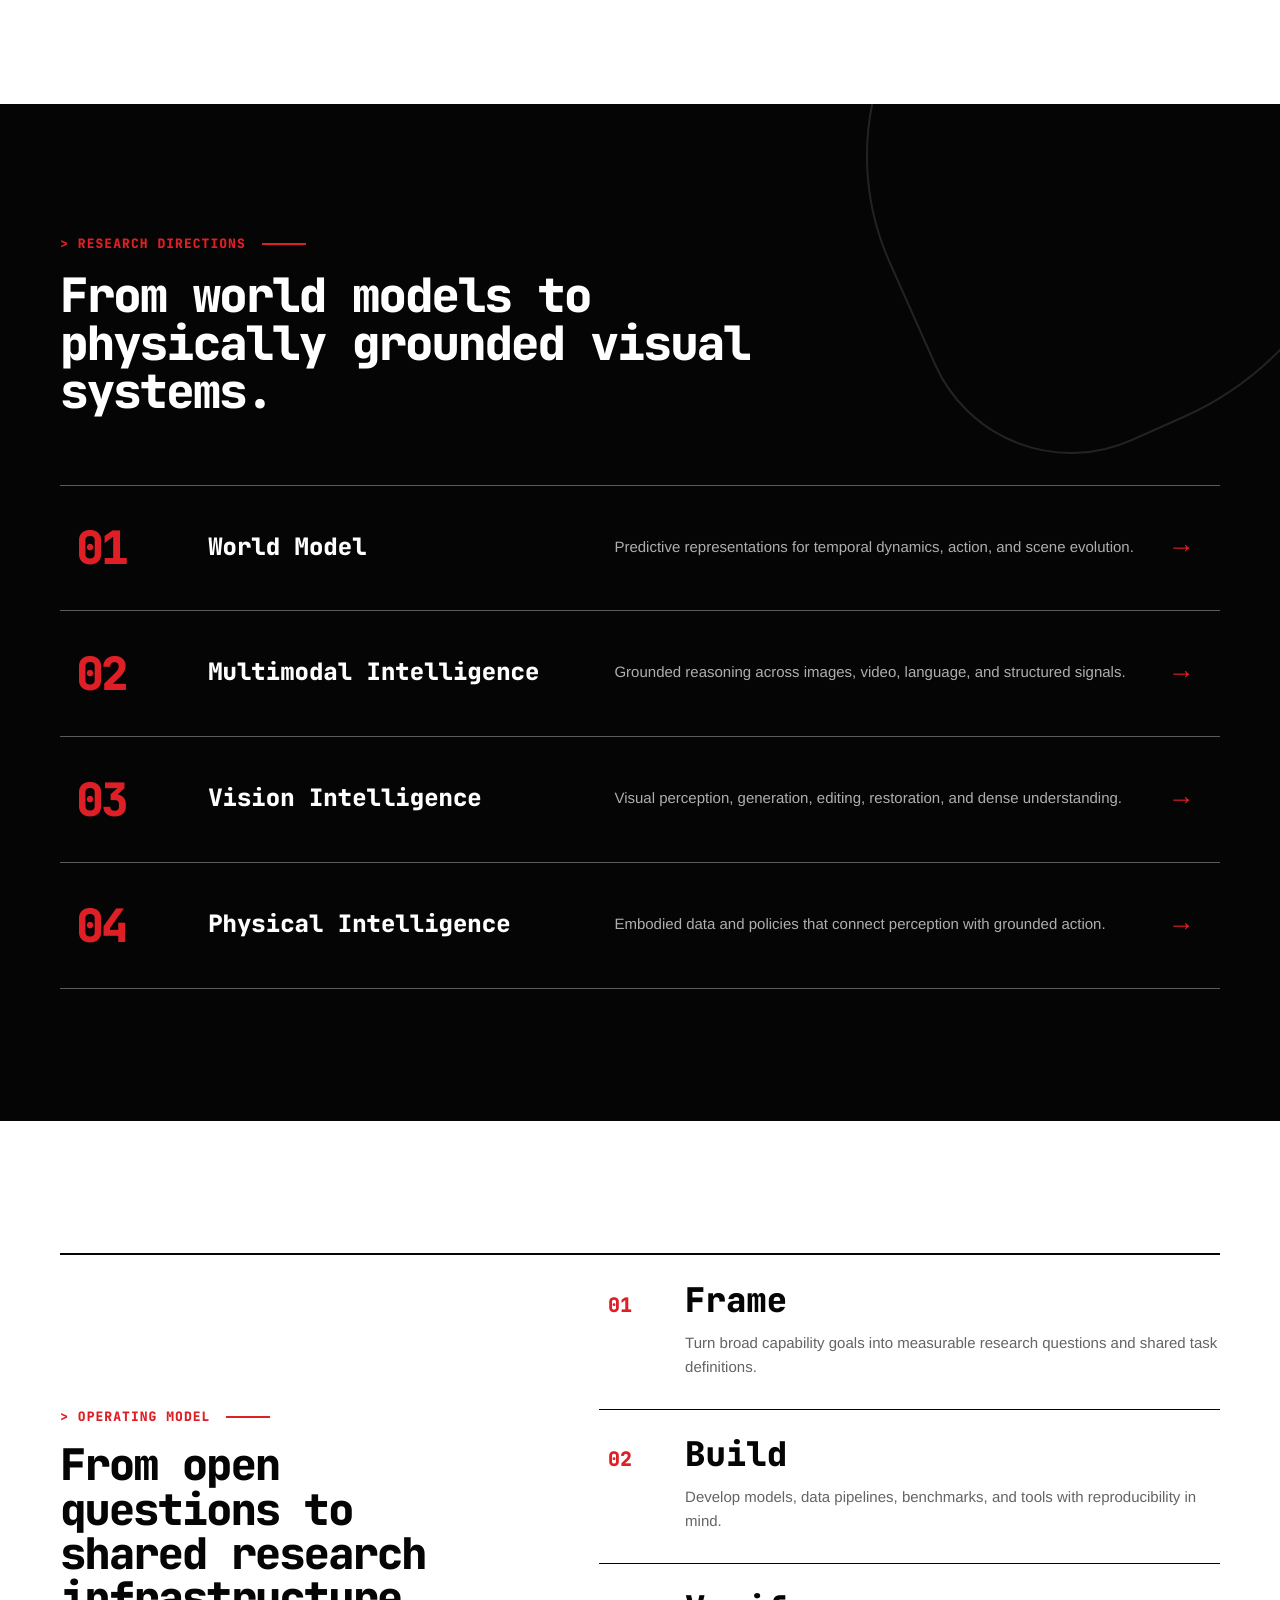
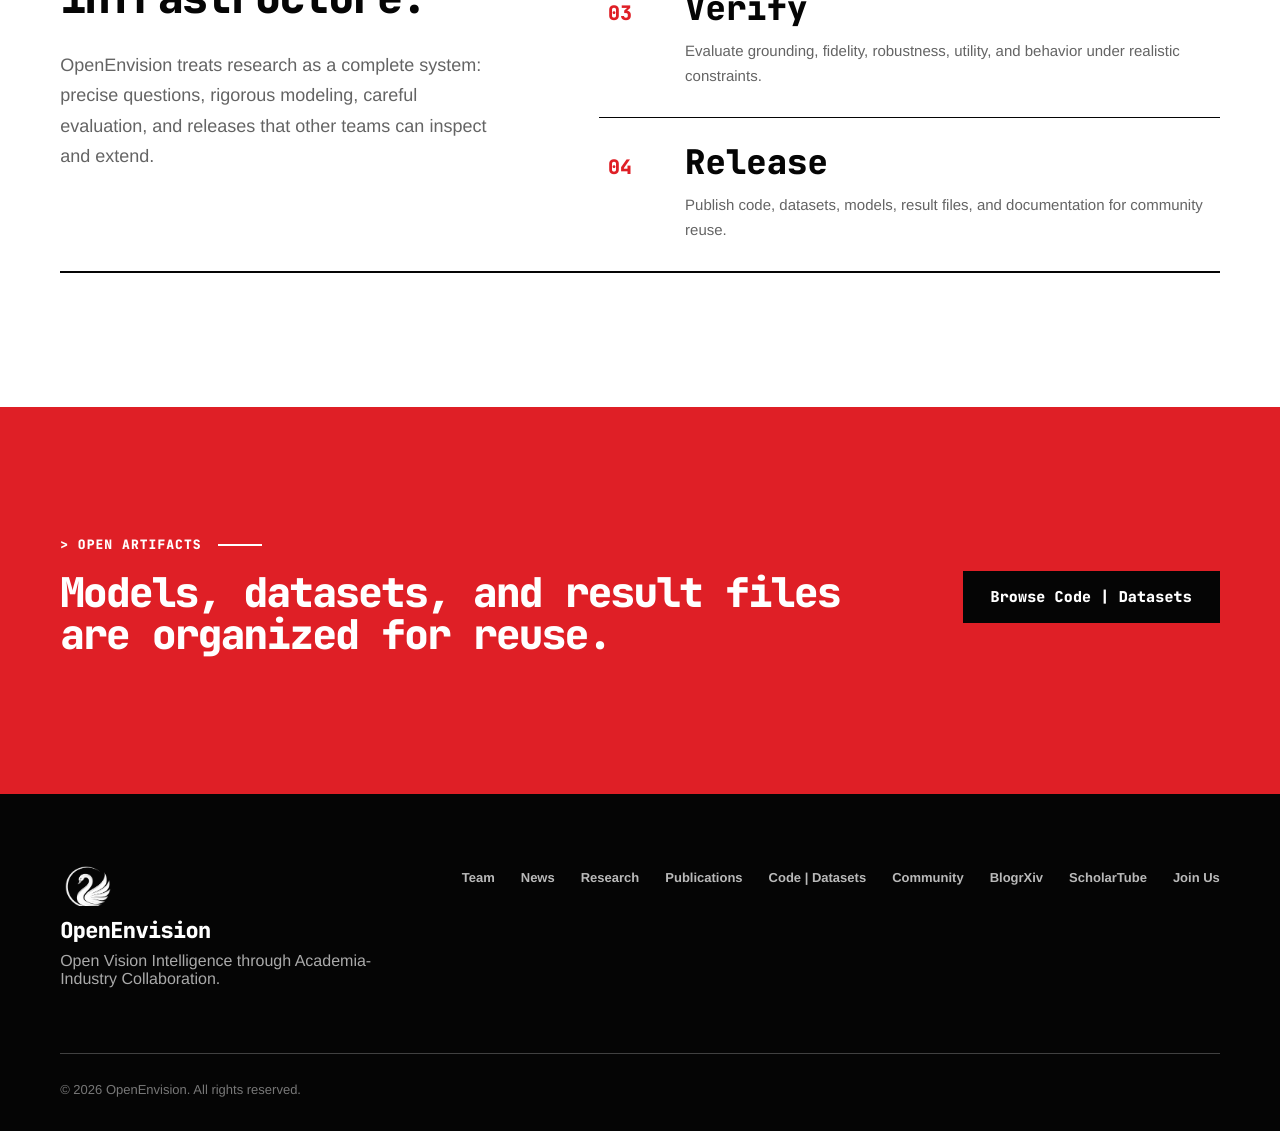
==== commit 08c612b1: "update" ====
--- a/index.html
+++ b/index.html
@@ -48,6 +48,7 @@
           </summary>
           <div class="nav-dropdown-menu">
             <a href="community.html" data-page-link="community">BlogrXiv</a>
+            <a href="scholartube.html" data-page-link="scholartube">ScholarTube</a>
           </div>
         </details>
         <a href="join-us.html" data-page-link="join">Join Us</a>
@@ -202,6 +203,7 @@
         <a href="code-datasets.html">Code | Datasets</a>
         <a href="foresight.html">Community</a>
         <a href="community.html">BlogrXiv</a>
+        <a href="scholartube.html">ScholarTube</a>
         <a href="join-us.html">Join Us</a>
       </div>
       <p class="footer-copyright">© 2026 OpenEnvision. All rights reserved.</p>
